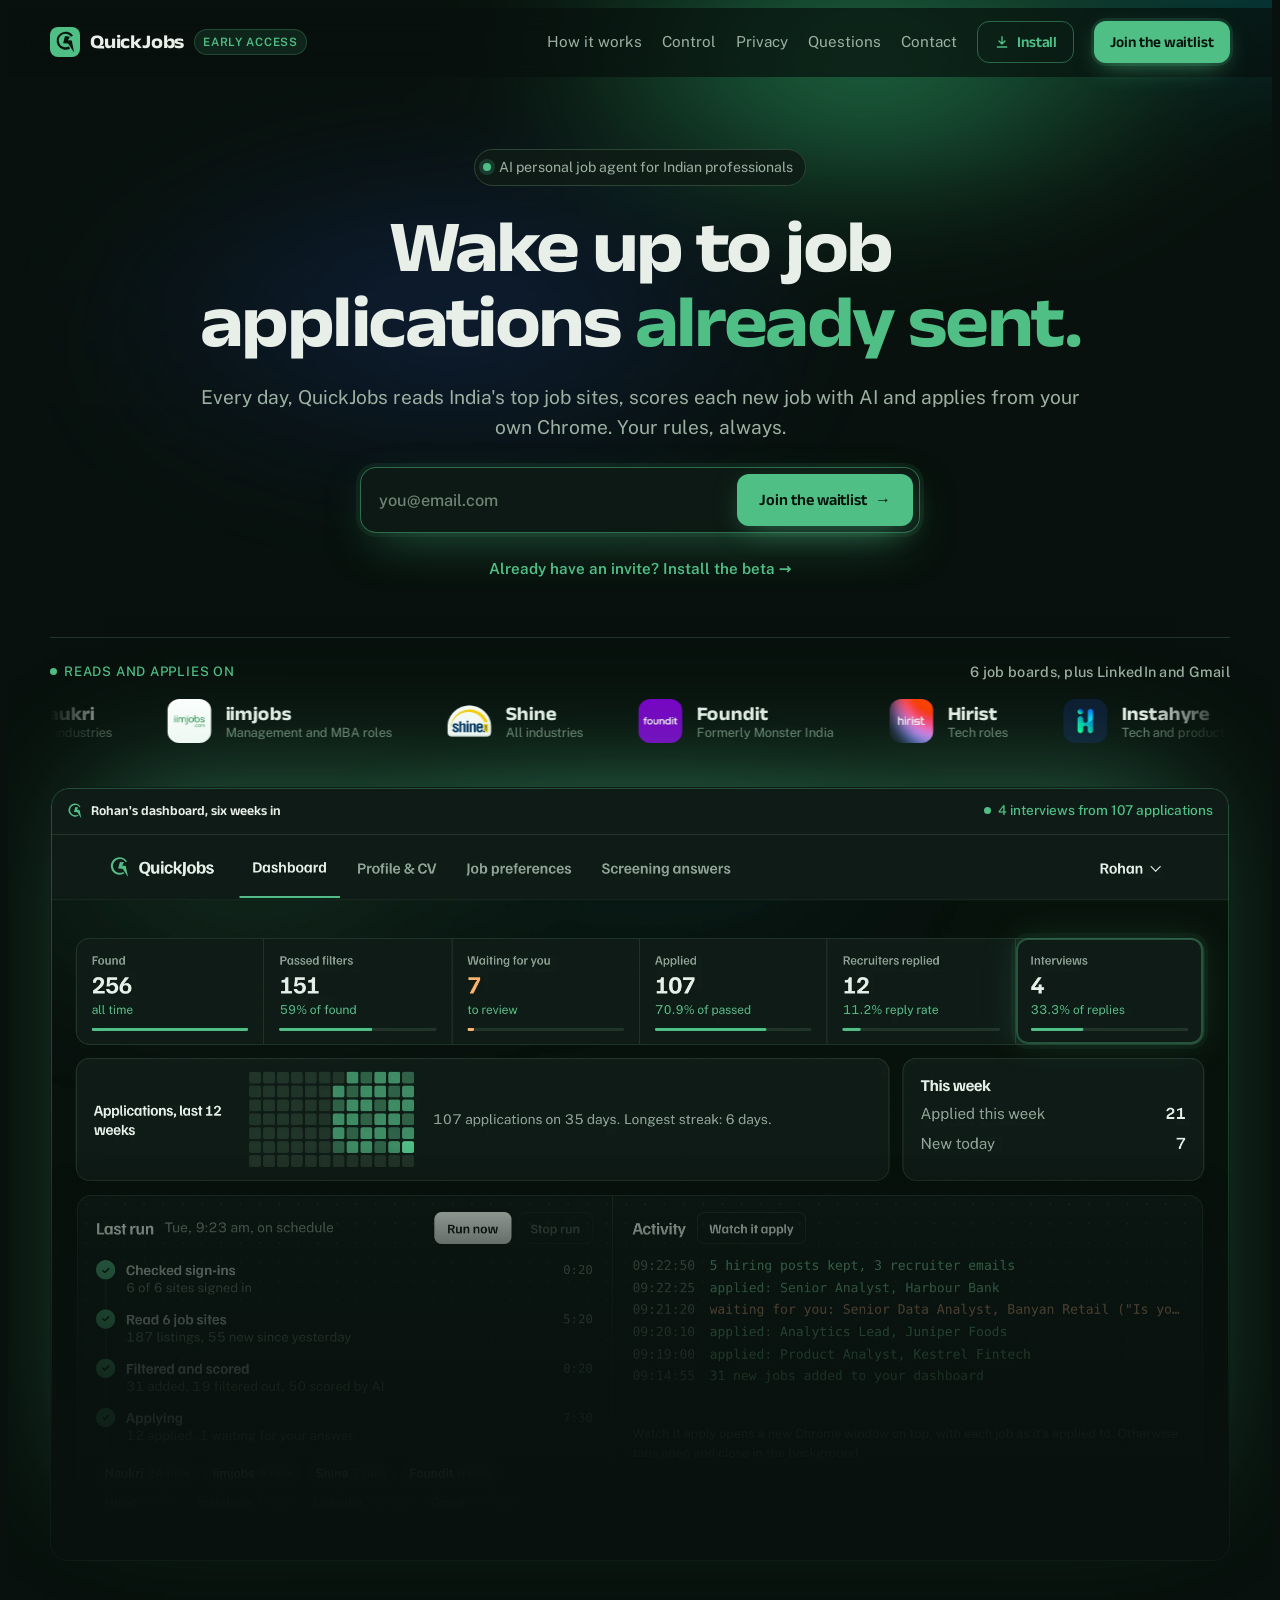
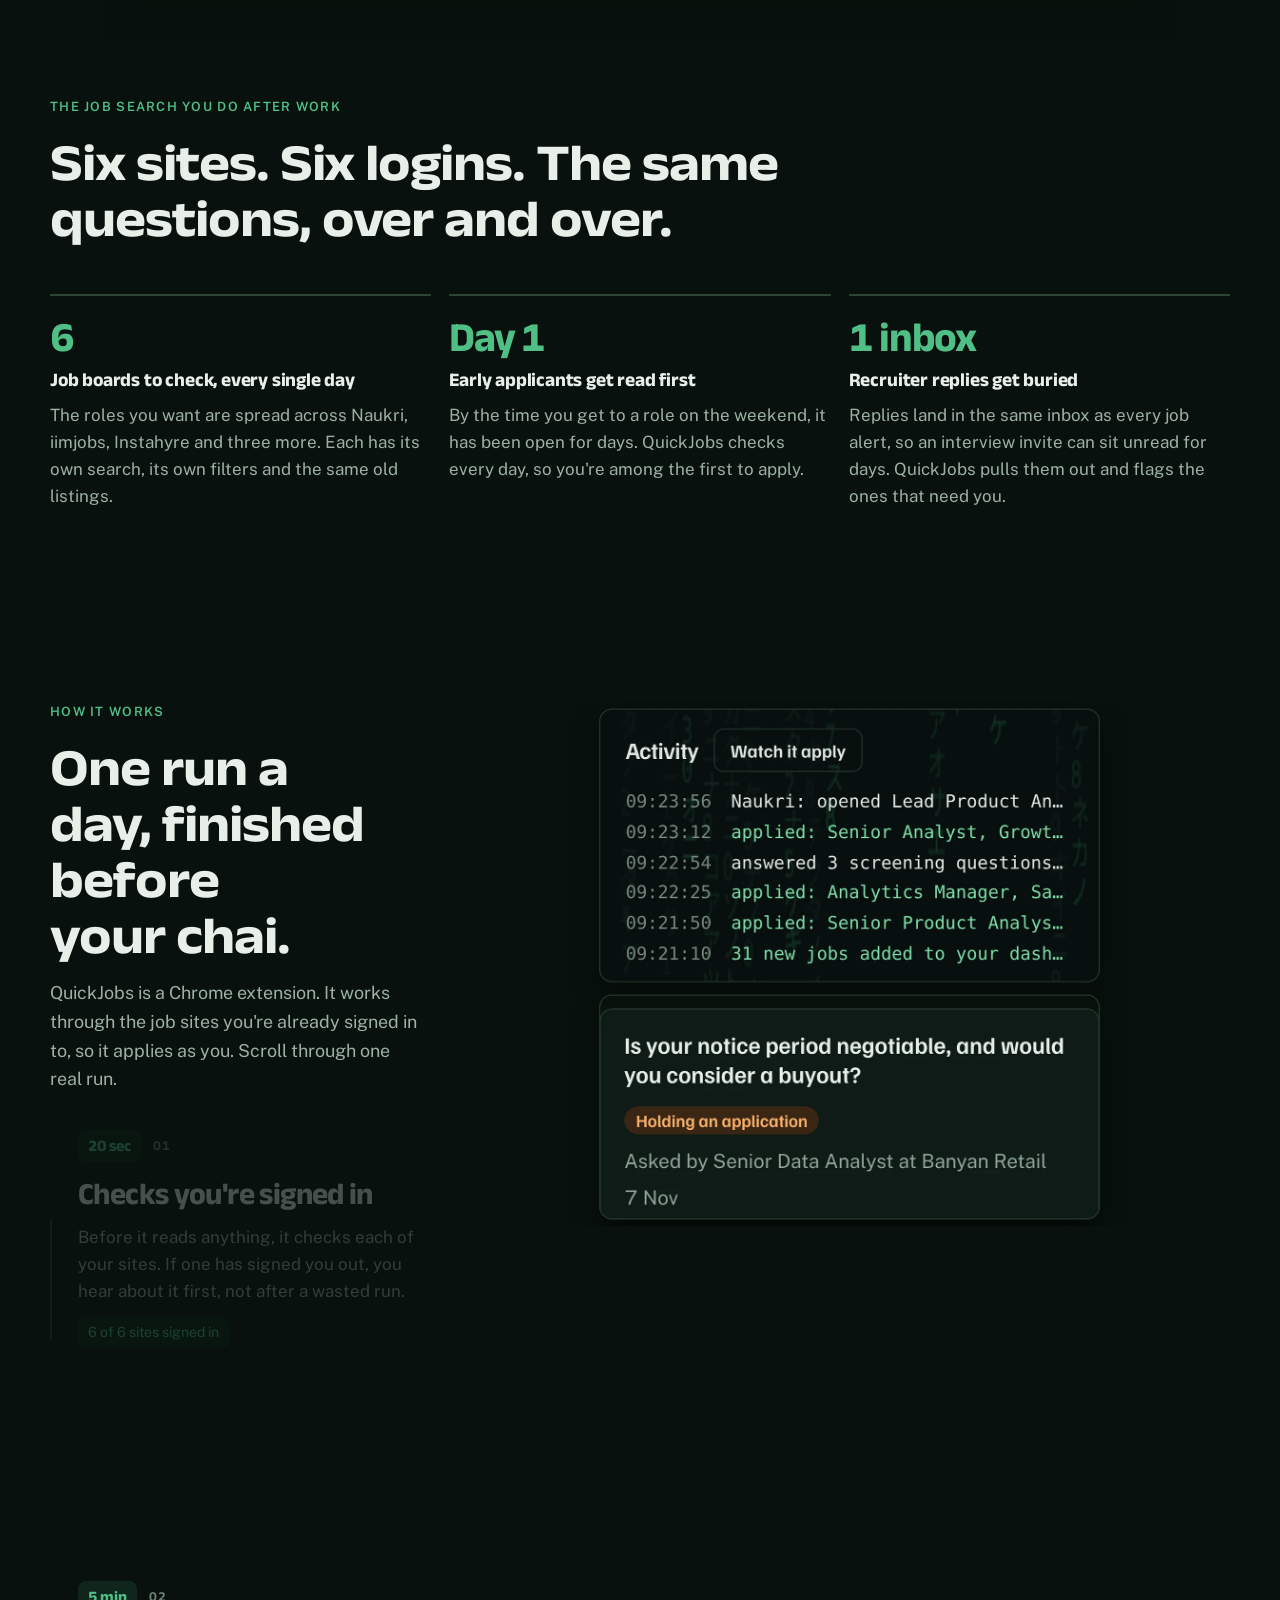
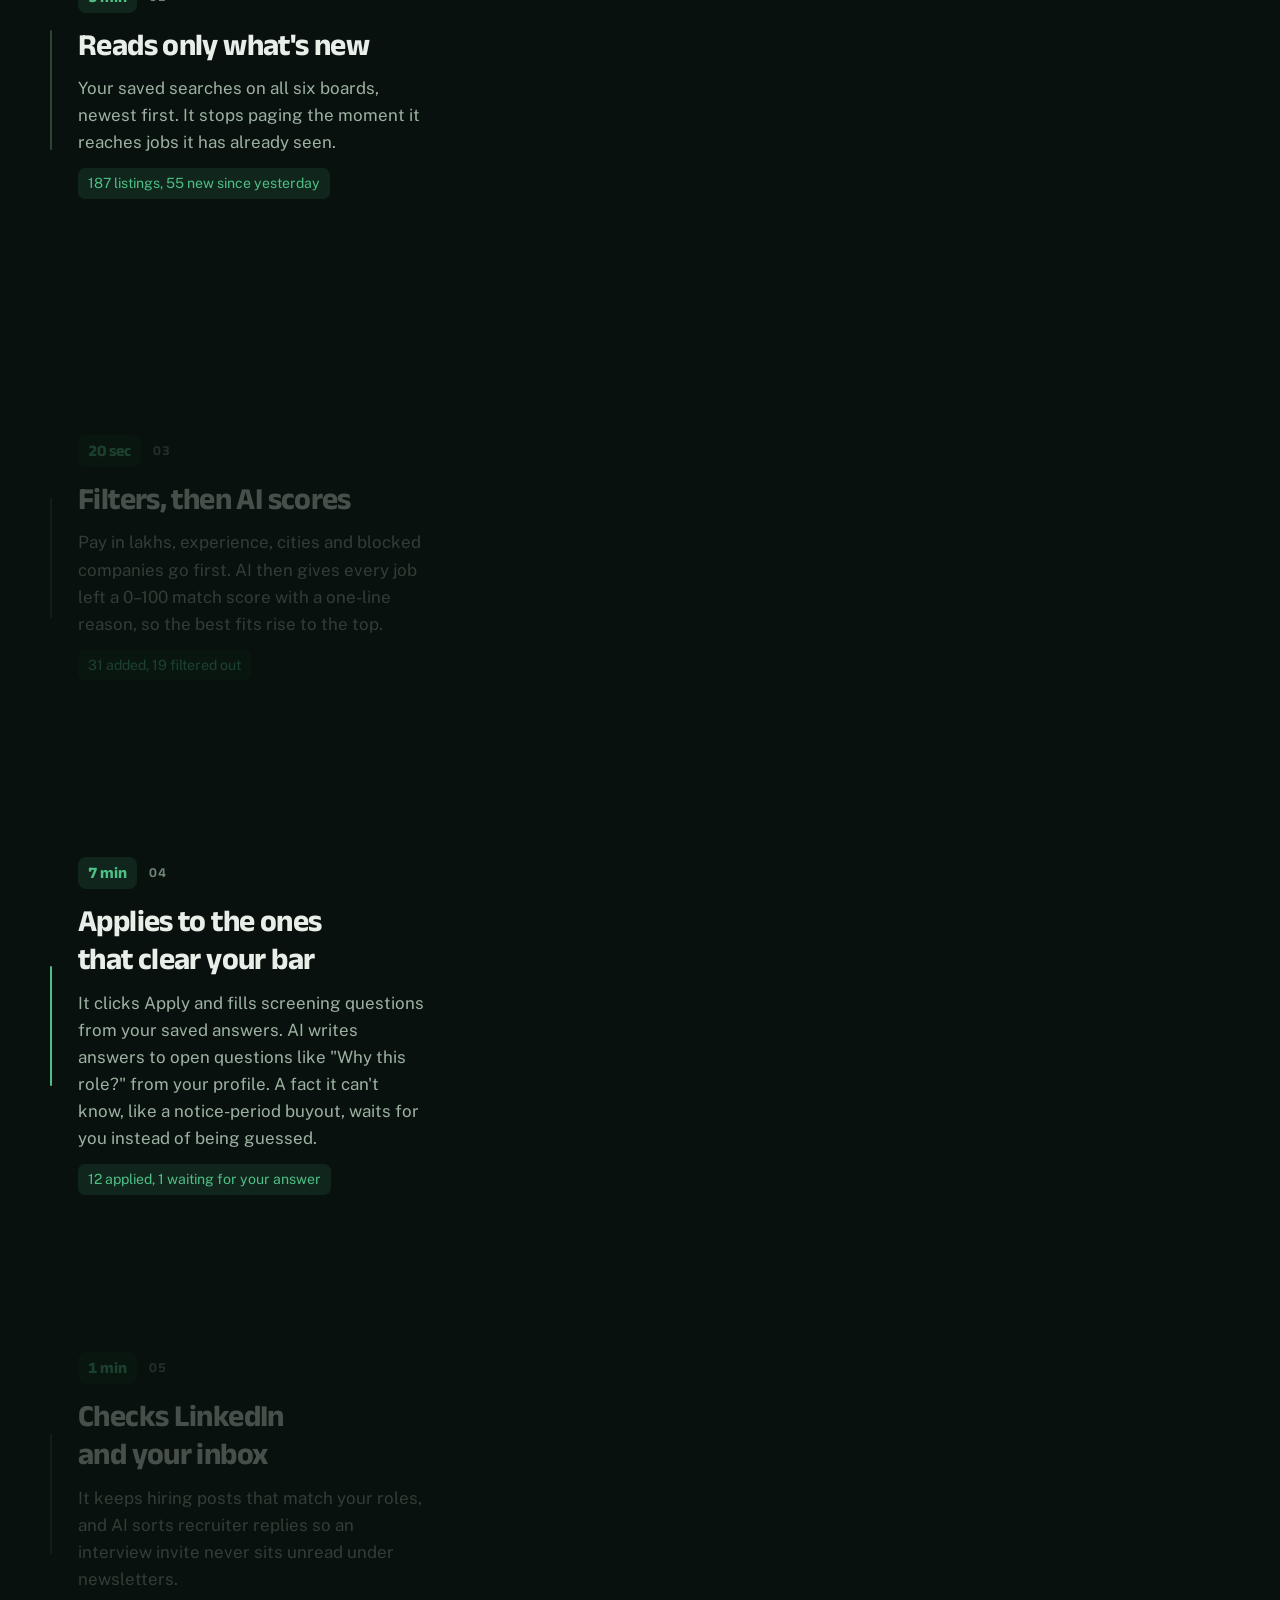
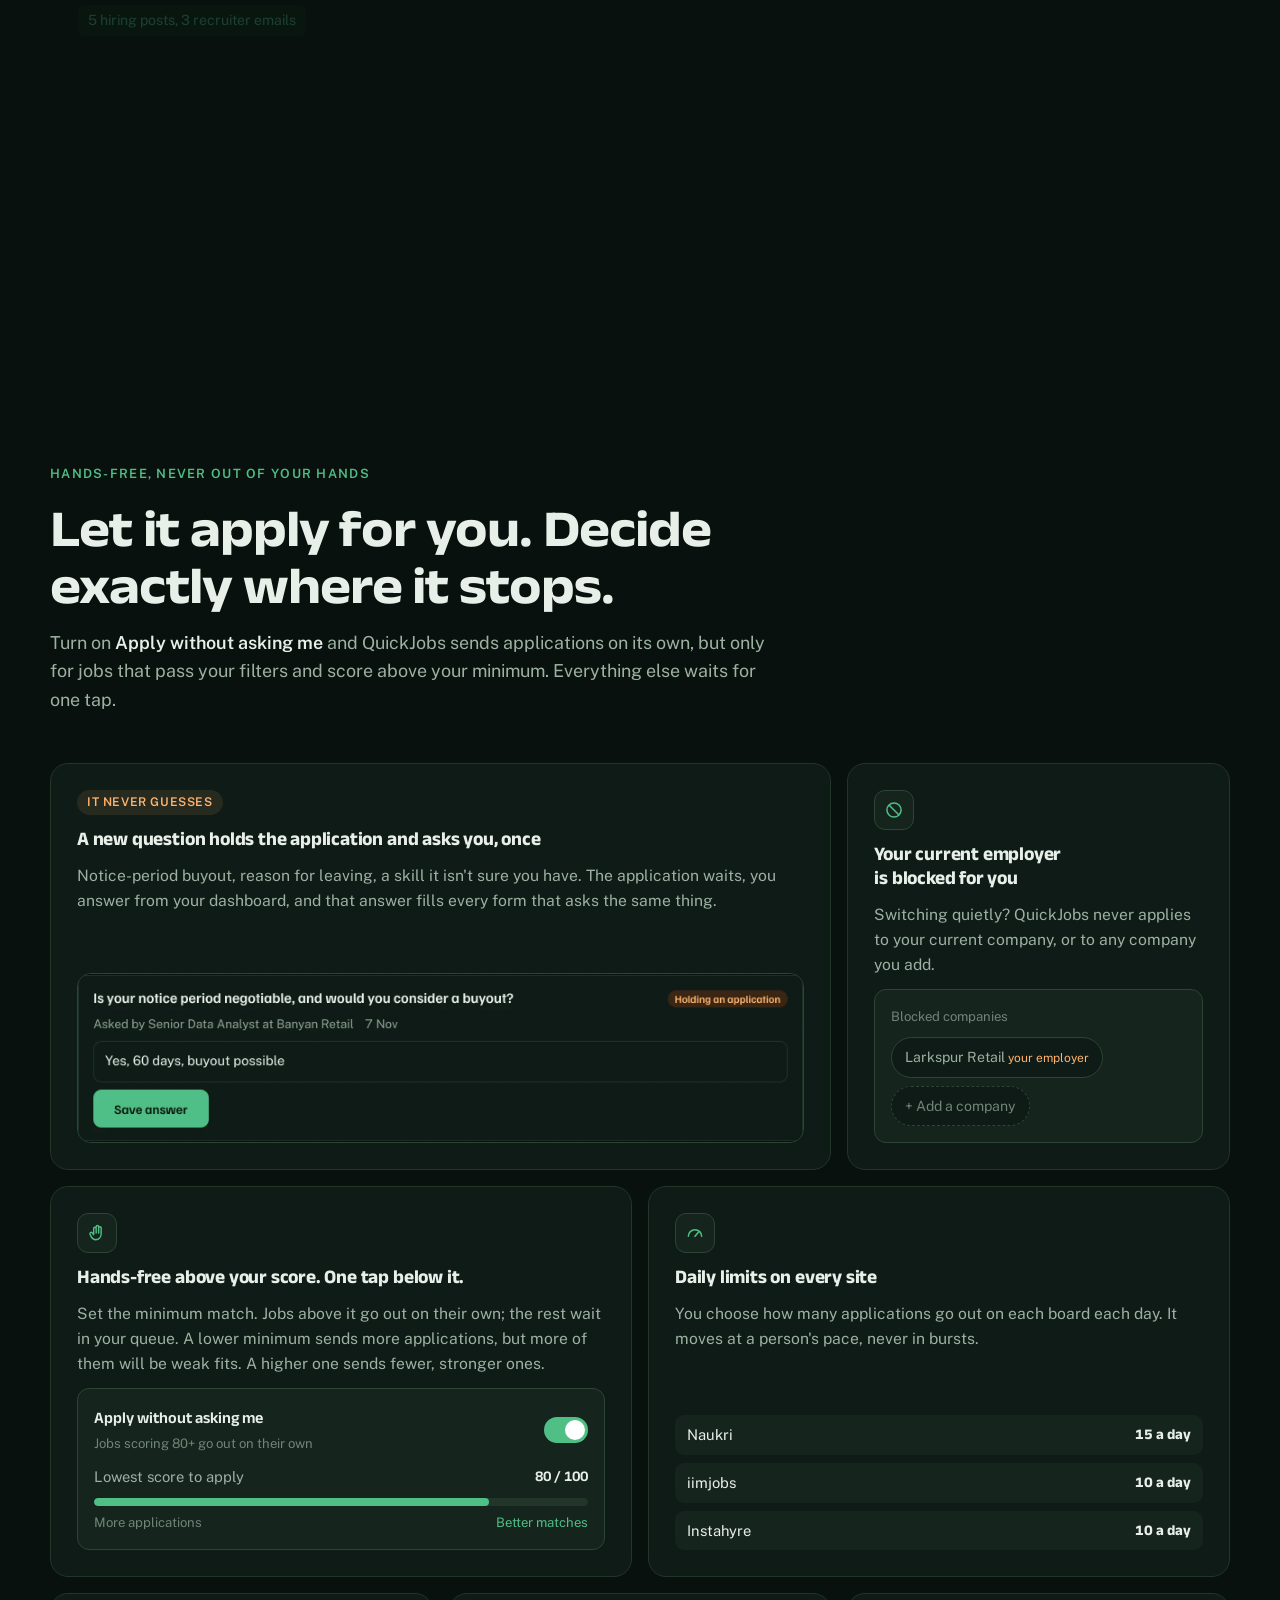
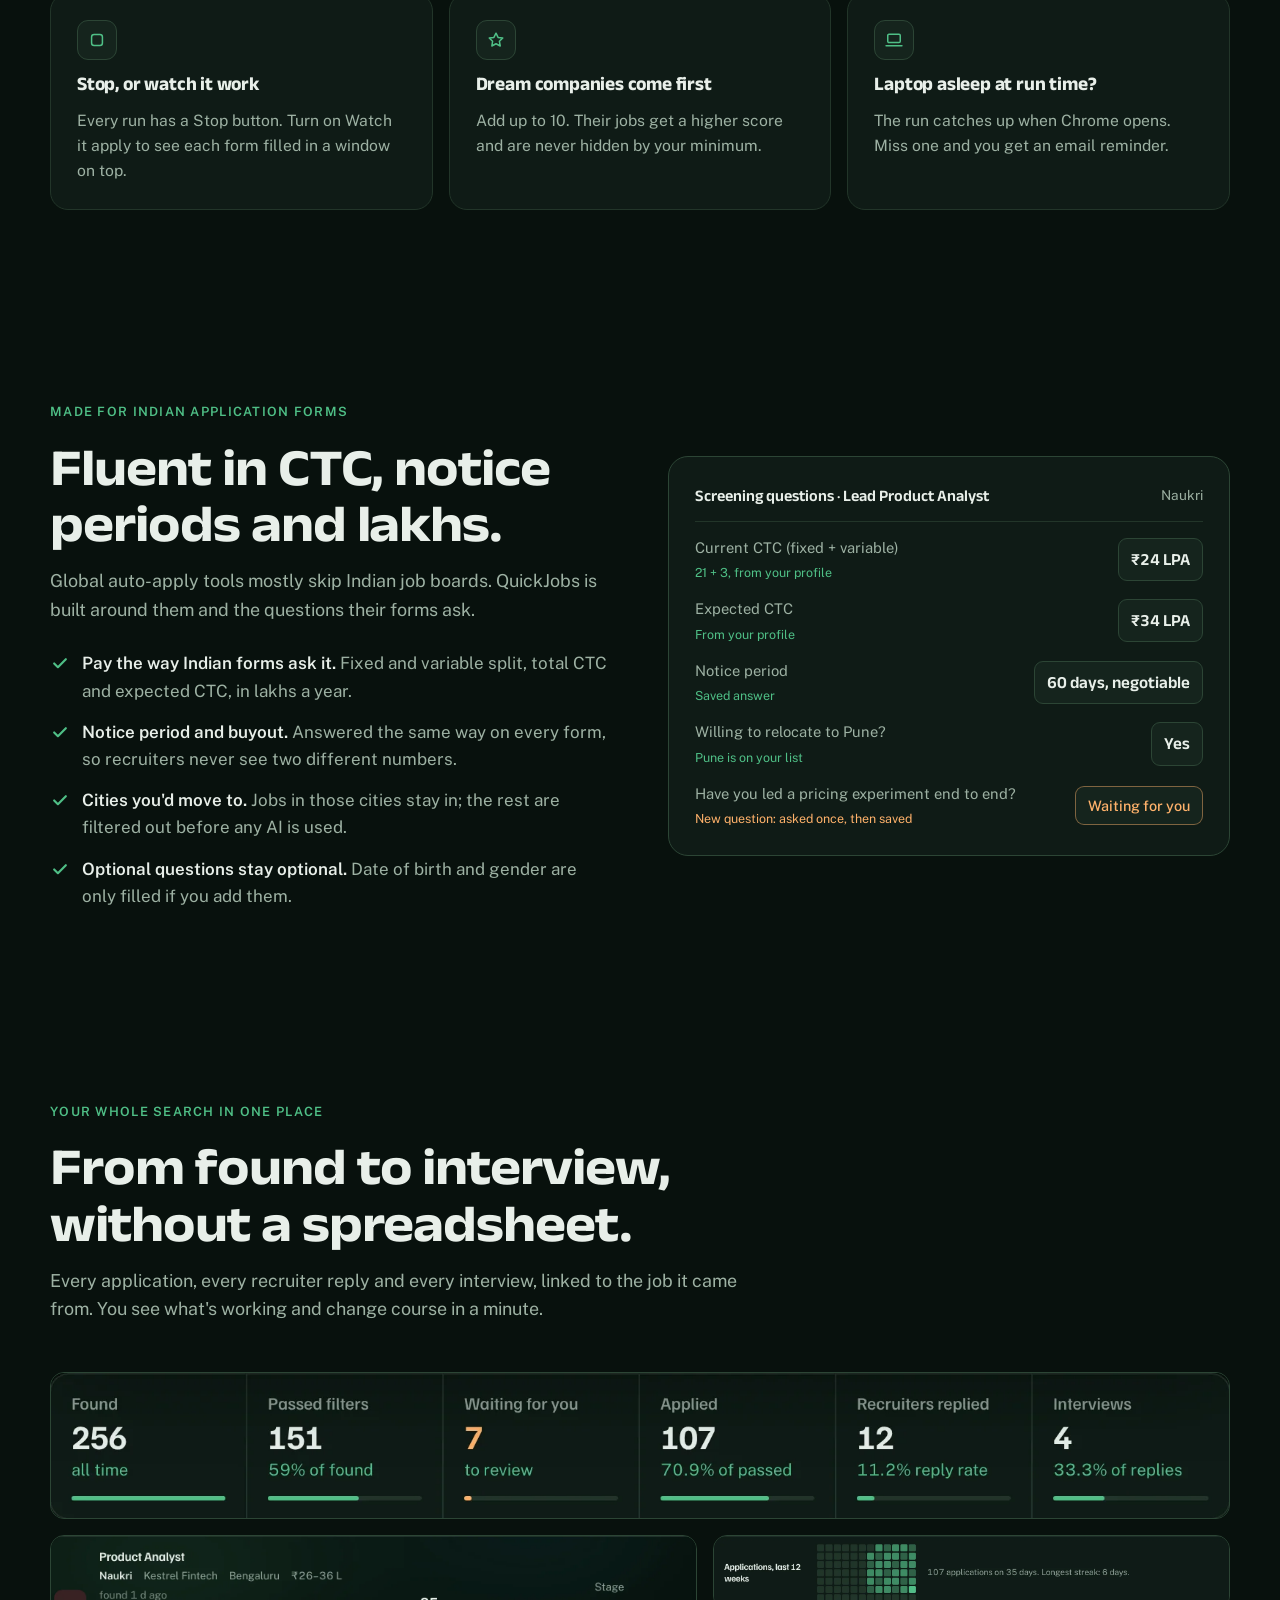
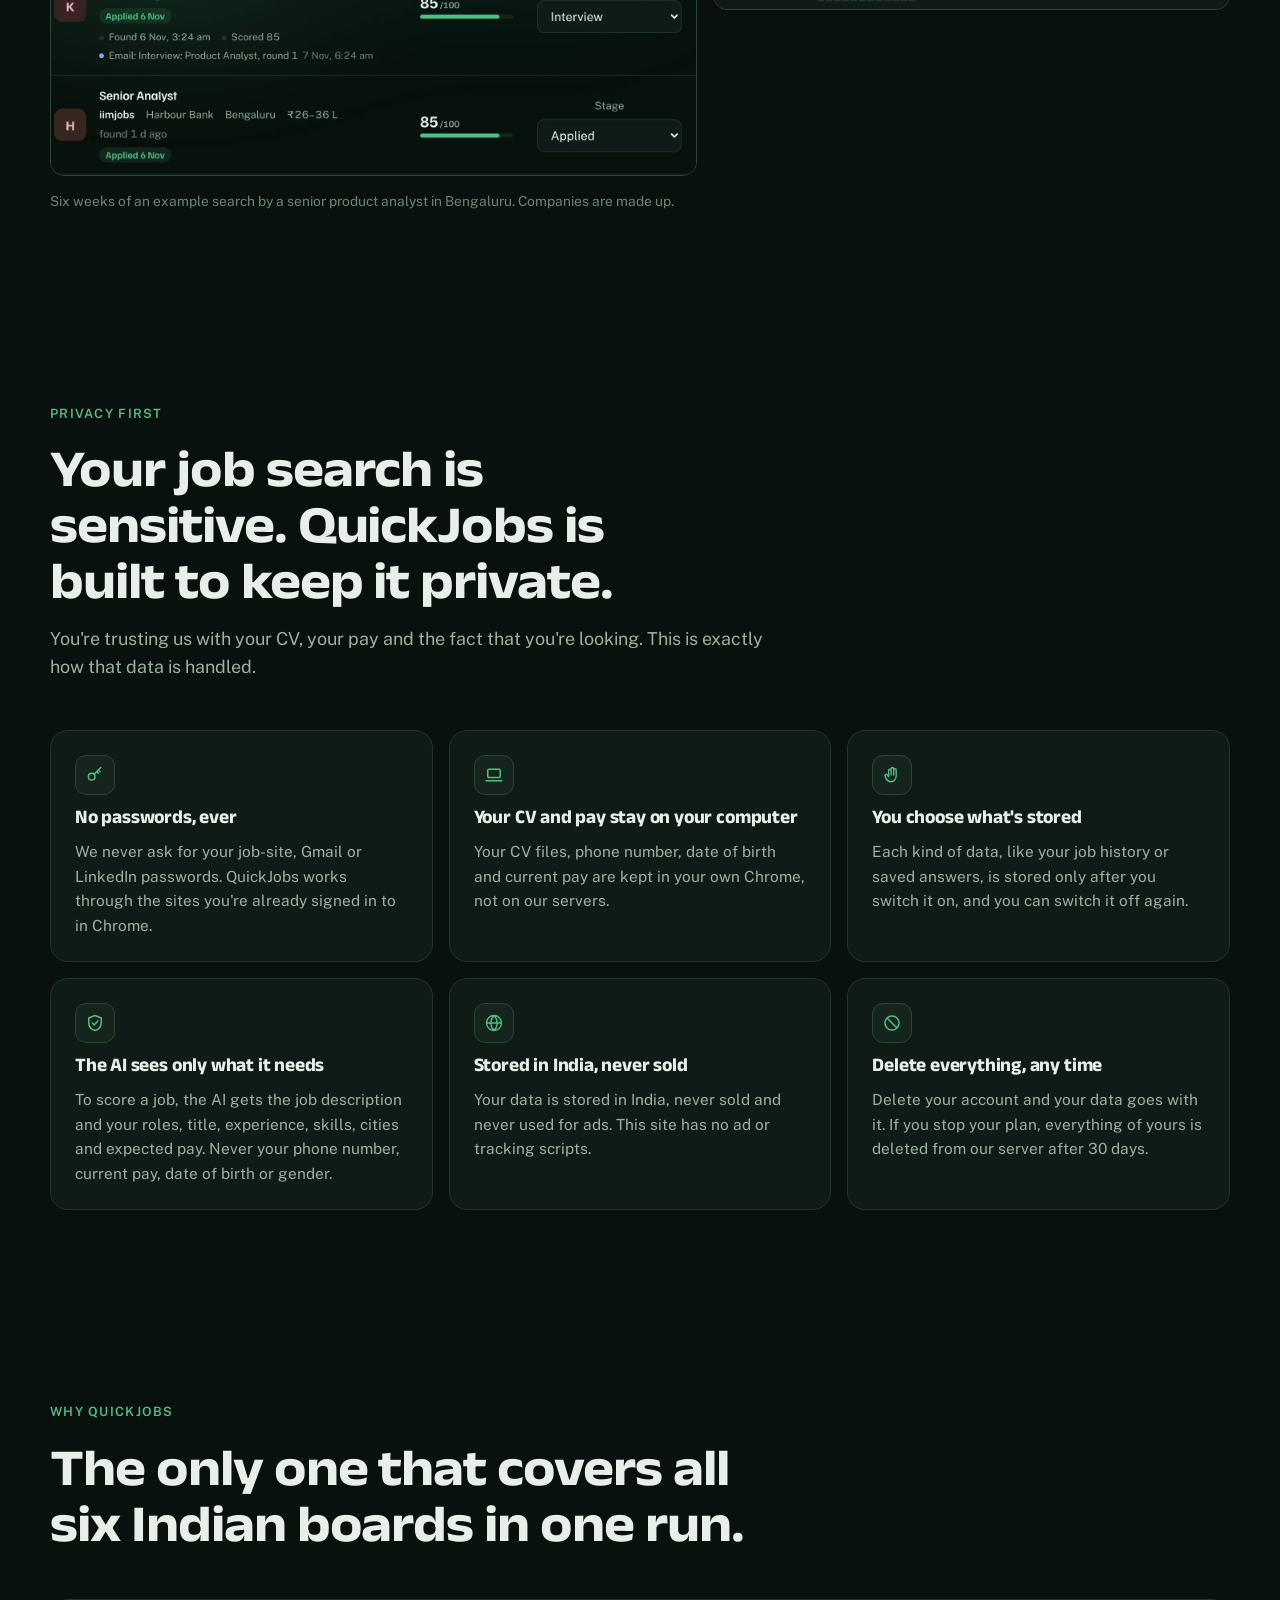
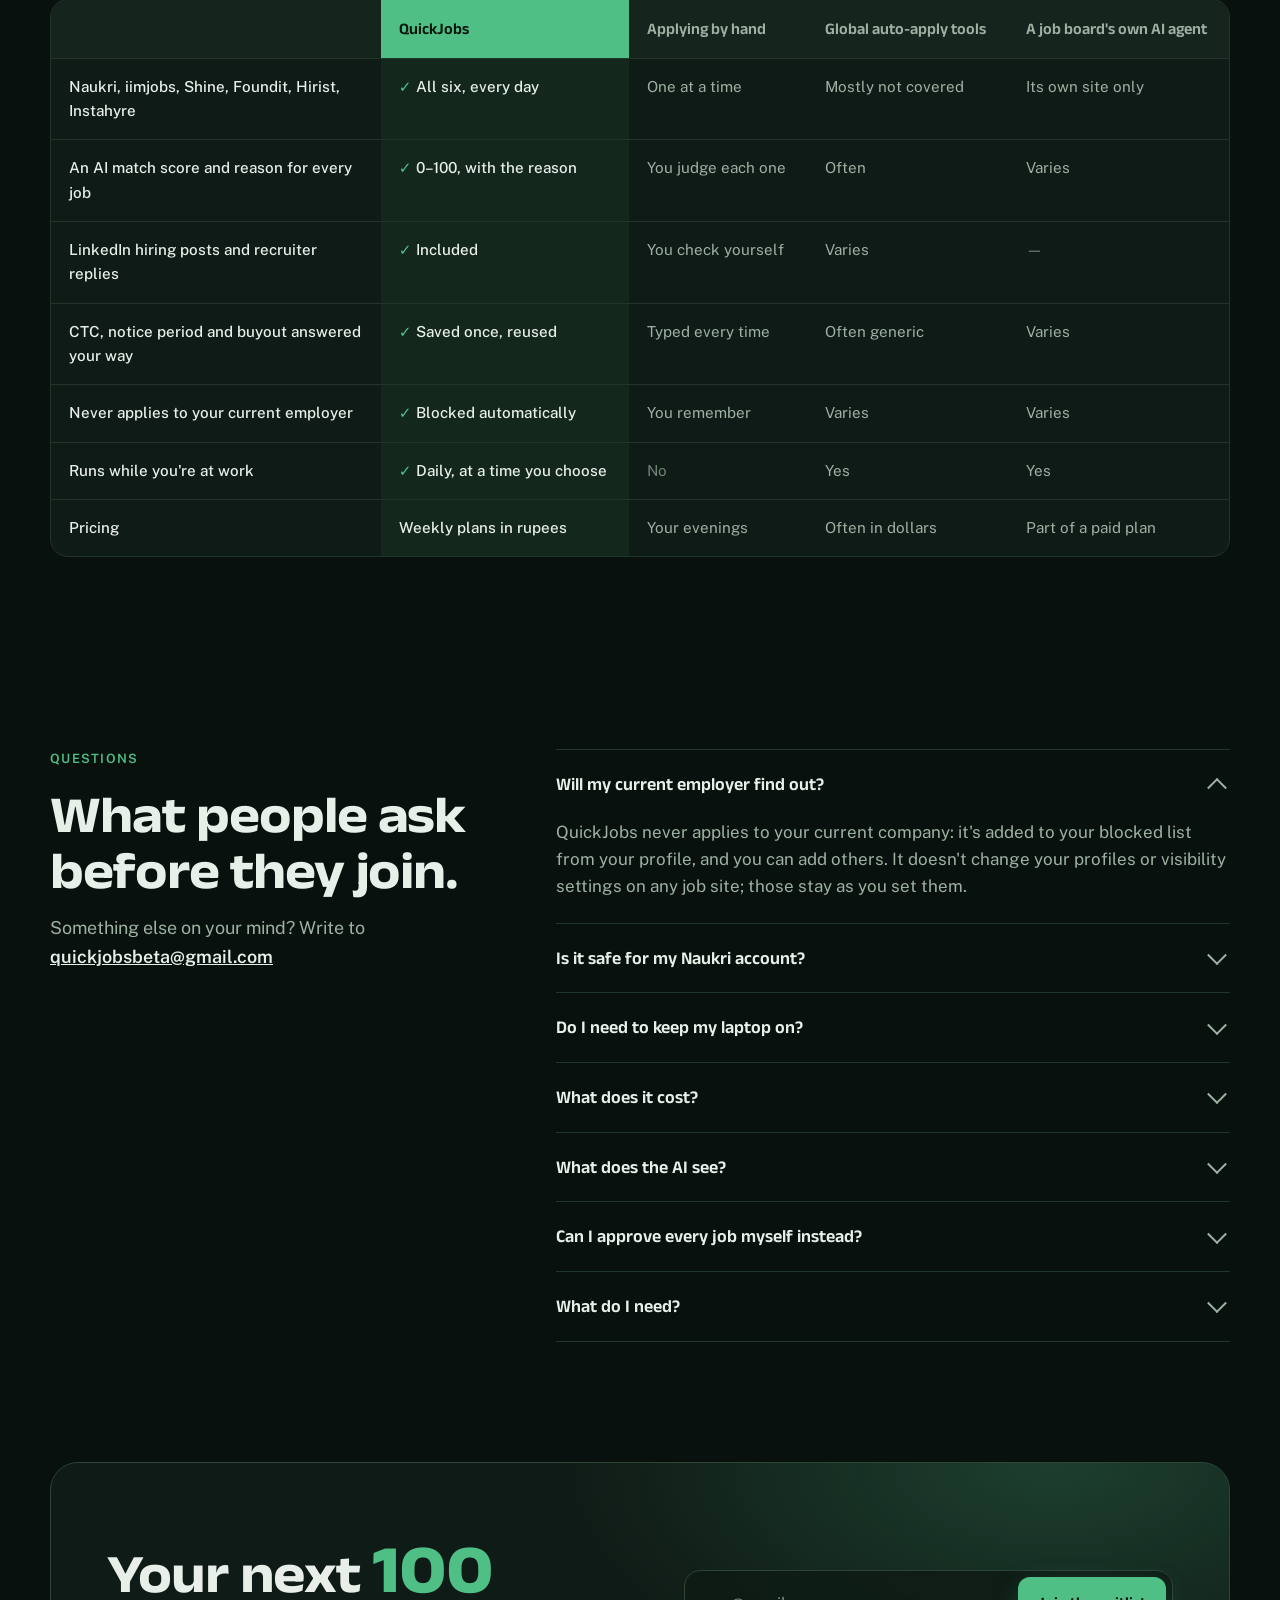
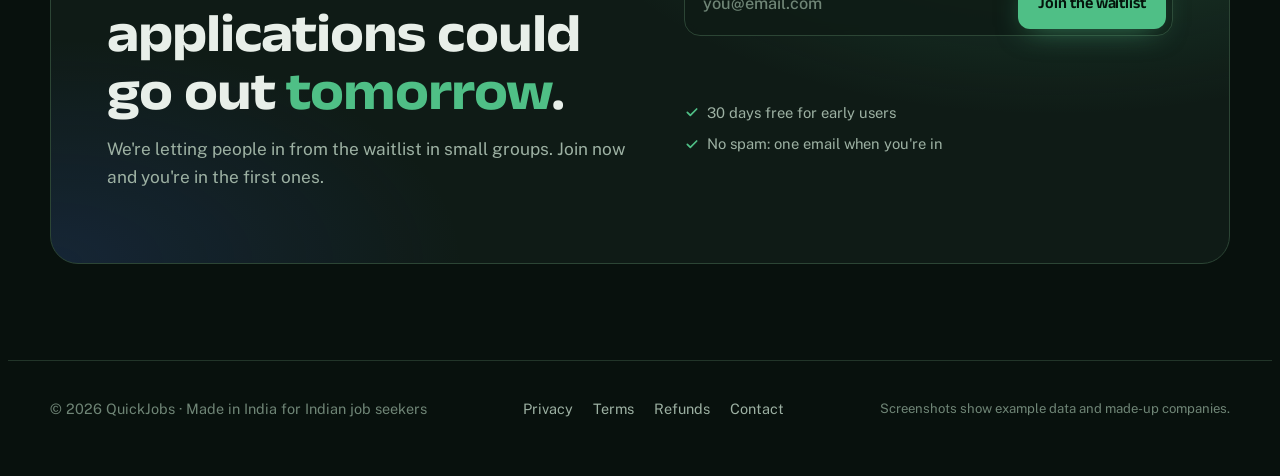
==== site/index.html @ d95e54b4 "Waitlist: email the beta code within seconds of joining, once - Migration 44: a trigger asks send-wa" ====
<!doctype html>
<html lang="en">
<head>
<meta charset="utf-8"><script>/* clean addresses: /contact, not /contact.html */(function(){var p=location.pathname,c=p.replace(/\/index\.html$/,'/').replace(/\.html$/,'');if(c!==p&&/^https?:$/.test(location.protocol))history.replaceState(null,'',c+location.search+location.hash)})();</script>
<link rel="icon" href="favicon.ico?v=1109" sizes="any"><link rel="icon" href="favicon.svg?v=1109" type="image/svg+xml"><link rel="icon" href="favicon-32.png?v=1109" sizes="32x32" type="image/png"><link rel="apple-touch-icon" href="apple-touch-icon.png?v=1109"><meta name="theme-color" content="#08110d">
<meta name="viewport" content="width=device-width,initial-scale=1,viewport-fit=cover">
<meta property="og:title" content="QuickJobs - Your AI Job Agent">
<meta property="og:description" content="Your unfair advantage in the job market as a chrome extension. Auto-apply to hundreds of quality applications overnight.">
<meta property="og:type" content="website"><meta property="og:site_name" content="QuickJobs"><meta property="og:url" content="https://quickjobs.pro/">
<meta property="og:image" content="https://quickjobs.pro/og.jpg?v=1"><meta property="og:image:secure_url" content="https://quickjobs.pro/og.jpg?v=1"><meta property="og:image:type" content="image/jpeg"><meta property="og:image:width" content="1200"><meta property="og:image:height" content="630"><meta property="og:image:alt" content="QuickJobs: wake up to job applications already sent. AI personal job agent for Indian professionals.">
<meta name="twitter:card" content="summary_large_image"><meta name="twitter:image" content="https://quickjobs.pro/og.jpg?v=1">
<title>QuickJobs</title>
<meta name="description" content="QuickJobs searches Naukri, iimjobs, Shine, Foundit, Hirist and Instahyre every day, scores every job with AI and applies to the best ones for you, from your own Chrome. Join the waitlist.">
<style>
/* fonts are served from this site: no requests to Google or any other third party */
@font-face{font-family:"Anek Latin";font-style:normal;font-weight:100 800;font-stretch:75% 125%;font-display:swap;src:url(fonts/anek-latin.woff2?v=1110) format("woff2")}
@font-face{font-family:"Public Sans";font-style:normal;font-weight:400;font-display:swap;src:url(fonts/public-sans-latin-ext-400-normal.woff2?v=1110) format("woff2");unicode-range:U+0100-02BA,U+02BD-02C5,U+02C7-02CC,U+02CE-02D7,U+02DD-02FF,U+0304,U+0308,U+0329,U+1D00-1DBF,U+1E00-1E9F,U+1EF2-1EFF,U+2020,U+20A0-20AB,U+20AD-20C0,U+2113,U+2C60-2C7F,U+A720-A7FF}
@font-face{font-family:"Public Sans";font-style:normal;font-weight:400;font-display:swap;src:url(fonts/public-sans-latin-400-normal.woff2?v=1110) format("woff2");unicode-range:U+0000-00FF,U+0131,U+0152-0153,U+02BB-02BC,U+02C6,U+02DA,U+02DC,U+0304,U+0308,U+0329,U+2000-206F,U+20AC,U+2122,U+2191,U+2193,U+2212,U+2215,U+FEFF,U+FFFD}
@font-face{font-family:"Public Sans";font-style:normal;font-weight:500;font-display:swap;src:url(fonts/public-sans-latin-ext-500-normal.woff2?v=1110) format("woff2");unicode-range:U+0100-02BA,U+02BD-02C5,U+02C7-02CC,U+02CE-02D7,U+02DD-02FF,U+0304,U+0308,U+0329,U+1D00-1DBF,U+1E00-1E9F,U+1EF2-1EFF,U+2020,U+20A0-20AB,U+20AD-20C0,U+2113,U+2C60-2C7F,U+A720-A7FF}
@font-face{font-family:"Public Sans";font-style:normal;font-weight:500;font-display:swap;src:url(fonts/public-sans-latin-500-normal.woff2?v=1110) format("woff2");unicode-range:U+0000-00FF,U+0131,U+0152-0153,U+02BB-02BC,U+02C6,U+02DA,U+02DC,U+0304,U+0308,U+0329,U+2000-206F,U+20AC,U+2122,U+2191,U+2193,U+2212,U+2215,U+FEFF,U+FFFD}
@font-face{font-family:"Public Sans";font-style:normal;font-weight:600;font-display:swap;src:url(fonts/public-sans-latin-ext-600-normal.woff2?v=1110) format("woff2");unicode-range:U+0100-02BA,U+02BD-02C5,U+02C7-02CC,U+02CE-02D7,U+02DD-02FF,U+0304,U+0308,U+0329,U+1D00-1DBF,U+1E00-1E9F,U+1EF2-1EFF,U+2020,U+20A0-20AB,U+20AD-20C0,U+2113,U+2C60-2C7F,U+A720-A7FF}
@font-face{font-family:"Public Sans";font-style:normal;font-weight:600;font-display:swap;src:url(fonts/public-sans-latin-600-normal.woff2?v=1110) format("woff2");unicode-range:U+0000-00FF,U+0131,U+0152-0153,U+02BB-02BC,U+02C6,U+02DA,U+02DC,U+0304,U+0308,U+0329,U+2000-206F,U+20AC,U+2122,U+2191,U+2193,U+2212,U+2215,U+FEFF,U+FFFD}
</style>
<script>
// Waitlist goes to the live Supabase project (migration 27). The publishable key only allows what
// row-level security and the two waitlist functions allow. Set "site" to the real address once the domain exists.
window.QJ_CFG = { url: "https://igaryftppmiybqhywkwb.supabase.co", key: "sb_publishable_nxs_TkYVSCBXH8H1lZXMHg_Xxqd8hSD", site: "" };
</script>
<style>
/* Layout: left-weighted hero with the product stacked on the right under the aurora; long dark "night forest" scroll,
   sections alternate text-led and screenshot-led; one bold element (the aurora), everything else quiet. */
:root{
  color-scheme:dark;
  --bg:#08110d; --surface:#0f1b16; --sunk:#15241d; --line:#223529; --line-2:#2c4535;
  --fg:#e8efe9; --muted:#9db1a3; --faint:#6f8576;
  --fern:#4fbf86; --fern-ink:#04140b; --fern-soft:rgba(79,191,134,.12); --hover:#5fd197;
  --amber:#ffb26b; --blue:#7aa7ff; --forest:#2e6b3f;
  --glass:rgba(15,27,22,.86); --board:#c9d6cc; --err:#ff9b8f; --shadow:var(--shadow); --aurora:.6;
  --display:"Anek Latin","Helvetica Neue",Arial,sans-serif;
  --body:"Public Sans",system-ui,-apple-system,"Segoe UI",Roboto,sans-serif;
  --r:14px; --r-sm:10px;
  --w:1180px;
}
/* product screenshots and the hero window stay in the product's own dark look */
.win,.pop{--surface:#0f1b16;--line:#223529;--line-2:#2c4535;--fg:#e8efe9;--muted:#9db1a3;--fern:#4fbf86;color:var(--fg)}
*{box-sizing:border-box}
[hidden]{display:none!important}
main{overflow-x:clip}
html{scroll-behavior:smooth}
@media (prefers-reduced-motion:reduce){html{scroll-behavior:auto}}
body{background:var(--bg);color:var(--fg);font-family:var(--body);font-size:17px;line-height:1.6;-webkit-font-smoothing:antialiased;overflow-x:hidden;isolation:isolate}
body::before{content:"";position:fixed;inset:0 0 auto;height:env(safe-area-inset-top,0px);z-index:60;background:var(--bg)}
.gut{padding-left:max(16px,env(safe-area-inset-left,0px));padding-right:max(16px,env(safe-area-inset-right,0px))}
.wrap{max-width:var(--w);margin:0 auto}
h1,h2{font-stretch:112%}
h1,h2,h3{font-family:var(--display);font-weight:700;letter-spacing:-.02em;line-height:1.08;margin:0;text-wrap:balance}
h2{font-size:clamp(2rem,4.2vw,3.25rem)}
h3{font-size:1.2rem;letter-spacing:-.01em;line-height:1.25}
p{margin:0}
a{color:var(--fern)}
img{max-width:100%;display:block;height:auto}
.tab{font-variant-numeric:tabular-nums}
:focus-visible{outline:2px solid var(--fern);outline-offset:3px;border-radius:6px}

/* aurora */
.aurora{position:absolute;inset:-20% -25% auto -25%;height:1100px;z-index:-1;pointer-events:none;filter:blur(60px) saturate(130%);opacity:var(--aurora);
  background:radial-gradient(28% 24% at 62% 26%,rgba(79,191,134,.9),transparent 70%),radial-gradient(24% 22% at 84% 14%,rgba(32,170,180,.7),transparent 70%),radial-gradient(30% 26% at 40% 52%,rgba(52,86,200,.5),transparent 70%);
  -webkit-mask-image:linear-gradient(to bottom,#000 0%,#000 35%,transparent 80%);mask-image:linear-gradient(to bottom,#000 0%,#000 35%,transparent 80%)}
@media (prefers-reduced-motion:no-preference){.aurora{animation:drift 24s ease-in-out infinite alternate}
  @keyframes drift{0%{transform:translate(0,0) rotate(0)}50%{transform:translate(3%,-2%) rotate(5deg)}100%{transform:translate(-3%,3%) rotate(-4deg)}}}

/* nav */
.nav{position:sticky;top:env(safe-area-inset-top,0px);z-index:50;background:color-mix(in srgb,var(--bg) 70%,transparent);backdrop-filter:blur(14px);-webkit-backdrop-filter:blur(14px);border-bottom:1px solid transparent;transition:border-color .2s}
.nav.scrolled{border-bottom-color:var(--line)}
.nav .wrap{display:flex;align-items:center;justify-content:space-between;gap:16px;height:68px}
.logo{display:flex;align-items:center;gap:10px;font-family:var(--display);font-weight:700;font-stretch:112%;font-size:1.2rem;color:var(--fg);text-decoration:none;letter-spacing:-.01em}
.logo svg{width:30px;height:30px;flex:none}
.badge{font-size:.72rem;font-weight:600;letter-spacing:.06em;text-transform:uppercase;color:var(--fern);background:var(--fern-soft);border:1px solid rgba(79,191,134,.25);padding:3px 8px;border-radius:999px;font-family:var(--body)}
.nav-r{display:flex;align-items:center;gap:20px}
.nav-r a.lnk{color:var(--muted);text-decoration:none;font-size:.95rem}
.nav-r a.lnk:hover{color:var(--fg)}
.badge,.nav-r a.lnk{white-space:nowrap}
@media (max-width:1120px){.nav-r a.lnk{display:none}}
@media (max-width:640px){.logo .badge{display:none}}

/* buttons and form */
.btn{appearance:none;border:0;cursor:pointer;font:600 1rem/1 var(--display);letter-spacing:-.005em;border-radius:12px;padding:0 20px;height:52px;display:inline-flex;align-items:center;justify-content:center;gap:8px;text-decoration:none;white-space:nowrap;transition:transform .15s,background .15s,box-shadow .15s}
.btn-p{background:var(--fern);color:var(--fern-ink);box-shadow:0 8px 30px -10px rgba(79,191,134,.65)}
.btn-p:hover{background:var(--hover);transform:translateY(-1px)}
.btn-p:active{transform:translateY(0)}
.btn-s{height:42px;font-size:.95rem;padding:0 16px}
.btn-o{background:transparent;color:var(--fern);border:1px solid rgba(79,191,134,.45)}
.btn-o:hover{border-color:var(--fern);background:var(--fern-soft)}
.nav-inst{gap:7px}
.nav-inst svg{width:16px;height:16px}
.nav-inst[aria-current]{background:var(--fern-soft);border-color:var(--fern)}
.btn-g{background:transparent;color:var(--fg);border:1px solid var(--line-2)}
.btn-g:hover{border-color:var(--fern)}
.btn[disabled]{opacity:.7;cursor:progress}
.join{display:flex;gap:10px;max-width:520px;padding:6px;background:var(--glass);border:1px solid var(--line-2);border-radius:16px;backdrop-filter:blur(6px)}
.join input{flex:1;min-width:0;background:transparent;border:0;color:var(--fg);font:500 1.02rem var(--body);padding:0 12px;height:52px}
.join input::placeholder{color:var(--faint)}
.join input:focus{outline:none}
.join:focus-within{border-color:var(--fern);box-shadow:0 0 0 4px rgba(79,191,134,.15)}
.err{color:var(--err);font-size:.92rem;margin-top:10px;min-height:1.4em}
.ticks{display:flex;flex-wrap:wrap;gap:8px 20px;margin-top:6px;color:var(--muted);font-size:.92rem}
.ticks span{display:inline-flex;align-items:center;gap:7px}
.ticks svg{width:16px;height:16px;color:var(--fern);flex:none}
@media (max-width:520px){.join{flex-direction:column;padding:8px}.join input{height:48px}.join .btn{width:100%}}

/* hero */
.hero{position:relative;padding-block:56px 40px}
.hero-grid{display:grid;grid-template-columns:minmax(0,1.05fr) minmax(0,1fr);gap:56px;align-items:end}
.hero-side{display:flex;flex-direction:column;gap:22px;min-width:0}
.hero-side .err:empty{display:none}
/* hero, layout A: one centred column (pill, headline, paragraph, form, install link), then the job boards, then the dashboard */
@media (min-width:641px){
  .hero{padding-block:72px 40px}
  .hero-grid{grid-template-columns:1fr;justify-items:center;text-align:center;gap:24px;max-width:1080px;margin-inline:auto}
  .hero-copy,.hero-side{align-items:center;gap:24px}
  .hero .pill{align-self:center}
  .hero h1{font-size:clamp(3rem,5.6vw,5rem);line-height:1}
  .hero .lede{max-width:46em;font-size:1.2rem}
  .hero .joinbox{width:min(100%,560px);text-align:left}
  .hero .join{max-width:none}
  .hero .err{text-align:center}
  .hero .inst-link{align-self:center;margin-top:0}
  .hero .boards{margin-top:56px}
  .hero .stage{margin-top:44px}
}

/* dashboard lifted off the page: a soft green halo from its top edge, a faint lit rim, depth below */
.hero .stage .win{position:relative;border-color:rgba(79,191,134,.32);
  box-shadow:0 -34px 110px -26px rgba(79,191,134,.5),0 0 0 1px rgba(79,191,134,.1),0 50px 90px -40px rgba(0,0,0,.85)}
.hero .stage .win::before{content:"";position:absolute;left:12%;right:12%;top:-1px;height:1px;z-index:2;pointer-events:none;
  background:linear-gradient(90deg,transparent,rgba(170,245,205,.95),transparent)}
.hero .stage::before{inset:-6% 8% auto;height:60%;background:radial-gradient(55% 60% at 50% 45%,rgba(79,191,134,.34),transparent 72%);filter:blur(34px)}

/* the dashboard fades out below the numbers and the 12-week grid: the run details stay a glimpse, not a wall */
@media (min-width:641px){
  .hero .stage .win::after{content:"";position:absolute;left:-2px;right:-2px;bottom:-2px;height:54%;z-index:3;pointer-events:none;
    background:linear-gradient(to bottom,rgba(8,17,13,0) 0%,rgba(8,17,13,.62) 26%,rgba(8,17,13,.88) 58%,#08110d 90%)}
}
/* the frame's outline fades out with the dashboard */
@media (min-width:641px){
  .hero .stage .win{border-color:transparent;box-shadow:0 -46px 120px -54px rgba(79,191,134,.55)}
  .win-edge{position:absolute;inset:0;border:1px solid rgba(79,191,134,.32);border-radius:inherit;pointer-events:none;z-index:4;
    -webkit-mask-image:linear-gradient(to bottom,#000 40%,transparent 88%);mask-image:linear-gradient(to bottom,#000 40%,transparent 88%)}
}
/* Join the waitlist: the one thing to do here. A soft halo on the form, an arrow, and a slow light sweep across the button */
.hero .joinbox .join{border-color:rgba(79,191,134,.5);box-shadow:0 0 0 4px rgba(79,191,134,.08),0 18px 50px -18px rgba(79,191,134,.55)}
.hero .joinbox .join:focus-within{border-color:var(--fern);box-shadow:0 0 0 4px rgba(79,191,134,.18),0 18px 50px -16px rgba(79,191,134,.65)}
.hero .join .btn{position:relative;overflow:hidden;padding:0 22px;gap:8px}
.hero .join .btn::before{content:"→";order:2;font-weight:700;transition:transform .2s ease}
.hero .join .btn:hover::before{transform:translateX(3px)}
.hero .join .btn::after{content:"";position:absolute;inset:0;background:linear-gradient(105deg,transparent 35%,rgba(255,255,255,.5) 50%,transparent 65%);transform:translateX(-130%);pointer-events:none}
@media (prefers-reduced-motion:no-preference){.hero .join .btn::after{animation:qj-sheen 6s ease-in-out 1.5s infinite}
  @keyframes qj-sheen{0%,72%{transform:translateX(-130%)}88%,100%{transform:translateX(130%)}}}
.nav-r .btn-p{box-shadow:0 0 0 3px rgba(79,191,134,.14),0 8px 26px -8px rgba(79,191,134,.7)}

.hero-copy{display:flex;flex-direction:column;gap:22px;min-width:0}
.pill{align-self:flex-start;display:inline-flex;align-items:center;gap:8px;font-size:.88rem;color:var(--muted);border:1px solid var(--line-2);background:var(--glass);padding:6px 12px 6px 8px;border-radius:999px}
.pill i{width:8px;height:8px;border-radius:50%;background:var(--fern);box-shadow:0 0 0 4px rgba(79,191,134,.2)}
.hero h1{font-size:clamp(2.6rem,6.2vw,4.6rem);letter-spacing:-.035em;line-height:1.02}
.hero h1 em{font-style:normal;color:var(--fern)}
.lede{font-size:1.15rem;color:var(--muted);max-width:34em}
.lede b{color:var(--fg);font-weight:600}
@media (max-width:960px){.hero-grid{grid-template-columns:1fr;gap:22px}}

.stage{position:relative;min-width:0;margin-top:40px;perspective:1600px}
.stage::before{content:"";position:absolute;inset:8% 6% -6%;background:radial-gradient(60% 60% at 50% 40%,rgba(79,191,134,.28),transparent 70%);filter:blur(40px);z-index:-1}
.win-img.dash-img{aspect-ratio:auto;position:relative}
.dash-img img{display:block;width:100%;height:auto}
.hl-ring{position:absolute;left:var(--rx,81.9%);top:var(--ry,14.3%);width:var(--rw,15.9%);height:var(--rh,14.5%);border:2px solid var(--fern);border-radius:12px;box-shadow:0 0 0 5px rgba(79,191,134,.16),0 0 36px rgba(79,191,134,.45);pointer-events:none}
@media (prefers-reduced-motion:no-preference){
  .win{animation:rise 1.1s cubic-bezier(.2,.75,.2,1) .15s both;transform-origin:50% 0}
  @keyframes rise{from{opacity:0;transform:translateY(40px) rotateX(14deg)}to{opacity:1;transform:none}}
  .hl-ring{animation:ring 2.4s ease-in-out 1.3s infinite both}
  @keyframes ring{0%,100%{opacity:.35}50%{opacity:1}}}
@media (max-width:640px){.hl-ring{--rx:64.6%;--ry:32.4%;--rw:29.2%;--rh:18.7%}.stage{margin-top:32px}}
.win{border:1px solid var(--line-2);border-radius:18px;background:var(--surface);overflow:hidden;box-shadow:0 40px 80px -30px var(--shadow),0 0 0 1px rgba(255,255,255,.02) inset}
.win-bar{display:flex;align-items:center;justify-content:space-between;gap:12px;padding:12px 16px;border-bottom:1px solid var(--line);font-size:.85rem;color:var(--muted)}
.win-bar b{color:var(--fg);font-family:var(--display);font-weight:600;display:flex;align-items:center;gap:8px}
.win-bar b svg{width:16px;height:16px;color:var(--fern)}
.live{display:inline-flex;align-items:center;gap:7px;color:var(--fern);font-weight:500}
.live i{width:7px;height:7px;border-radius:50%;background:var(--fern)}
@media (prefers-reduced-motion:no-preference){.live i{animation:pulse 1.6s ease-in-out infinite}@keyframes pulse{50%{opacity:.35}}}
.win-img{aspect-ratio:1608/1190;overflow:hidden}
.win-img img{width:100%}
.pop{position:absolute;left:-36px;bottom:0;width:min(40%,236px);border-radius:16px;overflow:hidden;border:1px solid var(--line-2);box-shadow:0 30px 60px -20px var(--shadow)}
.toast{position:absolute;right:-14px;top:34%;display:flex;align-items:center;gap:12px;background:var(--glass);border:1px solid rgba(79,191,134,.35);border-radius:14px;padding:12px 16px;box-shadow:0 20px 50px -18px var(--shadow);backdrop-filter:blur(8px);max-width:290px}
.toast .ck{width:30px;height:30px;border-radius:50%;background:var(--fern);color:var(--fern-ink);display:grid;place-items:center;flex:none}
.toast .ck svg{width:16px;height:16px}
.toast p{font-size:.86rem;line-height:1.35;color:var(--muted)}
.toast p b{display:block;color:var(--fg);font-weight:600;font-size:.92rem}
@media (prefers-reduced-motion:no-preference){.pop{animation:float 7s ease-in-out infinite}.toast{animation:float 7s ease-in-out -3.5s infinite}@keyframes float{50%{transform:translateY(-8px)}}}
@media (max-width:960px){.pop{left:-6px}.toast{right:-6px}}
@media (max-width:560px){.stage{padding-bottom:40px}.pop{width:42%}.toast{display:none}.win-bar .long{display:none}}

.boards{margin-top:44px;padding-top:22px;border-top:1px solid var(--line);display:flex;flex-direction:column;gap:16px}
@media (prefers-reduced-motion:no-preference){.boards{animation:boards-in .9s cubic-bezier(.2,.75,.2,1) .5s both}
  @keyframes boards-in{from{opacity:0;transform:translateY(14px)}to{opacity:1;transform:none}}}
.boards-h{display:flex;flex-wrap:wrap;align-items:center;justify-content:space-between;gap:8px 16px;font-size:.82rem;letter-spacing:.06em;text-transform:uppercase;font-weight:600;color:var(--faint)}
.boards-n{letter-spacing:.02em;text-transform:none;font-weight:500;color:var(--muted);font-size:.9rem}
.marq{overflow:hidden;-webkit-mask-image:linear-gradient(90deg,transparent,#000 7%,#000 93%,transparent);mask-image:linear-gradient(90deg,transparent,#000 7%,#000 93%,transparent)}
.marq-track{display:flex;width:max-content}
@media (prefers-reduced-motion:no-preference){.marq{touch-action:pan-y;cursor:grab;user-select:none;-webkit-user-select:none}.marq.drag{cursor:grabbing}.marq img{-webkit-user-drag:none;pointer-events:none}.marq-track{will-change:transform}}
.marq-grp{list-style:none;margin:0;padding:0 56px 0 0;display:flex;align-items:center;gap:56px}
.mq{display:flex;align-items:center;gap:14px;white-space:nowrap}
.mono{position:relative;width:44px;height:44px;border-radius:12px;display:grid;place-items:center;background:var(--fern-soft);font-family:var(--display);font-weight:700;font-stretch:112%;font-size:1.1rem;color:var(--fern);flex:none}
.mono img{position:absolute;inset:0;width:100%;height:100%;object-fit:contain;border-radius:12px;background:var(--bg)}
.mq-t{display:flex;flex-direction:column;line-height:1.2}
.mq-t b{font-family:var(--display);font-weight:700;font-stretch:108%;font-size:1.2rem;color:var(--fg);letter-spacing:-.01em}
.mq-t small{font-size:.8rem;color:var(--faint)}
.mq.plus .mono{color:var(--blue);background:rgba(122,167,255,.12);font-size:.95rem}
.mq.plus .mq-t small{color:var(--blue)}
@media (prefers-reduced-motion:reduce){.marq{-webkit-mask-image:none;mask-image:none}.marq-track{width:auto}.marq-grp{flex-wrap:wrap;padding:0}.marq-grp[aria-hidden]{display:none}}

/* sections */
section{padding-block:96px}
.sec-head{display:flex;flex-direction:column;gap:16px;max-width:760px;margin-bottom:48px}
.eyebrow{font-size:.8rem;letter-spacing:.1em;text-transform:uppercase;color:var(--fern);font-weight:600}
.sec-head p{color:var(--muted);font-size:1.12rem;max-width:40em}
@media (max-width:640px){section{padding-block:68px}.sec-head{margin-bottom:32px}}

/* pain */
.pain{display:grid;grid-template-columns:repeat(3,minmax(0,1fr));gap:18px}
.pain div{border-top:2px solid var(--line-2);padding-top:20px;display:flex;flex-direction:column;gap:10px}
.pain .n{font-family:var(--display);font-size:2.6rem;font-weight:700;color:var(--fern);line-height:1;letter-spacing:-.03em}
.pain p{color:var(--muted)}
@media (max-width:820px){.pain{grid-template-columns:1fr}}

/* run timeline */
.run{display:grid;grid-template-columns:minmax(0,.9fr) minmax(0,1.1fr);gap:56px;align-items:start}
.steps{list-style:none;margin:0;padding:0;display:flex;flex-direction:column}
.steps li{display:grid;grid-template-columns:78px 1fr;gap:18px;padding:18px 0;border-bottom:1px solid var(--line);position:relative}
.steps li:first-child{border-top:1px solid var(--line)}
.steps time{font-family:var(--display);font-weight:600;font-size:1.05rem;color:var(--faint);padding-top:1px;transition:color .3s}
.steps h3{font-size:1.12rem;transition:color .3s}
.steps p{color:var(--muted);font-size:.98rem;margin-top:4px}
.steps .out{display:inline-block;margin-top:8px;font-size:.85rem;color:var(--fern);background:var(--fern-soft);border-radius:6px;padding:2px 8px}
.steps li.on time{color:var(--fern)}
.steps li::before{content:"";position:absolute;left:-16px;top:18px;bottom:18px;width:2px;border-radius:2px;background:transparent;transition:background .3s}
.steps li.on::before{background:var(--fern)}
.run-shot{position:sticky;top:96px;display:flex;flex-direction:column;gap:16px;min-width:0}
.shot{border:1px solid var(--line-2);border-radius:var(--r);overflow:hidden;background:var(--surface);box-shadow:0 30px 70px -35px var(--shadow)}
.cap{font-size:.86rem;color:var(--faint)}
@media (max-width:960px){.run{grid-template-columns:1fr;gap:36px}.run-shot{position:static;order:-1}.steps li::before{display:none}}

/* how it works: one step and one screenshot at a time */
.story{display:grid;grid-template-columns:minmax(0,.66fr) minmax(0,1.34fr);gap:44px;align-items:start}
.story-steps{list-style:none;margin:0;padding:0 0 16vh;display:flex;flex-direction:column}
.st{min-height:52vh;display:flex;flex-direction:column;justify-content:center;gap:12px;padding-left:28px;position:relative;transition:opacity .45s ease}
.st::before{content:"";position:absolute;left:0;top:calc(50% - 60px);height:120px;width:2px;border-radius:2px;background:var(--line-2);transition:background .45s}
.st-meta{display:flex;align-items:center;gap:12px}
.st .dur{font-family:var(--display);font-weight:700;font-size:1rem;color:var(--fern);background:var(--fern-soft);border-radius:8px;padding:3px 10px}
.st-n{font-family:var(--display);font-weight:600;font-size:.85rem;color:var(--faint);letter-spacing:.06em}
.st h3{font-size:clamp(1.5rem,2.4vw,2rem);letter-spacing:-.02em}
.st p{color:var(--muted);font-size:1.06rem;max-width:30em}
.st .out{align-self:flex-start;font-size:.88rem;color:var(--fern);background:var(--fern-soft);border-radius:7px;padding:4px 10px}
.st-shot{display:none;margin:8px 0 0;flex-direction:column;gap:12px}
.story.js .st{opacity:.28}
.story.js .st.on{opacity:1}
.story.js .st.on::before{background:var(--fern)}
.story-stage{position:sticky;top:var(--stt,96px)}
.story-l .sec-head{margin-bottom:8px}
.st:first-child{min-height:0;padding-top:28px;padding-bottom:12vh}
.stage-in{display:flex;flex-direction:column;gap:0;border:0;border-radius:0;padding:0;
  background:radial-gradient(70% 60% at 70% 0%,rgba(79,191,134,.14),transparent 70%),radial-gradient(60% 60% at 0% 100%,rgba(52,86,200,.12),transparent 70%),var(--surface);
  background:none!important;box-shadow:none}
.stage-head,.stage-foot{display:flex;align-items:center;justify-content:space-between;gap:12px;font-size:.85rem;color:var(--faint)}
.stage-foot .count{color:var(--muted)}.stage-foot .count b{color:var(--fg);font-family:var(--display)}
.frames{position:relative;width:100%;aspect-ratio:16/11;max-height:calc(100vh - 120px)}
.fr{position:absolute;inset:0;display:flex;flex-direction:column;align-items:center;justify-content:center;gap:14px;opacity:0;
  transform:translateY(48px) scale(.97);transition:opacity .5s ease,transform .7s cubic-bezier(.2,.75,.2,1);pointer-events:none}
.fr.past{transform:translateY(-48px) scale(.97)}
.fr.on{opacity:1;transform:none}
.fr img{width:100%;height:100%;object-fit:contain}
.stage-bar{flex:1;height:3px;border-radius:3px;background:var(--line)}
.stage-bar i{display:block;height:100%;width:20%;border-radius:3px;background:var(--fern);transition:width .5s ease}
@media (prefers-reduced-motion:reduce){.fr,.fr.past{transform:none;transition:opacity .2s}.st{transition:none}}
@media (max-width:960px){
  .story{grid-template-columns:1fr;gap:0}
  .story-stage{display:none}
  .story-steps{padding:0;gap:44px}
  .st{min-height:0;padding-left:0}
  .st::before{display:none}
  .story.js .st{opacity:1}
  .st-shot{display:flex}
  .st-shot img{width:100%}
}

/* install guide */
.phase{display:flex;align-items:center;gap:12px;font-size:1.25rem;margin:40px 0 8px}
.phase span{width:30px;height:30px;border-radius:9px;background:var(--fern-soft);color:var(--fern);display:grid;place-items:center;font-size:.95rem}
.inst{list-style:none;margin:0;padding:0;display:flex;flex-direction:column}
.inst>li{display:grid;grid-template-columns:minmax(0,.85fr) minmax(0,1.15fr);gap:40px;align-items:center;padding:28px 0;border-bottom:1px solid var(--line)}
.inst-t{display:flex;flex-direction:column;gap:10px;min-width:0;position:relative;padding-left:52px}
.inst-t::before{content:attr(data-n);position:absolute;left:0;top:-2px;width:36px;height:36px;border-radius:50%;border:1px solid var(--line-2);display:grid;place-items:center;font-family:var(--display);font-weight:700;color:var(--fern);font-variant-numeric:tabular-nums}
.inst-t h4{margin:0;font-family:var(--display);font-size:1.2rem;font-weight:700;letter-spacing:-.01em}
.inst-t p{color:var(--muted);font-size:1rem}
.inst-t b{color:var(--fg);font-weight:600}
.tip{font-size:.92rem!important;color:var(--amber)!important}
.inst-v{min-width:0;display:flex;justify-content:center}
.inst-v .shot{width:100%;box-shadow:0 24px 50px -30px var(--shadow)}
.inst-v.narrow .shot{max-width:340px}
.inst-v.mid .shot{max-width:460px}
.inst-v.tall .shot{max-width:420px}
.inst-v.pair{gap:14px;align-items:flex-start}
.inst-v.pair .shot:first-child{flex:0 0 38%}
.copyline{display:flex;gap:8px;align-items:stretch;max-width:380px}
.copyline code{flex:1;min-width:0;font:600 .95rem ui-monospace,SFMono-Regular,Menlo,monospace;background:var(--sunk);border:1px solid var(--line-2);border-radius:10px;padding:10px 12px;user-select:all;color:var(--fg)}
.files{display:flex;align-items:center;gap:18px;flex-wrap:wrap;justify-content:center}
.file{display:flex;flex-direction:column;align-items:center;gap:6px;padding:18px 20px;border:1px solid var(--line-2);border-radius:14px;background:var(--surface);min-width:150px}
.file b{font-size:.92rem}.file small{color:var(--faint);font-size:.8rem}
.fi{width:46px;height:54px;border-radius:6px;display:grid;place-items:center;font:700 .7rem var(--body);letter-spacing:.06em}
.fi.zip{background:#e8efe9;color:#0f1b16}
.fi.dir{width:58px;height:44px;border-radius:5px 5px 7px 7px;background:#4fbf86;position:relative}
.fi.dir::before{content:"";position:absolute;left:0;top:-7px;width:24px;height:9px;border-radius:4px 4px 0 0;background:#4fbf86}
.arrow{font-size:1.6rem;color:var(--fern)}
.cmock{width:100%;max-width:420px;border-radius:14px;overflow:hidden;background:#ffffff;color:#1f1f1f;font:14px system-ui,-apple-system,"Segoe UI",Roboto,sans-serif;position:relative;box-shadow:0 24px 50px -30px var(--shadow)}
.cm-bar{display:flex;align-items:center;gap:10px;padding:10px 12px;background:#e8eaed}
.cm-url{flex:1;background:#fff;border-radius:999px;padding:7px 14px;color:#5f6368;font-size:13px}
.cm-ico{width:30px;height:30px;border-radius:50%;display:grid;place-items:center;color:#5f6368}
.cm-ico svg{width:18px;height:18px}
.cm-ava{width:26px;height:26px;border-radius:50%;background:#7aa7ff;color:#fff;display:grid;place-items:center;font-size:12px;font-weight:600}
.cm-menu{margin:8px 12px 14px auto;width:250px;border-radius:10px;box-shadow:0 4px 18px rgba(0,0,0,.18);padding:8px 0;background:#fff}
.cm-h{padding:6px 16px 8px;font-weight:600;font-size:13px;color:#1f1f1f}
.cm-row{display:flex;align-items:center;gap:10px;padding:8px 16px}
.cm-logo svg{width:22px;height:22px;display:block}
.cm-row span:nth-child(2){flex:1;font-size:13px}
.cm-pin{width:28px;height:28px;border-radius:50%;display:grid;place-items:center;color:#5f6368}
.cm-pin svg{width:16px;height:16px}
.cm-foot{border-top:1px solid #e8eaed;margin-top:6px;padding:10px 16px 4px;font-size:13px;color:#1f1f1f}
.cm-note{position:absolute;left:12px;bottom:8px;font-size:11px;color:#80868b}
.ring{outline:3px solid #f59e0b;outline-offset:2px}
.sites{list-style:none;margin:0;padding:0;display:grid;grid-template-columns:repeat(3,minmax(0,1fr));gap:10px;width:100%;max-width:440px}
.sites li{display:flex;align-items:center;justify-content:space-between;gap:8px;padding:12px 14px;border:1px solid var(--line-2);border-radius:12px;background:var(--surface);font-family:var(--display);font-weight:600}
.sites li::after{content:"Signed in";font:500 .72rem var(--body);color:var(--fern)}
.inst-more{display:grid;grid-template-columns:repeat(2,minmax(0,1fr));gap:16px;margin-top:36px}
.inst-more>div{border:1px solid var(--line);border-radius:16px;padding:22px;background:var(--surface);display:flex;flex-direction:column;gap:10px}
.inst-more h4{margin:0;font-family:var(--display);font-size:1.1rem}
.inst-more p,.inst-more li{color:var(--muted);font-size:.95rem}
.inst-more ul{margin:0;padding-left:1.1em;display:flex;flex-direction:column;gap:8px}
.inst-more b{color:var(--fg);font-weight:600}
.inst-link{display:inline-flex;align-items:center;gap:6px;font-size:.95rem;color:var(--fern);text-decoration:none;font-weight:600;margin-top:4px}
.inst-link:hover{text-decoration:underline}
@media (max-width:860px){
  .inst>li{grid-template-columns:1fr;gap:18px;padding:24px 0}
  .inst-v{justify-content:flex-start}
  .inst-more{grid-template-columns:1fr}
  .sites{grid-template-columns:repeat(2,minmax(0,1fr))}
}

/* control bento */
.bento{display:grid;grid-template-columns:repeat(6,minmax(0,1fr));gap:16px}
.card{background:var(--surface);border:1px solid var(--line);border-radius:18px;padding:26px;display:flex;flex-direction:column;gap:12px;min-width:0;overflow:hidden}
.card p{color:var(--muted);font-size:.98rem}
.card .shot{margin-top:auto;box-shadow:none}
.c-wide{grid-column:span 4}.c-mid{grid-column:span 2}.c-half{grid-column:span 3}.c-third{grid-column:span 2}
.ico{width:40px;height:40px;border-radius:11px;background:var(--sunk);border:1px solid var(--line-2);display:grid;place-items:center;color:var(--fern)}
.ico svg{width:20px;height:20px}
.tag{align-self:flex-start;font-size:.75rem;font-weight:600;letter-spacing:.05em;text-transform:uppercase;color:var(--amber);background:rgba(255,178,107,.1);border-radius:999px;padding:3px 10px}
.limits{display:flex;flex-direction:column;gap:8px;margin-top:auto}
.limits div{display:flex;justify-content:space-between;align-items:center;font-size:.92rem;padding:8px 12px;background:var(--sunk);border-radius:9px}
.limits b{font-family:var(--display);font-variant-numeric:tabular-nums}
@media (max-width:960px){.c-wide,.c-mid,.c-half,.c-third{grid-column:span 6}}
@media (min-width:640px) and (max-width:960px){.c-third{grid-column:span 3}.c-mid{grid-column:span 3}}

/* indian forms */
.forms{display:grid;grid-template-columns:minmax(0,1fr) minmax(0,1fr);gap:56px;align-items:center}
.formcard{background:var(--surface);border:1px solid var(--line-2);border-radius:20px;padding:26px;display:flex;flex-direction:column;gap:14px;box-shadow:0 40px 80px -40px var(--shadow)}
.formcard header{display:flex;justify-content:space-between;align-items:center;gap:12px;font-size:.85rem;color:var(--muted);padding-bottom:12px;border-bottom:1px solid var(--line)}
.formcard header b{color:var(--fg);font-family:var(--display);font-weight:600;font-size:1rem}
.q{display:grid;grid-template-columns:minmax(0,1fr) auto;gap:4px 16px;align-items:center}
.q label{font-size:.92rem;color:var(--muted)}
.q .a{grid-row:span 2;display:flex;align-items:center;gap:10px;justify-self:end}
.q .v{font-family:var(--display);font-weight:600;font-size:1.06rem;font-variant-numeric:tabular-nums;background:var(--sunk);border:1px solid var(--line-2);border-radius:9px;padding:7px 12px;white-space:nowrap}
.q small{font-size:.78rem;color:var(--fern)}
.q.wait .v{border-color:rgba(255,178,107,.45);color:var(--amber);font-family:var(--body);font-weight:500;font-size:.9rem}
.q.wait small{color:var(--amber)}
.forms ul{list-style:none;padding:0;margin:26px 0 0;display:flex;flex-direction:column;gap:14px}
.forms li{display:flex;gap:12px;color:var(--muted)}
.forms li svg{width:20px;height:20px;color:var(--fern);flex:none;margin-top:3px}
.forms li b{color:var(--fg);font-weight:600}
@media (max-width:960px){.forms{grid-template-columns:1fr;gap:40px}}
@media (max-width:480px){.q{grid-template-columns:1fr}.q .a{grid-row:auto;justify-self:start}}

/* pipeline */
.pipe{display:grid;grid-template-columns:minmax(0,1.25fr) minmax(0,1fr);gap:16px}
.pipe .full{grid-column:1/-1}
@media (max-width:960px){.pipe{grid-template-columns:1fr}}

/* trust */
.trust{display:grid;grid-template-columns:repeat(3,minmax(0,1fr));gap:16px}
.trust div{padding:24px;border:1px solid var(--line);border-radius:18px;display:flex;flex-direction:column;gap:10px;background:var(--surface)}
.trust p{color:var(--muted);font-size:.96rem}
@media (max-width:1000px){.trust{grid-template-columns:repeat(2,minmax(0,1fr))}}
@media (max-width:560px){.trust{grid-template-columns:1fr}}

/* compare */
.tbl{overflow-x:auto;border:1px solid var(--line);border-radius:18px;background:var(--surface)}
table{border-collapse:collapse;width:100%;min-width:760px;font-size:.95rem}
th,td{padding:16px 18px;text-align:left;border-bottom:1px solid var(--line);vertical-align:top}
tr:last-child td{border-bottom:0}
thead th{font-family:var(--display);font-weight:600;font-size:1rem;color:var(--muted);background:var(--sunk)}
thead th.us{color:var(--fern-ink);background:var(--fern)}
td.us{background:rgba(79,191,134,.07);color:var(--fg);font-weight:500}
td{color:var(--muted)}
td:first-child{color:var(--fg);font-weight:500;width:28%}
.y{color:var(--fern)}.m{color:var(--faint)}

/* faq */
.faq{display:grid;grid-template-columns:minmax(0,.8fr) minmax(0,1.2fr);gap:56px}
details{border-bottom:1px solid var(--line)}
details:first-of-type{border-top:1px solid var(--line)}
summary{cursor:pointer;list-style:none;padding:20px 40px 20px 0;font-family:var(--display);font-weight:600;font-size:1.12rem;position:relative}
summary::-webkit-details-marker{display:none}
summary::after{content:"";position:absolute;right:6px;top:50%;width:12px;height:12px;border-right:2px solid var(--muted);border-bottom:2px solid var(--muted);transform:translateY(-70%) rotate(45deg);transition:transform .2s}
details[open] summary::after{transform:translateY(-30%) rotate(-135deg)}
details p{color:var(--muted);padding:0 0 22px;max-width:40em}
@media (max-width:960px){.faq{grid-template-columns:1fr;gap:28px}}

/* final */
.final{position:relative;overflow:hidden;border:1px solid var(--line-2);border-radius:28px;padding:72px 56px;background:radial-gradient(60% 90% at 85% 0%,rgba(79,191,134,.22),transparent 70%),radial-gradient(50% 80% at 0% 100%,rgba(52,86,200,.18),transparent 70%),var(--surface);display:grid;grid-template-columns:minmax(0,1.1fr) minmax(0,1fr);gap:40px;align-items:center}
.final h2{font-size:clamp(2rem,4.4vw,3.4rem)}
.final .clock{font-family:var(--display);font-weight:700;color:var(--fern)}
.final .num{font-family:var(--display);font-weight:760;color:var(--fern);font-size:1.25em;line-height:1}
.final-r{display:flex;flex-direction:column;gap:14px;min-width:0}
@media (max-width:900px){.final{grid-template-columns:1fr;padding:44px 22px}}

/* after sign-up */
.done{max-width:540px;display:flex;flex-direction:column;gap:16px;padding:22px;background:var(--glass);border:1px solid rgba(79,191,134,.35);border-radius:18px;backdrop-filter:blur(6px)}
.done h3{display:flex;align-items:center;gap:10px;font-size:1.3rem}
.done h3 .ck{width:28px;height:28px;border-radius:50%;background:var(--fern);color:var(--fern-ink);display:grid;place-items:center;flex:none}
.done h3 .ck svg{width:15px;height:15px}
.done p{color:var(--muted);font-size:.96rem}
.done .pos{font-family:var(--display);font-weight:700;color:var(--fg)}
.qs{display:flex;flex-direction:column;gap:14px}
.qs fieldset{border:0;margin:0;padding:0;display:flex;flex-direction:column;gap:8px}
.qs legend{font-size:.9rem;font-weight:600;color:var(--fg);margin-bottom:8px;padding:0}
.chips{display:flex;flex-wrap:wrap;gap:8px}
.chips label{position:relative}
.chips input{position:absolute;opacity:0;inset:0;cursor:pointer;margin:0}
.chips span{display:inline-block;padding:8px 13px;border-radius:999px;border:1px solid var(--line-2);font-size:.88rem;color:var(--muted);cursor:pointer;transition:all .15s;user-select:none}
.chips input:checked+span{background:var(--fern-soft);border-color:var(--fern);color:var(--fg)}
.chips input:focus-visible+span{outline:2px solid var(--fern);outline-offset:2px}
.share{display:flex;gap:8px;align-items:stretch}
.share code{flex:1;min-width:0;font:600 .95rem var(--display);letter-spacing:.06em;background:var(--sunk);border:1px dashed var(--line-2);border-radius:10px;padding:10px 12px;color:var(--fg);overflow:hidden;text-overflow:ellipsis;white-space:nowrap;user-select:all}
.copy{display:inline-block;user-select:all;color:var(--fg);font-weight:600}

footer{border-top:1px solid var(--line);padding-block:36px 48px;color:var(--faint);font-size:.9rem}
footer .wrap{display:flex;flex-wrap:wrap;justify-content:space-between;gap:16px;align-items:center}
footer nav{display:flex;gap:20px;flex-wrap:wrap}
footer a{color:var(--muted);text-decoration:none}
footer a:hover{color:var(--fg)}
.note{font-size:.82rem;color:var(--faint)}
.ctl{margin-top:auto;display:flex;flex-direction:column;gap:10px;background:var(--sunk);border:1px solid var(--line-2);border-radius:12px;padding:16px}
.ctl .row{display:flex;justify-content:space-between;align-items:center;gap:14px;font-size:.92rem;color:var(--muted)}
.ctl .row b{color:var(--fg);font-family:var(--display);font-weight:600}
.ctl .row span b{display:block;font-size:1rem}
.ctl small{color:var(--faint);font-size:.82rem}
.sw{width:44px;height:26px;border-radius:999px;background:var(--fern);position:relative;flex:none}
.sw::after{content:"";position:absolute;right:3px;top:3px;width:20px;height:20px;border-radius:50%;background:#fff}
.meter{height:8px;border-radius:99px;background:var(--line);overflow:hidden}.meter i{display:block;height:100%;background:var(--fern);border-radius:99px}
.ctl .scale{margin-top:-4px}
.ctl .scale small:last-child{color:var(--fern)}
.chipx{display:inline-flex;align-items:center;gap:8px;padding:8px 12px;border-radius:999px;background:var(--surface);border:1px solid var(--line-2);font-size:.9rem;color:var(--fg)}
.chipx em{font-style:normal;font-size:.75rem;color:var(--amber)}
.chipx.add{color:var(--faint);border-style:dashed}
/* phones */
.mbar{position:fixed;left:0;right:0;bottom:0;z-index:55;display:flex;align-items:center;justify-content:space-between;gap:12px;
  padding:12px max(16px,env(safe-area-inset-right,0px)) calc(12px + env(safe-area-inset-bottom,0px)) max(16px,env(safe-area-inset-left,0px));
  background:color-mix(in srgb,var(--bg) 90%,transparent);backdrop-filter:blur(12px);-webkit-backdrop-filter:blur(12px);border-top:1px solid var(--line);
  transform:translateY(110%);transition:transform .25s ease;font-size:.88rem;color:var(--muted)}
.mbar.show{transform:none}
.mbar span{min-width:0;font-size:.8rem;line-height:1.35}
.mbar b{color:var(--fg);font-weight:600;display:block;font-size:.92rem}
@media (min-width:641px){.mbar{display:none}}
@media (prefers-reduced-motion:reduce){.mbar{transition:none}}
@media (max-width:640px){
  body{font-size:16px}
  .join input{flex:none;height:48px;font-size:16px}
  .nav-r .btn{display:none}
  .hero{padding-block:28px 16px}
  .hero-copy,.hero-side{gap:18px}
  .lede{font-size:1.05rem}
  .boards{margin-top:36px}
  .mono{width:36px;height:36px}
  .marq-grp{gap:40px;padding-right:40px}
  .mq-t b{font-size:1.05rem}
  section{padding-block:56px}
  .sec-head{gap:12px;margin-bottom:28px}
  .sec-head p{font-size:1.02rem}
  .hide-m{display:none!important}
  .pain .n{font-size:2.2rem}
  .steps li{grid-template-columns:52px 1fr;gap:12px;padding:16px 0}
  .card{padding:20px;border-radius:16px}
  .trust div{padding:20px}
  .final{border-radius:20px}
  footer{padding-bottom:calc(96px + env(safe-area-inset-bottom,0px))}
  footer nav a{display:inline-block;padding:10px 2px}
  .tbl{border:0;background:none;overflow:visible;border-radius:0}
  table,tbody,tr,td{display:block}
  table{min-width:0}
  thead{display:none}
  tbody{display:flex;flex-direction:column;gap:12px}
  tr{border:1px solid var(--line);border-radius:14px;background:var(--surface);padding:6px 0 10px}
  td,tr:last-child td{border:0;padding:7px 16px;display:flex;justify-content:space-between;align-items:baseline;gap:16px;text-align:right;font-size:.9rem}
  td:first-child{display:block;width:auto;text-align:left;font-family:var(--display);font-weight:600;font-size:1.02rem;padding:10px 16px 6px}
  td[data-label]::before{content:attr(data-label);color:var(--faint);text-align:left;flex:none}
  td.us{background:var(--fern-soft);margin:2px 10px;padding:9px 12px;border-radius:9px}
  td.us::before{color:var(--fern);font-weight:600}
  td .y{display:none}
}
/* ===== phones, second pass: shorter page, aligned rows, bigger tap targets ===== */
.show-m,.m-note,.cmp-m,.st-nav{display:none}
@media (max-width:640px){
  .show-m{display:inline}
  .logo{min-height:44px}
  .nav .wrap{height:60px}
  /* hero */
  .pill{font-size:.8rem;padding:5px 11px 5px 8px}
  .hero h1{font-size:clamp(2.3rem,10.6vw,2.9rem)}
  .hero .inst-link{min-height:44px;margin-top:-6px}
  .m-note{display:flex;gap:10px;align-items:flex-start;font-size:.86rem;line-height:1.45;color:var(--muted);margin-top:-4px}
  .m-note svg{width:18px;height:18px;color:var(--fern);flex:none;margin-top:2px}
  .win-bar{padding:10px 14px;font-size:.82rem}
  .win-bar .long{display:none}
  .win-bar b,.win-bar .live{white-space:nowrap}
  /* the eight places it works: one still grid, nothing to wait for */
  .boards{margin-top:28px;gap:14px}
  .boards-h{flex-direction:column;align-items:flex-start;gap:4px}
  .marq{overflow:visible;-webkit-mask-image:none;mask-image:none;touch-action:auto;cursor:auto}
  .marq-track{display:block;width:auto;transform:none!important}
  .marq-grp[aria-hidden]{display:none}
  .marq-grp{display:grid;grid-template-columns:repeat(4,minmax(0,1fr));gap:16px 6px;padding:0}
  .mq{flex-direction:column;gap:7px;white-space:normal;text-align:center;min-width:0}
  .mono{width:46px;height:46px}
  .mq-t b{font-size:.8rem;font-weight:600;font-stretch:100%;letter-spacing:0}
  .mq-t small{display:none}
  /* rhythm */
  section{padding-block:48px}
  h2{font-size:clamp(1.7rem,7.6vw,2.05rem);line-height:1.1}
  .sec-head{margin-bottom:24px}
  .pain{gap:0}
  .pain div{padding:18px 0;gap:6px;border-top-width:1px}
  .pain div:last-child{padding-bottom:0}
  .pain .n{font-size:1.9rem}
  .pain h3{font-size:1.1rem}
  .pain p{font-size:.96rem}
  /* how it works: five cards to swipe, one screen tall */
  .story{grid-template-columns:minmax(0,1fr)}
  .story-l{min-width:0}
  .story-steps{flex-direction:row;gap:12px;overflow-x:auto;scroll-snap-type:x mandatory;-webkit-overflow-scrolling:touch;scrollbar-width:none;
    margin-inline:-16px;padding:2px 16px 4px;scroll-padding-inline:16px;overscroll-behavior-x:contain}
  .story-steps::-webkit-scrollbar{display:none}
  .st,.st:first-child{flex:0 0 86%;min-width:0;scroll-snap-align:start;justify-content:flex-start;gap:10px;padding:18px;background:var(--surface);border:1px solid var(--line);border-radius:16px}
  .st h3{font-size:1.25rem}
  .st p{font-size:.96rem}
  .st .out{font-size:.84rem}
  .st-shot{margin-top:auto;padding-top:8px}
  .st-shot .shot{flex:none;box-shadow:none;border-radius:12px;max-height:300px}
  .st-shot .shot+.shot{display:none}
  .st-shot img{width:100%;height:auto}
  .st-nav{display:flex;align-items:center;justify-content:space-between;gap:12px;margin-top:6px}
  .st-dots{display:flex;gap:0;margin-left:-8px}
  .st-dots button{appearance:none;border:0;background:none;padding:0;width:32px;height:44px;display:grid;place-items:center;cursor:pointer}
  .st-dots i{display:block;width:8px;height:8px;border-radius:99px;background:var(--line-2);transition:width .2s,background .2s}
  .st-dots [aria-current] i{width:22px;background:var(--fern)}
  .st-count{font-size:.86rem;color:var(--faint);font-variant-numeric:tabular-nums}
  .st-count b{color:var(--fg);font-family:var(--display)}
  /* control */
  .bento{gap:12px}
  .card h3{font-size:1.12rem}
  .card p{font-size:.95rem}
  .card.c-third{display:grid;grid-template-columns:40px minmax(0,1fr);gap:4px 14px;padding:16px;align-items:start}
  .card.c-third .ico{grid-row:span 2}
  .card.c-third h3{font-size:1.04rem;align-self:center}
  .card.c-third p{grid-column:2;font-size:.92rem}
  .ctl{padding:14px}
  /* forms */
  .forms{gap:28px}
  .forms ul{margin-top:20px;gap:12px}
  .forms li{font-size:.96rem}
  .formcard{padding:18px;gap:0;border-radius:16px}
  .formcard header{align-items:flex-start;margin-bottom:4px}
  .q{grid-template-columns:minmax(0,1fr) auto;gap:2px 12px;padding:12px 0;border-bottom:1px solid var(--line)}
  .q:last-child{border-bottom:0;padding-bottom:0}
  .q label{font-size:.88rem}
  .q .a{grid-row:span 2;justify-self:end}
  .q .v{font-size:.95rem;padding:6px 10px;white-space:normal;text-align:right}
  .q.wait{grid-template-columns:1fr}.q.wait .a{grid-row:auto;justify-self:start;margin-top:4px}
  /* privacy: one list, icon on the left */
  .trust{gap:0;border:1px solid var(--line);border-radius:16px;background:var(--surface);overflow:hidden}
  .trust div{display:grid;grid-template-columns:40px minmax(0,1fr);gap:4px 14px;padding:16px;border:0;border-bottom:1px solid var(--line);border-radius:0;background:none;align-items:start}
  .trust div:last-child{border-bottom:0}
  .trust .ico{grid-row:span 2}
  .trust h3{font-size:1.04rem;align-self:center}
  .trust p{grid-column:2;font-size:.92rem}
  /* compare: QuickJobs beside one alternative at a time */
  .cmp-on .tbl{display:none}
  .cmp-m{display:block;border:1px solid var(--line);border-radius:16px;background:var(--surface);overflow:hidden}
  .cmp-pick{padding:14px 14px 12px;border-bottom:1px solid var(--line)}
  .cmp-pick small{display:block;font-size:.78rem;letter-spacing:.06em;text-transform:uppercase;font-weight:600;color:var(--faint);margin-bottom:8px}
  .cmp-seg{display:grid;grid-template-columns:repeat(3,minmax(0,1fr));gap:4px;background:var(--sunk);border:1px solid var(--line-2);border-radius:12px;padding:4px}
  .cmp-seg button{appearance:none;border:0;background:none;color:var(--muted);font:600 .84rem/1.15 var(--body);min-height:44px;padding:4px 6px;border-radius:9px;cursor:pointer}
  .cmp-seg button[aria-pressed="true"]{background:var(--surface);color:var(--fg);box-shadow:0 0 0 1px var(--line-2)}
  .cmp-cols,.cmp-pair{display:grid;grid-template-columns:minmax(0,1fr) minmax(0,1fr);gap:8px}
  .cmp-cols{padding:10px 14px;font:600 .8rem var(--display);position:sticky;top:60px;background:var(--surface);border-bottom:1px solid var(--line);z-index:1}
  .cmp-cols span:first-child{color:var(--fern)}
  .cmp-cols span:last-child{color:var(--muted)}
  .cmp-m ul{list-style:none;margin:0;padding:0}
  .cmp-m li{padding:12px 14px;border-bottom:1px solid var(--line)}
  .cmp-m li:last-child{border-bottom:0}
  .cmp-f{display:block;font-family:var(--display);font-weight:600;font-size:.98rem;line-height:1.3;margin-bottom:8px}
  .cmp-pair span{font-size:.88rem;line-height:1.35;padding:8px 10px;border-radius:9px;min-width:0}
  .cmp-pair .u{background:var(--fern-soft);color:var(--fg);font-weight:500;display:grid;grid-template-columns:auto minmax(0,1fr);gap:6px}
  .cmp-pair .u::before{content:"✓";color:var(--fern);font-weight:700}
  .cmp-pair .u.plain{display:block}
  .cmp-pair .u.plain::before{content:none}
  .cmp-pair .t{background:var(--sunk);color:var(--muted)}
  /* questions, last call */
  .faq{gap:20px}
  summary{font-size:1.04rem;padding:18px 40px 18px 0}
  details p{font-size:.96rem}
  .copy{text-decoration:underline;text-underline-offset:3px;text-decoration-color:var(--line-2)}
  .final{padding:32px 18px;gap:24px}
  .final h2{font-size:clamp(1.8rem,8.4vw,2.3rem)}
  .ticks{flex-direction:column;gap:8px}
  .joinbox .err:empty{display:none}
}
@media (max-width:359px){.marq-grp{gap:14px 2px}.mq-t b{font-size:.74rem}.cmp-seg button{font-size:.78rem}}
@media (prefers-reduced-motion:reduce){.story-steps{scroll-behavior:auto}.st-dots i{transition:none}}

.sr{position:absolute;width:1px;height:1px;overflow:hidden;clip:rect(0 0 0 0);white-space:nowrap}

/* mobile menu: a labelled Menu button opens a drop-down sheet below the bar (≤1120 px, where the links are hidden) */
.menu-b{display:none;align-items:center;gap:10px;height:44px;padding:0 14px;border-radius:12px;border:1px solid var(--line-2);background:transparent;color:var(--fg);font:inherit;font-weight:600;font-size:.95rem;cursor:pointer}
.menu-b:hover{border-color:var(--fern)}
.menu-b:focus-visible{outline:2px solid var(--fern);outline-offset:2px}
.mb-i{position:relative;width:18px;height:12px;flex:none}
.mb-i i{position:absolute;left:0;right:0;height:2px;border-radius:2px;background:currentColor;transition:transform .22s ease,opacity .22s ease}
.mb-i i:nth-child(1){top:0}.mb-i i:nth-child(2){top:5px}.mb-i i:nth-child(3){top:10px}
.menu-b[aria-expanded="true"] .mb-i i:nth-child(1){transform:translateY(5px) rotate(45deg)}
.menu-b[aria-expanded="true"] .mb-i i:nth-child(2){opacity:0}
.menu-b[aria-expanded="true"] .mb-i i:nth-child(3){transform:translateY(-5px) rotate(-45deg)}
@media (max-width:1120px){.menu-b{display:inline-flex}}
.mnav{position:fixed;left:0;right:0;top:var(--mt,64px);bottom:0;z-index:90;background:rgba(3,8,6,.62);opacity:0;transition:opacity .22s ease}
.mnav.open{opacity:1}
.mnav-p{background:var(--bg);border-bottom:1px solid var(--line-2);box-shadow:0 30px 60px -30px rgba(0,0,0,.8);padding:6px max(20px,env(safe-area-inset-left)) 24px;transform:translateY(-10px);transition:transform .22s ease;max-height:calc(100% - 24px);overflow:auto}
.mnav.open .mnav-p{transform:none}
.mnav ul{list-style:none;margin:0 auto;padding:0;max-width:var(--w)}
.mnav li a{display:flex;align-items:center;justify-content:space-between;min-height:56px;font-family:var(--display);font-weight:650;font-size:1.3rem;color:var(--fg);text-decoration:none;border-bottom:1px solid var(--line)}
.mnav li a::after{content:"→";color:var(--faint);font-family:var(--body);font-weight:400}
.mnav li a[aria-current]{color:var(--fern)}
.mnav-cta{display:grid;grid-template-columns:1fr 1fr;gap:12px;margin:20px auto 0;max-width:var(--w)}
.mnav-cta .btn{height:50px;justify-content:center}
html.menu-open{overflow:hidden}
@media (prefers-reduced-motion:reduce){.mnav,.mnav-p,.mb-i i{transition:none}}

</style>
</head>
<body>


<svg width="0" height="0" style="position:absolute" aria-hidden="true">
  <defs>
    <symbol id="i-bolt" viewBox="2 10 108 108"><path d="M93.3 34.7 A44 44 0 1 0 79.3 95.3 L75.1 88.5 A35 35 0 1 1 87.1 38.6 Z" fill="currentColor"/><path d="M58 37 L78 40 L69 56 L87 58 L99 114 L72 72 L49 71 Z" fill="currentColor"/></symbol>
    <symbol id="i-check" viewBox="0 0 24 24"><path d="m5 12.5 4.5 4.5L19 7.5" fill="none" stroke="currentColor" stroke-width="2.6" stroke-linecap="round" stroke-linejoin="round"/></symbol>
    <symbol id="i-shield" viewBox="0 0 24 24"><path d="M12 3 4.5 6v5.5c0 4.6 3.2 8.3 7.5 9.5 4.3-1.2 7.5-4.9 7.5-9.5V6L12 3Z" fill="none" stroke="currentColor" stroke-width="1.8" stroke-linejoin="round"/><path d="m8.8 12 2.3 2.3 4.2-4.6" fill="none" stroke="currentColor" stroke-width="1.8" stroke-linecap="round" stroke-linejoin="round"/></symbol>
    <symbol id="i-ban" viewBox="0 0 24 24"><circle cx="12" cy="12" r="8.5" fill="none" stroke="currentColor" stroke-width="1.8"/><path d="m6 6 12 12" stroke="currentColor" stroke-width="1.8"/></symbol>
    <symbol id="i-stop" viewBox="0 0 24 24"><rect x="5.5" y="5.5" width="13" height="13" rx="3" fill="none" stroke="currentColor" stroke-width="1.8"/></symbol>
    <symbol id="i-star" viewBox="0 0 24 24"><path d="m12 3.8 2.5 5.1 5.6.8-4 3.9 1 5.6-5.1-2.7-5 2.7.9-5.6-4-3.9 5.6-.8L12 3.8Z" fill="none" stroke="currentColor" stroke-width="1.8" stroke-linejoin="round"/></symbol>
    <symbol id="i-gauge" viewBox="0 0 24 24"><path d="M4 16a8 8 0 1 1 16 0" fill="none" stroke="currentColor" stroke-width="1.8" stroke-linecap="round"/><path d="m12 16 4-5" stroke="currentColor" stroke-width="1.8" stroke-linecap="round"/></symbol>
    <symbol id="i-key" viewBox="0 0 24 24"><circle cx="8" cy="14" r="4" fill="none" stroke="currentColor" stroke-width="1.8"/><path d="m11 11 8-8m-3 3 2 2m-4 0 2 2" fill="none" stroke="currentColor" stroke-width="1.8" stroke-linecap="round"/></symbol>
    <symbol id="i-laptop" viewBox="0 0 24 24"><rect x="4.5" y="5" width="15" height="10" rx="1.5" fill="none" stroke="currentColor" stroke-width="1.8"/><path d="M2.5 19h19" stroke="currentColor" stroke-width="1.8" stroke-linecap="round"/></symbol>
    <symbol id="i-in" viewBox="0 0 24 24"><path d="M12 3c2.5 2.6 3.8 5.6 3.8 9S14.5 18.4 12 21m0-18C9.5 5.6 8.2 8.6 8.2 12s1.3 6.4 3.8 9m-8.5-9h17M12 3a9 9 0 1 0 0 18 9 9 0 0 0 0-18Z" fill="none" stroke="currentColor" stroke-width="1.6"/></symbol>
    <symbol id="i-hand" viewBox="0 0 24 24"><path d="M8 13V6.5a1.5 1.5 0 0 1 3 0V12m0-6.5V4.5a1.5 1.5 0 0 1 3 0V12m0-6a1.5 1.5 0 0 1 3 0v7c0 4-2.7 7-6.5 7-2.6 0-4.4-1.4-5.6-3.6L3.6 13.2a1.5 1.5 0 0 1 2.6-1.4L8 14" fill="none" stroke="currentColor" stroke-width="1.7" stroke-linecap="round" stroke-linejoin="round"/></symbol>
  </defs>
</svg>

<header class="nav gut" id="nav">
  <div class="wrap">
    <a class="logo" href="#top" aria-label="QuickJobs home">
      <svg viewBox="0 0 30 30" aria-hidden="true"><rect width="30" height="30" rx="8" fill="#4fbf86"/><g transform="translate(3.47 1.61) scale(.206)" fill="#04140b"><path d="M95 33 A44 44 0 1 0 81 97 L74 87 A33 33 0 1 1 86 40 Z"/><path d="M56 36 L80 39 L70 56 L89 58 L100 116 L71 72 L47 71 Z"/></g></svg>
      QuickJobs <span class="badge">Early access</span>
    </a>
    <div class="nav-r">
      <a class="lnk" href="#how">How it works</a>
      <a class="lnk" href="#control">Control</a>
      <a class="lnk" href="#privacy">Privacy</a>
      <a class="lnk" href="#faq">Questions</a>
      <a class="lnk" href="contact">Contact</a>
      <a class="btn btn-o btn-s nav-inst" href="install"><svg viewBox="0 0 24 24" aria-hidden="true"><path d="M12 4v11m0 0-4.5-4.5M12 15l4.5-4.5M5 19.5h14" fill="none" stroke="currentColor" stroke-width="2" stroke-linecap="round" stroke-linejoin="round"/></svg>Install</a>
      <a class="btn btn-p btn-s" href="#top" data-focus-join>Join the waitlist</a>
      <button class="menu-b" type="button" aria-expanded="false" aria-controls="mnav"><span class="mb-i" aria-hidden="true"><i></i><i></i><i></i></span><span class="mb-t">Menu</span></button>
    </div>
  </div>
</header>
<div class="mnav" id="mnav" hidden><div class="mnav-p"><nav aria-label="Main"><ul><li><a href="#how">How it works</a></li><li><a href="#control">Control</a></li><li><a href="#privacy">Privacy</a></li><li><a href="#faq">Questions</a></li><li><a href="contact">Contact</a></li></ul><div class="mnav-cta"><a class="btn btn-o" href="install">Install</a><a class="btn btn-p" href="#top" data-focus-join>Join the waitlist</a></div></nav></div></div>
<script>
(() => {
  // mobile menu (disclosure pattern): Menu/Close button, Escape or a tap outside closes, focus goes back to the button
  const b = document.querySelector('.menu-b'), m = document.getElementById('mnav'), bar = document.getElementById('nav'), root = document.documentElement;
  if (!b || !m) return;
  const isOpen = () => b.getAttribute('aria-expanded') === 'true';
  const set = (open, focusBack) => {
    b.setAttribute('aria-expanded', String(open)); b.querySelector('.mb-t').textContent = open ? 'Close' : 'Menu';
    root.classList.toggle('menu-open', open);
    if (open) { m.style.setProperty('--mt', Math.round(bar.getBoundingClientRect().bottom) + 'px'); m.hidden = false; requestAnimationFrame(() => m.classList.add('open')); }
    else { m.classList.remove('open'); setTimeout(() => { if (!isOpen()) m.hidden = true; }, 230); if (focusBack) b.focus(); }
  };
  b.addEventListener('click', () => set(!isOpen()));
  m.addEventListener('click', (e) => { if (e.target === m) set(false, true); else if (e.target.closest('a')) set(false); });
  addEventListener('keydown', (e) => { if (e.key === 'Escape' && isOpen()) { e.preventDefault(); set(false, true); } });
  m.addEventListener('focusout', (e) => { if (e.relatedTarget && !m.contains(e.relatedTarget) && e.relatedTarget !== b) set(false); });
  matchMedia('(min-width: 1121px)').addEventListener('change', (e) => { if (e.matches && isOpen()) set(false); });
})();
</script>


<div class="mbar" id="mbar" aria-hidden="true"><span><b>Early access is open</b>30 days free for early users</span><a class="btn btn-p btn-s" href="#top" data-focus-join tabindex="-1">Join the waitlist</a></div>

<main id="top">
  <div class="hero gut">
    <div class="aurora" aria-hidden="true"></div>
    <div class="wrap">
      <div class="hero-grid">
        <div class="hero-copy">
          <span class="pill"><i></i>AI personal job agent for Indian professionals</span>
          <h1>Wake up to job applications <em>already sent.</em></h1>
        </div>
        <div class="hero-side">
          <p class="lede">Every day, QuickJobs reads India's top job sites, scores each new job with AI and applies from your own Chrome. Your rules, always.</p>
          <div class="joinbox" data-join="hero">
            <form class="join" novalidate>
              <label class="sr" for="email-hero">Work or personal email</label>
              <input id="email-hero" type="email" name="email" autocomplete="email" inputmode="email" enterkeyhint="go" autocapitalize="off" autocorrect="off" spellcheck="false" placeholder="you@email.com" required>
              <button class="btn btn-p" type="submit">Join the waitlist</button>
            </form>
            <p class="err" role="alert" aria-live="polite"></p>
          </div>
          <p class="m-note"><svg aria-hidden="true"><use href="#i-laptop"/></svg><span>QuickJobs runs in Chrome on a computer. Join from your phone now and your invite arrives by email.</span></p>
          <a class="inst-link" href="install">Already have an invite? Install the beta →</a>
        </div>
      </div>

      <div class="boards" aria-label="Where QuickJobs works">
        <div class="boards-h"><span class="live"><i></i>Reads and applies on</span><span class="boards-n">6 job boards, plus LinkedIn and Gmail</span></div>
        <div class="marq">
          <div class="marq-track">
            <ul class="marq-grp"><li class="mq"><span class="mono">N<img src="shots/logos/naukri.webp?v=1110" alt="" onerror="this.remove()"></span><span class="mq-t"><b>Naukri</b><small>All industries</small></span></li><li class="mq"><span class="mono">i<img src="shots/logos/iimjobs.webp?v=1110" alt="" onerror="this.remove()"></span><span class="mq-t"><b>iimjobs</b><small>Management and MBA roles</small></span></li><li class="mq"><span class="mono">S<img src="shots/logos/shine.webp?v=1110" alt="" onerror="this.remove()"></span><span class="mq-t"><b>Shine</b><small>All industries</small></span></li><li class="mq"><span class="mono">F<img src="shots/logos/foundit.webp?v=1110" alt="" onerror="this.remove()"></span><span class="mq-t"><b>Foundit</b><small>Formerly Monster India</small></span></li><li class="mq"><span class="mono">H<img src="shots/logos/hirist.webp?v=1110" alt="" onerror="this.remove()"></span><span class="mq-t"><b>Hirist</b><small>Tech roles</small></span></li><li class="mq"><span class="mono">I<img src="shots/logos/instahyre.webp?v=1110" alt="" onerror="this.remove()"></span><span class="mq-t"><b>Instahyre</b><small>Tech and product roles</small></span></li><li class="mq plus"><span class="mono">in<img src="shots/logos/linkedin.webp?v=1110" alt="" onerror="this.remove()"></span><span class="mq-t"><b>LinkedIn</b><small>Hiring posts</small></span></li><li class="mq plus"><span class="mono">@<img src="shots/logos/gmail.webp?v=1110" alt="" onerror="this.remove()"></span><span class="mq-t"><b>Gmail</b><small>Recruiter replies</small></span></li></ul>
            <ul class="marq-grp" aria-hidden="true"><li class="mq"><span class="mono">N<img src="shots/logos/naukri.webp?v=1110" alt="" onerror="this.remove()"></span><span class="mq-t"><b>Naukri</b><small>All industries</small></span></li><li class="mq"><span class="mono">i<img src="shots/logos/iimjobs.webp?v=1110" alt="" onerror="this.remove()"></span><span class="mq-t"><b>iimjobs</b><small>Management and MBA roles</small></span></li><li class="mq"><span class="mono">S<img src="shots/logos/shine.webp?v=1110" alt="" onerror="this.remove()"></span><span class="mq-t"><b>Shine</b><small>All industries</small></span></li><li class="mq"><span class="mono">F<img src="shots/logos/foundit.webp?v=1110" alt="" onerror="this.remove()"></span><span class="mq-t"><b>Foundit</b><small>Formerly Monster India</small></span></li><li class="mq"><span class="mono">H<img src="shots/logos/hirist.webp?v=1110" alt="" onerror="this.remove()"></span><span class="mq-t"><b>Hirist</b><small>Tech roles</small></span></li><li class="mq"><span class="mono">I<img src="shots/logos/instahyre.webp?v=1110" alt="" onerror="this.remove()"></span><span class="mq-t"><b>Instahyre</b><small>Tech and product roles</small></span></li><li class="mq plus"><span class="mono">in<img src="shots/logos/linkedin.webp?v=1110" alt="" onerror="this.remove()"></span><span class="mq-t"><b>LinkedIn</b><small>Hiring posts</small></span></li><li class="mq plus"><span class="mono">@<img src="shots/logos/gmail.webp?v=1110" alt="" onerror="this.remove()"></span><span class="mq-t"><b>Gmail</b><small>Recruiter replies</small></span></li></ul>
          </div>
        </div>
      </div>

      <div class="stage">
        <div class="win">
          <i class="win-edge" aria-hidden="true"></i>
          <div class="win-bar">
            <b><svg><use href="#i-bolt"/></svg><span>Rohan's dashboard<span class="long">, six weeks in</span></span></b>
            <span class="live"><i></i><span>4 interviews<span class="long"> from 107 applications</span></span></span>
          </div>
          <div class="win-img dash-img">
            <picture><source media="(max-width:640px)" srcset="shots/hero-dash-m.webp?v=1110" width="780" height="1210"><img src="shots/hero-dash.webp?v=1110" width="2200" height="1354" alt="The QuickJobs dashboard after six weeks: totals of 256 jobs found, 107 applied, 12 recruiter replies and 4 interviews, a 12-week grid of application days, and below them today's run, finished on schedule with 12 applications sent, with an activity log of each application." fetchpriority="high"></picture>
            <span class="hl-ring" aria-hidden="true"></span>
          </div>
        </div>
      </div>

    </div>
  </div>

  <section class="gut" aria-labelledby="pain-h">
    <div class="wrap">
      <div class="sec-head">
        <span class="eyebrow">The job search you do after work</span>
        <h2 id="pain-h">Six sites. Six logins. The same questions, over and over.</h2>
      </div>
      <div class="pain">
        <div><span class="n tab">6</span><h3>Job boards to check, every single day</h3><p>The roles you want are spread across Naukri, iimjobs, Instahyre and three more. Each has its own search, its own filters and the same old listings.</p></div>
        <div><span class="n tab">Day 1</span><h3>Early applicants get read first</h3><p>By the time you get to a role on the weekend, it has been open for days. QuickJobs checks every day, so you're among the first to apply.</p></div>
        <div><span class="n tab">1 inbox</span><h3>Recruiter replies get buried</h3><p>Replies land in the same inbox as every job alert, so an interview invite can sit unread for days. QuickJobs pulls them out and flags the ones that need you.</p></div>
      </div>
    </div>
  </section>

  <section class="gut" id="how" aria-labelledby="how-h">
    <div class="wrap">
      <div class="story" id="story">
        <div class="story-l">
        <div class="sec-head">
          <span class="eyebrow">How it works</span>
          <h2 id="how-h">One run a day, finished before your chai.</h2>
          <p>QuickJobs is a Chrome extension. It works through the job sites you're already signed in to, so it applies as you. <span class="hide-m">Scroll</span><span class="show-m">Swipe</span> through one real run.</p>
        </div>
        <ol class="story-steps">
          <li class="st on" data-i="0">
            <div class="st-meta"><span class="dur tab">20 sec</span><span class="st-n tab">01</span></div>
            <h3>Checks you're signed in</h3>
            <p>Before it reads anything, it checks each of your sites. If one has signed you out, you hear about it first, not after a wasted run.</p>
            <span class="out">6 of 6 sites signed in</span>
            <figure class="st-shot"><div class="shot"><img src="shots/s1-signin.webp?v=1110" width="1026" height="1000" alt="The run console: sign-ins checked on all six sites, then reading, scoring and applying, with a chip for each site." loading="lazy"></div></figure>
          </li>
          <li class="st" data-i="1">
            <div class="st-meta"><span class="dur tab">5 min</span><span class="st-n tab">02</span></div>
            <h3>Reads only what's new</h3>
            <p>Your saved searches on all six boards, newest first. It stops paging the moment it reaches jobs it has already seen.</p>
            <span class="out">187 listings, 55 new since yesterday</span>
            <figure class="st-shot"><div class="shot"><img src="shots/s2-read.webp?v=1110" width="1080" height="1932" alt="The QuickJobs popup: new jobs found on each job site today, plus LinkedIn posts and recruiter emails." loading="lazy"></div></figure>
          </li>
          <li class="st" data-i="2">
            <div class="st-meta"><span class="dur tab">20 sec</span><span class="st-n tab">03</span></div>
            <h3>Filters, then AI scores</h3>
            <p>Pay in lakhs, experience, cities and blocked companies go first. AI then gives every job left a 0–100 match score with a one-line reason, so the best fits rise to the top.</p>
            <span class="out">31 added, 19 filtered out</span>
            <figure class="st-shot"><div class="shot"><picture><source media="(max-width:960px)" srcset="shots/s3-score-m.webp?v=1110" width="1420" height="1040"><img src="shots/s3-score.webp?v=1110" width="1956" height="1520" alt="The review queue: each job with its salary in lakhs, a match score out of 100 and the reason for it." loading="lazy"></picture></div></figure>
          </li>
          <li class="st" data-i="3">
            <div class="st-meta"><span class="dur tab">7 min</span><span class="st-n tab">04</span></div>
            <h3>Applies to the ones that clear your bar</h3>
            <p>It clicks Apply and fills screening questions from your saved answers. AI writes answers to open questions like "Why this role?" from your profile. A fact it can't know, like a notice-period buyout, waits for you instead of being guessed.</p>
            <span class="out">12 applied, 1 waiting for your answer</span>
            <figure class="st-shot"><div class="shot"><img src="shots/s4-apply.webp?v=1110" width="1026" height="560" alt="The activity log while applying: applications sent one by one." loading="lazy"></div><div class="shot"><img src="shots/s4-ask.webp?v=1110" width="1026" height="460" alt="A new screening question holding one application until you answer it." loading="lazy"></div></figure>
          </li>
          <li class="st" data-i="4">
            <div class="st-meta"><span class="dur tab">1 min</span><span class="st-n tab">05</span></div>
            <h3>Checks LinkedIn and your inbox</h3>
            <p>It keeps hiring posts that match your roles, and AI sorts recruiter replies so an interview invite never sits unread under newsletters.</p>
            <span class="out">5 hiring posts, 3 recruiter emails</span>
            <figure class="st-shot"><div class="shot"><img src="shots/s5-mail.webp?v=1110" width="1026" height="955" alt="A recruiter's interview invite, marked Needs you and linked to the application." loading="lazy"></div><div class="shot"><img src="shots/s5-post.webp?v=1110" width="1026" height="860" alt="A LinkedIn hiring post with the poster's email, ready to email." loading="lazy"></div></figure>
          </li>
        </ol>
        <div class="st-nav" id="st-nav" hidden><div class="st-dots" role="group" aria-label="Steps of a run"></div><span class="st-count"><b id="st-now">1</b> of 5 · swipe</span></div>
        </div>
        <div class="story-stage" aria-hidden="true">
          <div class="stage-in">
            <div class="frames">
            <div class="fr on" data-i="0"><img src="shots/f1-signin.webp?v=1110" width="1600" height="1100" alt=""></div>
            <div class="fr" data-i="1"><img src="shots/f2-read.webp?v=1110" width="1600" height="1100" alt="" loading="lazy"></div>
            <div class="fr" data-i="2"><img src="shots/f3-score.webp?v=1110" width="1600" height="1100" alt="" loading="lazy"></div>
            <div class="fr" data-i="3"><img src="shots/f4-apply.webp?v=1110" width="1600" height="1100" alt="" loading="lazy"></div>
            <div class="fr" data-i="4"><img src="shots/f5-inbox.webp?v=1110" width="1600" height="1100" alt="" loading="lazy"></div>
            </div>
          </div>
        </div>
      </div>
    </div>
  </section>

  <section class="gut" id="control" aria-labelledby="control-h">
    <div class="wrap">
      <div class="sec-head">
        <span class="eyebrow">Hands-free, never out of your hands</span>
        <h2 id="control-h">Let it apply for you. Decide exactly where it stops.</h2>
        <p>Turn on <b style="color:var(--fg)">Apply without asking me</b> and QuickJobs sends applications on its own, but only for jobs that pass your filters and score above your minimum. Everything else waits for one tap.</p>
      </div>
      <div class="bento">
        <div class="card c-wide">
          <span class="tag">It never guesses</span>
          <h3>A new question holds the application and asks you, once</h3>
          <p>Notice-period buyout, reason for leaving, a skill it isn't sure you have. The application waits, you answer from your dashboard, and that answer fills every form that asks the same thing.</p>
          <div class="shot"><picture><source media="(max-width:640px)" srcset="shots/answer-m.webp?v=1110" width="1026" height="780"><img src="shots/answer.webp?v=1110" width="1608" height="372" alt="A screening question waiting in the dashboard: 'Is your notice period negotiable, and would you consider a buyout?', marked Holding an application, with the answer 'Yes, 60 days, buyout possible' typed in." loading="lazy"></picture></div>
        </div>
        <div class="card c-mid">
          <span class="ico"><svg><use href="#i-ban"/></svg></span>
          <h3>Your current employer is blocked for you</h3>
          <p>Switching quietly? QuickJobs never applies to your current company, or to any company you add.</p>
          <div class="ctl" aria-label="Example blocked companies"><small>Blocked companies</small><div class="chips"><span class="chipx">Larkspur Retail <em>your employer</em></span><span class="chipx add">+ Add a company</span></div></div>
        </div>
        <div class="card c-half">
          <span class="ico"><svg><use href="#i-hand"/></svg></span>
          <h3>Hands-free above your score. One tap below it.</h3>
          <p>Set the minimum match. Jobs above it go out on their own; the rest wait in your queue. A lower minimum sends more applications, but more of them will be weak fits. A higher one sends fewer, stronger ones.</p>
          <div class="ctl" aria-label="Example: apply without asking, for jobs scoring 80 or more"><div class="row"><span><b>Apply without asking me</b><small>Jobs scoring 80+ go out on their own</small></span><span class="sw" aria-hidden="true"></span></div><div class="row"><span>Lowest score to apply</span><b class="tab">80 / 100</b></div><div class="meter"><i style="width:80%"></i></div><div class="row scale"><small>More applications</small><small>Better matches</small></div></div>
        </div>
        <div class="card c-half">
          <span class="ico"><svg><use href="#i-gauge"/></svg></span>
          <h3>Daily limits on every site</h3>
          <p>You choose how many applications go out on each board each day. It moves at a person's pace, never in bursts.</p>
          <div class="limits tab" aria-label="Example daily limits">
            <div><span>Naukri</span><b>15 a day</b></div>
            <div><span>iimjobs</span><b>10 a day</b></div>
            <div><span>Instahyre</span><b>10 a day</b></div>
          </div>
        </div>
        <div class="card c-third">
          <span class="ico"><svg><use href="#i-stop"/></svg></span>
          <h3>Stop, or watch it work</h3>
          <p>Every run has a Stop button. Turn on Watch it apply to see each form filled in a window on top.</p>
        </div>
        <div class="card c-third">
          <span class="ico"><svg><use href="#i-star"/></svg></span>
          <h3>Dream companies come first</h3>
          <p>Add up to 10. Their jobs get a higher score and are never hidden by your minimum.</p>
        </div>
        <div class="card c-third">
          <span class="ico"><svg><use href="#i-laptop"/></svg></span>
          <h3>Laptop asleep at run time?</h3>
          <p>The run catches up when Chrome opens. Miss one and you get an email reminder.</p>
        </div>
      </div>
    </div>
  </section>

  <section class="gut" aria-labelledby="forms-h">
    <div class="wrap forms">
      <div>
        <div class="sec-head" style="margin-bottom:0">
          <span class="eyebrow">Made for Indian application forms</span>
          <h2 id="forms-h">Fluent in CTC, notice periods and lakhs.</h2>
          <p>Global auto-apply tools mostly skip Indian job boards. QuickJobs is built around them and the questions their forms ask.</p>
        </div>
        <ul>
          <li><svg><use href="#i-check"/></svg><span><b>Pay the way Indian forms ask it.</b> Fixed and variable split, total CTC and expected CTC, in lakhs a year.</span></li>
          <li><svg><use href="#i-check"/></svg><span><b>Notice period and buyout.</b> Answered the same way on every form, so recruiters never see two different numbers.</span></li>
          <li><svg><use href="#i-check"/></svg><span><b>Cities you'd move to.</b> Jobs in those cities stay in; the rest are filtered out before any AI is used.</span></li>
          <li><svg><use href="#i-check"/></svg><span><b>Optional questions stay optional.</b> Date of birth and gender are only filled if you add them.</span></li>
        </ul>
      </div>
      <div class="formcard" aria-label="Example of a screening form filled from your answers">
        <header><b>Screening questions · Lead Product Analyst</b><span>Naukri</span></header>
        <div class="q"><label>Current CTC (fixed + variable)</label><span class="a"><span class="v">₹24 LPA</span></span><small>21 + 3, from your profile</small></div>
        <div class="q"><label>Expected CTC</label><span class="a"><span class="v">₹34 LPA</span></span><small>From your profile</small></div>
        <div class="q"><label>Notice period</label><span class="a"><span class="v">60 days, negotiable</span></span><small>Saved answer</small></div>
        <div class="q"><label>Willing to relocate to Pune?</label><span class="a"><span class="v">Yes</span></span><small>Pune is on your list</small></div>
        <div class="q wait"><label>Have you led a pricing experiment end to end?</label><span class="a"><span class="v">Waiting for you</span></span><small>New question: asked once, then saved</small></div>
      </div>
    </div>
  </section>

  <section class="gut" aria-labelledby="pipe-h">
    <div class="wrap">
      <div class="sec-head">
        <span class="eyebrow">Your whole search in one place</span>
        <h2 id="pipe-h">From found to interview, without a spreadsheet.</h2>
        <p>Every application, every recruiter reply and every interview, linked to the job it came from. You see what's working and change course in a minute.</p>
      </div>
      <div class="pipe">
        <div class="shot full"><picture><source media="(max-width:640px)" srcset="shots/pipeline-m.webp?v=1110" width="1026" height="639"><img src="shots/pipeline.webp?v=1110" width="1608" height="198" alt="Pipeline totals: 256 found, 151 passed filters, 7 waiting for you, 107 applied, 12 recruiters replied, 4 interviews." loading="lazy"></picture></div>
        <div class="shot hide-m"><img src="shots/applied.webp?v=1110" width="1608" height="595" alt="Applied jobs with stages; one marked Interview with the recruiter's interview email linked under it." loading="lazy"></div>
        <div class="shot" style="align-self:start"><picture><source media="(max-width:640px)" srcset="shots/heat-m.webp?v=1110" width="1026" height="408"><img src="shots/heat.webp?v=1110" width="1608" height="228" alt="A 12-week grid of application days: 107 applications on 35 days." loading="lazy"></picture></div>
      </div>
      <p class="cap" style="margin-top:14px">Six weeks of an example search by a senior product analyst in Bengaluru. Companies are made up.</p>
    </div>
  </section>

  <section class="gut" id="privacy" aria-labelledby="trust-h">
    <div class="wrap">
      <div class="sec-head">
        <span class="eyebrow">Privacy first</span>
        <h2 id="trust-h">Your job search is sensitive. QuickJobs is built to keep it private.</h2>
        <p>You're trusting us with your CV, your pay and the fact that you're looking. This is exactly how that data is handled.</p>
      </div>
      <div class="trust">
        <div><span class="ico"><svg><use href="#i-key"/></svg></span><h3>No passwords, ever</h3><p>We never ask for your job-site, Gmail or LinkedIn passwords. QuickJobs works through the sites you're already signed in to in Chrome.</p></div>
        <div><span class="ico"><svg><use href="#i-laptop"/></svg></span><h3>Your CV and pay stay on your computer</h3><p>Your CV files, phone number, date of birth and current pay are kept in your own Chrome, not on our servers.</p></div>
        <div><span class="ico"><svg><use href="#i-hand"/></svg></span><h3>You choose what's stored</h3><p>Each kind of data, like your job history or saved answers, is stored only after you switch it on, and you can switch it off again.</p></div>
        <div><span class="ico"><svg><use href="#i-shield"/></svg></span><h3>The AI sees only what it needs</h3><p>To score a job, the AI gets the job description and your roles, title, experience, skills, cities and expected pay. Never your phone number, current pay, date of birth or gender.</p></div>
        <div><span class="ico"><svg><use href="#i-in"/></svg></span><h3>Stored in India, never sold</h3><p>Your data is stored in India, never sold and never used for ads. This site has no ad or tracking scripts.</p></div>
        <div><span class="ico"><svg><use href="#i-ban"/></svg></span><h3>Delete everything, any time</h3><p>Delete your account and your data goes with it. If you stop your plan, everything of yours is deleted from our server after 30 days.</p></div>
      </div>
    </div>
  </section>

  <section class="gut" aria-labelledby="cmp-h">
    <div class="wrap">
      <div class="sec-head">
        <span class="eyebrow">Why QuickJobs</span>
        <h2 id="cmp-h">The only one that covers all six Indian boards in one run.</h2>
      </div>
      <div class="cmp-m" id="cmp-m" hidden></div>
      <div class="tbl">
        <table id="cmp-t">
          <thead><tr><th scope="col"><span class="sr">What you need</span></th><th scope="col" class="us">QuickJobs</th><th scope="col">Applying by hand</th><th scope="col">Global auto-apply tools</th><th scope="col">A job board's own AI agent</th></tr></thead>
          <tbody>
            <tr><td>Naukri, iimjobs, Shine, Foundit, Hirist, Instahyre</td><td data-label="QuickJobs" class="us"><span class="y">✓</span> All six, every day</td><td data-label="By hand">One at a time</td><td data-label="Global tools">Mostly not covered</td><td data-label="A board's own agent">Its own site only</td></tr>
            <tr><td>An AI match score and reason for every job</td><td data-label="QuickJobs" class="us"><span class="y">✓</span> 0–100, with the reason</td><td data-label="By hand">You judge each one</td><td data-label="Global tools">Often</td><td data-label="A board's own agent">Varies</td></tr>
            <tr><td>LinkedIn hiring posts and recruiter replies</td><td data-label="QuickJobs" class="us"><span class="y">✓</span> Included</td><td data-label="By hand">You check yourself</td><td data-label="Global tools">Varies</td><td data-label="A board's own agent"><span class="m">—</span></td></tr>
            <tr><td>CTC, notice period and buyout answered your way</td><td data-label="QuickJobs" class="us"><span class="y">✓</span> Saved once, reused</td><td data-label="By hand">Typed every time</td><td data-label="Global tools">Often generic</td><td data-label="A board's own agent">Varies</td></tr>
            <tr><td>Never applies to your current employer</td><td data-label="QuickJobs" class="us"><span class="y">✓</span> Blocked automatically</td><td data-label="By hand">You remember</td><td data-label="Global tools">Varies</td><td data-label="A board's own agent">Varies</td></tr>
            <tr><td>Runs while you're at work</td><td data-label="QuickJobs" class="us"><span class="y">✓</span> Daily, at a time you choose</td><td data-label="By hand"><span class="m">No</span></td><td data-label="Global tools">Yes</td><td data-label="A board's own agent">Yes</td></tr>
            <tr><td>Pricing</td><td data-label="QuickJobs" class="us">Weekly plans in rupees</td><td data-label="By hand">Your evenings</td><td data-label="Global tools">Often in dollars</td><td data-label="A board's own agent">Part of a paid plan</td></tr>
          </tbody>
        </table>
      </div>
    </div>
  </section>

  <section class="gut" id="faq" aria-labelledby="faq-h">
    <div class="wrap faq">
      <div class="sec-head" style="margin-bottom:0">
        <span class="eyebrow">Questions</span>
        <h2 id="faq-h">What people ask before they join.</h2>
        <p>Something else on your mind? Write to <a class="copy" href="mailto:quickjobsbeta@gmail.com">quickjobsbeta@gmail.com</a></p>
      </div>
      <div>
        <details name="faq" open><summary>Will my current employer find out?</summary><p>QuickJobs never applies to your current company: it's added to your blocked list from your profile, and you can add others. It doesn't change your profiles or visibility settings on any job site; those stay as you set them.</p></details>
        <details name="faq"><summary>Is it safe for my Naukri account?</summary><p>It applies as you, from your own Chrome, at a person's pace and within daily limits you set. It stops at any "verify you're human" check instead of trying to get past it. Job sites set their own rules about automated tools, so we keep limits conservative and you can lower them any time.</p></details>
        <details name="faq"><summary>Do I need to keep my laptop on?</summary><p>Chrome needs to be running at the run time you choose. If your laptop was asleep, the run catches up when Chrome opens, and you get an email if a run is missed.</p></details>
        <details name="faq"><summary>What does it cost?</summary><p>Weekly plans, priced in rupees, with a cheaper monthly option. Prices are announced before launch. Early users from the waitlist get their first 30 days free.</p></details>
        <details name="faq"><summary>What does the AI see?</summary><p>To score a job, QuickJobs sends the job description and your target roles, title, experience, skills, cities and expected pay to its AI provider. Your phone number, current pay, date of birth and gender are never sent. Reading your CV to fill in setup is optional.</p></details>
        <details name="faq"><summary>Can I approve every job myself instead?</summary><p>Yes. That's the default. Apply without asking me is a switch you turn on when you're ready, and you can turn it off any day.</p></details>
        <details name="faq"><summary>What do I need?</summary><p>Chrome on a Windows, Mac or Linux computer, and accounts on the job sites you want searched. Phones aren't supported yet.</p></details>
      </div>
    </div>
  </section>

  <section class="gut" style="padding-top:24px">
    <div class="wrap">
      <div class="final">
        <div>
          <h2>Your next <span class="num">100</span> applications could go out <span class="clock">tomorrow</span>.</h2>
          <p style="color:var(--muted);margin-top:16px;font-size:1.08rem">We're letting people in from the waitlist in small groups. Join now and you're in the first ones.</p>
        </div>
        <div class="final-r joinbox" data-join="footer">
          <form class="join" novalidate>
            <label class="sr" for="email-foot">Email</label>
            <input id="email-foot" type="email" name="email" autocomplete="email" inputmode="email" enterkeyhint="go" autocapitalize="off" autocorrect="off" spellcheck="false" placeholder="you@email.com" required>
            <button class="btn btn-p" type="submit">Join the waitlist</button>
          </form>
          <p class="err" role="alert" aria-live="polite"></p>
          <div class="ticks"><span><svg><use href="#i-check"/></svg>30 days free for early users</span><span><svg><use href="#i-check"/></svg>No spam: one email when you're in</span></div>
        </div>
      </div>
    </div>
  </section>
</main>

<footer class="gut">
  <div class="wrap">
    <span>© 2026 QuickJobs · Made in India for Indian job seekers</span>
    <nav id="legal" hidden><a href="privacy">Privacy</a><a href="terms">Terms</a><a href="refunds">Refunds</a><a href="contact">Contact</a></nav>
    <span class="note">Screenshots show example data and made-up companies.</span>
  </div>
</footer>

<template id="done-tpl">
  <div class="done" tabindex="-1">
    <h3><span class="ck"><svg><use href="#i-check"/></svg></span><span data-title>You're on the list.</span></h3>
    <p data-sub>We'll email <b data-email></b> when your invite is ready.</p>
    <form class="qs" data-qs>
      <p style="color:var(--fg);font-weight:600">Two quick questions, so we invite the right people first:</p>
      <fieldset><legend>Years of experience</legend>
        <div class="chips">
          <label><input type="radio" name="exp" value="0-2"><span>0–2</span></label>
          <label><input type="radio" name="exp" value="2-5"><span>2–5</span></label>
          <label><input type="radio" name="exp" value="5-10"><span>5–10</span></label>
          <label><input type="radio" name="exp" value="10+"><span>10+</span></label>
        </div>
      </fieldset>
      <fieldset><legend>Where do you look for jobs now?</legend>
        <div class="chips">
          <label><input type="checkbox" name="sites" value="naukri"><span>Naukri</span></label>
          <label><input type="checkbox" name="sites" value="linkedin"><span>LinkedIn</span></label>
          <label><input type="checkbox" name="sites" value="iimjobs"><span>iimjobs</span></label>
          <label><input type="checkbox" name="sites" value="instahyre"><span>Instahyre</span></label>
          <label><input type="checkbox" name="sites" value="foundit"><span>Foundit</span></label>
          <label><input type="checkbox" name="sites" value="hirist"><span>Hirist</span></label>
          <label><input type="checkbox" name="sites" value="shine"><span>Shine</span></label>
          <label><input type="checkbox" name="sites" value="other"><span>Somewhere else</span></label>
        </div>
      </fieldset>
      <div><button class="btn btn-g btn-s" type="submit">Send answers</button></div>
    </form>
  </div>
</template>

<script>
(() => {
  const CFG = window.QJ_CFG || {};
  const PROD = !!(CFG.url && CFG.key);
  const $ = (s, r = document) => r.querySelector(s);
  const $$ = (s, r = document) => [...r.querySelectorAll(s)];
  const store = { get(k) { try { return JSON.parse(localStorage.getItem(k)); } catch { return null; } }, set(k, v) { try { localStorage.setItem(k, JSON.stringify(v)); } catch {} } };
  if (PROD) $('#legal').hidden = false;

  // copy chrome://extensions (web pages can't link to chrome:// addresses)
  $$('[data-copy-text]').forEach((b) => b.addEventListener('click', async () => {
    const t = b.dataset.copyText;
    try { await navigator.clipboard.writeText(t); b.textContent = 'Copied'; }
    catch { const r = document.createRange(); r.selectNodeContents($('#ext-url')); const s = getSelection(); s.removeAllRanges(); s.addRange(r); b.textContent = 'Selected'; }
    setTimeout(() => (b.textContent = 'Copy'), 1800);
  }));

  // nav border on scroll
  const nav = $('#nav');
  const onScroll = () => nav.classList.toggle('scrolled', scrollY > 8);
  addEventListener('scroll', onScroll, { passive: true }); onScroll();
  // "Join the waitlist" links: go to the hero form and put the cursor in it.
  // On a phone the keyboard covers the bottom half of the screen, so the form is brought up to just
  // under the top bar (the field and the button both stay above the keyboard), and kept there while
  // the keyboard opens. Focus happens inside the tap itself, or iPhones won't open the keyboard.
  const phone = () => matchMedia('(max-width:640px)').matches;
  const navH = () => (nav ? nav.getBoundingClientRect().bottom : 0) + 12;
  const raise = (box, smooth) => {
    const vv = window.visualViewport, r = box.getBoundingClientRect();
    const visTop = vv ? vv.offsetTop : 0, visH = vv ? vv.height : innerHeight;
    let dy = 0;
    if (r.top < navH()) dy = r.top - navH();                                     // under the top bar
    else if (r.bottom > visTop + visH - 12) dy = Math.min(r.bottom - (visTop + visH - 12), r.top - navH());   // under the keyboard
    if (Math.abs(dy) > 2) scrollBy({ top: dy, behavior: smooth ? 'smooth' : 'instant' });
  };
  const keepUp = (input) => {
    const box = input.closest('.joinbox'); if (!box || !phone()) return;
    const vv = window.visualViewport;
    const fit = () => { if (document.activeElement === input) raise(box, false); };
    if (vv) { vv.addEventListener('resize', fit); input.addEventListener('blur', () => vv.removeEventListener('resize', fit), { once: true }); }
    setTimeout(fit, 350); setTimeout(fit, 700);                                    // keyboards that don't resize the viewport
  };
  $$('.join input').forEach((i) => i.addEventListener('focus', () => keepUp(i)));
  $$('[data-focus-join]').forEach((a) => a.addEventListener('click', (e) => {
    e.preventDefault();
    const i = $('#email-hero'); if (!i) return;
    const calmMotion = matchMedia('(prefers-reduced-motion: reduce)').matches;
    document.documentElement.classList.remove('menu-open');                      // the menu (closing itself) locks scrolling
    if (phone()) {
      const box = i.closest('.joinbox');
      scrollTo({ top: Math.max(0, scrollY + box.getBoundingClientRect().top - navH()), behavior: 'instant' });
      i.focus({ preventScroll: true });
    } else {
      scrollTo({ top: 0, behavior: calmMotion ? 'auto' : 'smooth' });
      setTimeout(() => i.focus({ preventScroll: true }), 400);
    }
  }));

  // phones: a join bar at the bottom once the hero form is off screen, hidden near the other form or after joining
  const mbar = $('#mbar');
  if (mbar && 'IntersectionObserver' in window) {
    const seen = new Set();
    const sync = () => { const on = !store.get('qj-joined') && seen.size === 0 && scrollY > 300; mbar.classList.toggle('show', on); mbar.setAttribute('aria-hidden', on ? 'false' : 'true'); $('a', mbar).tabIndex = on ? 0 : -1; };
    const io = new IntersectionObserver((es) => { es.forEach((e) => e.isIntersecting ? seen.add(e.target) : seen.delete(e.target)); sync(); });
    $$('.joinbox').forEach((b) => io.observe(b));
    addEventListener('scroll', sync, { passive: true });
    window.__qjSyncBar = sync;
  }

  // FAQ: opening one question closes the others (for browsers without <details name>)
  $$('details[name="faq"]').forEach((d, _, all) => d.addEventListener('toggle', () => { if (d.open) all.forEach((o) => { if (o !== d) o.open = false; }); }));

  // how it works: the step crossing the middle of the screen is the one in focus, with its screenshot beside it
  const story = $('#story');
  if (story && 'IntersectionObserver' in window) {
    const sts = $$('.st', story), frs = $$('.fr', story), cur = $('#st-cur'), bar = $('#st-bar');
    let active = 0;
    const set = (i) => {
      if (i === active) return; active = i;
      sts.forEach((el, k) => el.classList.toggle('on', k === i));
      frs.forEach((el, k) => { el.classList.toggle('on', k === i); el.classList.toggle('past', k < i); });
      if (cur) cur.textContent = String(i + 1).padStart(2, '0');
      if (bar) bar.style.width = ((i + 1) / sts.length * 100) + '%';
    };
    story.classList.add('js');
    // keep the screenshot centred on screen once it sticks, so the step in focus lines up with it
    const stg = $('.story-stage', story), place = () => { if (stg) story.style.setProperty('--stt', Math.max(84, (innerHeight - stg.offsetHeight) / 2) + 'px'); };
    place(); addEventListener('resize', place); addEventListener('load', place);
    const io2 = new IntersectionObserver((es) => es.forEach((e) => { if (e.isIntersecting) set(+e.target.dataset.i); }), { rootMargin: '-48% 0px -48% 0px' });
    sts.forEach((el) => io2.observe(el));
    // desktop: when a scroll inside the steps has really finished, glide to the next step in the direction of travel.
    // It never blocks or swallows input (trackpads and fast wheels scroll freely), it waits until the gesture's
    // momentum has stopped, it only follows the person's own scrolling (not links or jumps), and past the last step
    // going down, or above the first going up, it does nothing.
    const calm = matchMedia('(prefers-reduced-motion: reduce)'), wide = matchMedia('(min-width: 961px)');
    let restY = scrollY, touched = false, lastInput = 0, auto = false, tick = 0;
    const centres = () => sts.map((el) => { const r = el.getBoundingClientRect(); return r.top + scrollY + r.height / 2 - innerHeight / 2; });
    const input = () => { touched = true; lastInput = performance.now(); auto = false; };
    const settle = () => {
      clearTimeout(tick);
      const quietFor = performance.now() - lastInput;
      if (touched && quietFor < 240) { tick = setTimeout(settle, 260 - quietFor); return; }   // the gesture (or its momentum) is still going
      const y = scrollY, from = restY, mine = touched, dir = Math.sign(y - from);
      restY = y; touched = false;
      if (auto) { auto = false; return; }                                                   // our own glide just ended
      if (!mine || !wide.matches || Math.abs(y - from) < 4 || document.documentElement.classList.contains('menu-open')) return;
      const cs = centres(), first = cs[0], last = cs[cs.length - 1];
      if ((dir < 0 && y <= first + 2) || (dir > 0 && y >= last - 2)) return;              // leaving the section: hands off
      if (y < first - innerHeight * 0.5 || y > last + innerHeight * 0.5) return;           // nowhere near the steps
      const to = dir > 0 ? cs.find((c) => c > y + 2) : [...cs].reverse().find((c) => c < y - 2);
      if (to == null) return;
      auto = true; scrollTo({ top: Math.round(to), behavior: calm.matches ? 'auto' : 'smooth' });
    };
    ['wheel', 'touchmove', 'keydown', 'pointerdown'].forEach((t) => addEventListener(t, input, { passive: true }));
    addEventListener('scroll', () => { clearTimeout(tick); tick = setTimeout(settle, 160); }, { passive: true });
    frs.forEach((el, k) => { if (k > 0) el.querySelectorAll('img').forEach((im) => { im.loading = 'eager'; }); });
  }

  // referral code that brought this visitor: ?ref=CODE on the real site, #r-CODE in the preview
  const fromUrl = (new URLSearchParams(location.search).get('ref') || (location.hash.match(/^#r-([A-Za-z0-9]{4,12})$/) || [])[1] || '').toUpperCase();
  if (fromUrl) store.set('qj-ref', fromUrl);
  const refBy = store.get('qj-ref') || null;
  const source = (new URLSearchParams(location.search).get('utm_source') || (PROD ? 'site' : 'preview')).slice(0, 60);
  const EMAIL = /^[^@\s]+@[^@\s]+\.[^@\s]{2,}$/;
  const code6 = () => Array.from(crypto.getRandomValues(new Uint8Array(6)), (b) => 'ABCDEFGHJKLMNPQRSTUVWXYZ23456789'[b % 32]).join('');
  const withTimeout = (p, ms) => Promise.race([p, new Promise((_, rej) => setTimeout(() => rej(new Error('timeout')), ms))]);

  // ---------- saving: Supabase on the real site, the page's own database in the preview ----------
  async function rpc(fn, args) {
    const res = await withTimeout(fetch(`${CFG.url}/rest/v1/rpc/${fn}`, { method: 'POST', headers: { apikey: CFG.key, 'Content-Type': 'application/json' }, body: JSON.stringify(args) }), 12000);
    const body = await res.json().catch(() => null);
    if (!res.ok) { const e = new Error(body?.message || 'failed'); e.status = res.status; throw e; }
    return body;
  }
  let dbRef = null;
  async function previewDoc() {
    if (dbRef) return dbRef;
    if (!window.claude?.use) throw Object.assign(new Error('nodb'), { nodb: true });
    const [db, user] = await withTimeout(Promise.all([window.claude.use('db'), window.claude.use('user')]), 10000);
    const uid = user ? await user.id() : null;
    if (!db || !uid) throw Object.assign(new Error('nodb'), { nodb: true });
    dbRef = db.doc('waitlist/' + uid); return dbRef;
  }
  async function join(email) {
    if (PROD) return rpc('join_waitlist', { p_email: email, p_ref: refBy, p_source: source });
    const doc = await previewDoc();
    const snap = await doc.get();
    const old = snap.exists ? snap.data() : null;
    const ref_code = old?.ref_code || code6();
    await doc.set({ ...(old || {}), email, ref_code, referred_by: old?.referred_by ?? refBy, source, joined_at: old?.joined_at || new Date().toISOString() });
    return { ref_code, position: null, already: !!old };
  }
  async function details(code, exp, sites) {
    if (PROD) return rpc('waitlist_details', { p_ref_code: code, p_experience: exp, p_sites: sites });
    const doc = await previewDoc(); await doc.update({ experience: exp, sites, details_at: new Date().toISOString() });
  }

  // ---------- the two forms ----------
  function showDone(box, email, r) {
    const n = $('#done-tpl').content.firstElementChild.cloneNode(true);
    $('[data-email]', n).textContent = email;
    if (r.code_coming) {
      // The server emails the beta code on its own as soon as the sign-up is saved (once; nothing here can send it again).
      const b = document.createElement('b'); b.textContent = email;
      $('[data-title]', n).textContent = r.already ? "You're in." : "You're in. Check your inbox.";
      $('[data-sub]', n).replaceChildren(r.already ? 'We sent your beta code to ' : 'Your beta code is on its way to ', b,
        r.already ? '. Search your inbox for “QuickJobs beta code”.' : '. It usually arrives within a minute. Not there? Check Promotions or Spam.');
    } else if (r.already) $('[data-title]', n).textContent = "You're already on the list.";
    const code = r.ref_code;
    const qs = $('[data-qs]', n);
    if (!code || r.already) qs.remove();
    else qs.addEventListener('submit', async (e) => {
      e.preventDefault();
      const exp = qs.querySelector('input[name=exp]:checked')?.value ?? null;
      const sites = $$('input[name=sites]:checked', qs).map((i) => i.value);
      const b = $('button', qs); b.disabled = true; b.textContent = 'Saving…';
      try { await details(code, exp, sites); qs.innerHTML = '<p style="color:var(--fern)">Thanks. That helps us invite the right people first.</p>'; }
      catch { b.disabled = false; b.textContent = 'Try again'; }
    });
    box.replaceChildren(n); n.focus({ preventScroll: true });
  }

  $$('.joinbox').forEach((box) => {
    const form = $('form', box), input = $('input', form), btn = $('button', form), err = $('.err', box);
    form.addEventListener('submit', async (e) => {
      e.preventDefault();
      const email = input.value.trim().toLowerCase();
      if (!EMAIL.test(email) || email.length > 254) { err.textContent = 'Enter your email address, like name@gmail.com.'; input.focus(); return; }
      err.textContent = ''; btn.disabled = true; const label = btn.textContent; btn.textContent = 'Joining…';
      try {
        const r = await join(email);
        store.set('qj-joined', { email, ref_code: r.ref_code ?? null, code_coming: !!r.code_coming }); window.__qjSyncBar?.();
        $$('.joinbox').forEach((b) => showDone(b, email, b === box ? r : { already: true, ref_code: r.ref_code, code_coming: !!r.code_coming }));
      } catch (ex) {
        btn.disabled = false; btn.textContent = label;
        err.innerHTML = ex.nodb
          ? 'Sign-ups open on our own site soon. Until then, email <span class="copy">quickjobsbeta@gmail.com</span> and we\'ll add you.'
          : ex.status === 400 ? 'That email doesn\'t look right. Check it and try again.'
          : 'We couldn\'t save that just now. Try again in a minute.';
      }
    });
  });

  // someone who joined before sees their status, not the form
  const prev = store.get('qj-joined');
  if (prev?.email) $$('.joinbox').forEach((b) => showDone(b, prev.email, { already: true, ref_code: prev.ref_code, code_coming: !!prev.code_coming }));
})();
</script>

<script>
/* Logo strip: drifts on its own; swipe or drag it and it follows your finger, then eases back into the drift. */
(() => {
  const m = document.querySelector('.marq'); if (!m || matchMedia('(prefers-reduced-motion: reduce)').matches || matchMedia('(max-width: 640px)').matches) return;
  const t = m.querySelector('.marq-track'), SECONDS_PER_LOOP = 50;
  let half = 0, x = 0, v = 0, drag = false, hover = false, lx = 0, lt = 0, prev = performance.now();
  const measure = () => { half = t.scrollWidth / 2; }; measure(); addEventListener('resize', measure); addEventListener('load', measure);
  const speed = () => half / SECONDS_PER_LOOP;
  v = -speed();
  const tick = now => {
    const dt = Math.min(0.05, (now - prev) / 1000); prev = now;
    if (!drag) { const target = hover ? 0 : -speed(); v += (target - v) * (1 - Math.pow(0.08, dt)); x += v * dt; }
    if (half) { x %= half; if (x > 0) x -= half; }
    t.style.transform = `translate3d(${x}px,0,0)`;
    requestAnimationFrame(tick);
  };
  requestAnimationFrame(tick);
  m.addEventListener('pointerdown', e => { drag = true; v = 0; lx = e.clientX; lt = e.timeStamp; m.classList.add('drag'); m.setPointerCapture(e.pointerId); });
  m.addEventListener('pointermove', e => {
    if (!drag) return;
    const dx = e.clientX - lx, dt = Math.max(0.008, (e.timeStamp - lt) / 1000);
    x += dx; v = 0.6 * v + 0.4 * Math.max(-4000, Math.min(4000, dx / dt)); lx = e.clientX; lt = e.timeStamp;
  });
  const up = () => { drag = false; m.classList.remove('drag'); };
  m.addEventListener('pointerup', up); m.addEventListener('pointercancel', up);
  m.addEventListener('pointerenter', e => { if (e.pointerType === 'mouse') hover = true; });
  m.addEventListener('pointerleave', e => { if (e.pointerType === 'mouse') hover = false; });
})();
</script>
<script>
/* Phones: the comparison shows QuickJobs beside one alternative at a time (built from the table, so the words live in one place),
   and How it works becomes five cards to swipe, with dots. */
(() => {
  const t = document.getElementById('cmp-t'), box = document.getElementById('cmp-m');
  if (t && box) {
    const heads = [...t.querySelectorAll('thead th')].slice(2).map((h) => h.textContent.trim());
    const short = [...t.querySelectorAll('tbody tr:first-child td')].slice(2).map((d) => d.dataset.label);
    const rows = [...t.querySelectorAll('tbody tr')].map((r) => [...r.cells].map((c) => c.textContent.replace('✓', '').trim()));
    const plain = [...t.querySelectorAll('tbody tr')].map((r) => !r.cells[1].querySelector('.y'));
    const esc = (s) => s.replace(/[&<>"]/g, (c) => ({ '&': '&amp;', '<': '&lt;', '>': '&gt;', '"': '&quot;' }[c]));
    let pick = 0;
    box.innerHTML = `<div class="cmp-pick"><small>Compare QuickJobs with</small><div class="cmp-seg" role="group" aria-label="Compare QuickJobs with">`
      + ['By hand', 'Global tools', 'Job board AI'].slice(0, short.length).map((s, i) => `<button type="button" data-i="${i}" aria-pressed="${i === 0}">${s}</button>`).join('') + `</div></div>
      <div class="cmp-cols" aria-hidden="true"><span>QuickJobs</span><span id="cmp-who"></span></div><ul id="cmp-rows"></ul>`;
    const paint = () => {
      box.querySelector('#cmp-who').textContent = heads[pick];
      box.querySelector('#cmp-rows').innerHTML = rows.map((r, k) => `<li><span class="cmp-f">${esc(r[0])}</span><div class="cmp-pair">`
        + `<span class="u${plain[k] ? ' plain' : ''}"><span class="sr">QuickJobs: </span>${esc(r[1])}</span><span class="t"><span class="sr">${esc(heads[pick])}: </span>${esc(r[2 + pick])}</span></div></li>`).join('');
      box.querySelectorAll('.cmp-seg button').forEach((b) => b.setAttribute('aria-pressed', String(+b.dataset.i === pick)));
    };
    box.addEventListener('click', (e) => { const b = e.target.closest('.cmp-seg button'); if (b) { pick = +b.dataset.i; paint(); } });
    paint(); box.hidden = false; box.parentElement.classList.add('cmp-on');
  }
  const list = document.querySelector('.story-steps'), nav = document.getElementById('st-nav');
  if (list && nav) {
    const cards = [...list.children], dots = nav.querySelector('.st-dots'), now = document.getElementById('st-now');
    dots.innerHTML = cards.map((_, i) => `<button type="button" aria-label="Step ${i + 1}"${i ? '' : ' aria-current="true"'}><i></i></button>`).join('');
    const at = () => {
      const end = list.scrollWidth - list.clientWidth;
      if (end > 8 && list.scrollLeft >= end - 8) return cards.length - 1; // scrolled to the end: last card
      const x = list.scrollLeft + 20; let k = 0; cards.forEach((c, i) => { if (c.offsetLeft - list.offsetLeft <= x) k = i; }); return k;
    };
    let cur = 0;
    const sync = () => { const k = at(); if (k === cur) return; cur = k; now.textContent = k + 1; [...dots.children].forEach((d, i) => i === k ? d.setAttribute('aria-current', 'true') : d.removeAttribute('aria-current')); };
    list.addEventListener('scroll', () => requestAnimationFrame(sync), { passive: true });
    dots.addEventListener('click', (e) => { const b = e.target.closest('button'); if (!b) return; const c = cards[[...dots.children].indexOf(b)];
      list.scrollTo({ left: c.offsetLeft - list.offsetLeft - 16, behavior: matchMedia('(prefers-reduced-motion: reduce)').matches ? 'auto' : 'smooth' }); });
    nav.hidden = false;
  }
})();
</script>
</body>
</html>
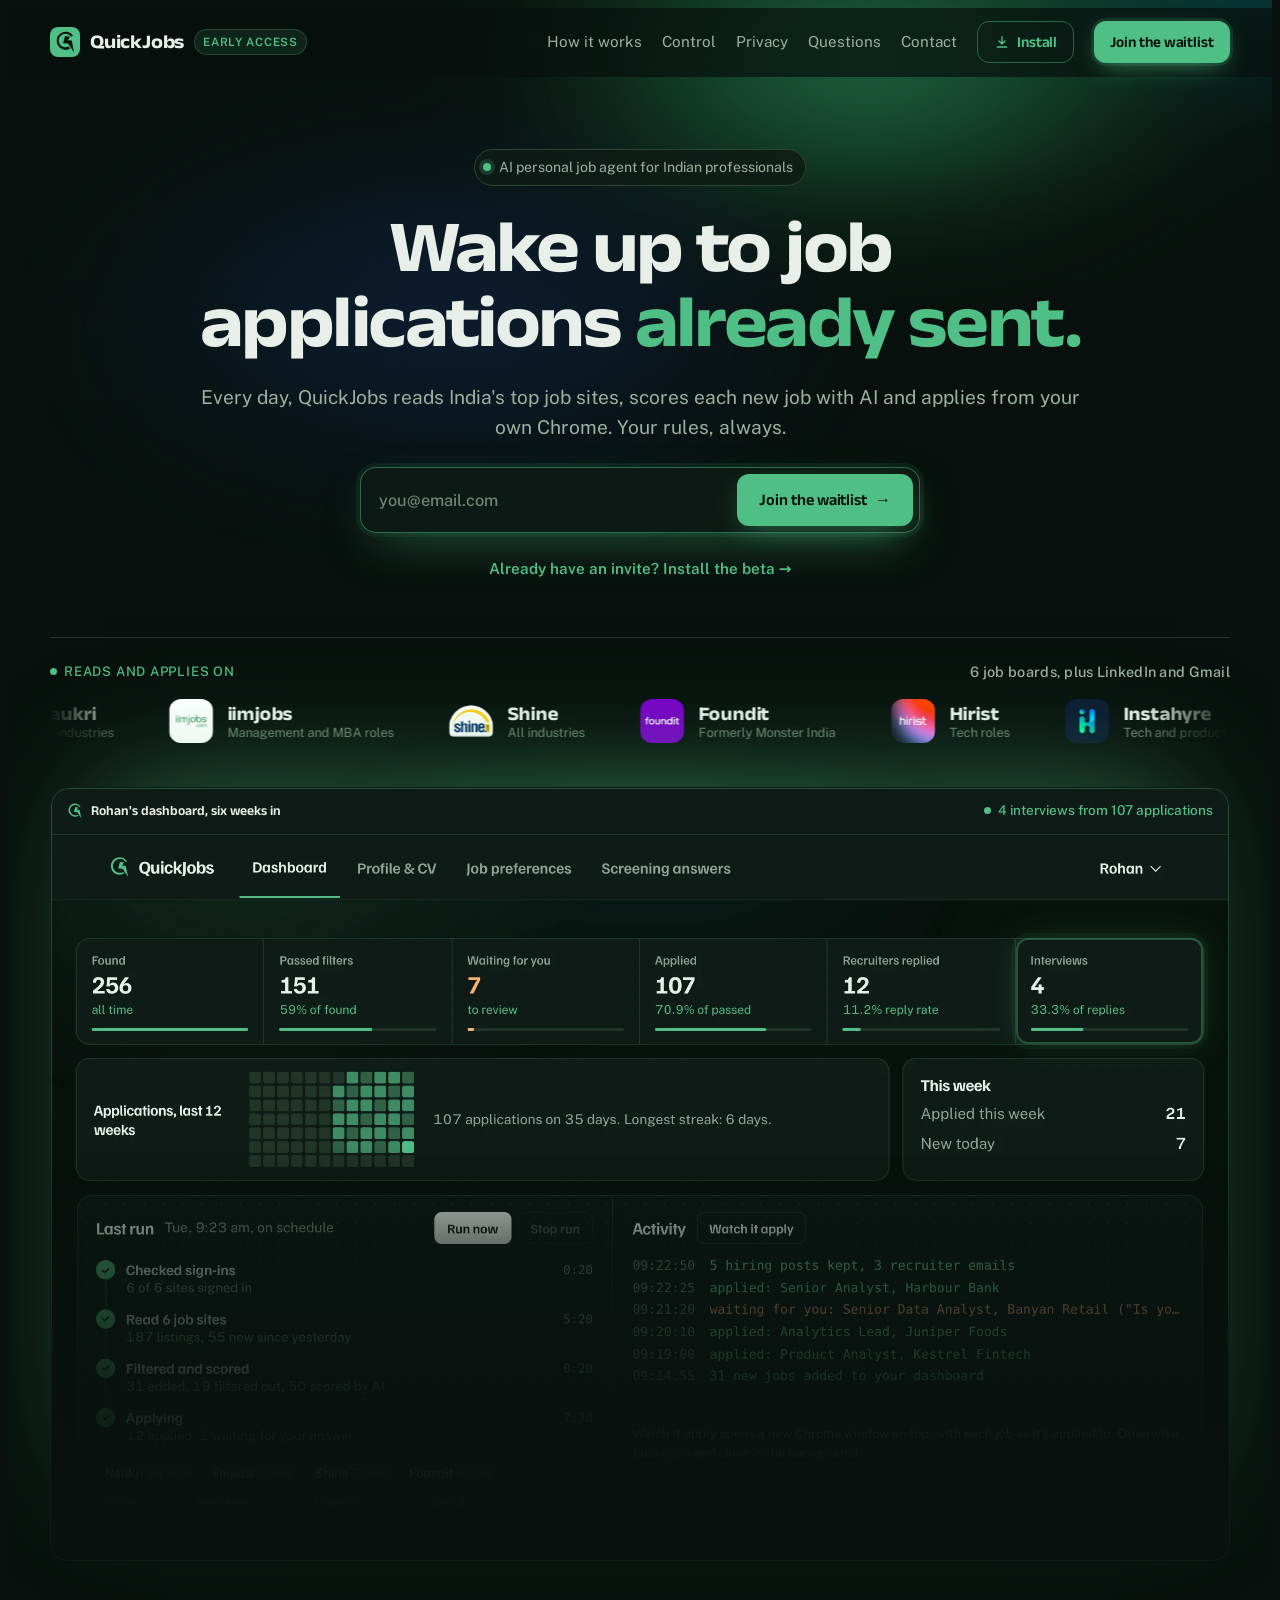
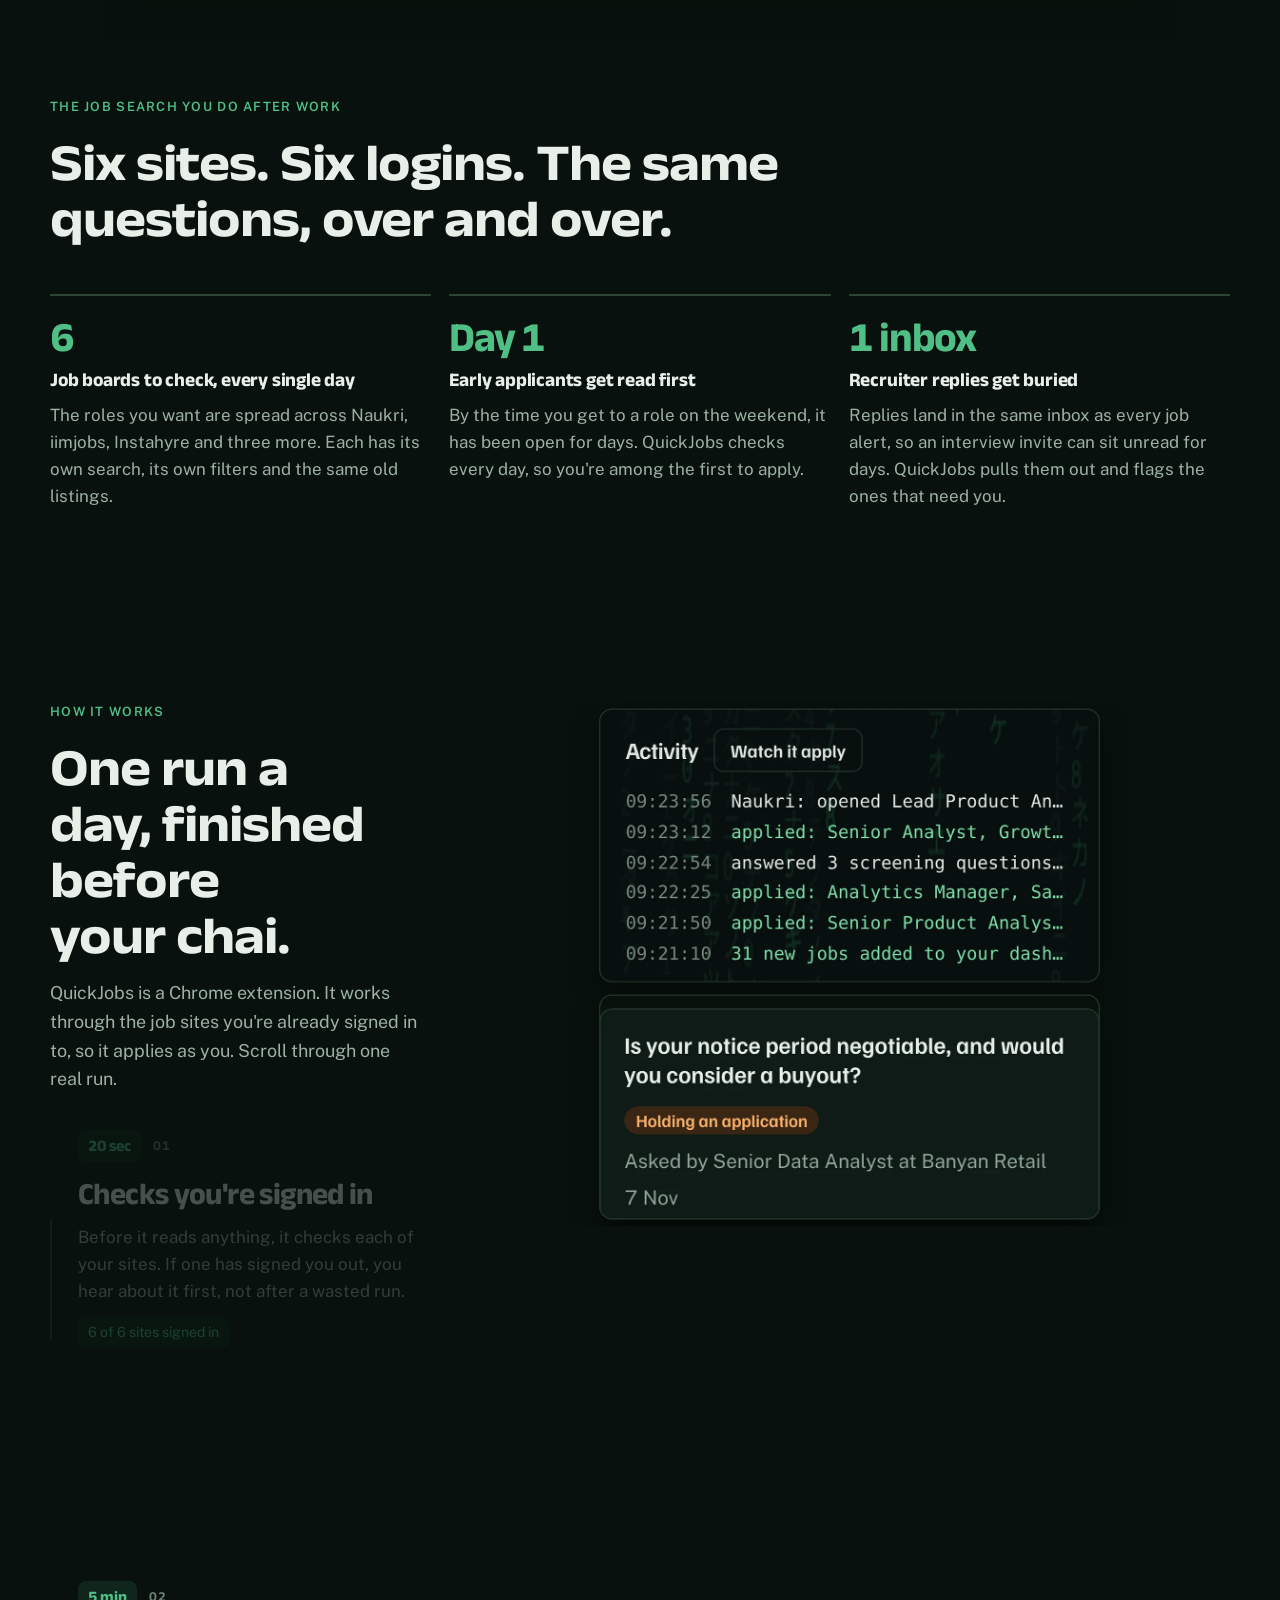
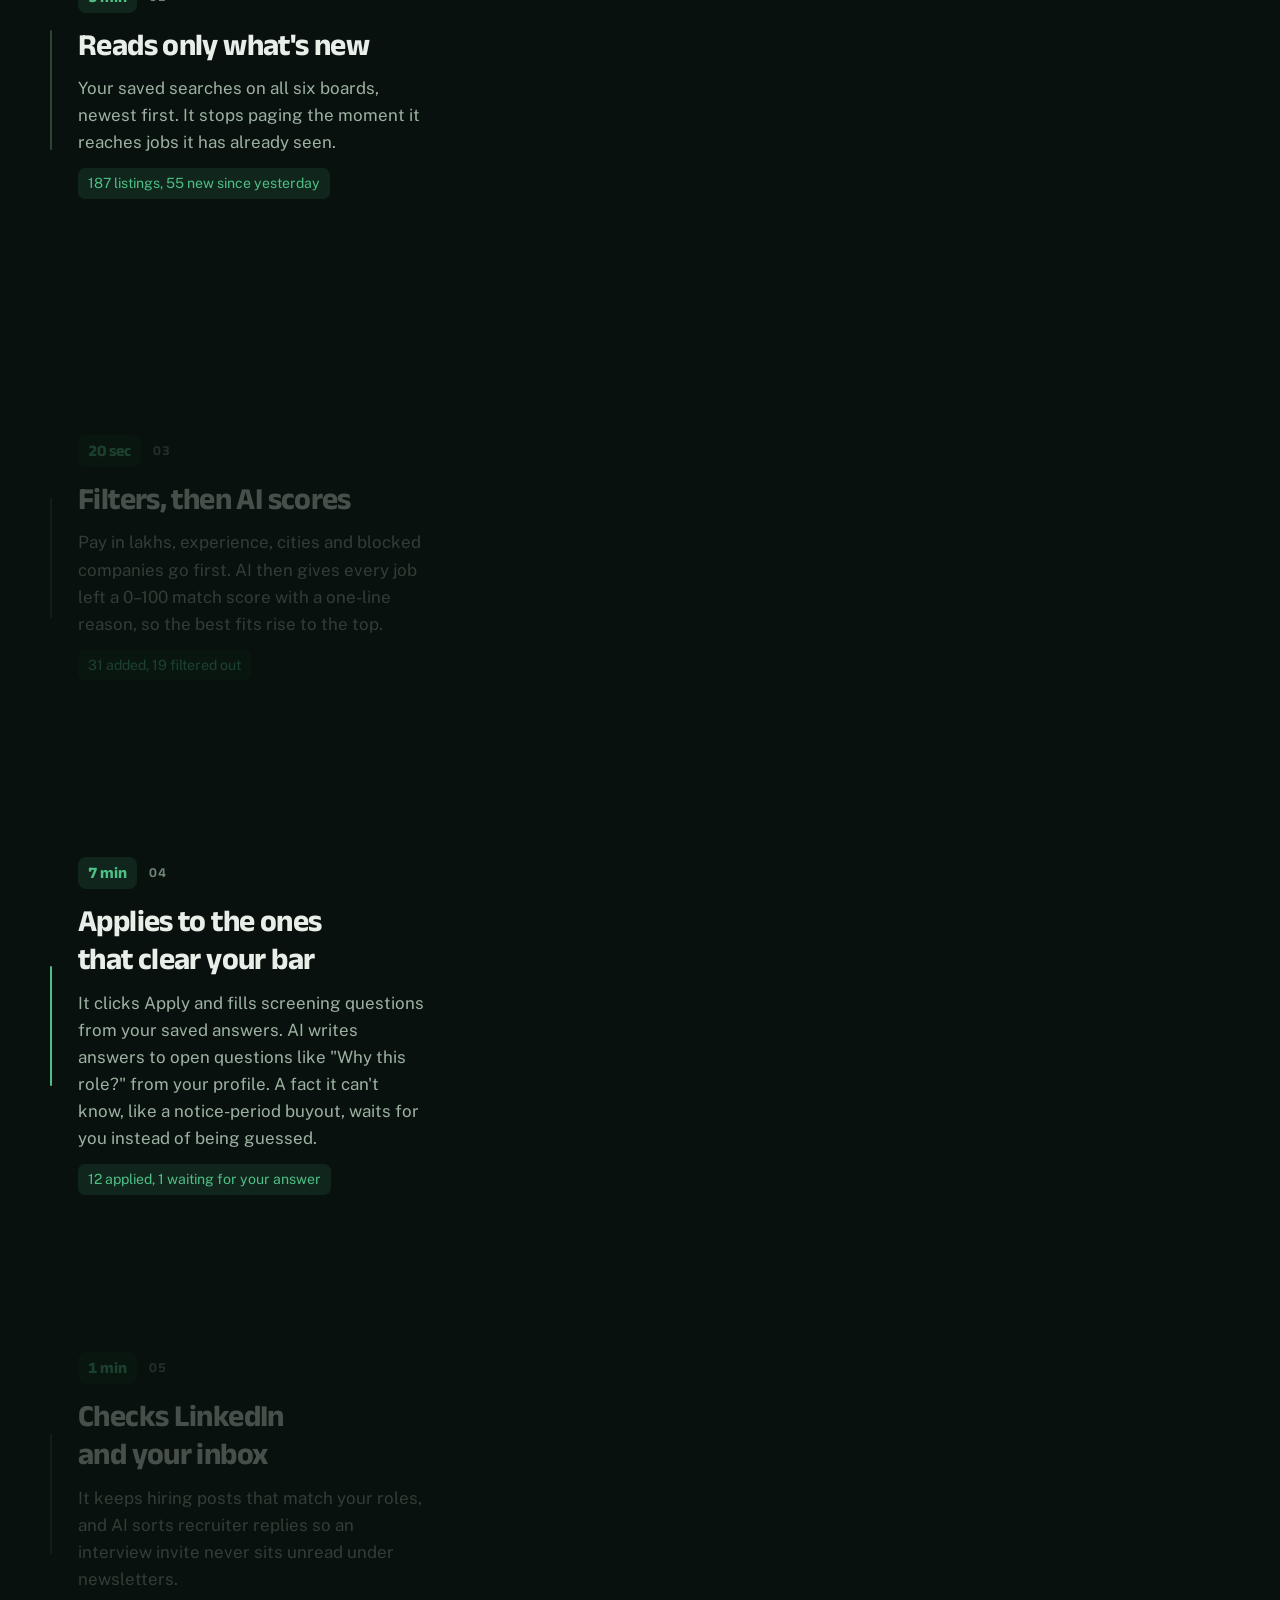
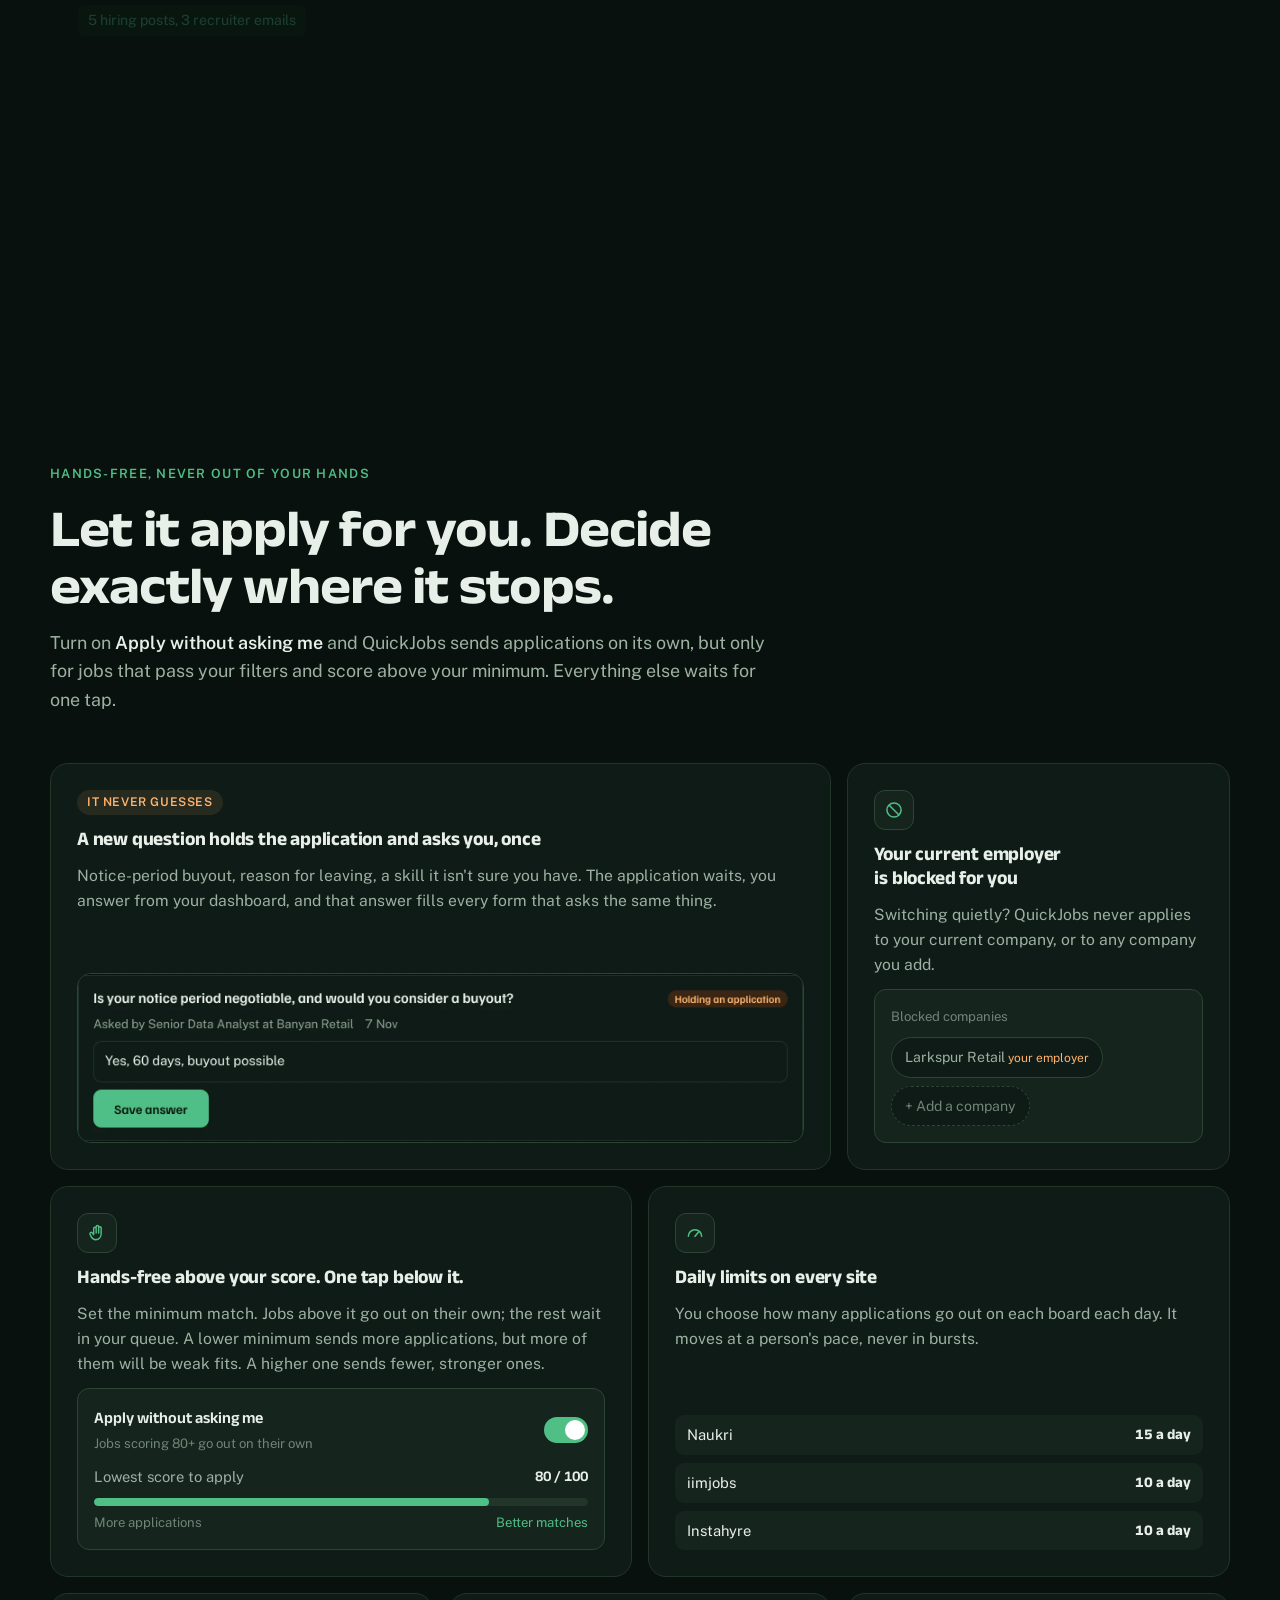
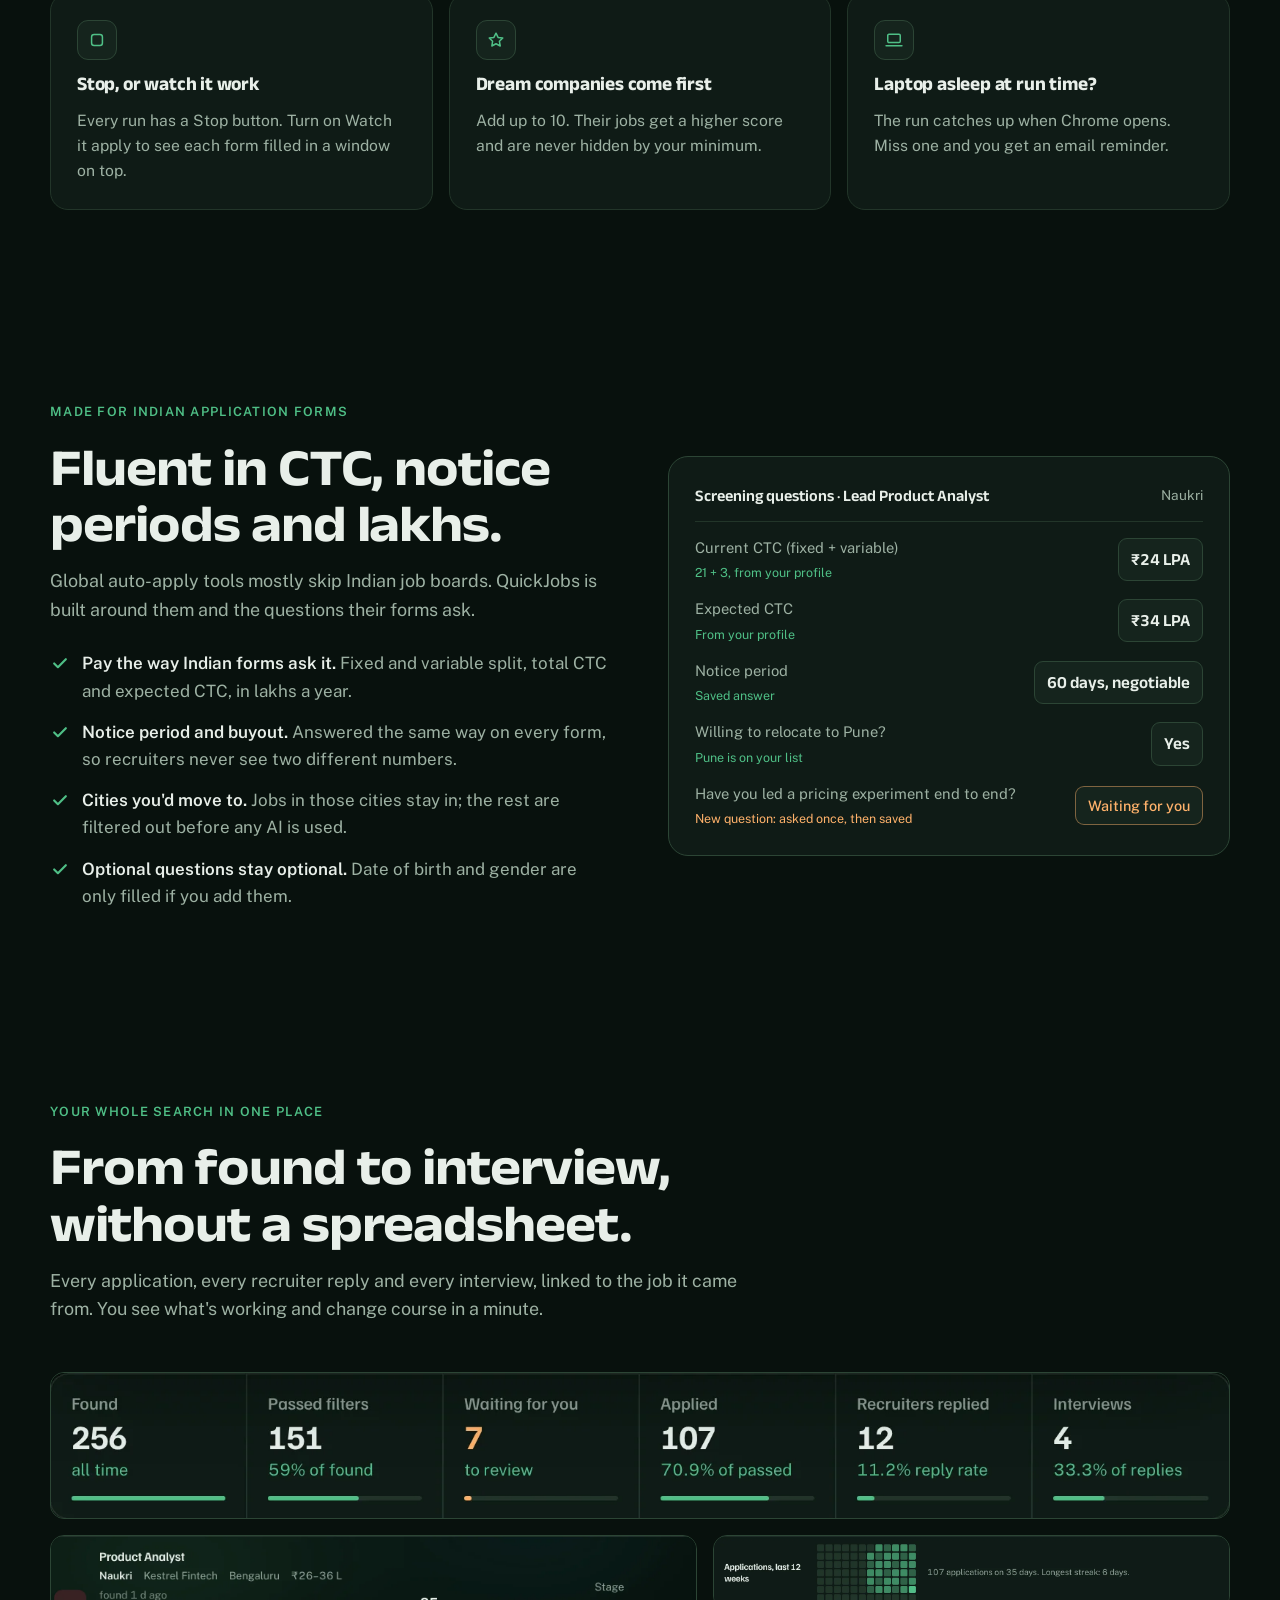
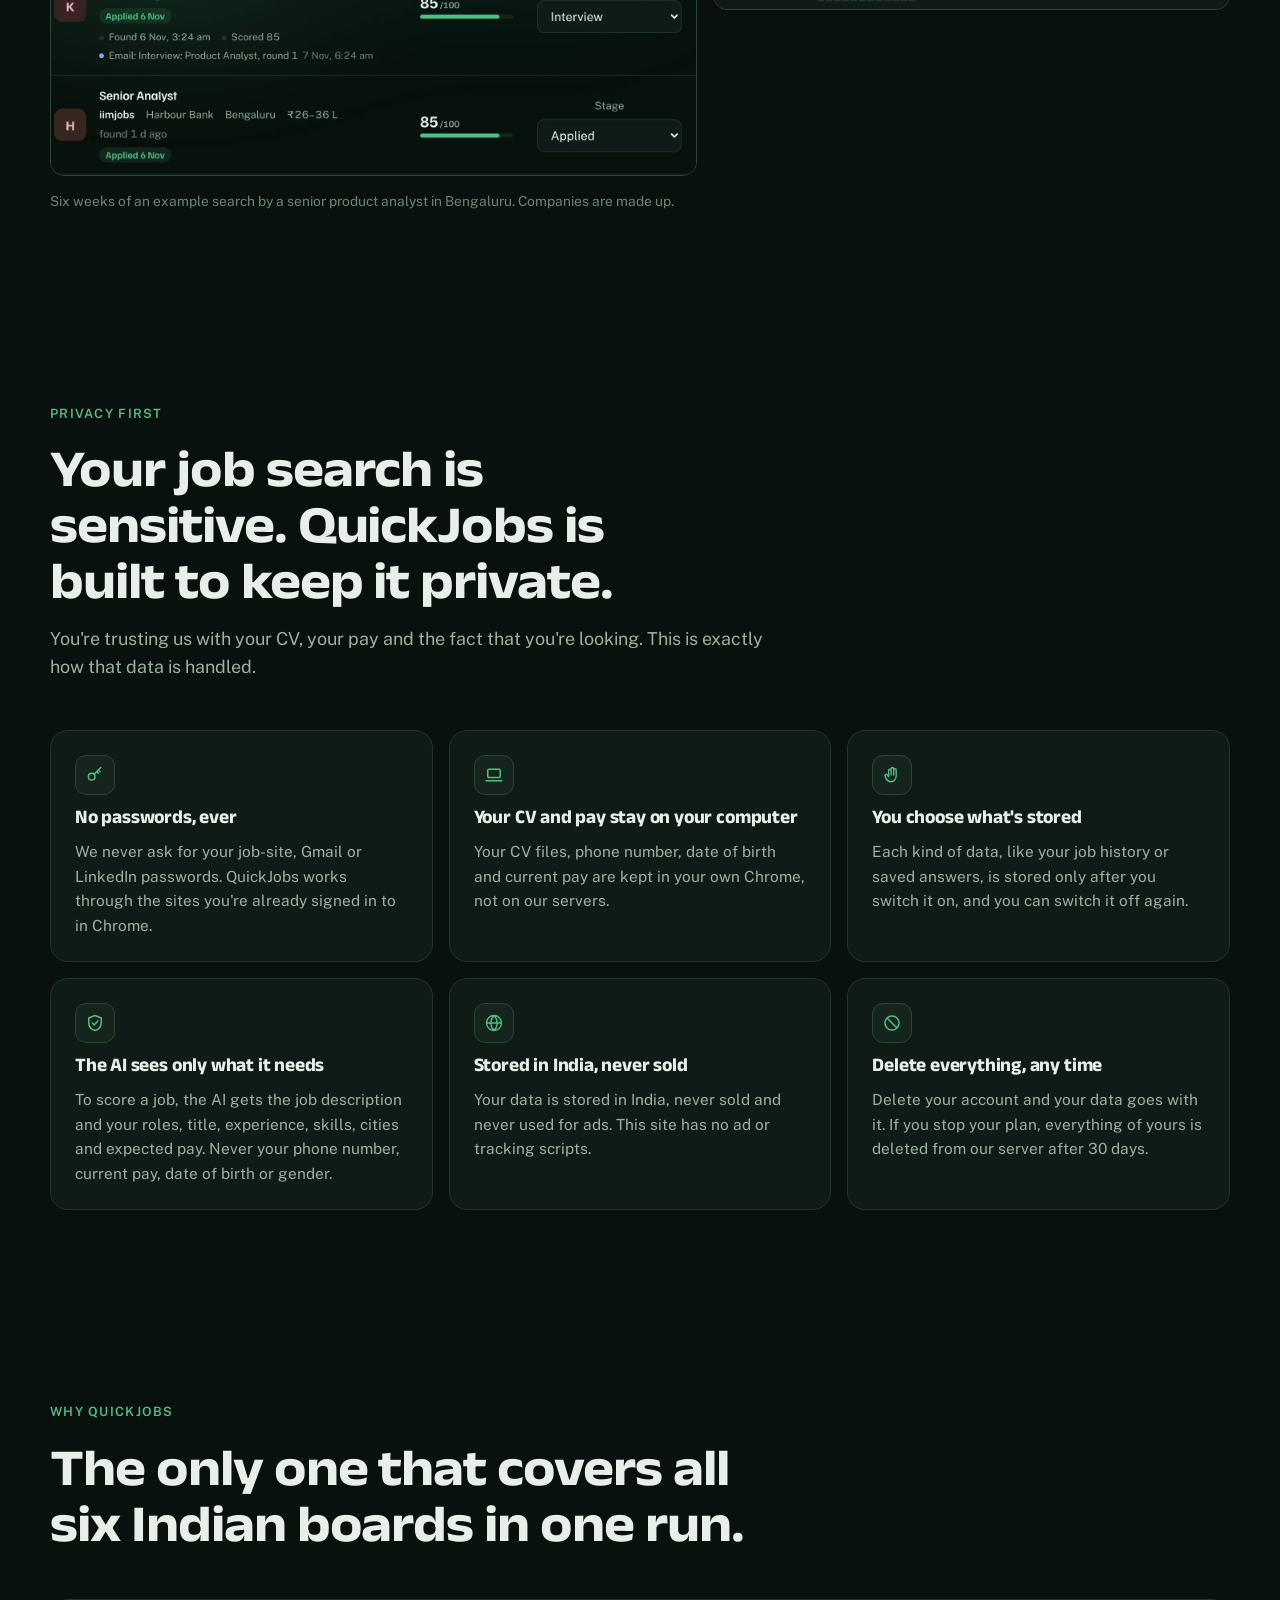
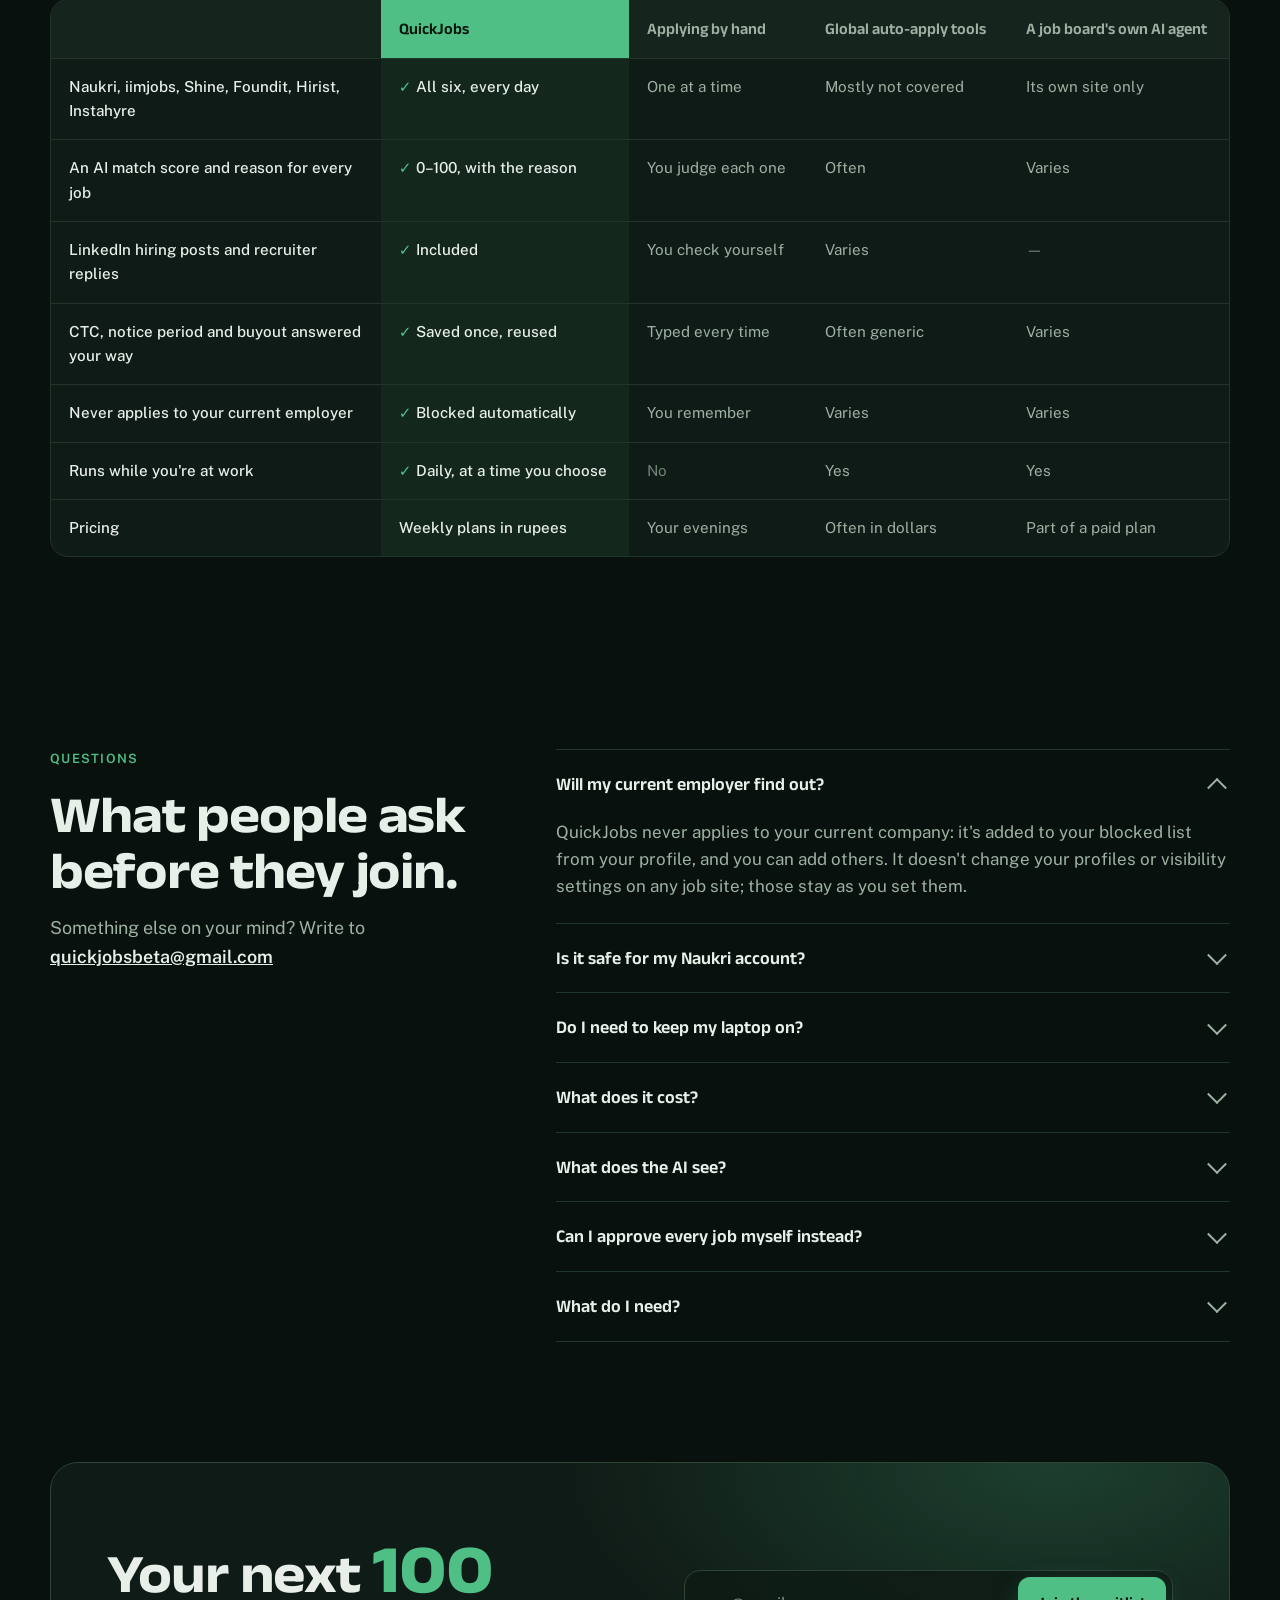
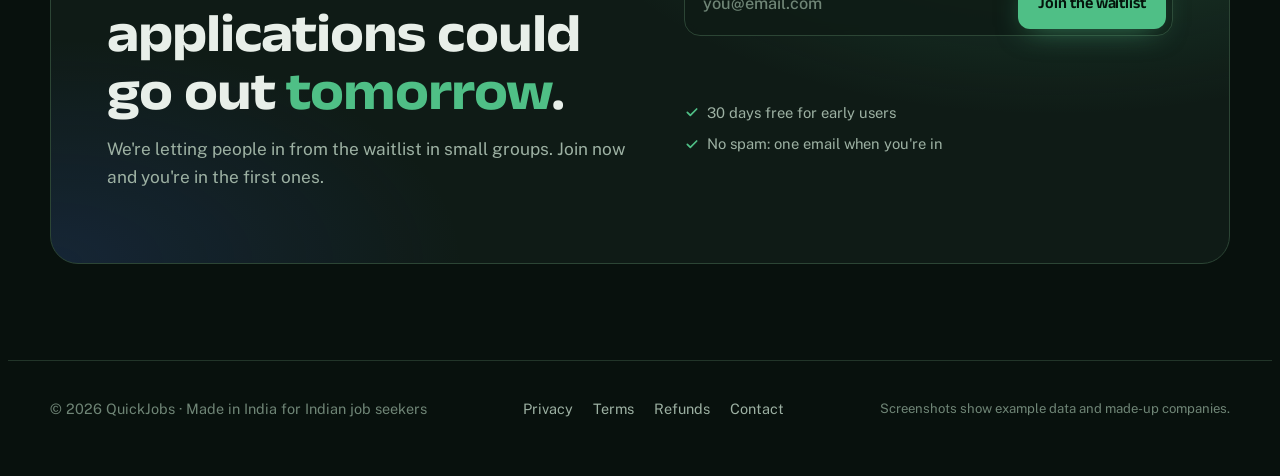
==== commit 5f5017f8: "Homepage SEO: keyword description, meta keywords, structured data" ====
--- a/site/index.html
+++ b/site/index.html
@@ -2,15 +2,18 @@
 <html lang="en">
 <head>
 <meta charset="utf-8"><script>/* clean addresses: /contact, not /contact.html */(function(){var p=location.pathname,c=p.replace(/\/index\.html$/,'/').replace(/\.html$/,'');if(c!==p&&/^https?:$/.test(location.protocol))history.replaceState(null,'',c+location.search+location.hash)})();</script>
+<!-- Google Tag Manager --><script>(function(w,d,s,l,i){w[l]=w[l]||[];w[l].push({'gtm.start':new Date().getTime(),event:'gtm.js'});var f=d.getElementsByTagName(s)[0],j=d.createElement(s),dl=l!='dataLayer'?'&l='+l:'';j.async=true;j.src='https://www.googletagmanager.com/gtm.js?id='+i+dl;f.parentNode.insertBefore(j,f);})(window,document,'script','dataLayer','GTM-MXN8JF9W');</script><!-- End Google Tag Manager -->
 <link rel="icon" href="favicon.ico?v=1109" sizes="any"><link rel="icon" href="favicon.svg?v=1109" type="image/svg+xml"><link rel="icon" href="favicon-32.png?v=1109" sizes="32x32" type="image/png"><link rel="apple-touch-icon" href="apple-touch-icon.png?v=1109"><meta name="theme-color" content="#08110d">
 <meta name="viewport" content="width=device-width,initial-scale=1,viewport-fit=cover">
-<meta property="og:title" content="QuickJobs - Your AI Job Agent">
-<meta property="og:description" content="Your unfair advantage in the job market as a chrome extension. Auto-apply to hundreds of quality applications overnight.">
+<meta property="og:title" content="QuickJobs: auto apply to jobs on Naukri and 5 more sites">
+<meta property="og:description" content="Auto apply to jobs on Naukri, iimjobs, Shine, Foundit, Hirist and Instahyre. QuickJobs, the AI job agent for India, scores every job and applies to the best ones from your own Chrome.">
 <meta property="og:type" content="website"><meta property="og:site_name" content="QuickJobs"><meta property="og:url" content="https://quickjobs.pro/">
 <meta property="og:image" content="https://quickjobs.pro/og.jpg?v=1"><meta property="og:image:secure_url" content="https://quickjobs.pro/og.jpg?v=1"><meta property="og:image:type" content="image/jpeg"><meta property="og:image:width" content="1200"><meta property="og:image:height" content="630"><meta property="og:image:alt" content="QuickJobs: wake up to job applications already sent. AI personal job agent for Indian professionals.">
 <meta name="twitter:card" content="summary_large_image"><meta name="twitter:image" content="https://quickjobs.pro/og.jpg?v=1">
-<title>QuickJobs</title>
-<meta name="description" content="QuickJobs searches Naukri, iimjobs, Shine, Foundit, Hirist and Instahyre every day, scores every job with AI and applies to the best ones for you, from your own Chrome. Join the waitlist.">
+<title>QuickJobs - AI assisted Job applying tool</title>
+<meta name="description" content="Affordable AI auto apply to jobs on Naukri, iimjobs, Foundit, Shine, Hirist and Instahyre. QuickJobs scores every job and applies to the best ones from your own Chrome.">
+<meta name="keywords" content="AI auto apply, affordable AI auto apply, cheap auto apply tool India, low cost job apply tool, auto apply jobs, Naukri auto apply, iimjobs auto apply, auto apply Naukri jobs, AI job apply tool India, Foundit, Shine, Hirist, Instahyre, AI job agent, Chrome extension auto apply jobs"><link rel="canonical" href="https://quickjobs.pro/">
+<script type="application/ld+json">{"@context":"https://schema.org","@graph":[{"@type":"Organization","@id":"https://quickjobs.pro/#org","name":"QuickJobs","url":"https://quickjobs.pro/","logo":"https://quickjobs.pro/apple-touch-icon.png","sameAs":["https://chromewebstore.google.com/detail/quickjobs-beta/fehahcmdnhepmaalgbagnlhdefikamae"]},{"@type":"WebSite","@id":"https://quickjobs.pro/#site","name":"QuickJobs","url":"https://quickjobs.pro/","publisher":{"@id":"https://quickjobs.pro/#org"},"inLanguage":"en-IN"},{"@type":"SoftwareApplication","name":"QuickJobs","alternateName":"QuickJobs AI auto apply","url":"https://quickjobs.pro/","applicationCategory":"BusinessApplication","applicationSubCategory":"AI job application tool","operatingSystem":"Chrome on Windows, macOS, Linux","description":"Affordable AI auto apply tool for Indian job seekers. Searches Naukri, iimjobs, Foundit, Shine, Hirist and Instahyre, scores every job against your profile, answers screening questions and applies from your own Chrome.","featureList":["Auto apply on Naukri","Auto apply on iimjobs","Auto apply on Foundit, Shine, Hirist and Instahyre","AI job match scoring","Answers screening questions on CTC, notice period and experience","Approve each job or let it apply automatically"],"areaServed":"IN","publisher":{"@id":"https://quickjobs.pro/#org"},"downloadUrl":"https://chromewebstore.google.com/detail/quickjobs-beta/fehahcmdnhepmaalgbagnlhdefikamae","image":"https://quickjobs.pro/og.jpg"},{"@type":"FAQPage","mainEntity":[{"@type":"Question","name":"Will my current employer find out?","acceptedAnswer":{"@type":"Answer","text":"QuickJobs never applies to your current company: it's added to your blocked list from your profile, and you can add others. It doesn't change your profiles or visibility settings on any job site; those stay as you set them."}},{"@type":"Question","name":"Is it safe for my Naukri account?","acceptedAnswer":{"@type":"Answer","text":"It applies as you, from your own Chrome, at a person's pace and within daily limits you set. It stops at any \"verify you're human\" check instead of trying to get past it. Job sites set their own rules about automated tools, so we keep limits conservative and you can lower them any time."}},{"@type":"Question","name":"Do I need to keep my laptop on?","acceptedAnswer":{"@type":"Answer","text":"Chrome needs to be running at the run time you choose. If your laptop was asleep, the run catches up when Chrome opens, and you get an email if a run is missed."}},{"@type":"Question","name":"What does it cost?","acceptedAnswer":{"@type":"Answer","text":"Weekly plans, priced in rupees, with a cheaper monthly option. Prices are announced before launch. Early users from the waitlist get their first 30 days free."}},{"@type":"Question","name":"What does the AI see?","acceptedAnswer":{"@type":"Answer","text":"To score a job, QuickJobs sends the job description and your target roles, title, experience, skills, cities and expected pay to its AI provider. Your phone number, current pay, date of birth and gender are never sent. Reading your CV to fill in setup is optional."}},{"@type":"Question","name":"Can I approve every job myself instead?","acceptedAnswer":{"@type":"Answer","text":"Yes. That's the default. Apply without asking me is a switch you turn on when you're ready, and you can turn it off any day."}},{"@type":"Question","name":"What do I need?","acceptedAnswer":{"@type":"Answer","text":"Chrome on a Windows, Mac or Linux computer, and accounts on the job sites you want searched. Phones aren't supported yet."}}]}]}</script>
 <style>
 /* fonts are served from this site: no requests to Google or any other third party */
 @font-face{font-family:"Anek Latin";font-style:normal;font-weight:100 800;font-stretch:75% 125%;font-display:swap;src:url(fonts/anek-latin.woff2?v=1110) format("woff2")}
@@ -662,6 +665,7 @@
 </style>
 </head>
 <body>
+<!-- Google Tag Manager (noscript) --><noscript><iframe src="https://www.googletagmanager.com/ns.html?id=GTM-MXN8JF9W" height="0" width="0" style="display:none;visibility:hidden"></iframe></noscript><!-- End Google Tag Manager (noscript) -->
 
 
 <svg width="0" height="0" style="position:absolute" aria-hidden="true">
@@ -1229,13 +1233,7 @@
   function showDone(box, email, r) {
     const n = $('#done-tpl').content.firstElementChild.cloneNode(true);
     $('[data-email]', n).textContent = email;
-    if (r.code_coming) {
-      // The server emails the beta code on its own as soon as the sign-up is saved (once; nothing here can send it again).
-      const b = document.createElement('b'); b.textContent = email;
-      $('[data-title]', n).textContent = r.already ? "You're in." : "You're in. Check your inbox.";
-      $('[data-sub]', n).replaceChildren(r.already ? 'We sent your beta code to ' : 'Your beta code is on its way to ', b,
-        r.already ? '. Search your inbox for “QuickJobs beta code”.' : '. It usually arrives within a minute. Not there? Check Promotions or Spam.');
-    } else if (r.already) $('[data-title]', n).textContent = "You're already on the list.";
+    if (r.already) $('[data-title]', n).textContent = "You're already on the list.";
     const code = r.ref_code;
     const qs = $('[data-qs]', n);
     if (!code || r.already) qs.remove();
@@ -1259,8 +1257,8 @@
       err.textContent = ''; btn.disabled = true; const label = btn.textContent; btn.textContent = 'Joining…';
       try {
         const r = await join(email);
-        store.set('qj-joined', { email, ref_code: r.ref_code ?? null, code_coming: !!r.code_coming }); window.__qjSyncBar?.();
-        $$('.joinbox').forEach((b) => showDone(b, email, b === box ? r : { already: true, ref_code: r.ref_code, code_coming: !!r.code_coming }));
+        store.set('qj-joined', { email, ref_code: r.ref_code ?? null }); window.__qjSyncBar?.();
+        $$('.joinbox').forEach((b) => showDone(b, email, b === box ? r : { already: true, ref_code: r.ref_code }));
       } catch (ex) {
         btn.disabled = false; btn.textContent = label;
         err.innerHTML = ex.nodb
@@ -1273,7 +1271,7 @@
 
   // someone who joined before sees their status, not the form
   const prev = store.get('qj-joined');
-  if (prev?.email) $$('.joinbox').forEach((b) => showDone(b, prev.email, { already: true, ref_code: prev.ref_code, code_coming: !!prev.code_coming }));
+  if (prev?.email) $$('.joinbox').forEach((b) => showDone(b, prev.email, { already: true, ref_code: prev.ref_code }));
 })();
 </script>
 
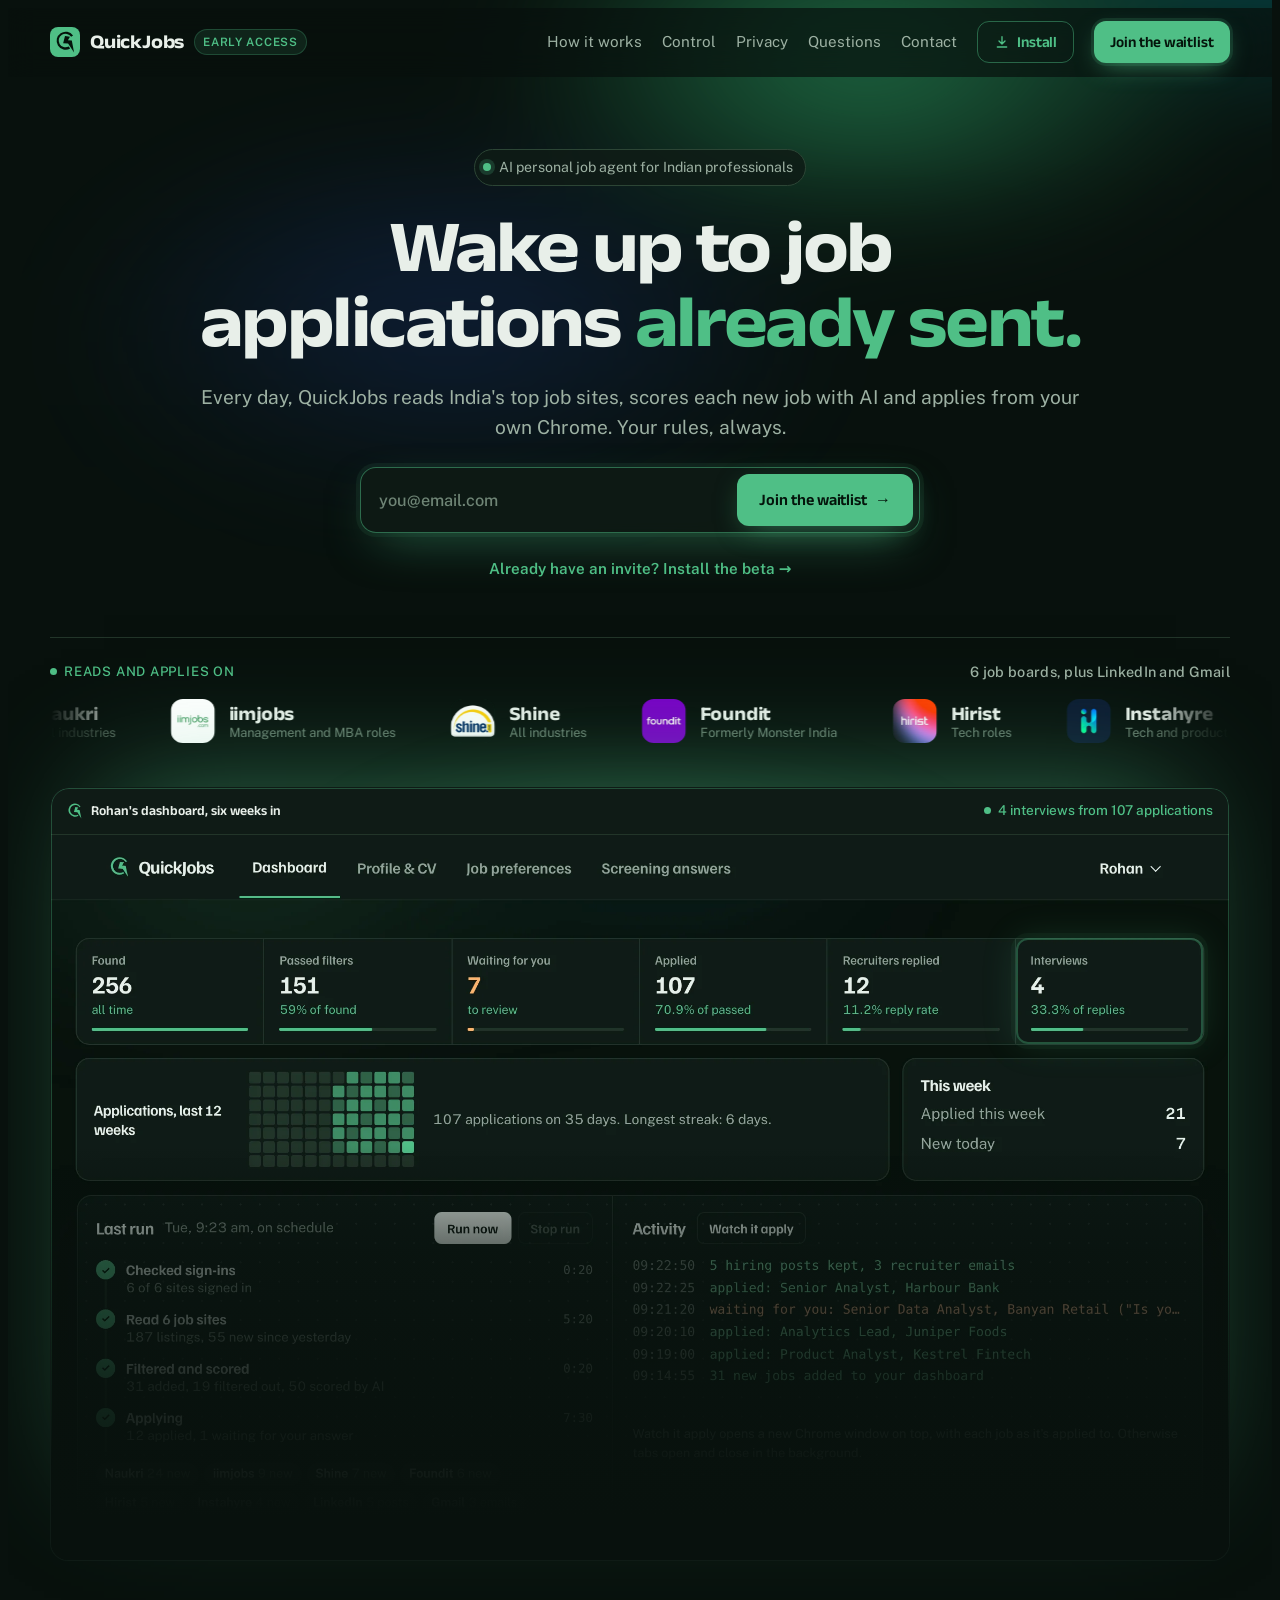
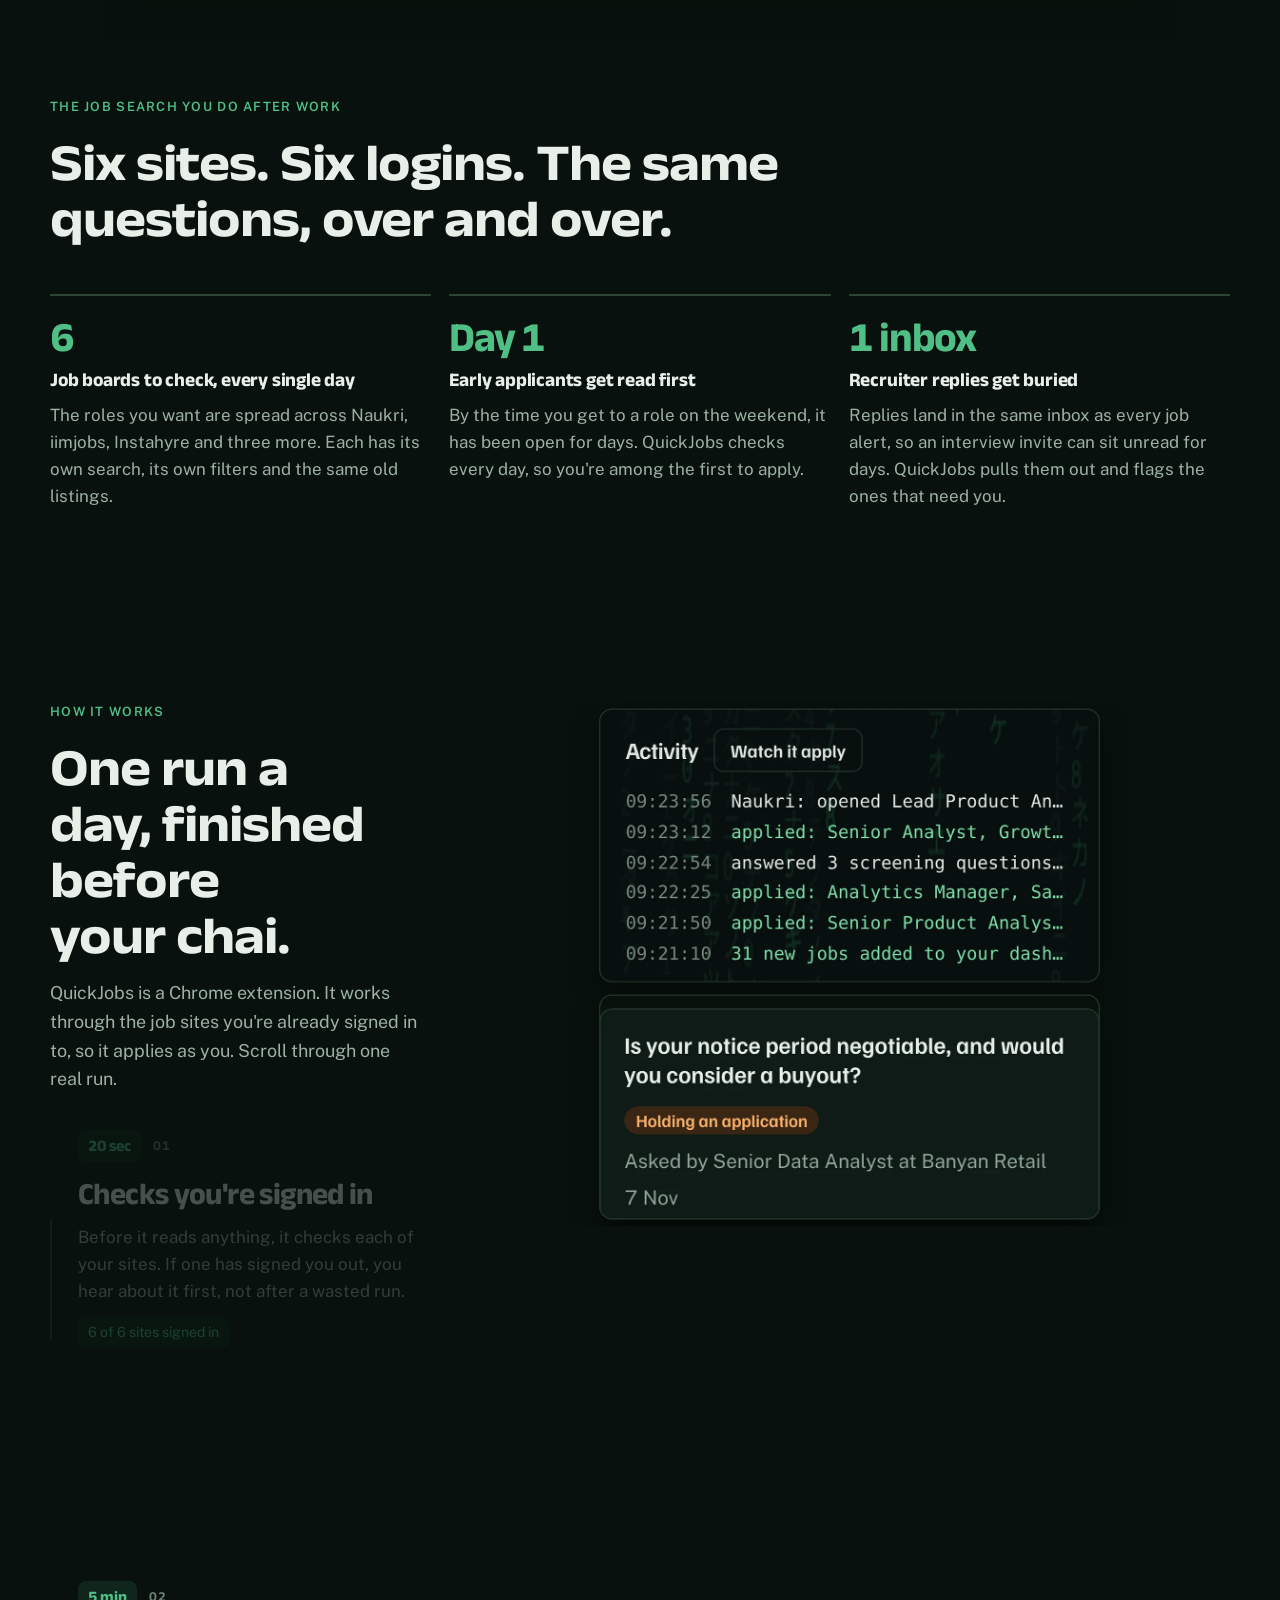
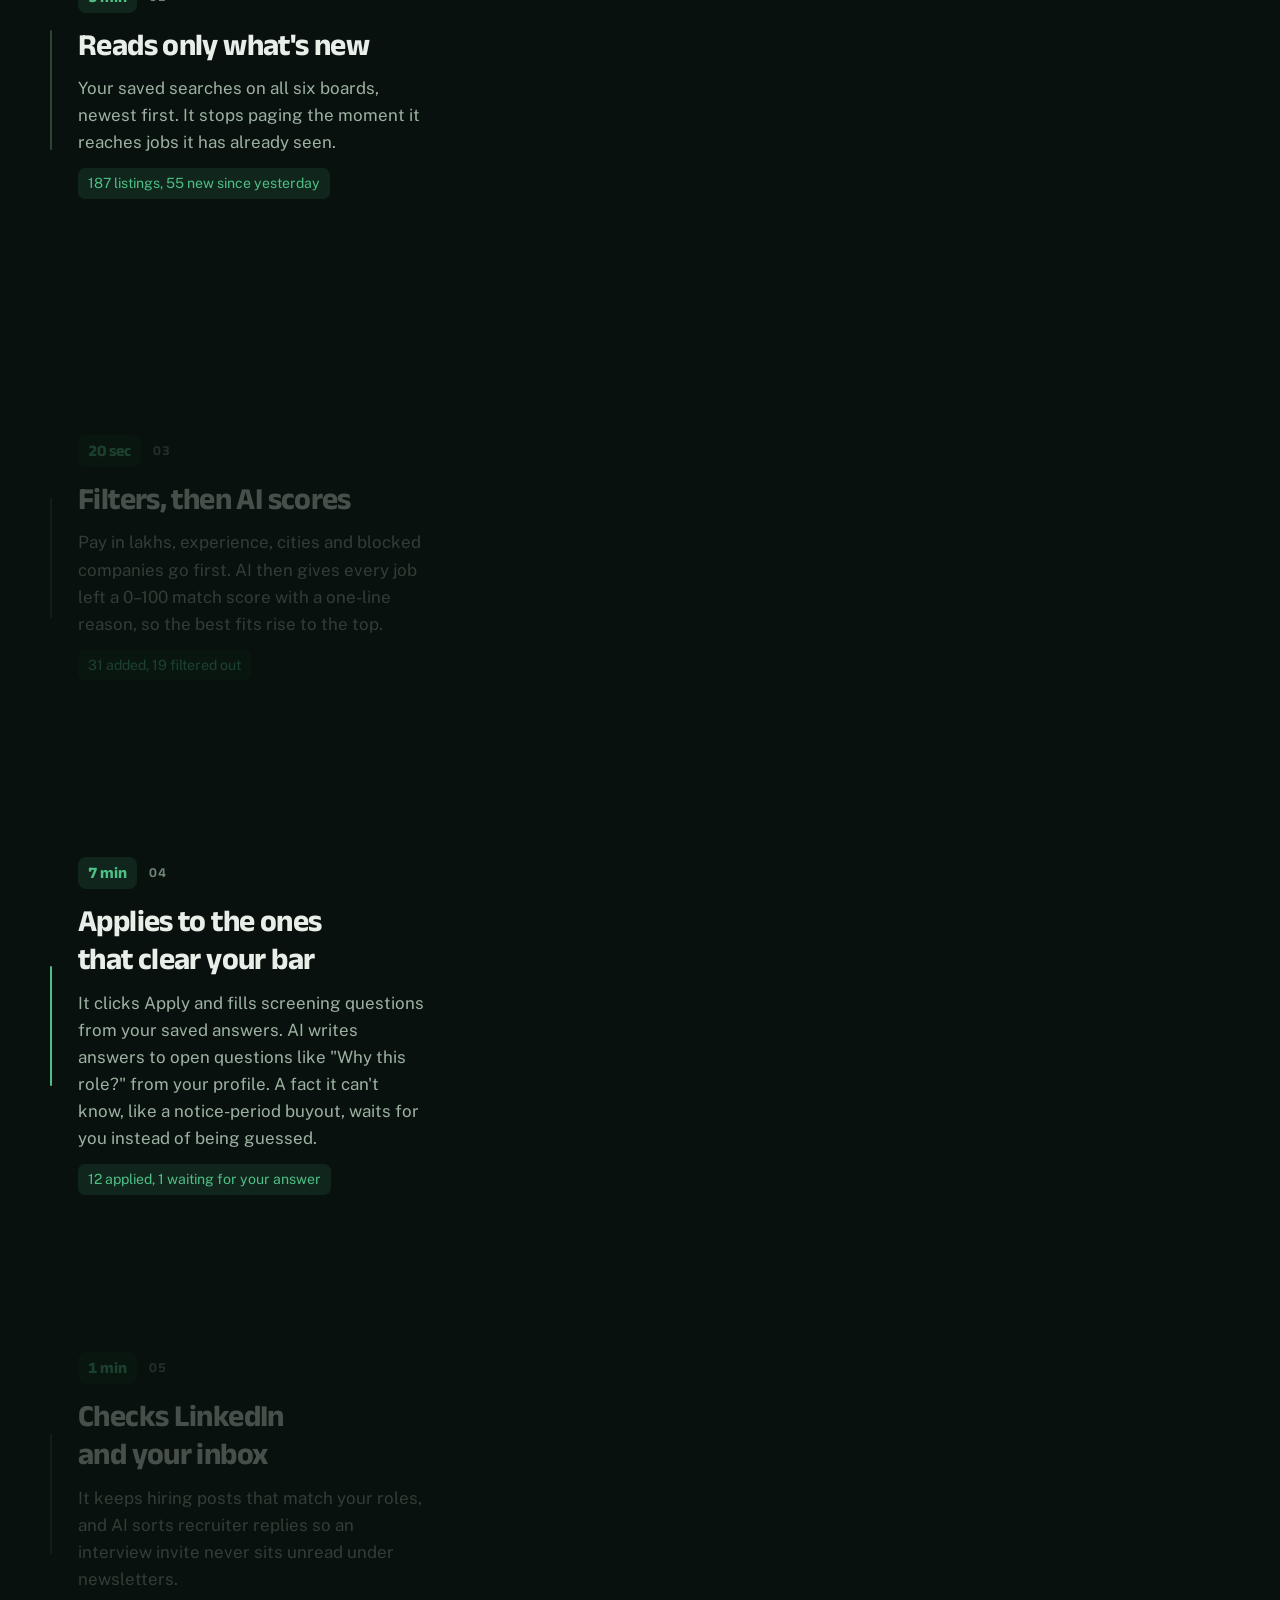
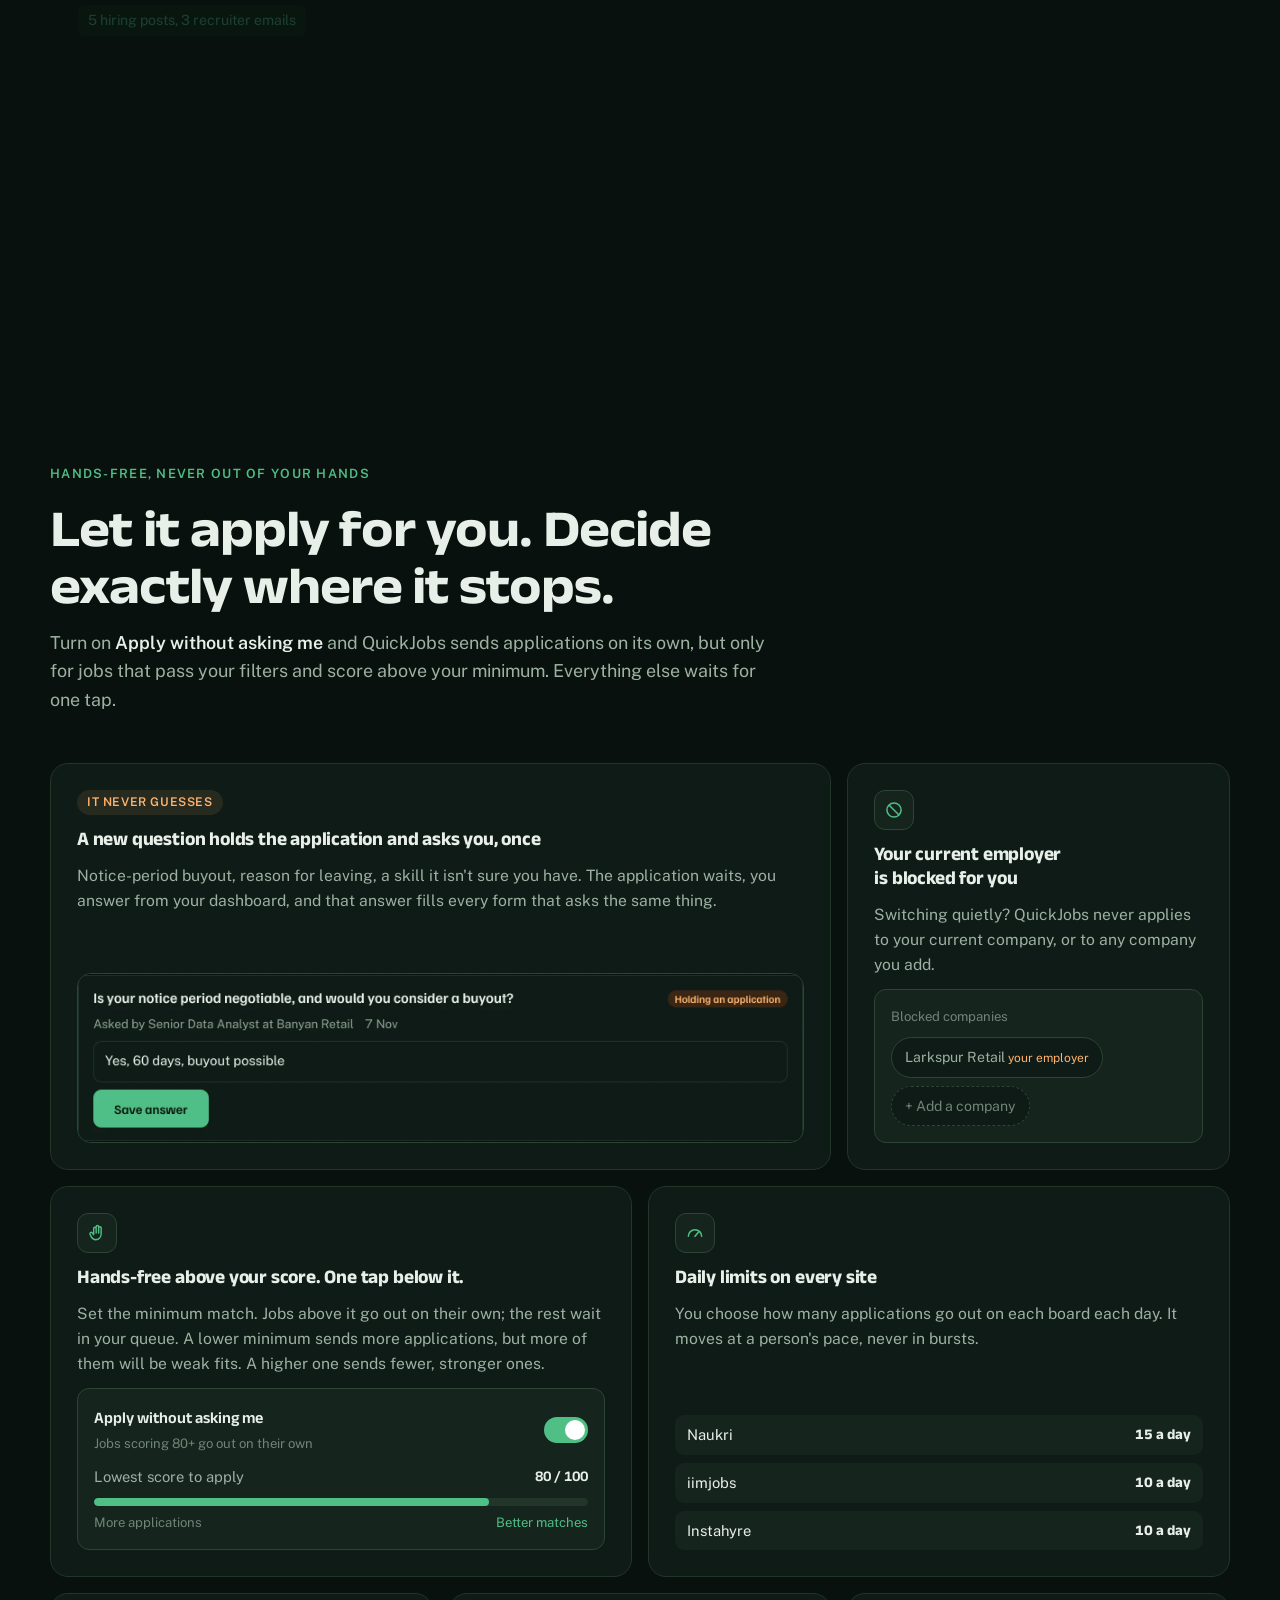
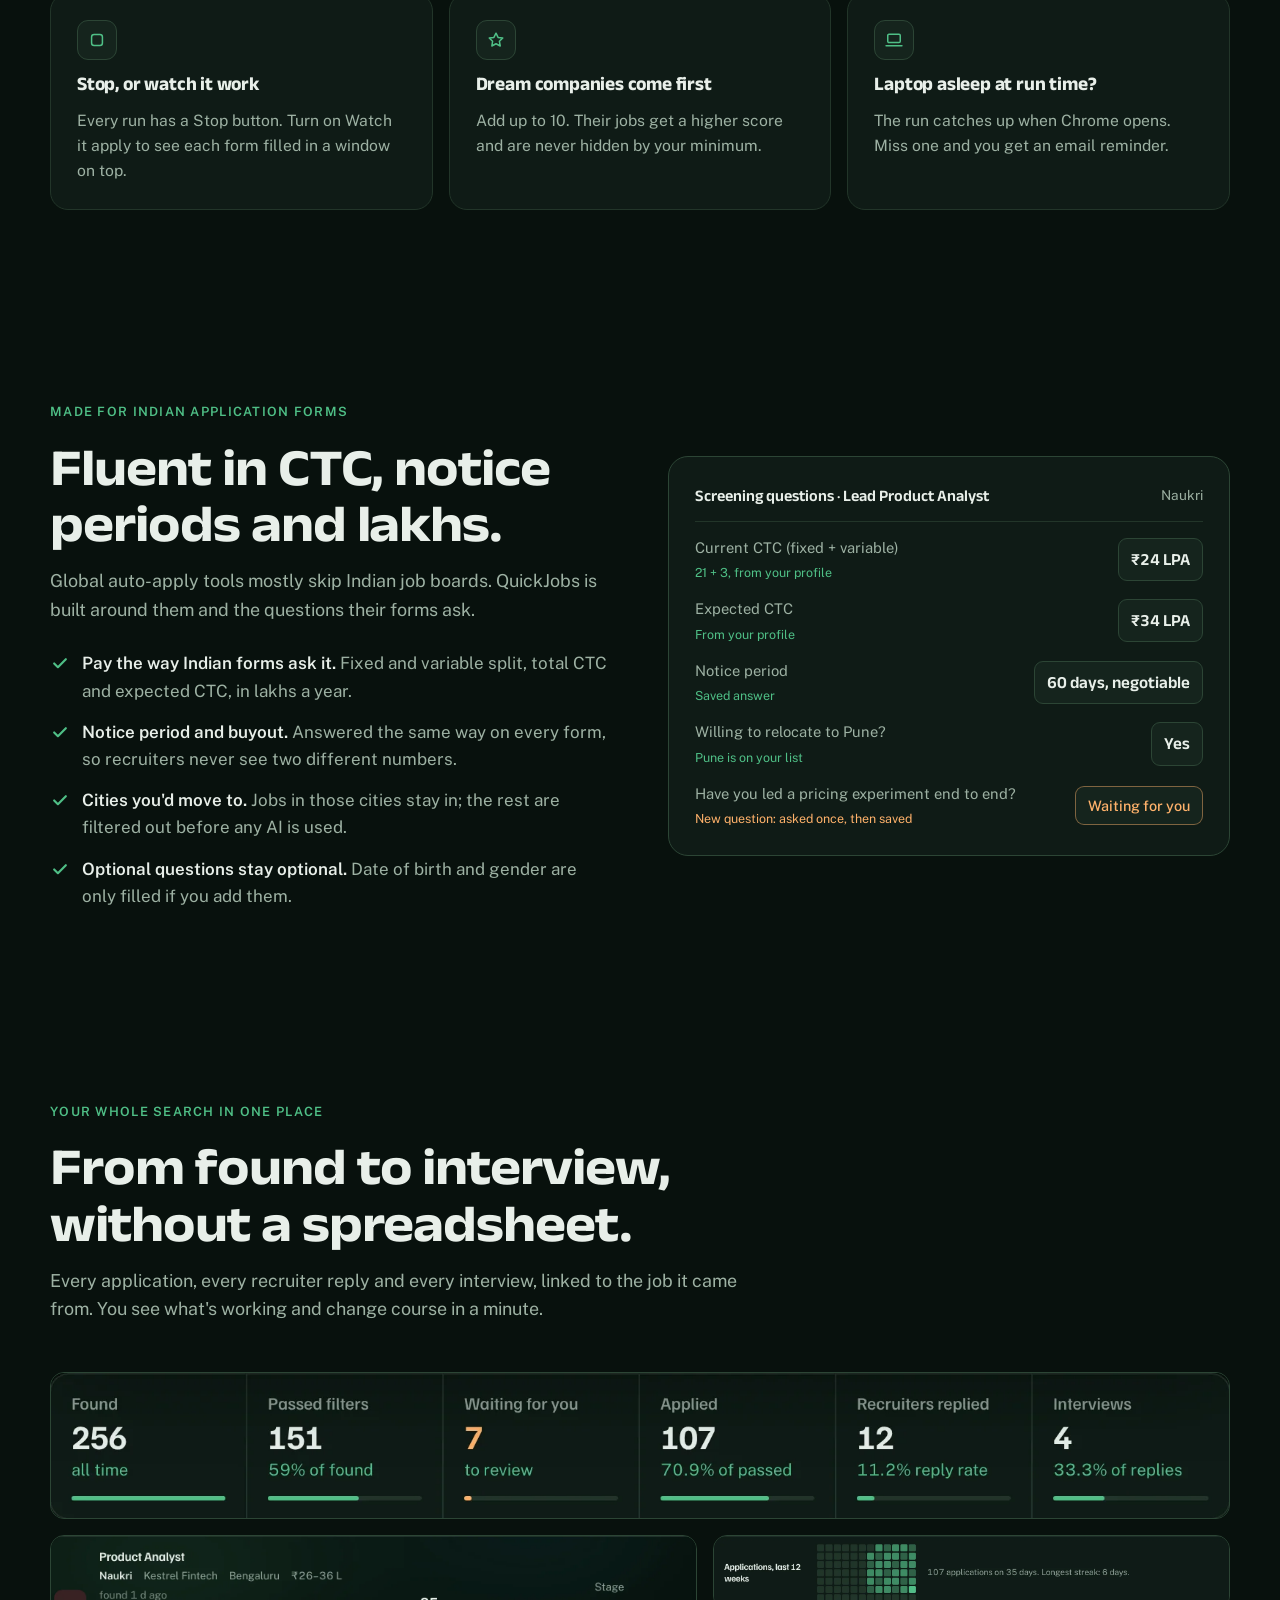
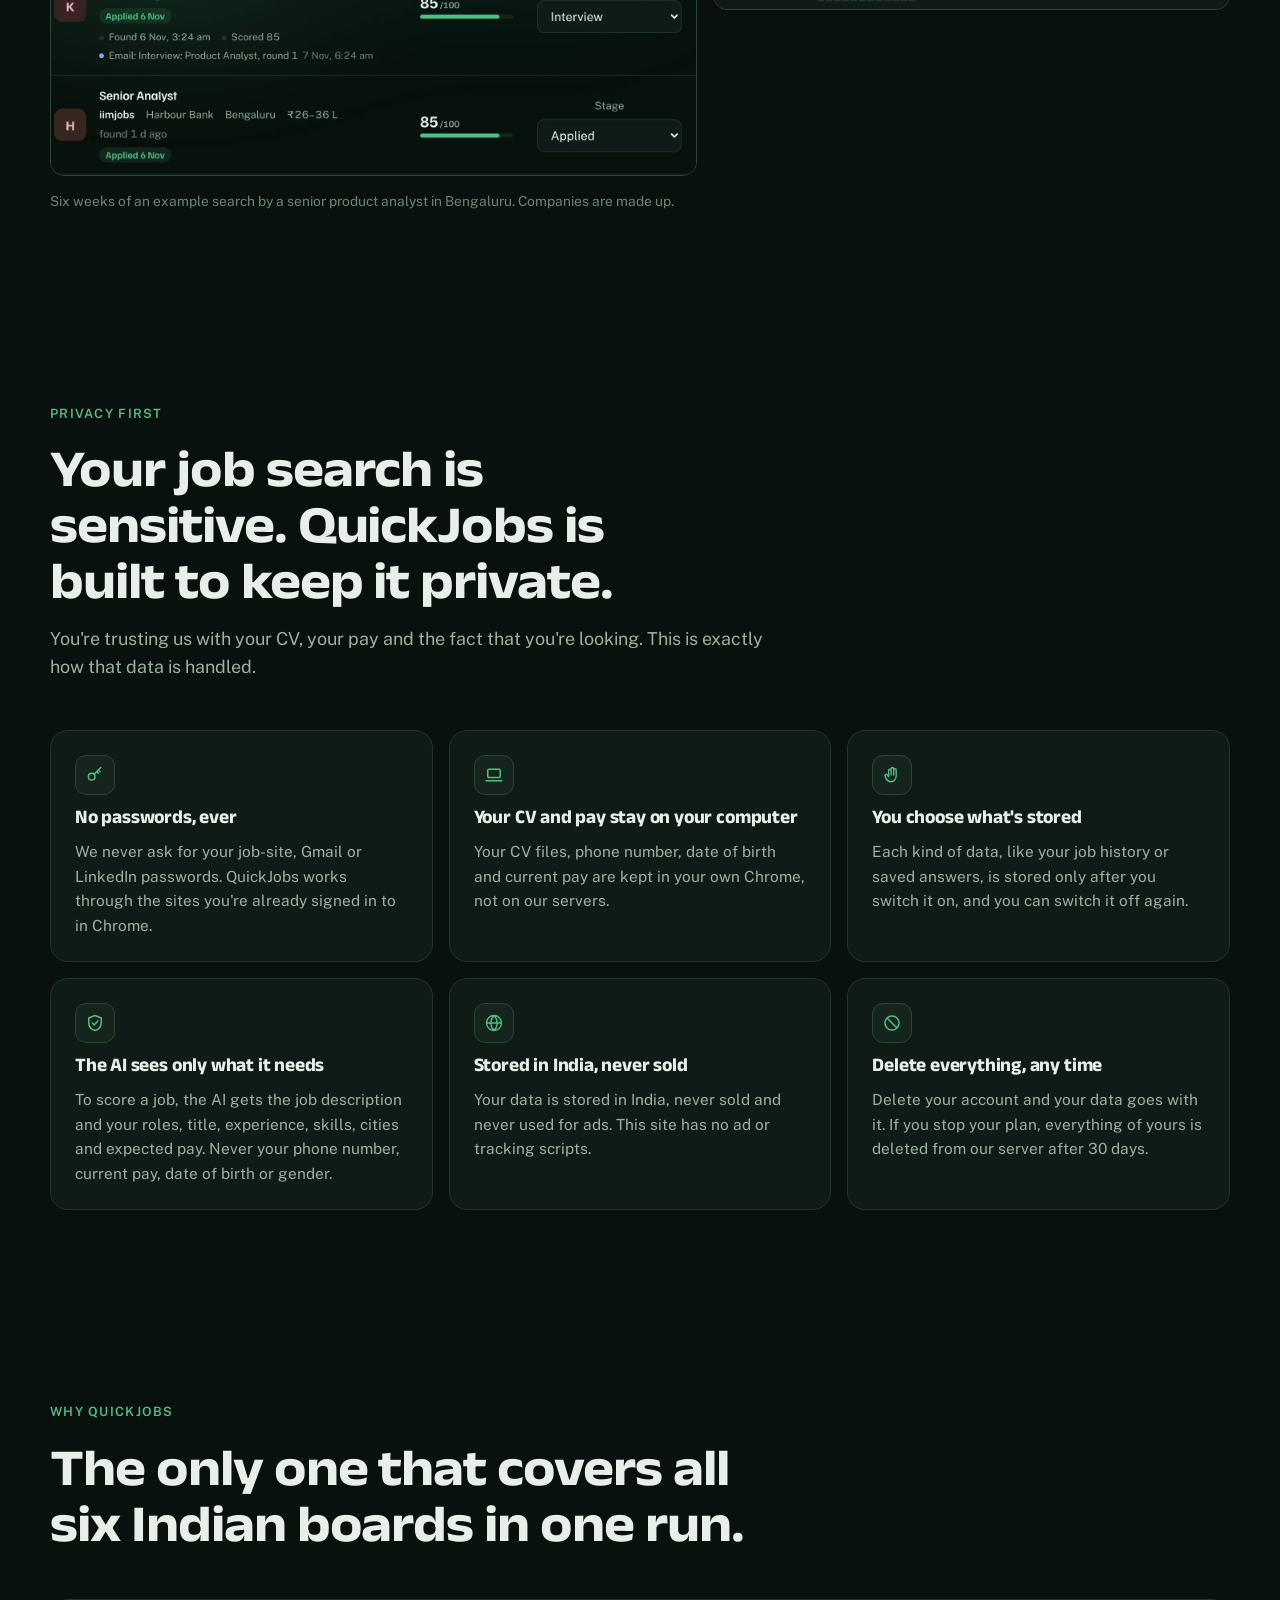
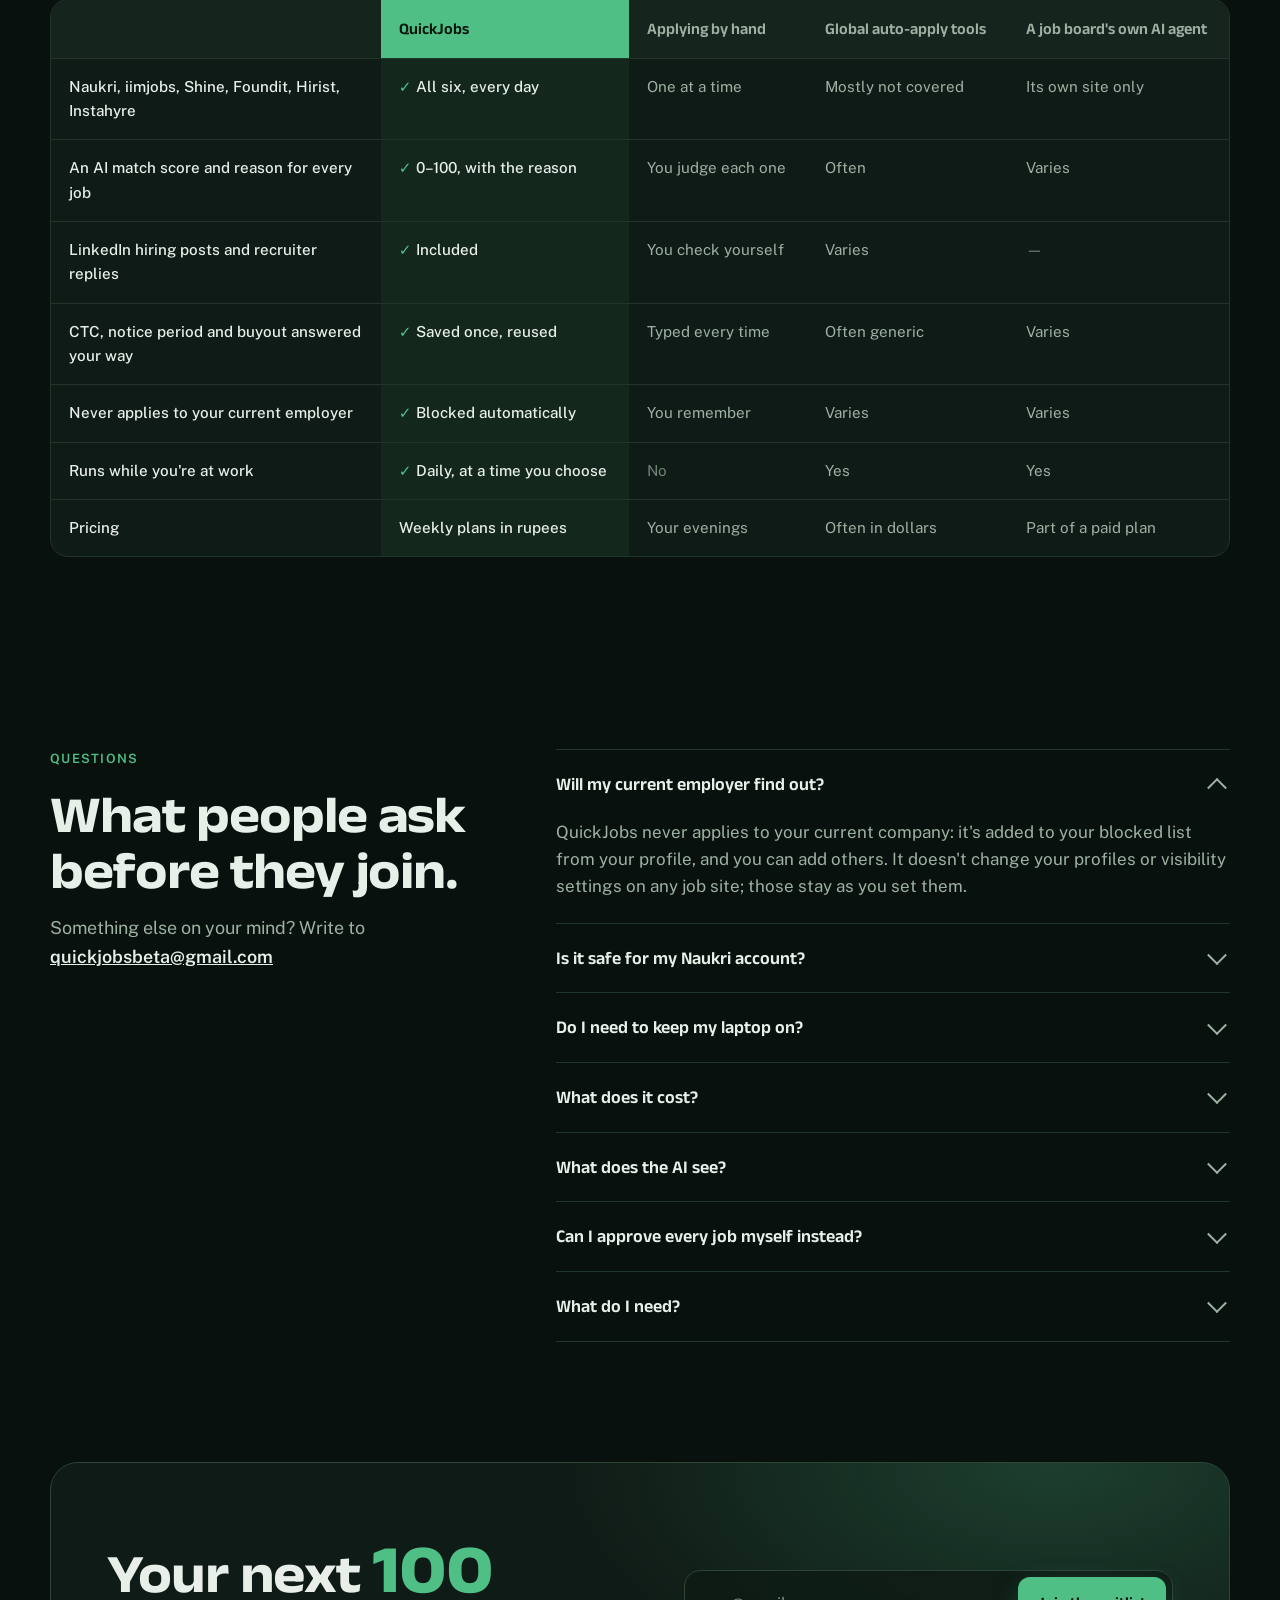
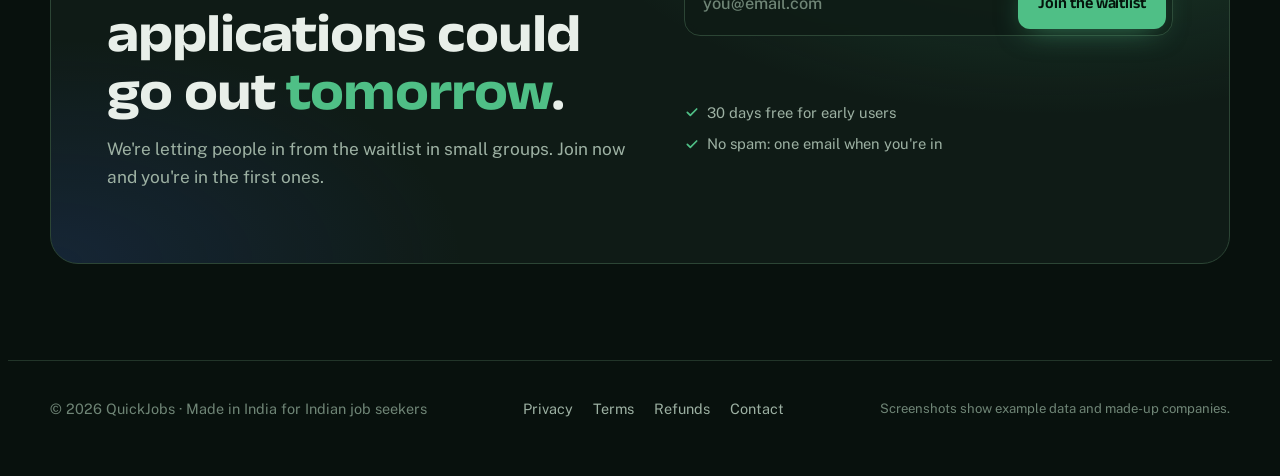
==== commit 939d384a: "Home SEO: description under 160 chars, logo alt text" ====
--- a/site/index.html
+++ b/site/index.html
@@ -11,7 +11,7 @@
 <meta property="og:image" content="https://quickjobs.pro/og.jpg?v=1"><meta property="og:image:secure_url" content="https://quickjobs.pro/og.jpg?v=1"><meta property="og:image:type" content="image/jpeg"><meta property="og:image:width" content="1200"><meta property="og:image:height" content="630"><meta property="og:image:alt" content="QuickJobs: wake up to job applications already sent. AI personal job agent for Indian professionals.">
 <meta name="twitter:card" content="summary_large_image"><meta name="twitter:image" content="https://quickjobs.pro/og.jpg?v=1">
 <title>QuickJobs - AI assisted Job applying tool</title>
-<meta name="description" content="Affordable AI auto apply to jobs on Naukri, iimjobs, Foundit, Shine, Hirist and Instahyre. QuickJobs scores every job and applies to the best ones from your own Chrome.">
+<meta name="description" content="Affordable AI auto apply to jobs on Naukri, iimjobs, Foundit, Shine, Hirist and Instahyre. QuickJobs scores every job and applies to the best ones for you.">
 <meta name="keywords" content="AI auto apply, affordable AI auto apply, cheap auto apply tool India, low cost job apply tool, auto apply jobs, Naukri auto apply, iimjobs auto apply, auto apply Naukri jobs, AI job apply tool India, Foundit, Shine, Hirist, Instahyre, AI job agent, Chrome extension auto apply jobs"><link rel="canonical" href="https://quickjobs.pro/">
 <script type="application/ld+json">{"@context":"https://schema.org","@graph":[{"@type":"Organization","@id":"https://quickjobs.pro/#org","name":"QuickJobs","url":"https://quickjobs.pro/","logo":"https://quickjobs.pro/apple-touch-icon.png","sameAs":["https://chromewebstore.google.com/detail/quickjobs-beta/fehahcmdnhepmaalgbagnlhdefikamae"]},{"@type":"WebSite","@id":"https://quickjobs.pro/#site","name":"QuickJobs","url":"https://quickjobs.pro/","publisher":{"@id":"https://quickjobs.pro/#org"},"inLanguage":"en-IN"},{"@type":"SoftwareApplication","name":"QuickJobs","alternateName":"QuickJobs AI auto apply","url":"https://quickjobs.pro/","applicationCategory":"BusinessApplication","applicationSubCategory":"AI job application tool","operatingSystem":"Chrome on Windows, macOS, Linux","description":"Affordable AI auto apply tool for Indian job seekers. Searches Naukri, iimjobs, Foundit, Shine, Hirist and Instahyre, scores every job against your profile, answers screening questions and applies from your own Chrome.","featureList":["Auto apply on Naukri","Auto apply on iimjobs","Auto apply on Foundit, Shine, Hirist and Instahyre","AI job match scoring","Answers screening questions on CTC, notice period and experience","Approve each job or let it apply automatically"],"areaServed":"IN","publisher":{"@id":"https://quickjobs.pro/#org"},"downloadUrl":"https://chromewebstore.google.com/detail/quickjobs-beta/fehahcmdnhepmaalgbagnlhdefikamae","image":"https://quickjobs.pro/og.jpg"},{"@type":"FAQPage","mainEntity":[{"@type":"Question","name":"Will my current employer find out?","acceptedAnswer":{"@type":"Answer","text":"QuickJobs never applies to your current company: it's added to your blocked list from your profile, and you can add others. It doesn't change your profiles or visibility settings on any job site; those stay as you set them."}},{"@type":"Question","name":"Is it safe for my Naukri account?","acceptedAnswer":{"@type":"Answer","text":"It applies as you, from your own Chrome, at a person's pace and within daily limits you set. It stops at any \"verify you're human\" check instead of trying to get past it. Job sites set their own rules about automated tools, so we keep limits conservative and you can lower them any time."}},{"@type":"Question","name":"Do I need to keep my laptop on?","acceptedAnswer":{"@type":"Answer","text":"Chrome needs to be running at the run time you choose. If your laptop was asleep, the run catches up when Chrome opens, and you get an email if a run is missed."}},{"@type":"Question","name":"What does it cost?","acceptedAnswer":{"@type":"Answer","text":"Weekly plans, priced in rupees, with a cheaper monthly option. Prices are announced before launch. Early users from the waitlist get their first 30 days free."}},{"@type":"Question","name":"What does the AI see?","acceptedAnswer":{"@type":"Answer","text":"To score a job, QuickJobs sends the job description and your target roles, title, experience, skills, cities and expected pay to its AI provider. Your phone number, current pay, date of birth and gender are never sent. Reading your CV to fill in setup is optional."}},{"@type":"Question","name":"Can I approve every job myself instead?","acceptedAnswer":{"@type":"Answer","text":"Yes. That's the default. Apply without asking me is a switch you turn on when you're ready, and you can turn it off any day."}},{"@type":"Question","name":"What do I need?","acceptedAnswer":{"@type":"Answer","text":"Chrome on a Windows, Mac or Linux computer, and accounts on the job sites you want searched. Phones aren't supported yet."}}]}]}</script>
 <style>
@@ -754,7 +754,7 @@
         <div class="boards-h"><span class="live"><i></i>Reads and applies on</span><span class="boards-n">6 job boards, plus LinkedIn and Gmail</span></div>
         <div class="marq">
           <div class="marq-track">
-            <ul class="marq-grp"><li class="mq"><span class="mono">N<img src="shots/logos/naukri.webp?v=1110" alt="" onerror="this.remove()"></span><span class="mq-t"><b>Naukri</b><small>All industries</small></span></li><li class="mq"><span class="mono">i<img src="shots/logos/iimjobs.webp?v=1110" alt="" onerror="this.remove()"></span><span class="mq-t"><b>iimjobs</b><small>Management and MBA roles</small></span></li><li class="mq"><span class="mono">S<img src="shots/logos/shine.webp?v=1110" alt="" onerror="this.remove()"></span><span class="mq-t"><b>Shine</b><small>All industries</small></span></li><li class="mq"><span class="mono">F<img src="shots/logos/foundit.webp?v=1110" alt="" onerror="this.remove()"></span><span class="mq-t"><b>Foundit</b><small>Formerly Monster India</small></span></li><li class="mq"><span class="mono">H<img src="shots/logos/hirist.webp?v=1110" alt="" onerror="this.remove()"></span><span class="mq-t"><b>Hirist</b><small>Tech roles</small></span></li><li class="mq"><span class="mono">I<img src="shots/logos/instahyre.webp?v=1110" alt="" onerror="this.remove()"></span><span class="mq-t"><b>Instahyre</b><small>Tech and product roles</small></span></li><li class="mq plus"><span class="mono">in<img src="shots/logos/linkedin.webp?v=1110" alt="" onerror="this.remove()"></span><span class="mq-t"><b>LinkedIn</b><small>Hiring posts</small></span></li><li class="mq plus"><span class="mono">@<img src="shots/logos/gmail.webp?v=1110" alt="" onerror="this.remove()"></span><span class="mq-t"><b>Gmail</b><small>Recruiter replies</small></span></li></ul>
+            <ul class="marq-grp"><li class="mq"><span class="mono">N<img src="shots/logos/naukri.webp?v=1110" alt="Naukri logo" onerror="this.remove()"></span><span class="mq-t"><b>Naukri</b><small>All industries</small></span></li><li class="mq"><span class="mono">i<img src="shots/logos/iimjobs.webp?v=1110" alt="iimjobs logo" onerror="this.remove()"></span><span class="mq-t"><b>iimjobs</b><small>Management and MBA roles</small></span></li><li class="mq"><span class="mono">S<img src="shots/logos/shine.webp?v=1110" alt="Shine logo" onerror="this.remove()"></span><span class="mq-t"><b>Shine</b><small>All industries</small></span></li><li class="mq"><span class="mono">F<img src="shots/logos/foundit.webp?v=1110" alt="Foundit logo" onerror="this.remove()"></span><span class="mq-t"><b>Foundit</b><small>Formerly Monster India</small></span></li><li class="mq"><span class="mono">H<img src="shots/logos/hirist.webp?v=1110" alt="Hirist logo" onerror="this.remove()"></span><span class="mq-t"><b>Hirist</b><small>Tech roles</small></span></li><li class="mq"><span class="mono">I<img src="shots/logos/instahyre.webp?v=1110" alt="Instahyre logo" onerror="this.remove()"></span><span class="mq-t"><b>Instahyre</b><small>Tech and product roles</small></span></li><li class="mq plus"><span class="mono">in<img src="shots/logos/linkedin.webp?v=1110" alt="LinkedIn logo" onerror="this.remove()"></span><span class="mq-t"><b>LinkedIn</b><small>Hiring posts</small></span></li><li class="mq plus"><span class="mono">@<img src="shots/logos/gmail.webp?v=1110" alt="Gmail logo" onerror="this.remove()"></span><span class="mq-t"><b>Gmail</b><small>Recruiter replies</small></span></li></ul>
             <ul class="marq-grp" aria-hidden="true"><li class="mq"><span class="mono">N<img src="shots/logos/naukri.webp?v=1110" alt="" onerror="this.remove()"></span><span class="mq-t"><b>Naukri</b><small>All industries</small></span></li><li class="mq"><span class="mono">i<img src="shots/logos/iimjobs.webp?v=1110" alt="" onerror="this.remove()"></span><span class="mq-t"><b>iimjobs</b><small>Management and MBA roles</small></span></li><li class="mq"><span class="mono">S<img src="shots/logos/shine.webp?v=1110" alt="" onerror="this.remove()"></span><span class="mq-t"><b>Shine</b><small>All industries</small></span></li><li class="mq"><span class="mono">F<img src="shots/logos/foundit.webp?v=1110" alt="" onerror="this.remove()"></span><span class="mq-t"><b>Foundit</b><small>Formerly Monster India</small></span></li><li class="mq"><span class="mono">H<img src="shots/logos/hirist.webp?v=1110" alt="" onerror="this.remove()"></span><span class="mq-t"><b>Hirist</b><small>Tech roles</small></span></li><li class="mq"><span class="mono">I<img src="shots/logos/instahyre.webp?v=1110" alt="" onerror="this.remove()"></span><span class="mq-t"><b>Instahyre</b><small>Tech and product roles</small></span></li><li class="mq plus"><span class="mono">in<img src="shots/logos/linkedin.webp?v=1110" alt="" onerror="this.remove()"></span><span class="mq-t"><b>LinkedIn</b><small>Hiring posts</small></span></li><li class="mq plus"><span class="mono">@<img src="shots/logos/gmail.webp?v=1110" alt="" onerror="this.remove()"></span><span class="mq-t"><b>Gmail</b><small>Recruiter replies</small></span></li></ul>
           </div>
         </div>
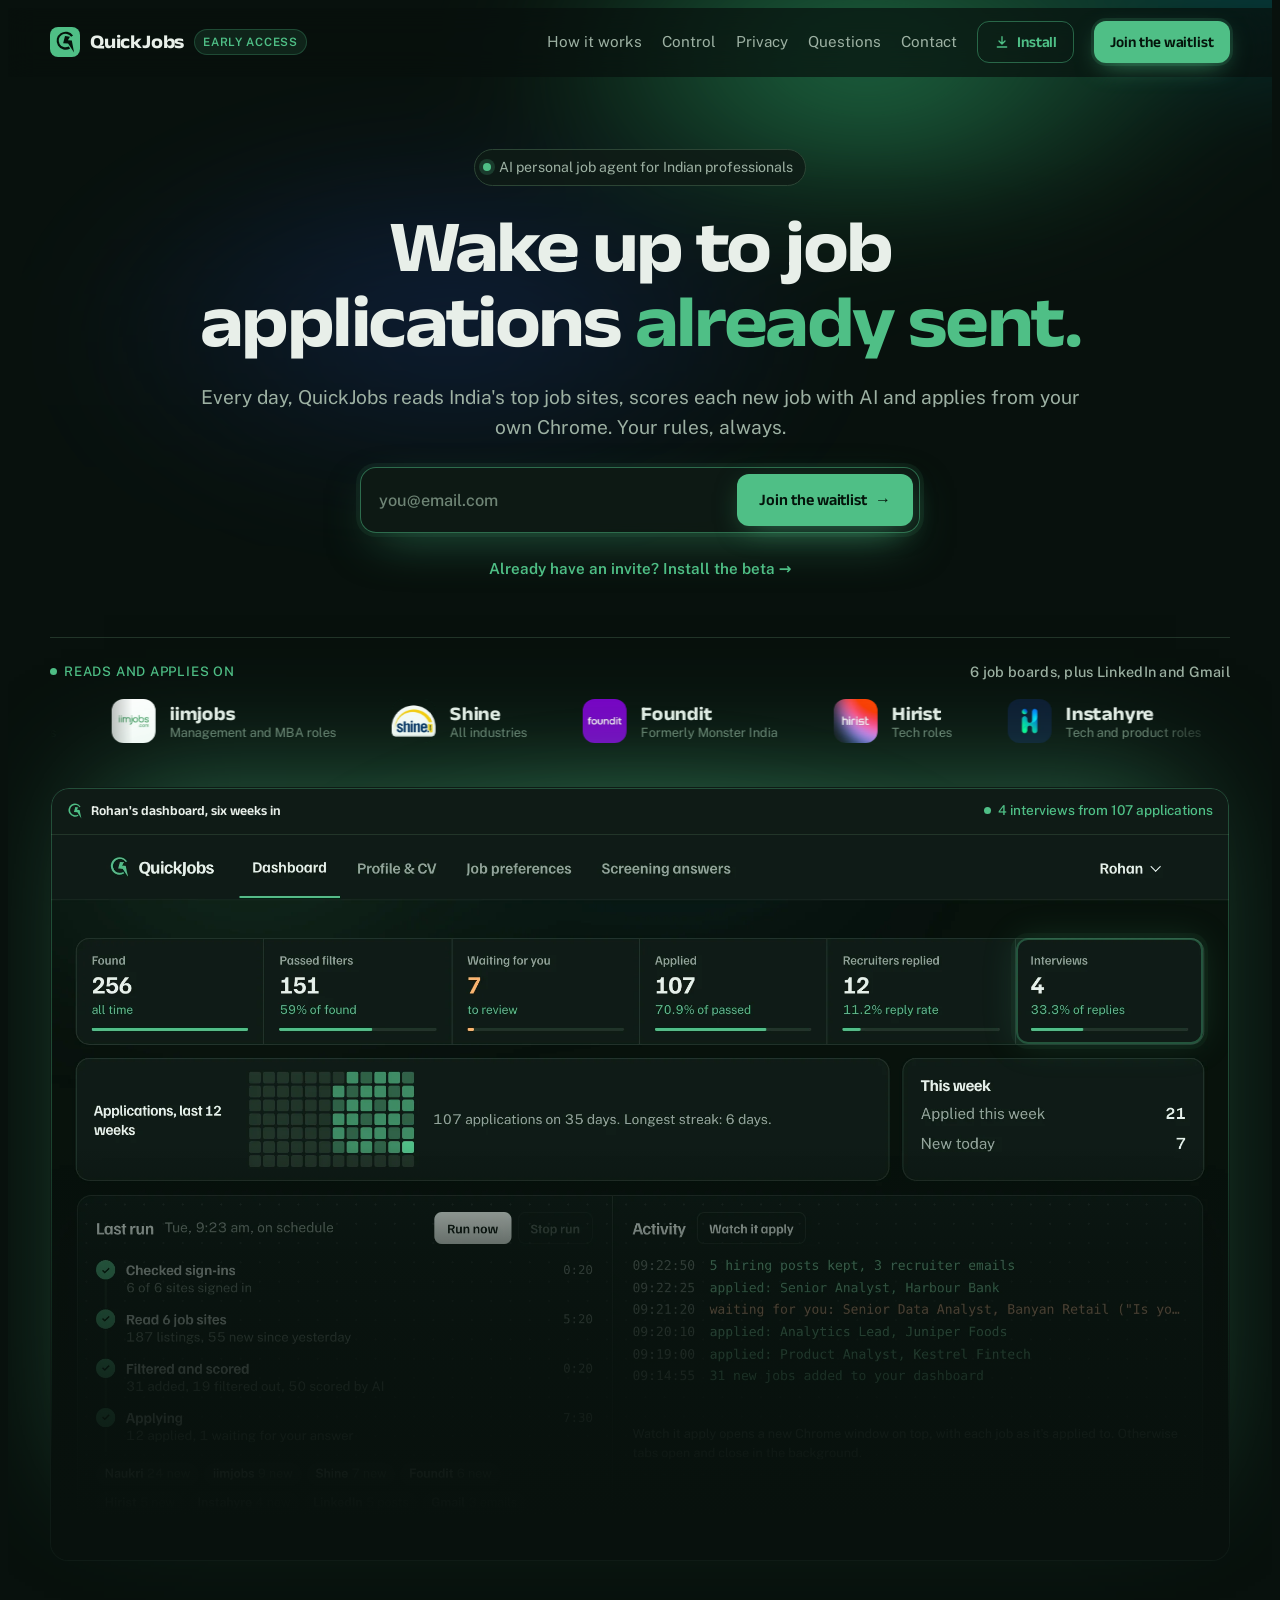
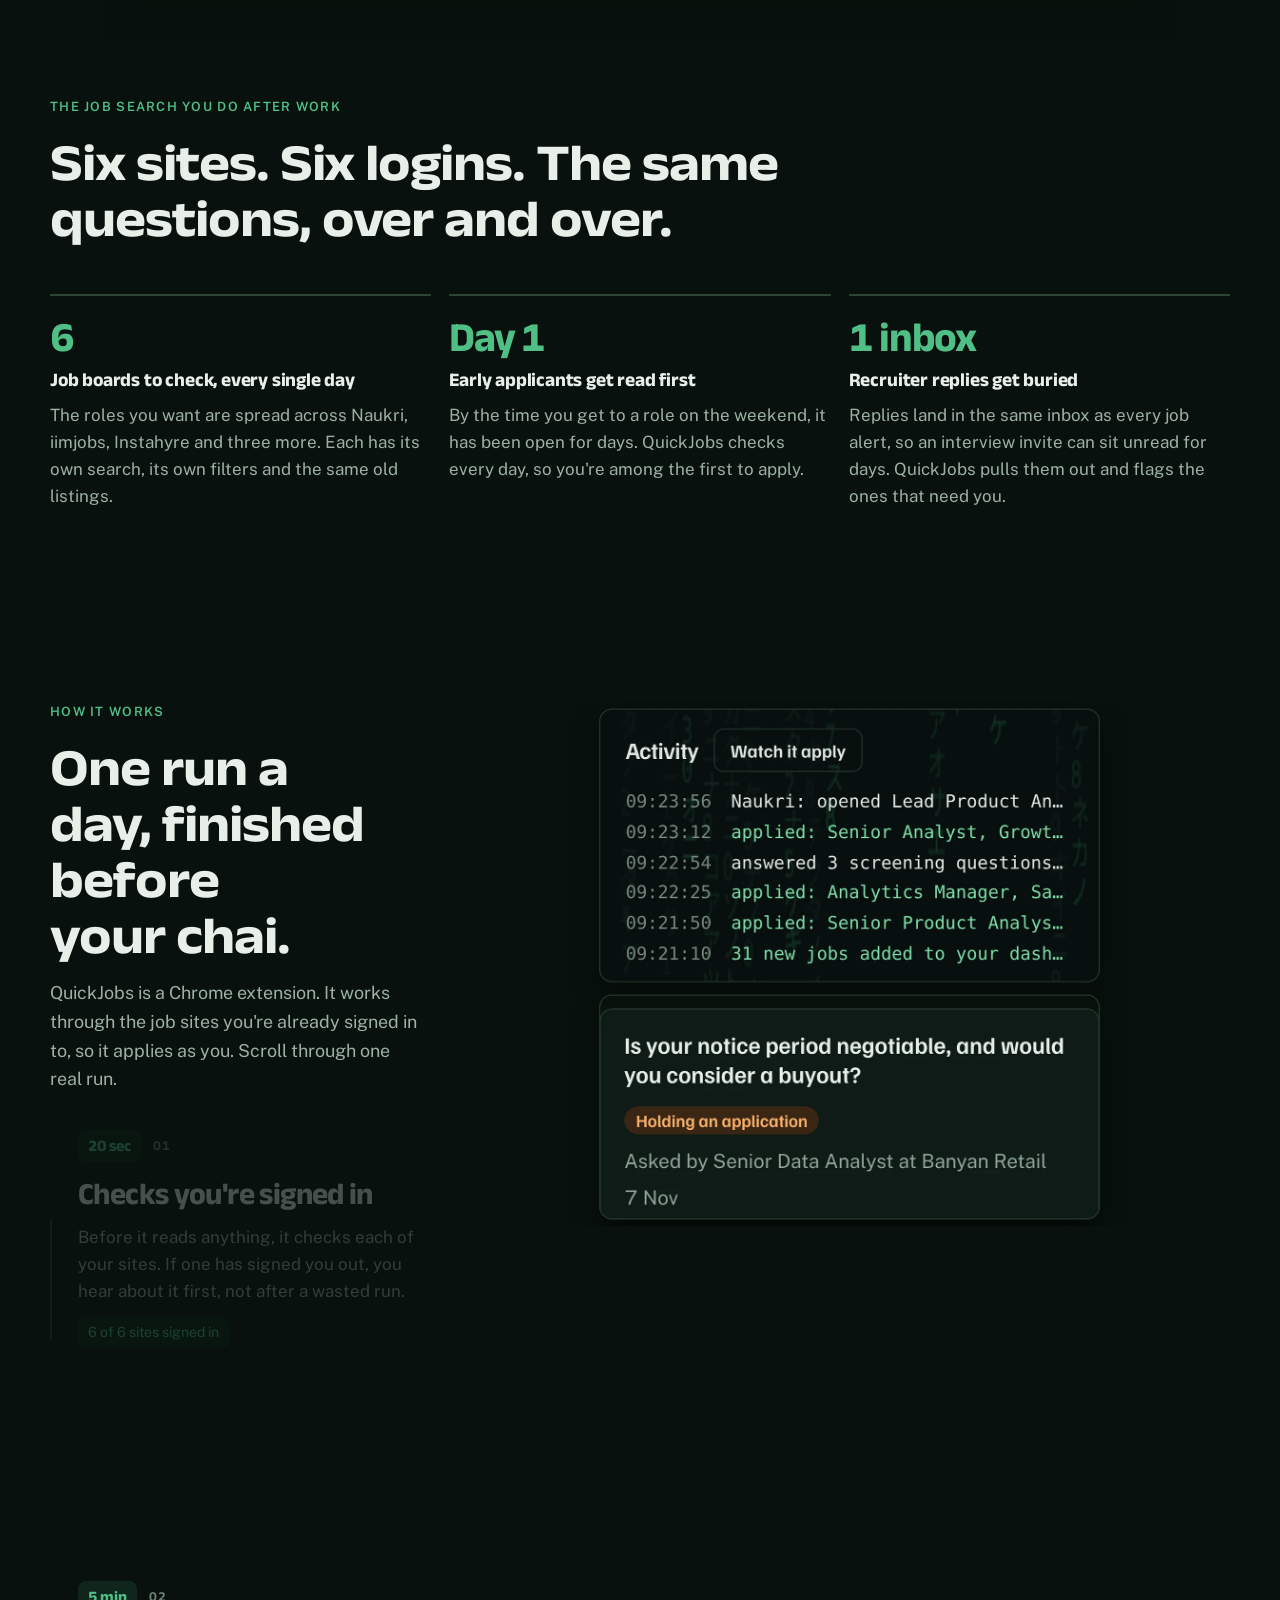
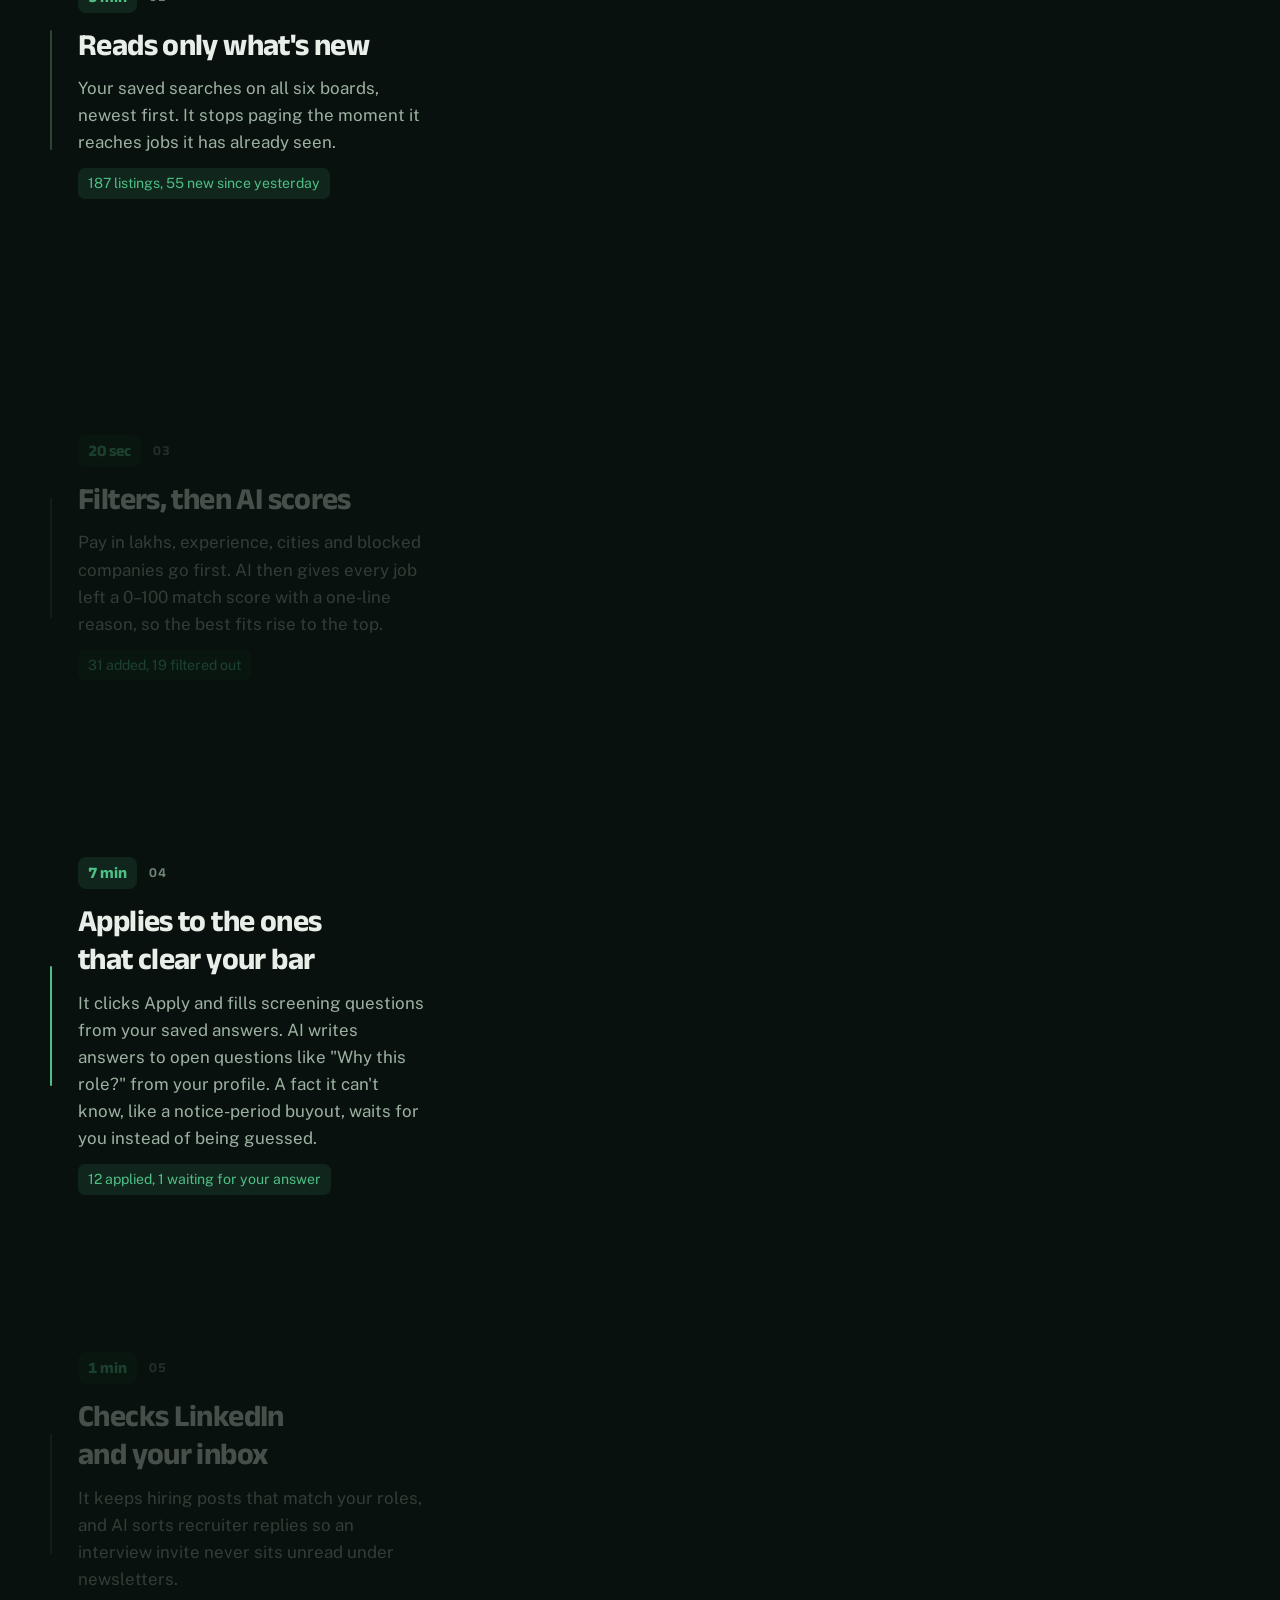
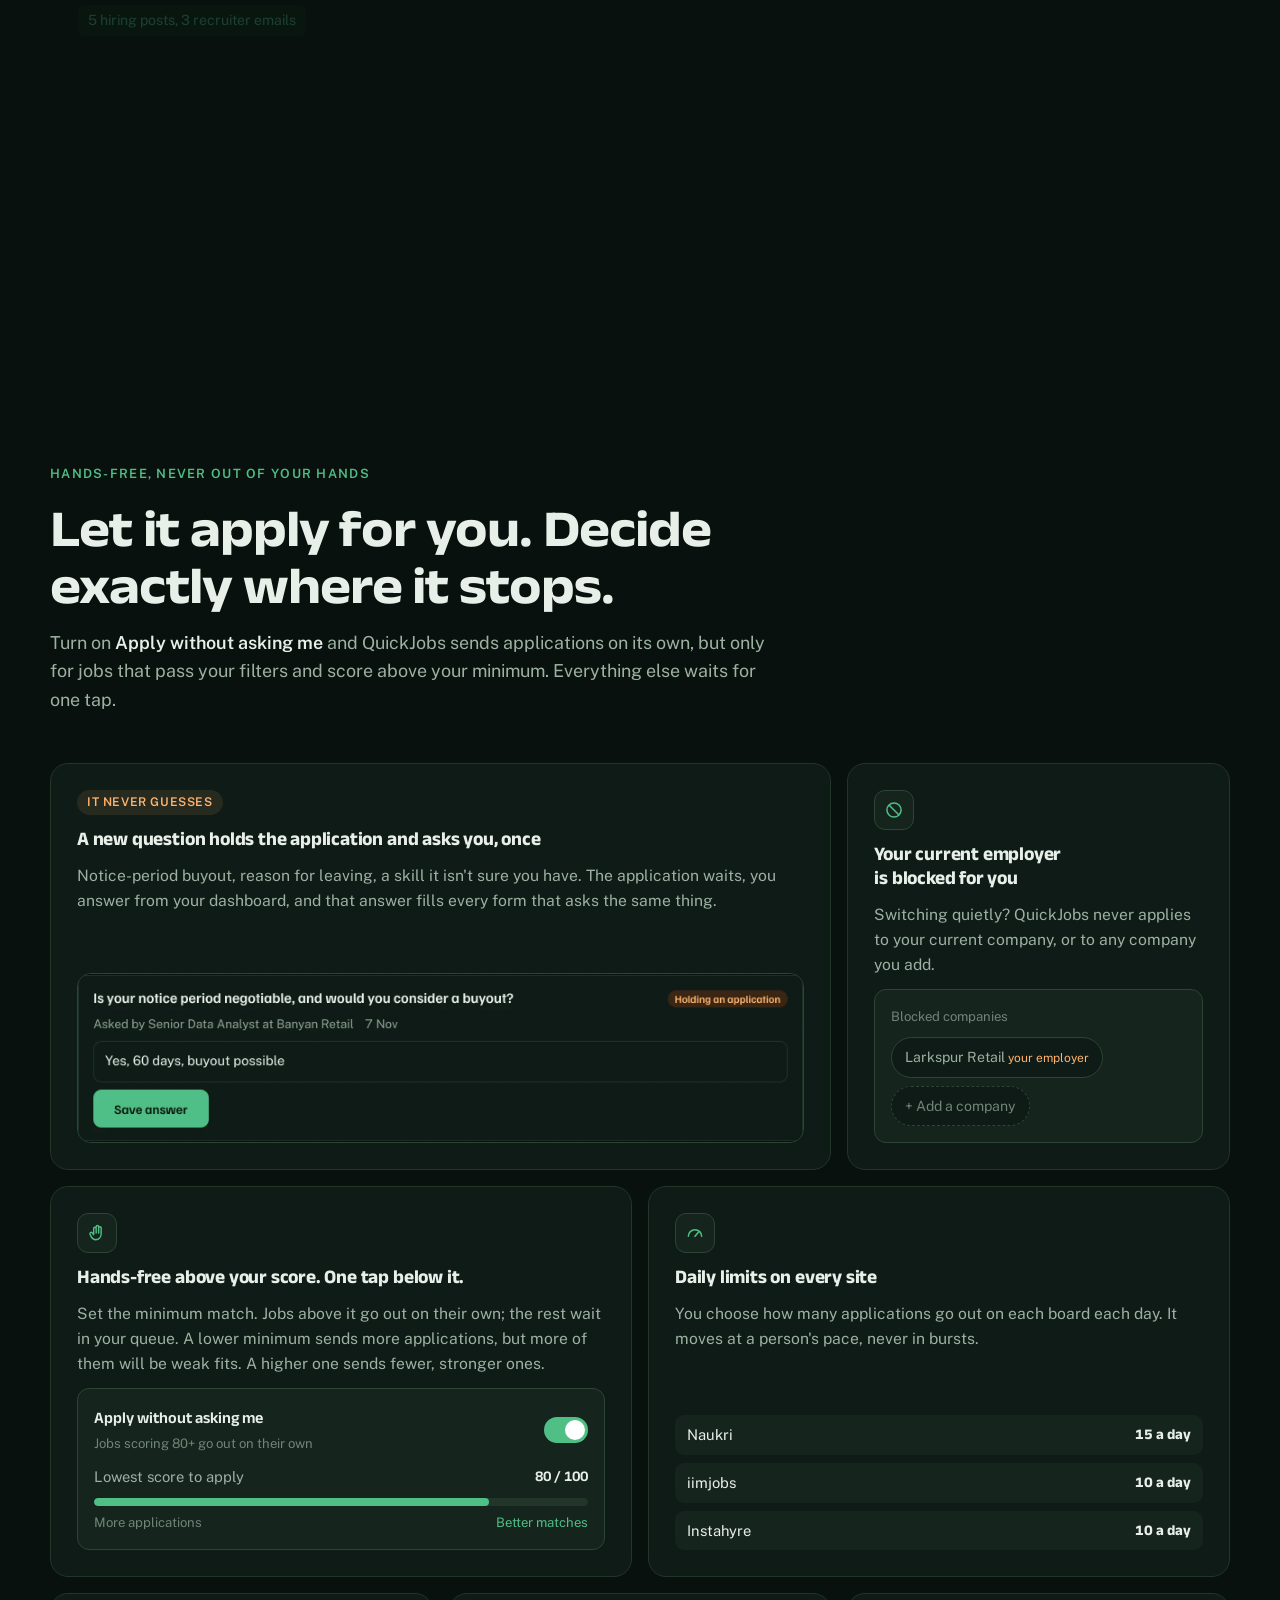
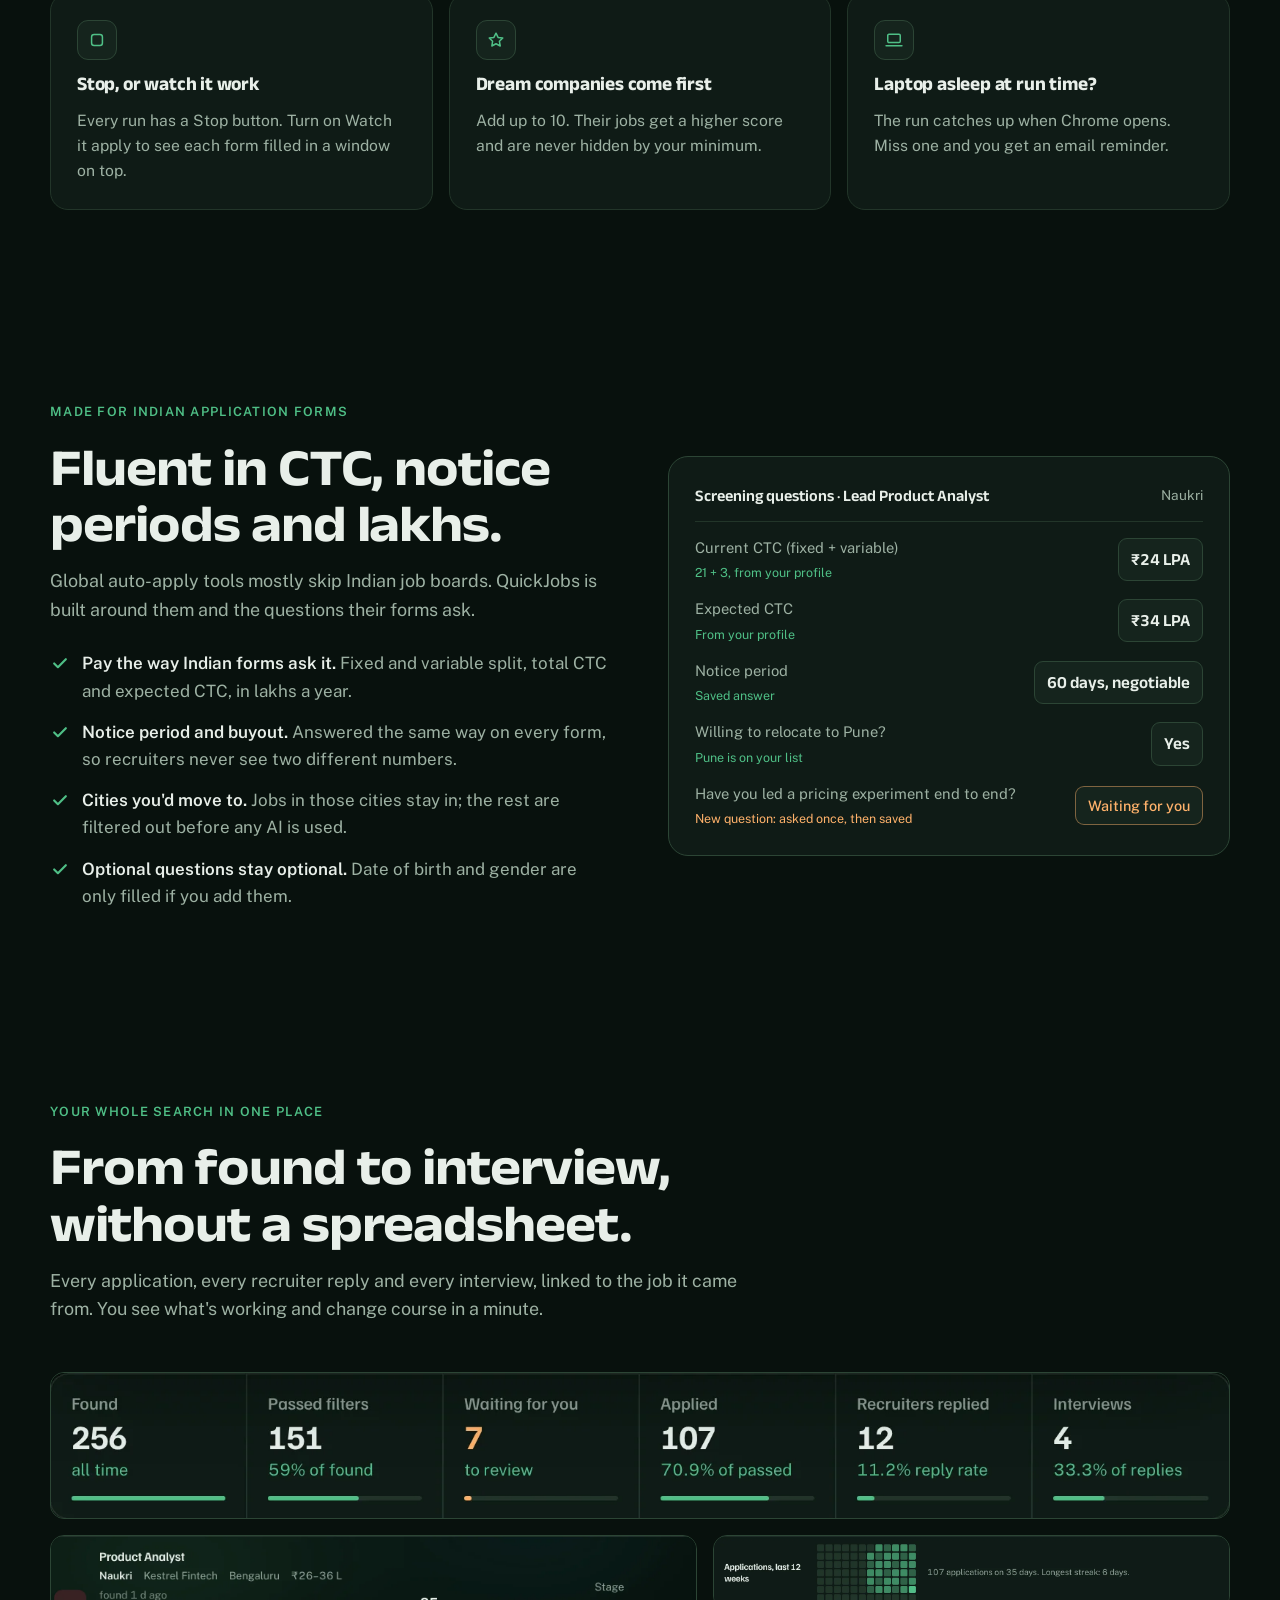
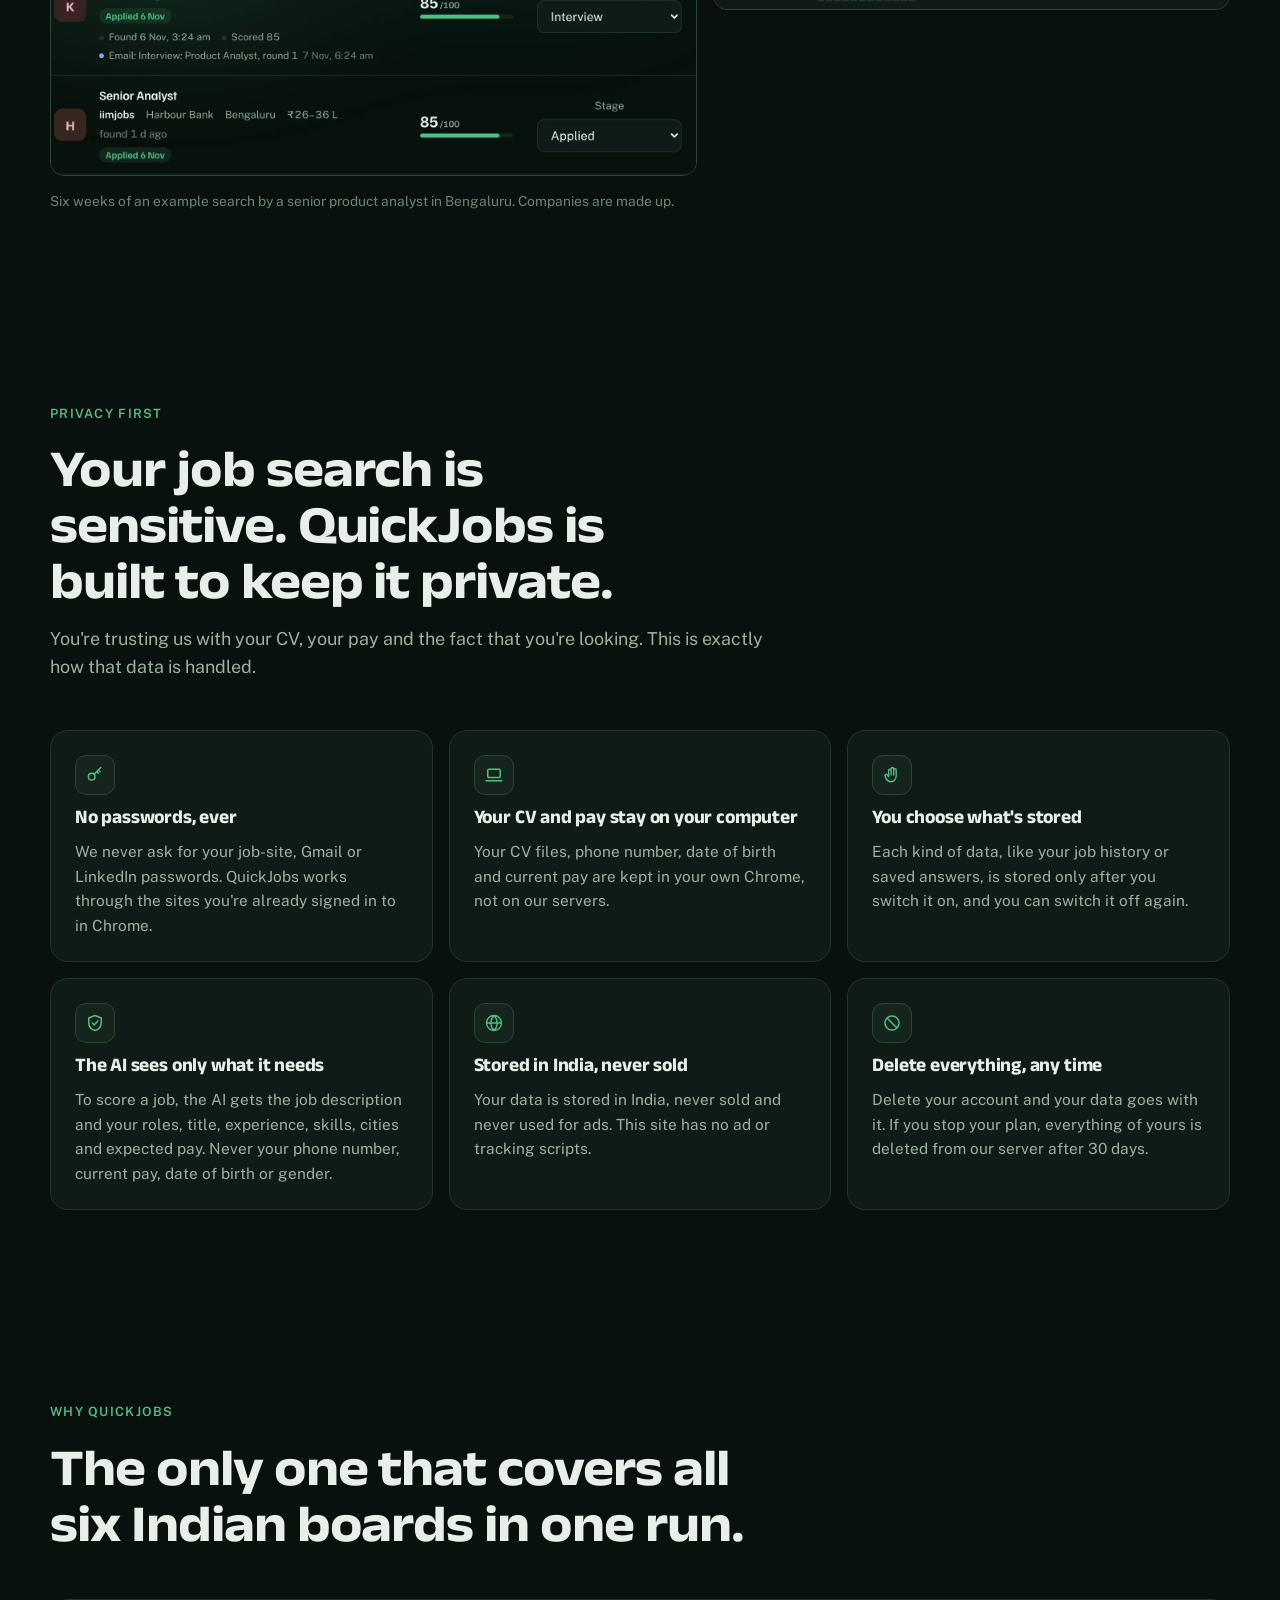
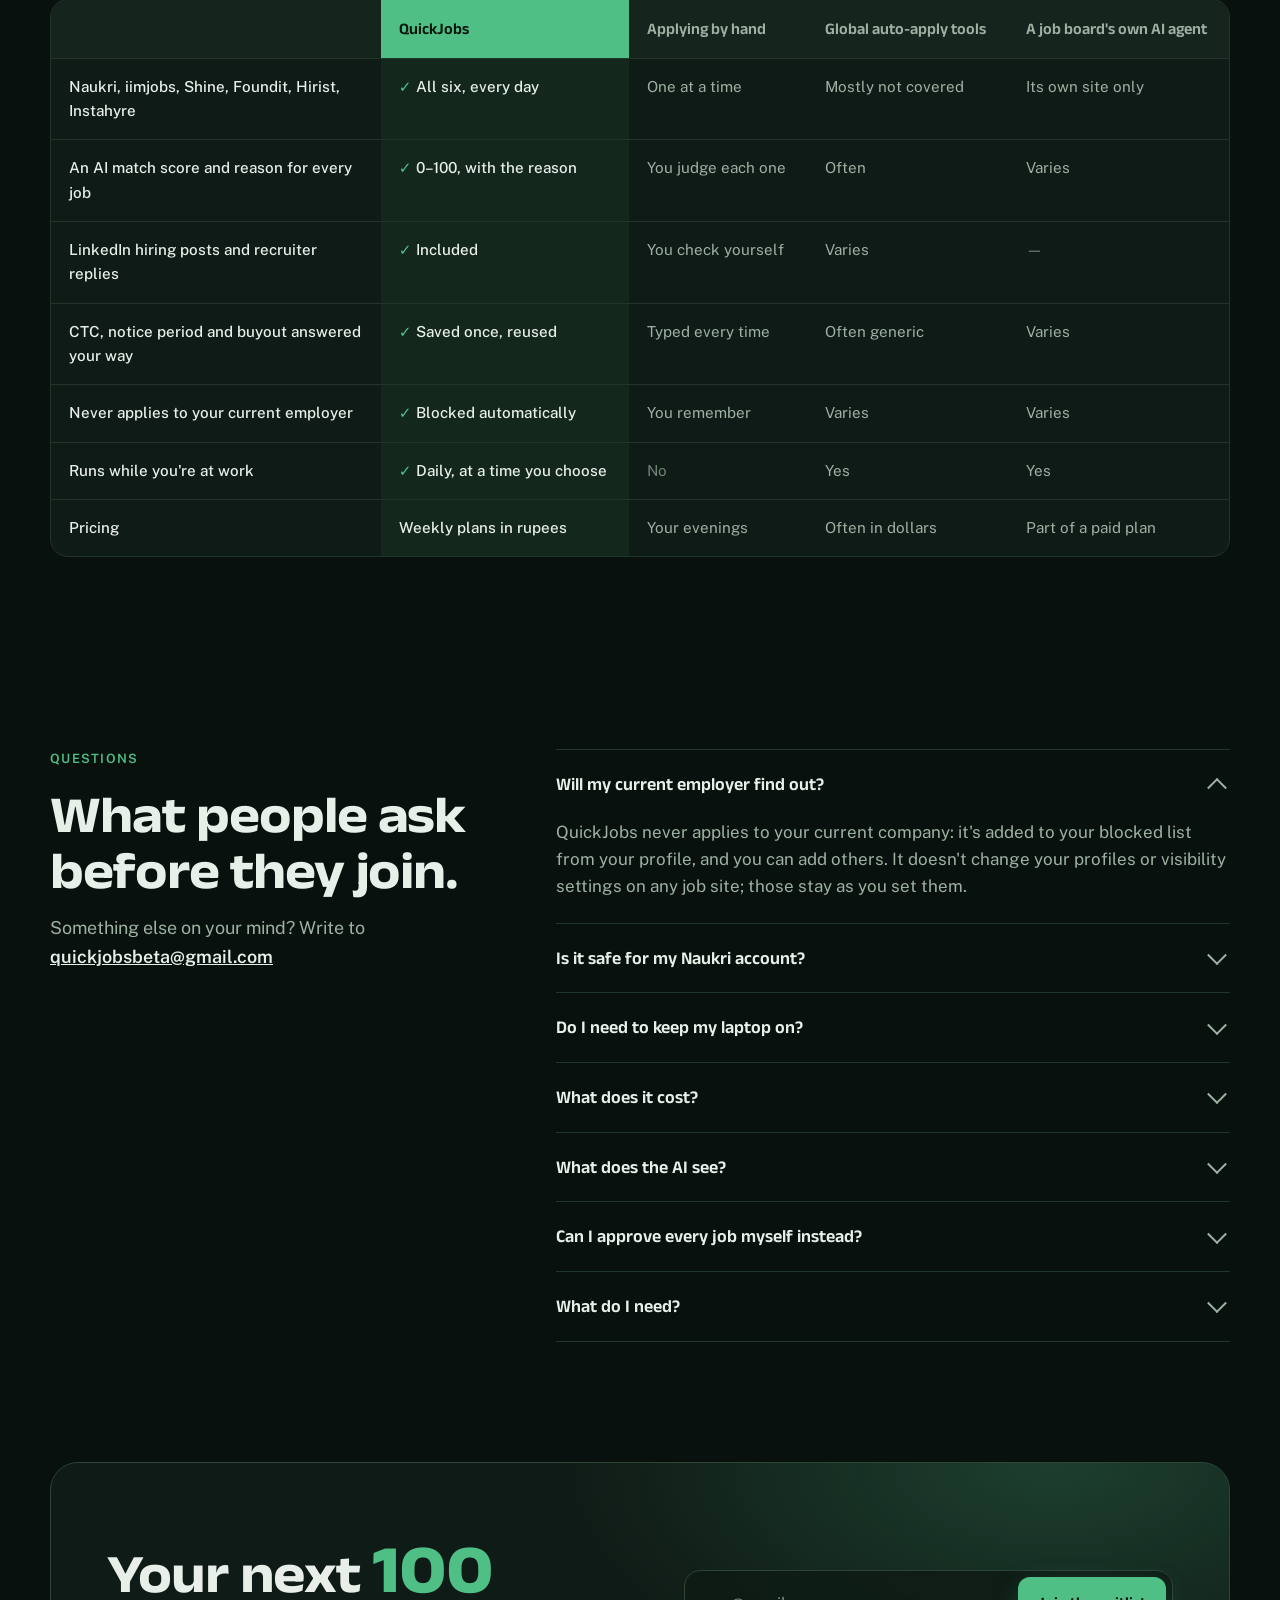
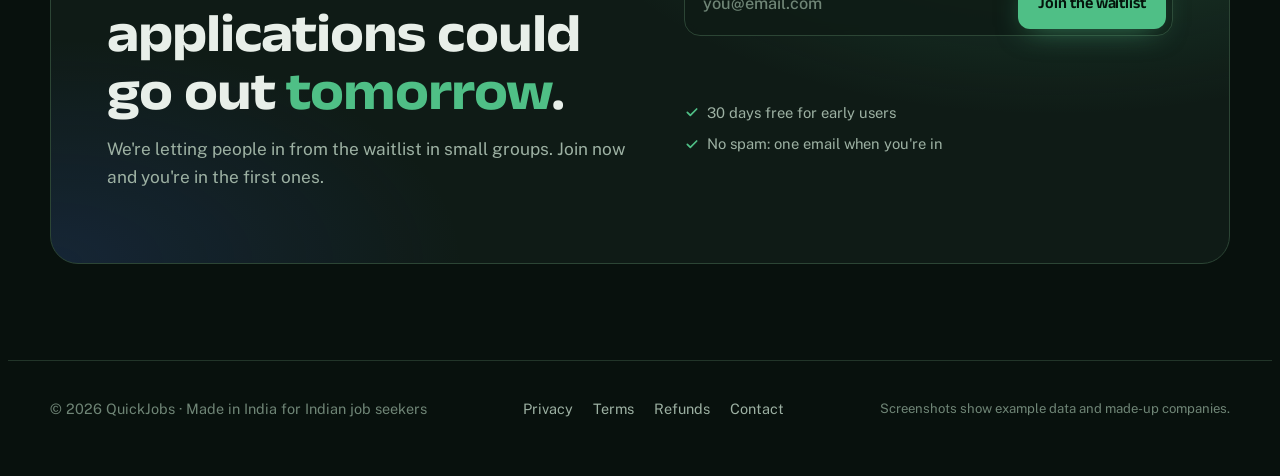
==== commit 78ebc8ed: "Merge remote-tracking branch 'origin/main' into waitlist-to-install" ====
--- a/site/index.html
+++ b/site/index.html
@@ -1233,7 +1233,13 @@
   function showDone(box, email, r) {
     const n = $('#done-tpl').content.firstElementChild.cloneNode(true);
     $('[data-email]', n).textContent = email;
-    if (r.already) $('[data-title]', n).textContent = "You're already on the list.";
+    if (r.code_coming) {
+      // The server emails the beta code on its own as soon as the sign-up is saved (once; nothing here can send it again).
+      const b = document.createElement('b'); b.textContent = email;
+      $('[data-title]', n).textContent = r.already ? "You're in." : "You're in. Check your inbox.";
+      $('[data-sub]', n).replaceChildren(r.already ? 'We sent your beta code to ' : 'Your beta code is on its way to ', b,
+        r.already ? '. Search your inbox for “QuickJobs beta code”.' : '. It usually arrives within a minute. Not there? Check Promotions or Spam.');
+    } else if (r.already) $('[data-title]', n).textContent = "You're already on the list.";
     const code = r.ref_code;
     const qs = $('[data-qs]', n);
     if (!code || r.already) qs.remove();
@@ -1257,8 +1263,8 @@
       err.textContent = ''; btn.disabled = true; const label = btn.textContent; btn.textContent = 'Joining…';
       try {
         const r = await join(email);
-        store.set('qj-joined', { email, ref_code: r.ref_code ?? null }); window.__qjSyncBar?.();
-        $$('.joinbox').forEach((b) => showDone(b, email, b === box ? r : { already: true, ref_code: r.ref_code }));
+        store.set('qj-joined', { email, ref_code: r.ref_code ?? null, code_coming: !!r.code_coming }); window.__qjSyncBar?.();
+        $$('.joinbox').forEach((b) => showDone(b, email, b === box ? r : { already: true, ref_code: r.ref_code, code_coming: !!r.code_coming }));
       } catch (ex) {
         btn.disabled = false; btn.textContent = label;
         err.innerHTML = ex.nodb
@@ -1271,7 +1277,7 @@
 
   // someone who joined before sees their status, not the form
   const prev = store.get('qj-joined');
-  if (prev?.email) $$('.joinbox').forEach((b) => showDone(b, prev.email, { already: true, ref_code: prev.ref_code }));
+  if (prev?.email) $$('.joinbox').forEach((b) => showDone(b, prev.email, { already: true, ref_code: prev.ref_code, code_coming: !!prev.code_coming }));
 })();
 </script>
 
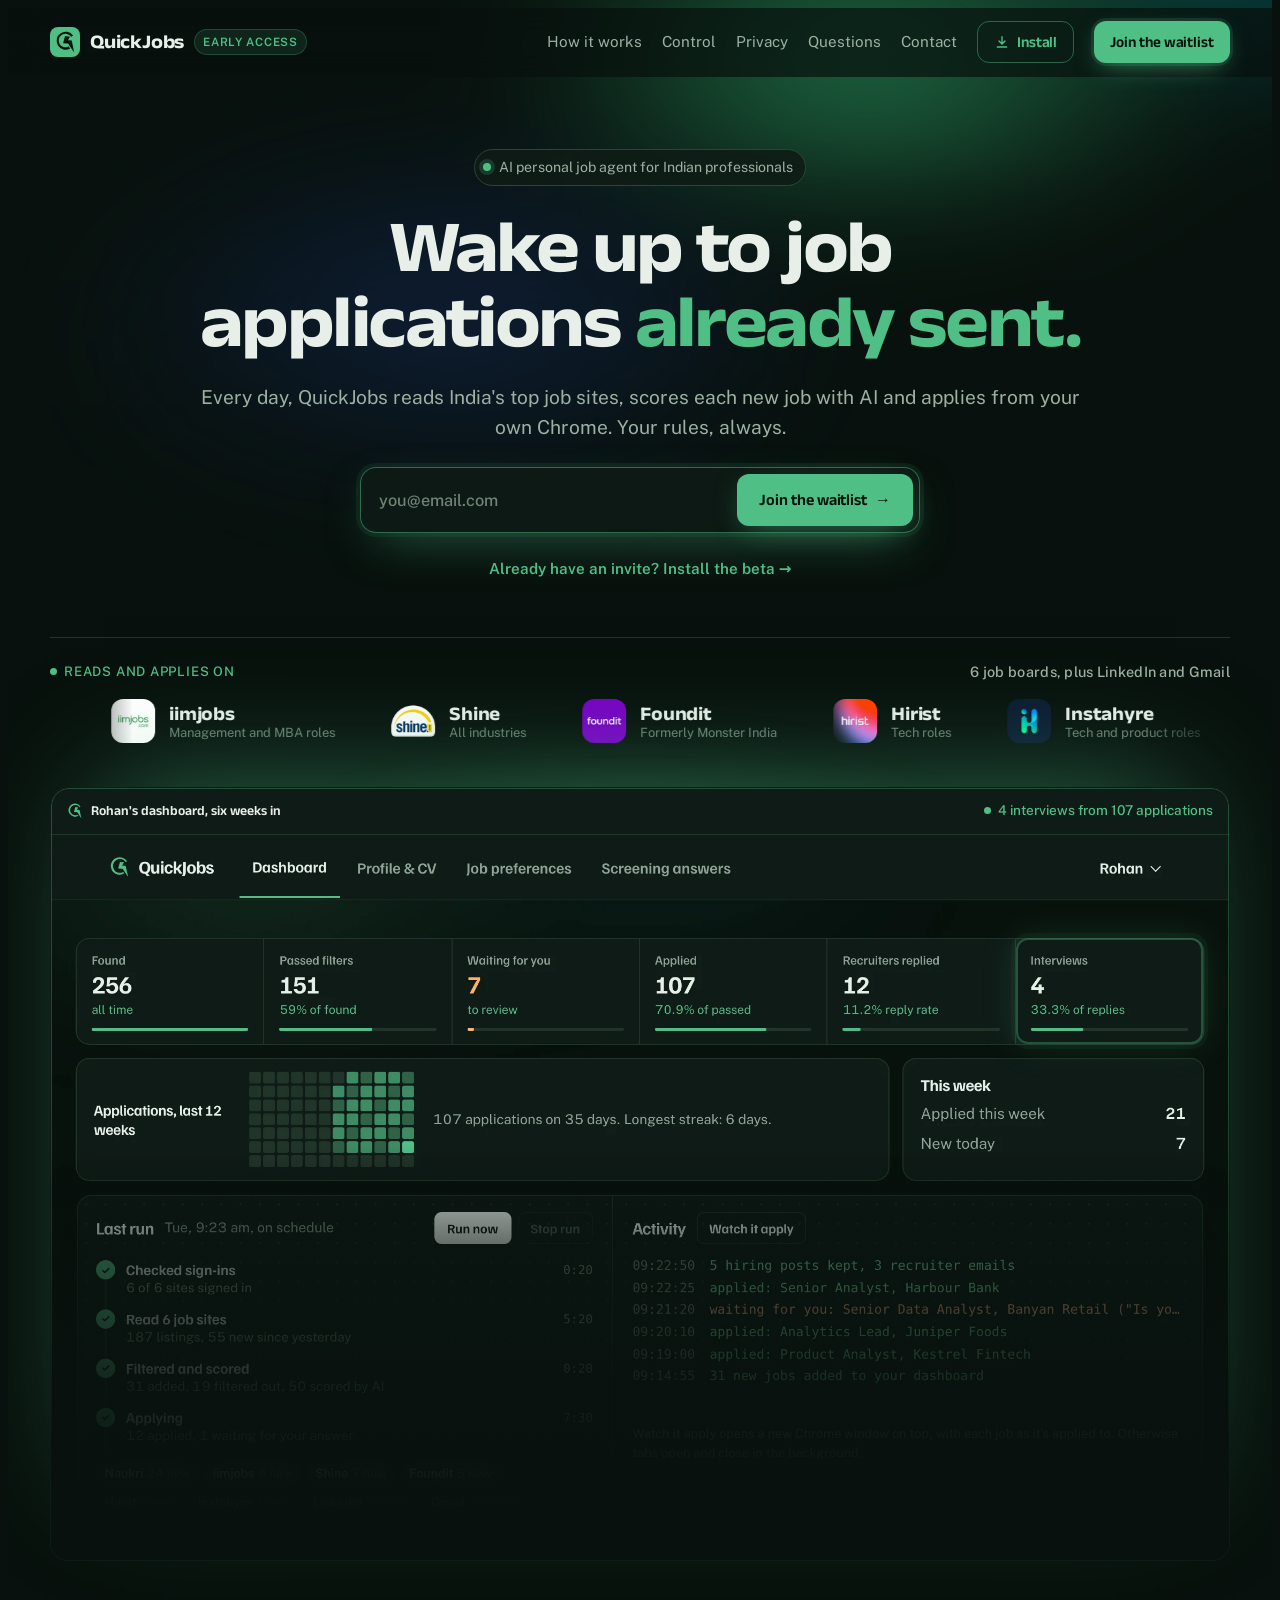
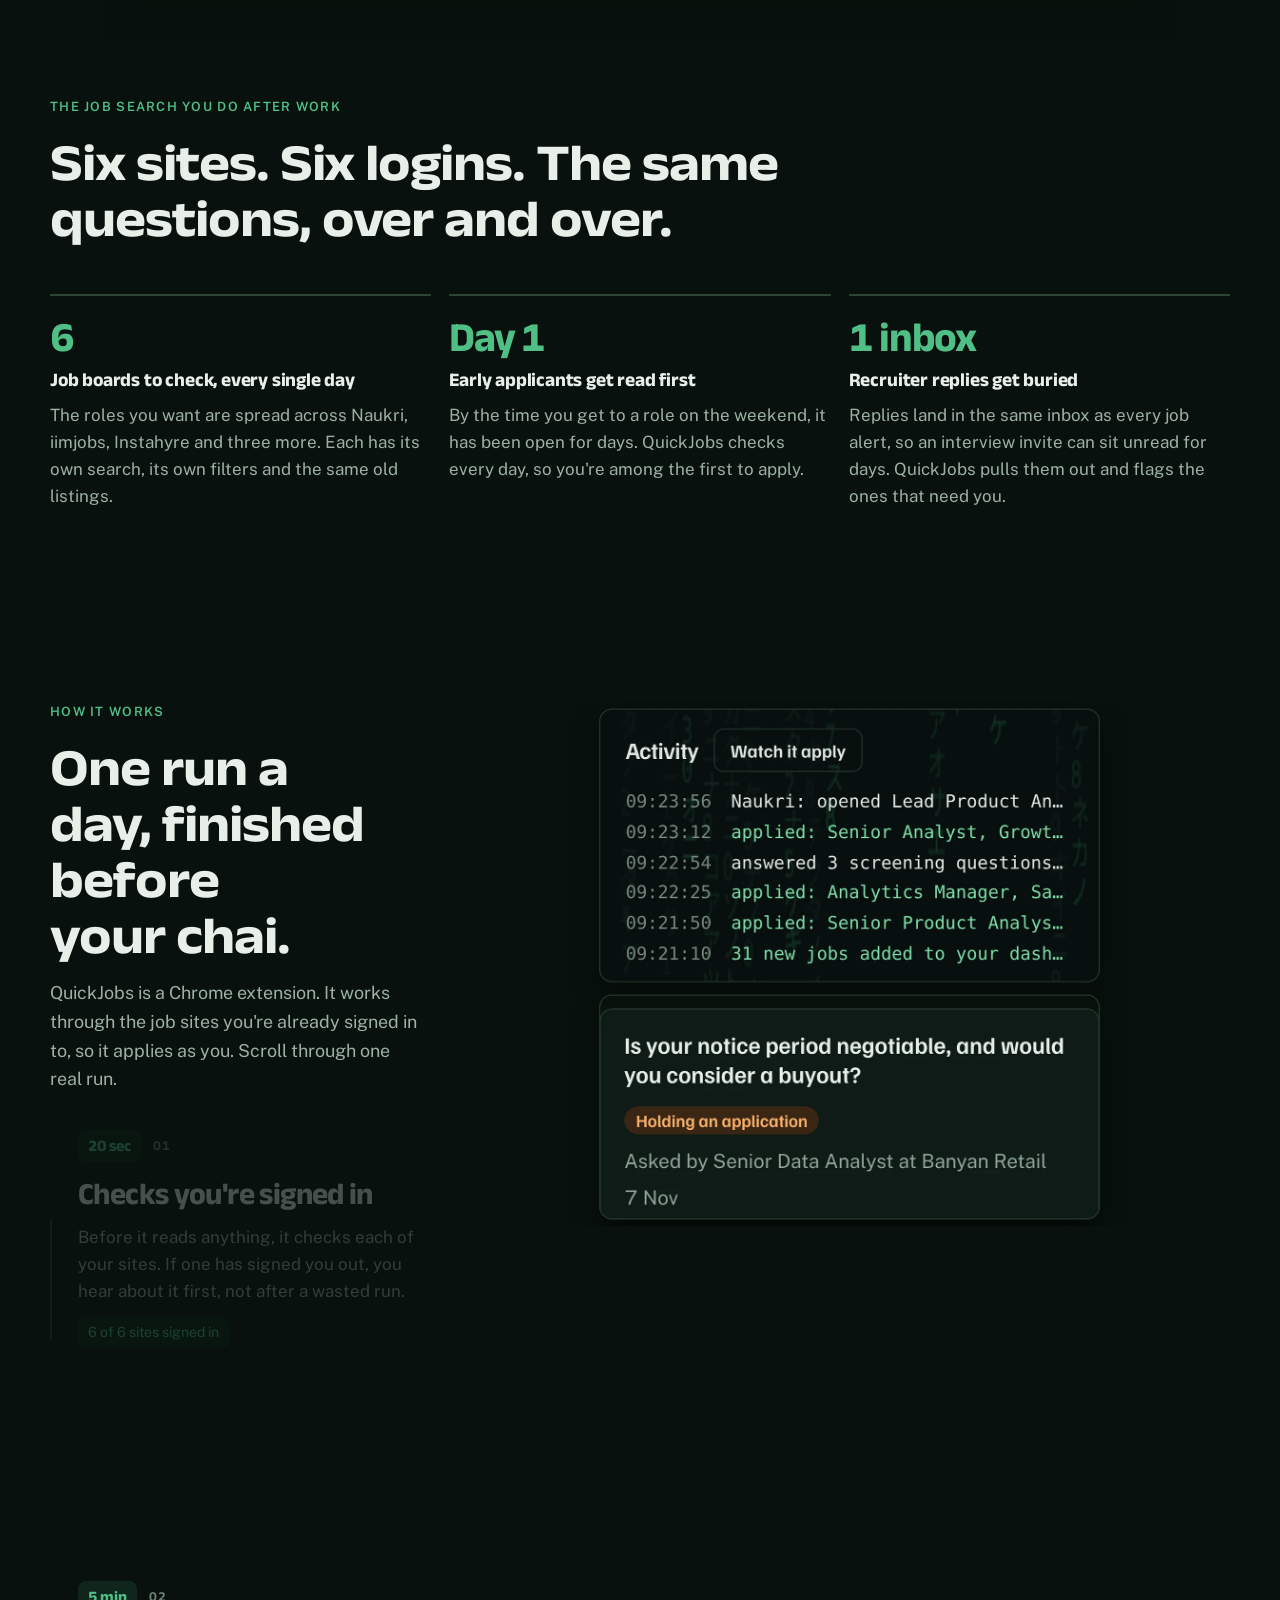
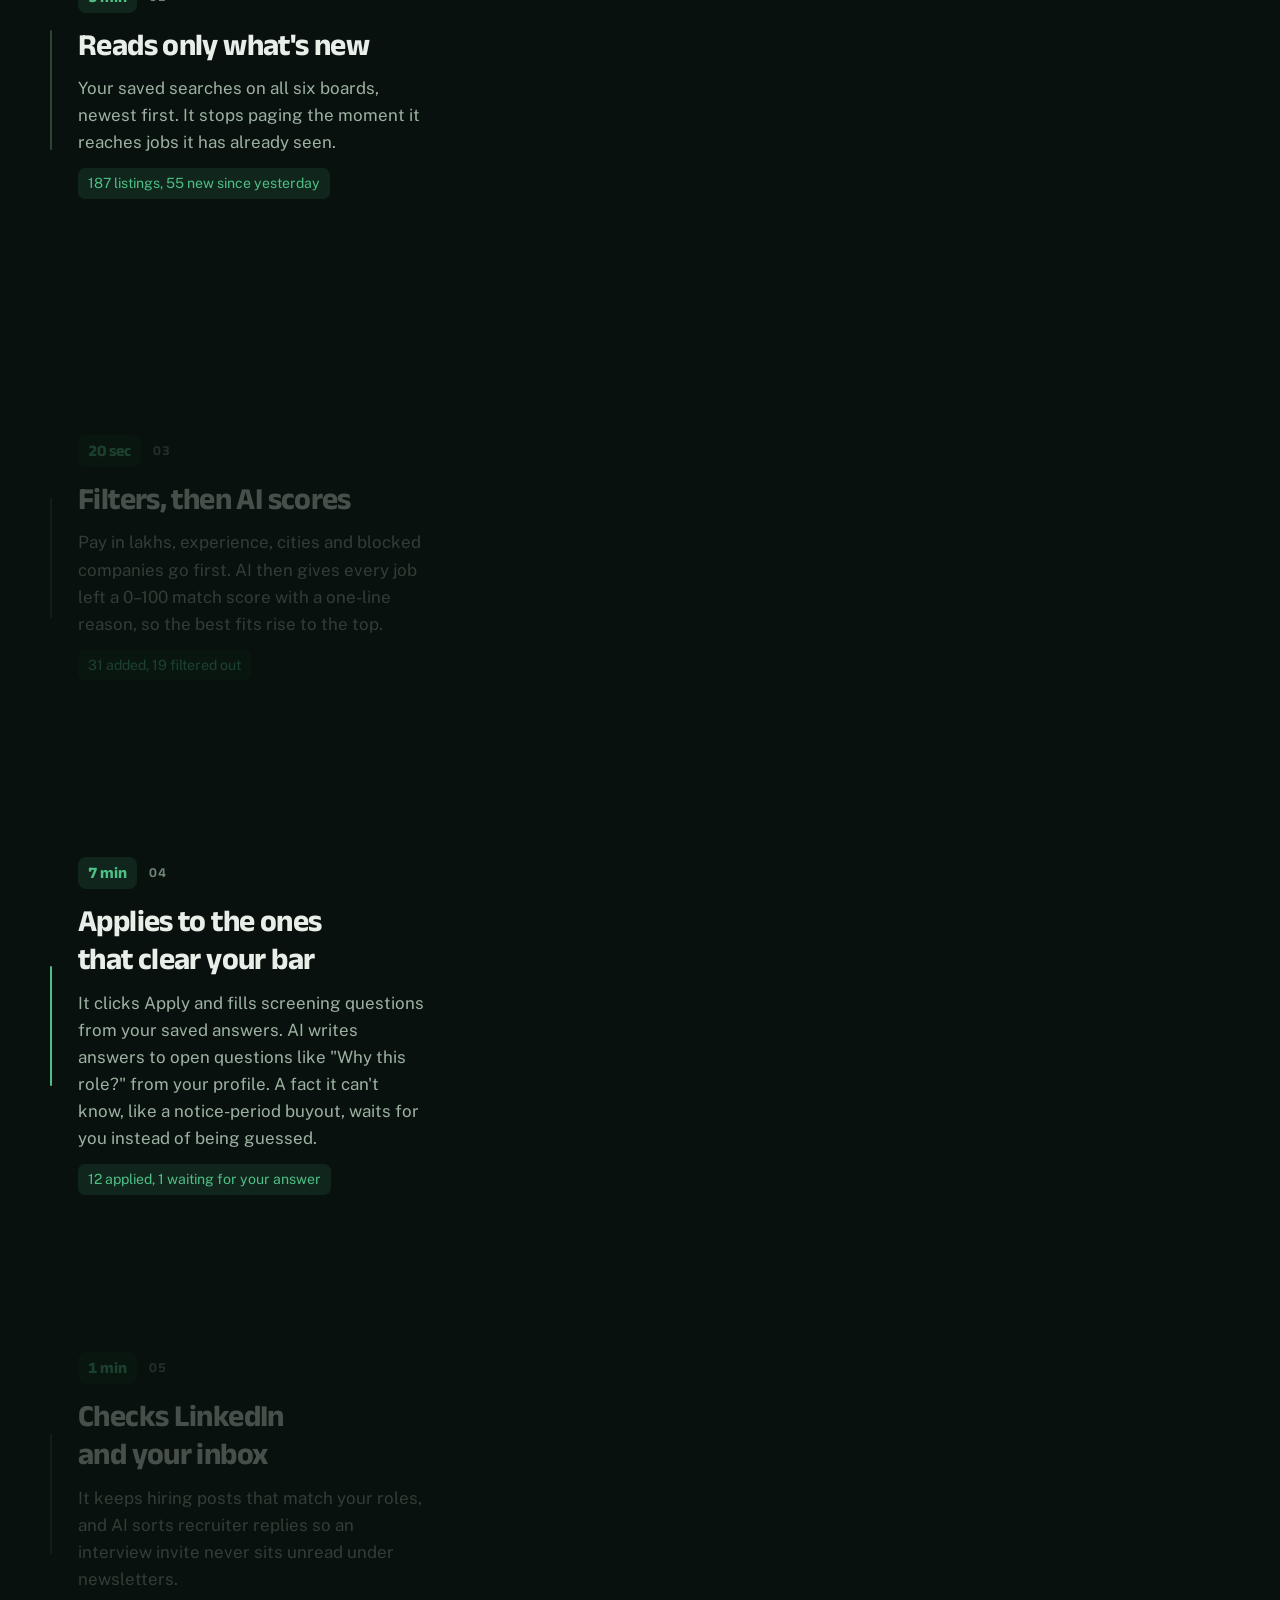
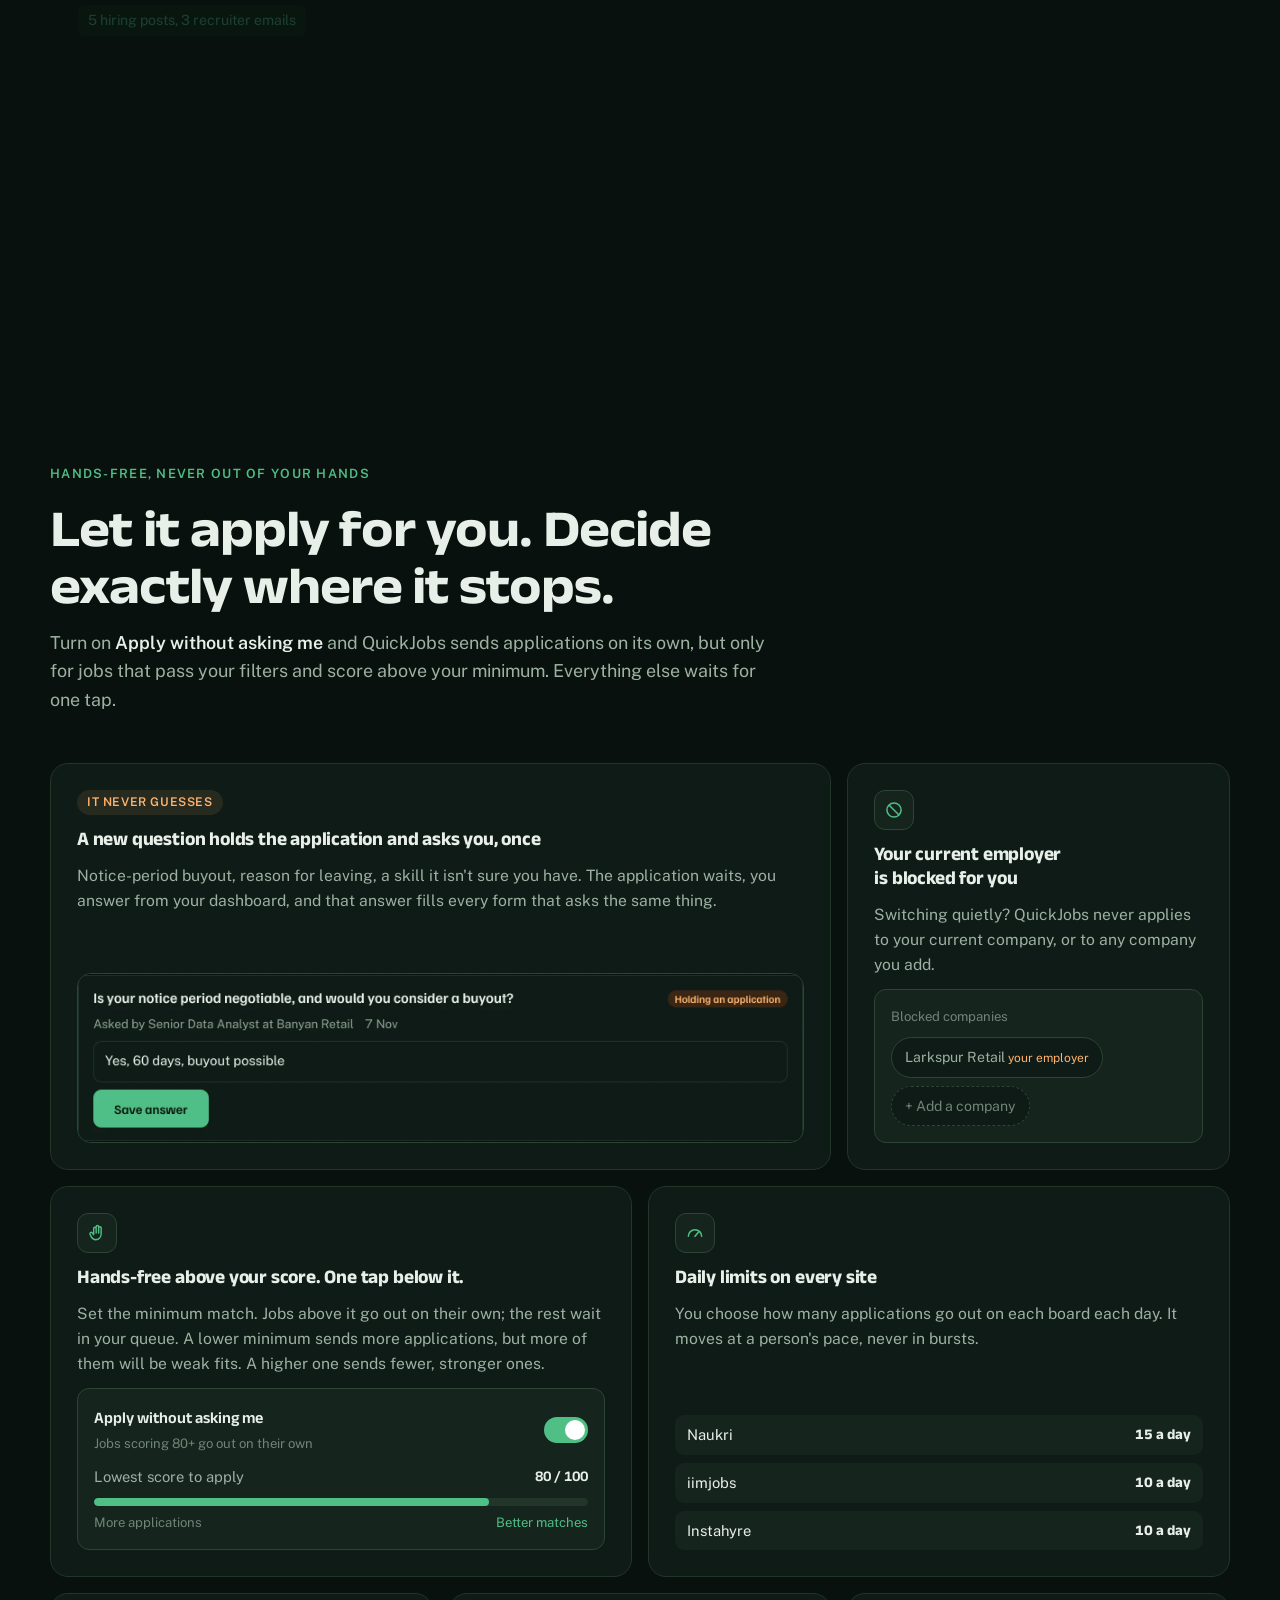
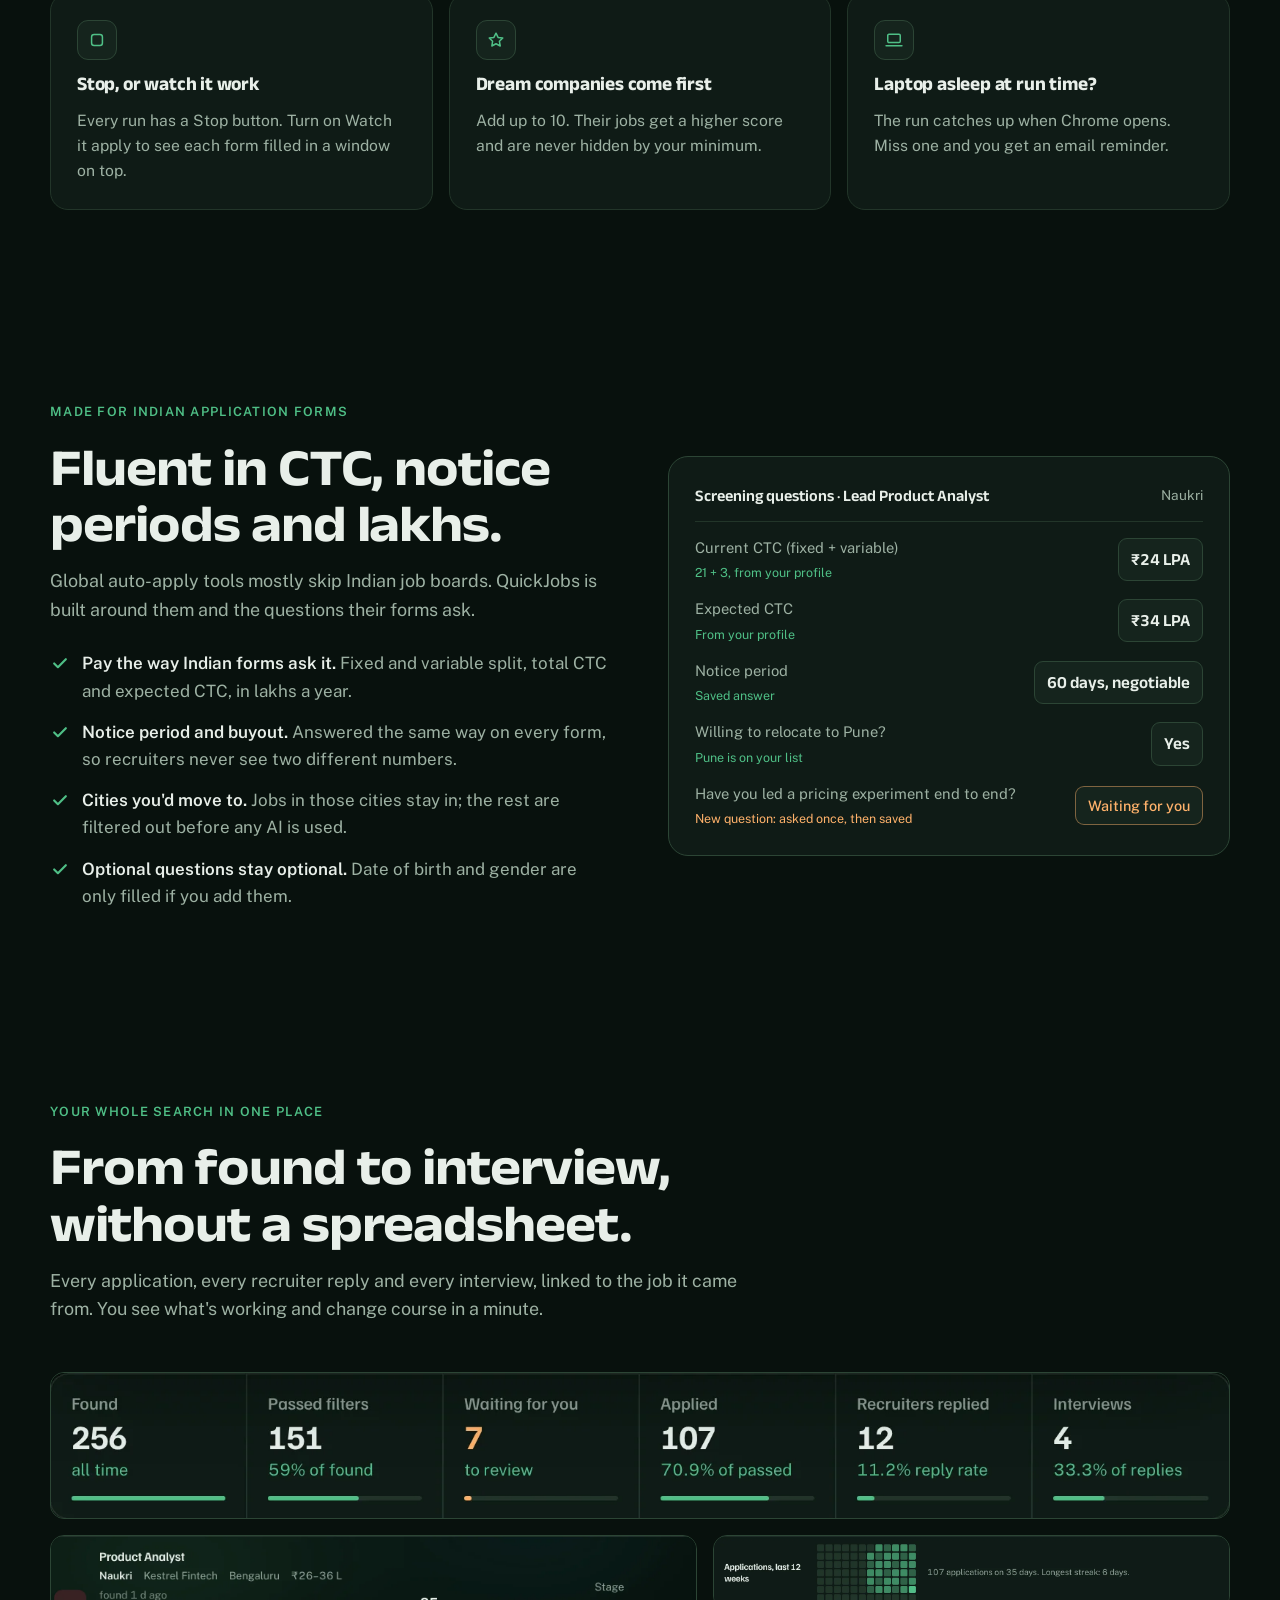
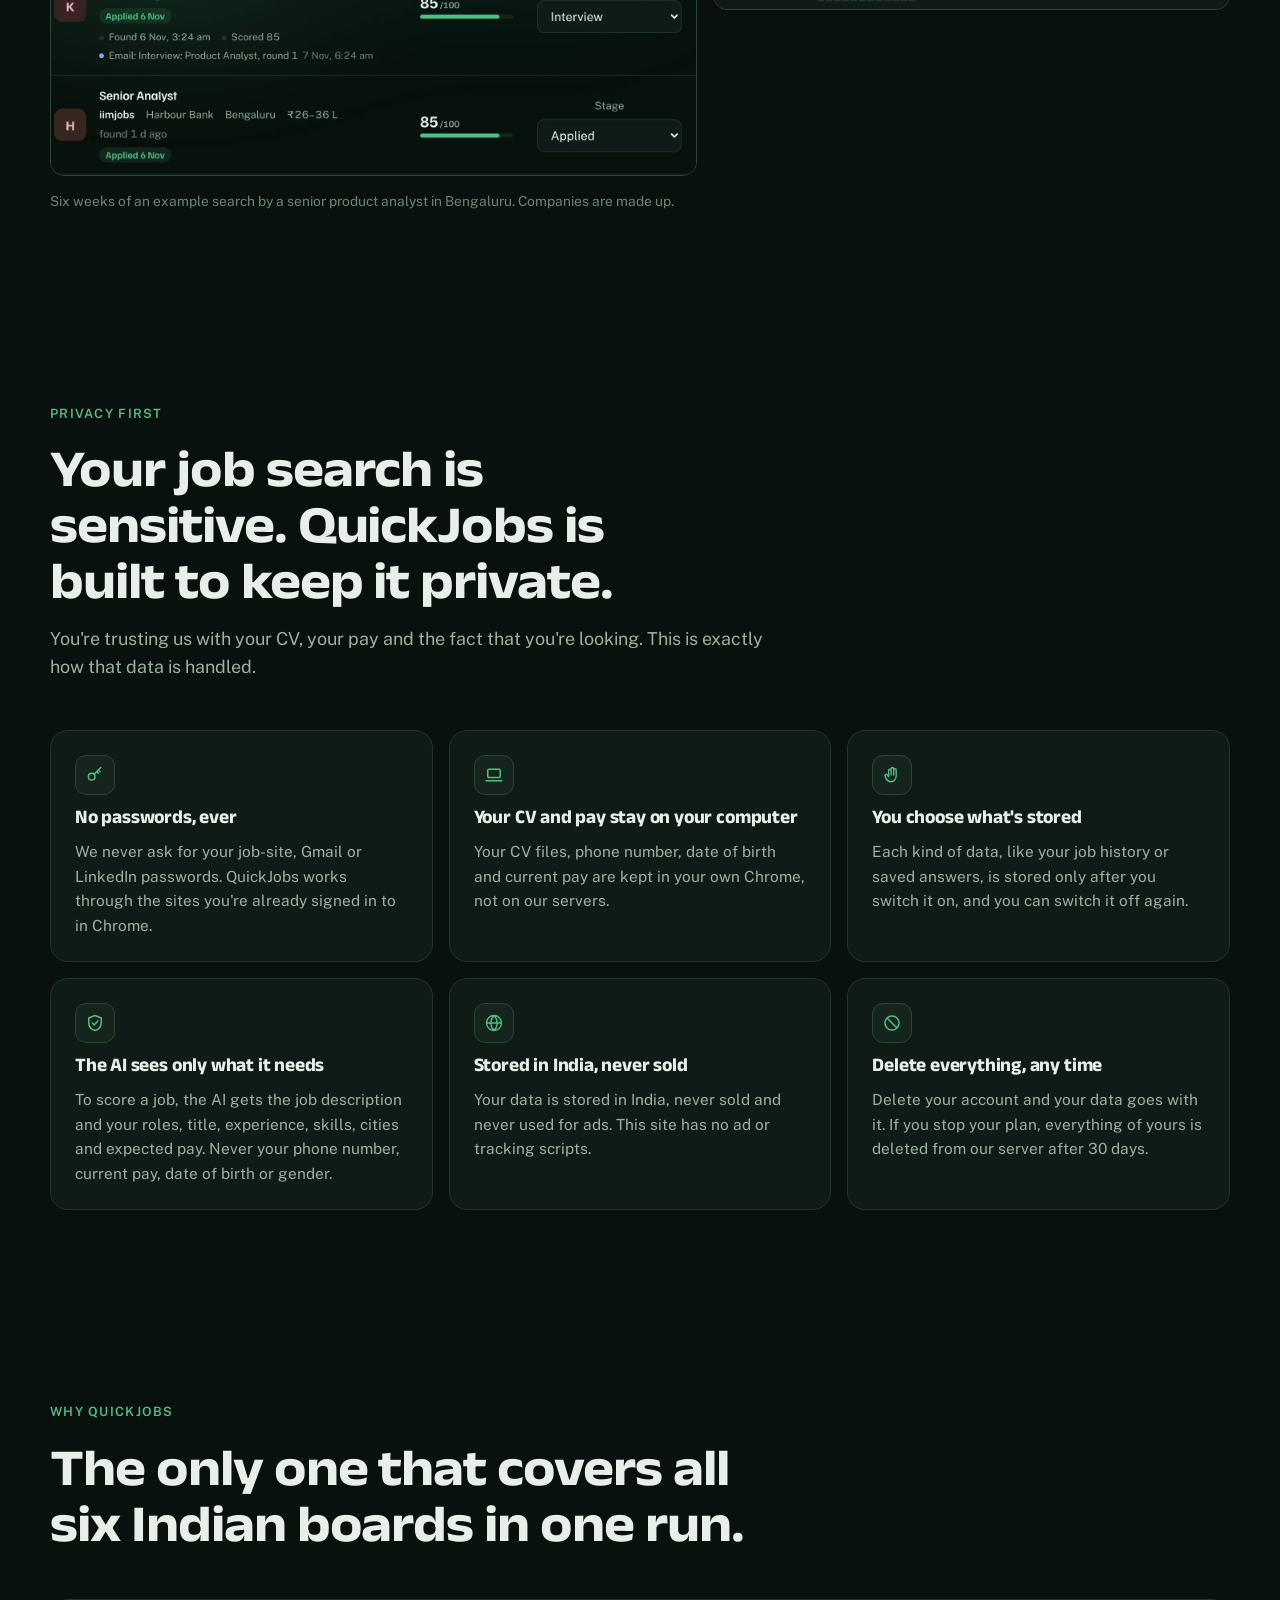
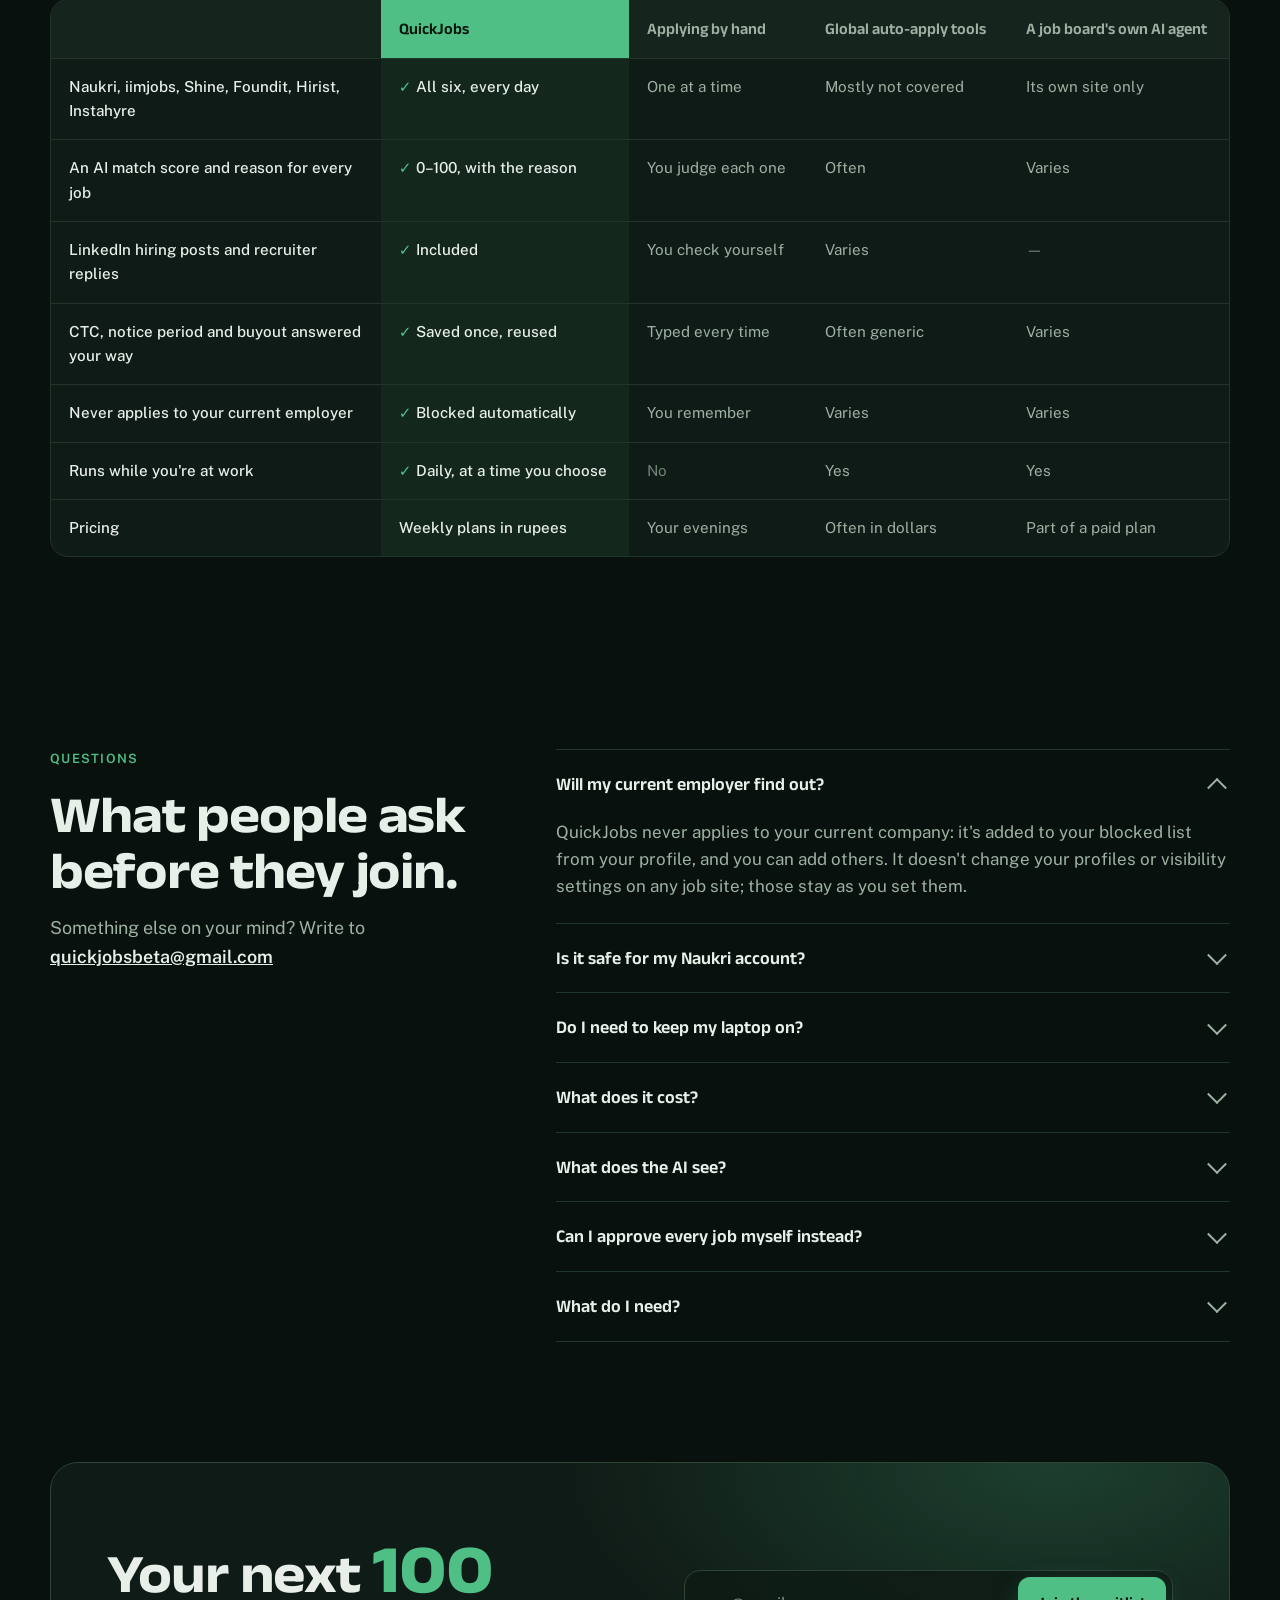
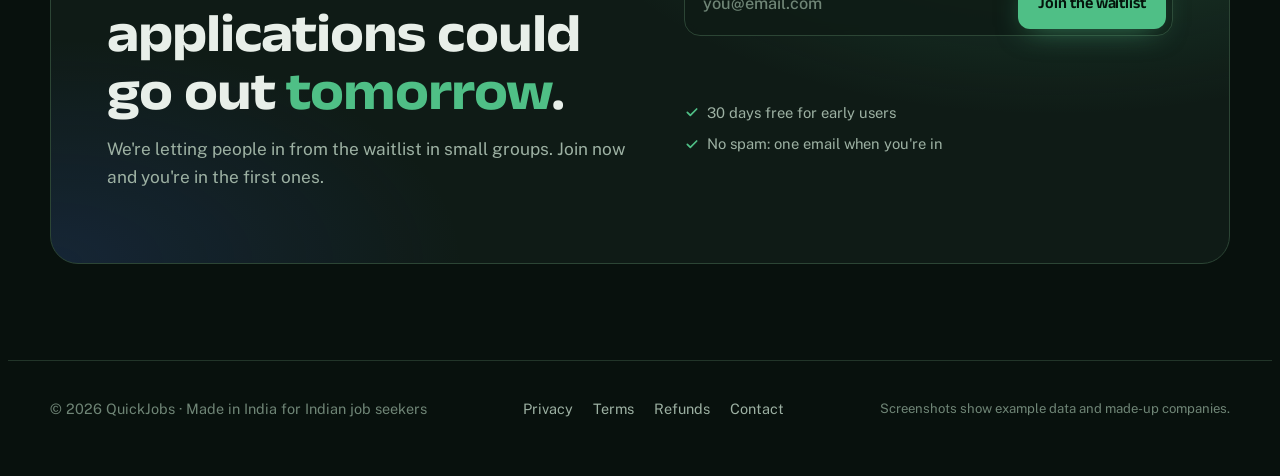
==== commit aee9bf05: "After joining the waitlist: Add to Chrome is the next step, with the install guide alongside - Home " ====
--- a/site/index.html
+++ b/site/index.html
@@ -439,9 +439,28 @@
 .done h3 .ck svg{width:15px;height:15px}
 .done p{color:var(--muted);font-size:.96rem}
 .done .pos{font-family:var(--display);font-weight:700;color:var(--fg)}
-.qs{display:flex;flex-direction:column;gap:14px}
-.qs fieldset{border:0;margin:0;padding:0;display:flex;flex-direction:column;gap:8px}
-.qs legend{font-size:.9rem;font-weight:600;color:var(--fg);margin-bottom:8px;padding:0}
+/* After joining: one next step, Add to Chrome. A soft halo, a light sweep and a nudging arrow draw the eye to it. */
+.next{display:flex;flex-direction:column;gap:14px;padding-top:16px;border-top:1px solid var(--line)}
+.next-k{font-size:.78rem;font-weight:600;letter-spacing:.08em;text-transform:uppercase;color:var(--fern)}
+.next-k i{font-style:normal;color:var(--faint);margin:0 4px}
+.add-btn{position:relative;overflow:hidden;display:flex;align-items:center;gap:14px;width:100%;min-height:68px;padding:12px 22px;border-radius:14px;text-decoration:none;text-align:left;
+  box-shadow:0 0 0 4px rgba(79,191,134,.16),0 16px 40px -12px rgba(79,191,134,.75)}
+.add-btn:hover{box-shadow:0 0 0 6px rgba(79,191,134,.2),0 18px 46px -12px rgba(79,191,134,.85)}
+.add-logo{width:30px;height:30px;flex:none}
+.add-t{display:flex;flex-direction:column;gap:2px;flex:1;min-width:0;white-space:normal}
+@media (max-width:420px){.add-btn{gap:12px;padding:12px 16px}.add-t b{font-size:1.12rem}}
+.add-t b{font-family:var(--display);font-size:1.25rem;font-weight:700;letter-spacing:-.01em;line-height:1.15}
+.add-t small{font-size:.86rem;font-weight:500;opacity:.78}
+.add-go{width:24px;height:24px;flex:none}
+.add-btn::after{content:"";position:absolute;inset:0;background:linear-gradient(105deg,transparent 35%,rgba(255,255,255,.38) 50%,transparent 65%);transform:translateX(-130%);pointer-events:none}
+@media (prefers-reduced-motion:no-preference){.add-btn::after{animation:qj-sheen 4.5s ease-in-out .8s infinite}.add-go{animation:add-nudge 1.8s ease-in-out infinite}
+  .add-btn:hover .add-go{animation:none;transform:translateX(4px)}
+  @keyframes add-nudge{0%,60%,100%{transform:translateX(0)}30%{transform:translateX(5px)}}}
+.next-steps{margin:0;padding:0;list-style:none;counter-reset:ns;display:flex;flex-direction:column;gap:8px}
+.next-steps li{counter-increment:ns;display:flex;align-items:baseline;gap:10px;color:var(--muted);font-size:.95rem}
+.next-steps li::before{content:counter(ns);flex:none;width:22px;height:22px;border-radius:50%;border:1px solid var(--line-2);display:inline-grid;place-items:center;font:700 .75rem var(--display);color:var(--fg);transform:translateY(-1px)}
+.next-steps b{color:var(--fg);font-weight:600;overflow-wrap:anywhere}
+.next-note{font-size:.88rem!important;color:var(--faint)!important}
 .chips{display:flex;flex-wrap:wrap;gap:8px}
 .chips label{position:relative}
 .chips input{position:absolute;opacity:0;inset:0;cursor:pointer;margin:0}
@@ -1045,30 +1064,16 @@
   <div class="done" tabindex="-1">
     <h3><span class="ck"><svg><use href="#i-check"/></svg></span><span data-title>You're on the list.</span></h3>
     <p data-sub>We'll email <b data-email></b> when your invite is ready.</p>
-    <form class="qs" data-qs>
-      <p style="color:var(--fg);font-weight:600">Two quick questions, so we invite the right people first:</p>
-      <fieldset><legend>Years of experience</legend>
-        <div class="chips">
-          <label><input type="radio" name="exp" value="0-2"><span>0–2</span></label>
-          <label><input type="radio" name="exp" value="2-5"><span>2–5</span></label>
-          <label><input type="radio" name="exp" value="5-10"><span>5–10</span></label>
-          <label><input type="radio" name="exp" value="10+"><span>10+</span></label>
-        </div>
-      </fieldset>
-      <fieldset><legend>Where do you look for jobs now?</legend>
-        <div class="chips">
-          <label><input type="checkbox" name="sites" value="naukri"><span>Naukri</span></label>
-          <label><input type="checkbox" name="sites" value="linkedin"><span>LinkedIn</span></label>
-          <label><input type="checkbox" name="sites" value="iimjobs"><span>iimjobs</span></label>
-          <label><input type="checkbox" name="sites" value="instahyre"><span>Instahyre</span></label>
-          <label><input type="checkbox" name="sites" value="foundit"><span>Foundit</span></label>
-          <label><input type="checkbox" name="sites" value="hirist"><span>Hirist</span></label>
-          <label><input type="checkbox" name="sites" value="shine"><span>Shine</span></label>
-          <label><input type="checkbox" name="sites" value="other"><span>Somewhere else</span></label>
-        </div>
-      </fieldset>
-      <div><button class="btn btn-g btn-s" type="submit">Send answers</button></div>
-    </form>
+    <div class="next">
+      <span class="next-k">Next step <i>·</i> about 3 minutes</span>
+      <a class="btn btn-p add-btn" data-add href="https://chromewebstore.google.com/detail/quickjobs-beta/fehahcmdnhepmaalgbagnlhdefikamae" target="_blank" rel="noopener"><svg class="add-logo" viewBox="2 10 108 108" aria-hidden="true"><path d="M95 33 A44 44 0 1 0 81 97 L74 87 A33 33 0 1 1 86 40 Z" fill="currentColor"/><path d="M56 36 L80 39 L70 56 L89 58 L100 116 L71 72 L47 71 Z" fill="currentColor"/></svg><span class="add-t"><b data-add-label>Add to Chrome</b><small data-add-sub>Free during the beta</small></span><svg class="add-go" viewBox="0 0 24 24" aria-hidden="true"><path d="M5 12h13m0 0-5-5m5 5-5 5" fill="none" stroke="currentColor" stroke-width="2.2" stroke-linecap="round" stroke-linejoin="round"/></svg><span class="sr" data-add-sr> (opens the Chrome Web Store in a new tab, and the install guide here)</span></a>
+      <ol class="next-steps">
+        <li><span><b>Add to Chrome</b> on the store page that opens</span></li>
+        <li><span>Sign in with <b data-email-2></b></span></li>
+        <li><span>Enter the <b>beta code</b> from your email</span></li>
+      </ol>
+      <p class="next-note" data-add-note>The store opens in a new tab. This tab turns into a step-by-step guide, so you can follow along.</p>
+    </div>
   </div>
 </template>
 
@@ -1224,32 +1229,31 @@
     await doc.set({ ...(old || {}), email, ref_code, referred_by: old?.referred_by ?? refBy, source, joined_at: old?.joined_at || new Date().toISOString() });
     return { ref_code, position: null, already: !!old };
   }
-  async function details(code, exp, sites) {
-    if (PROD) return rpc('waitlist_details', { p_ref_code: code, p_experience: exp, p_sites: sites });
-    const doc = await previewDoc(); await doc.update({ experience: exp, sites, details_at: new Date().toISOString() });
-  }
 
   // ---------- the two forms ----------
+  // Phones can't add a Chrome extension: there the button goes to the install guide, which helps send it to a computer.
+  const onPhone = /Android|iPhone|iPad|iPod|Mobile/i.test(navigator.userAgent) || (matchMedia('(pointer: coarse)').matches && Math.min(screen.width, screen.height) < 820);
   function showDone(box, email, r) {
     const n = $('#done-tpl').content.firstElementChild.cloneNode(true);
     $('[data-email]', n).textContent = email;
+    $('[data-email-2]', n).textContent = email;
     if (r.code_coming) {
       // The server emails the beta code on its own as soon as the sign-up is saved (once; nothing here can send it again).
       const b = document.createElement('b'); b.textContent = email;
-      $('[data-title]', n).textContent = r.already ? "You're in." : "You're in. Check your inbox.";
-      $('[data-sub]', n).replaceChildren(r.already ? 'We sent your beta code to ' : 'Your beta code is on its way to ', b,
-        r.already ? '. Search your inbox for “QuickJobs beta code”.' : '. It usually arrives within a minute. Not there? Check Promotions or Spam.');
+      $('[data-title]', n).textContent = r.already ? "You're in." : "You're in. Your beta code is on its way.";
+      $('[data-sub]', n).replaceChildren(r.already ? 'We sent your beta code to ' : 'Check ', b,
+        r.already ? '. Search your inbox for \u201cQuickJobs beta code\u201d.' : ' in a minute (or Promotions, or Spam). While it comes, add QuickJobs to Chrome.');
     } else if (r.already) $('[data-title]', n).textContent = "You're already on the list.";
-    const code = r.ref_code;
-    const qs = $('[data-qs]', n);
-    if (!code || r.already) qs.remove();
-    else qs.addEventListener('submit', async (e) => {
-      e.preventDefault();
-      const exp = qs.querySelector('input[name=exp]:checked')?.value ?? null;
-      const sites = $$('input[name=sites]:checked', qs).map((i) => i.value);
-      const b = $('button', qs); b.disabled = true; b.textContent = 'Saving…';
-      try { await details(code, exp, sites); qs.innerHTML = '<p style="color:var(--fern)">Thanks. That helps us invite the right people first.</p>'; }
-      catch { b.disabled = false; b.textContent = 'Try again'; }
+    const add = $('[data-add]', n);
+    if (onPhone) {
+      add.href = 'install?from=join'; add.removeAttribute('target');
+      $('[data-add-label]', n).textContent = 'Get it on your laptop';
+      $('[data-add-sub]', n).textContent = 'Chrome extensions install on a computer';
+      $('[data-add-sr]', n).remove();
+      $('[data-add-note]', n).textContent = 'Next, we\u2019ll help you send the install link to your laptop or desktop.';
+    } else add.addEventListener('click', () => {
+      // The store opens in a new tab (the link's own target); this tab becomes the step-by-step guide to follow alongside it.
+      setTimeout(() => location.assign('install?from=join'), 80);
     });
     box.replaceChildren(n); n.focus({ preventScroll: true });
   }
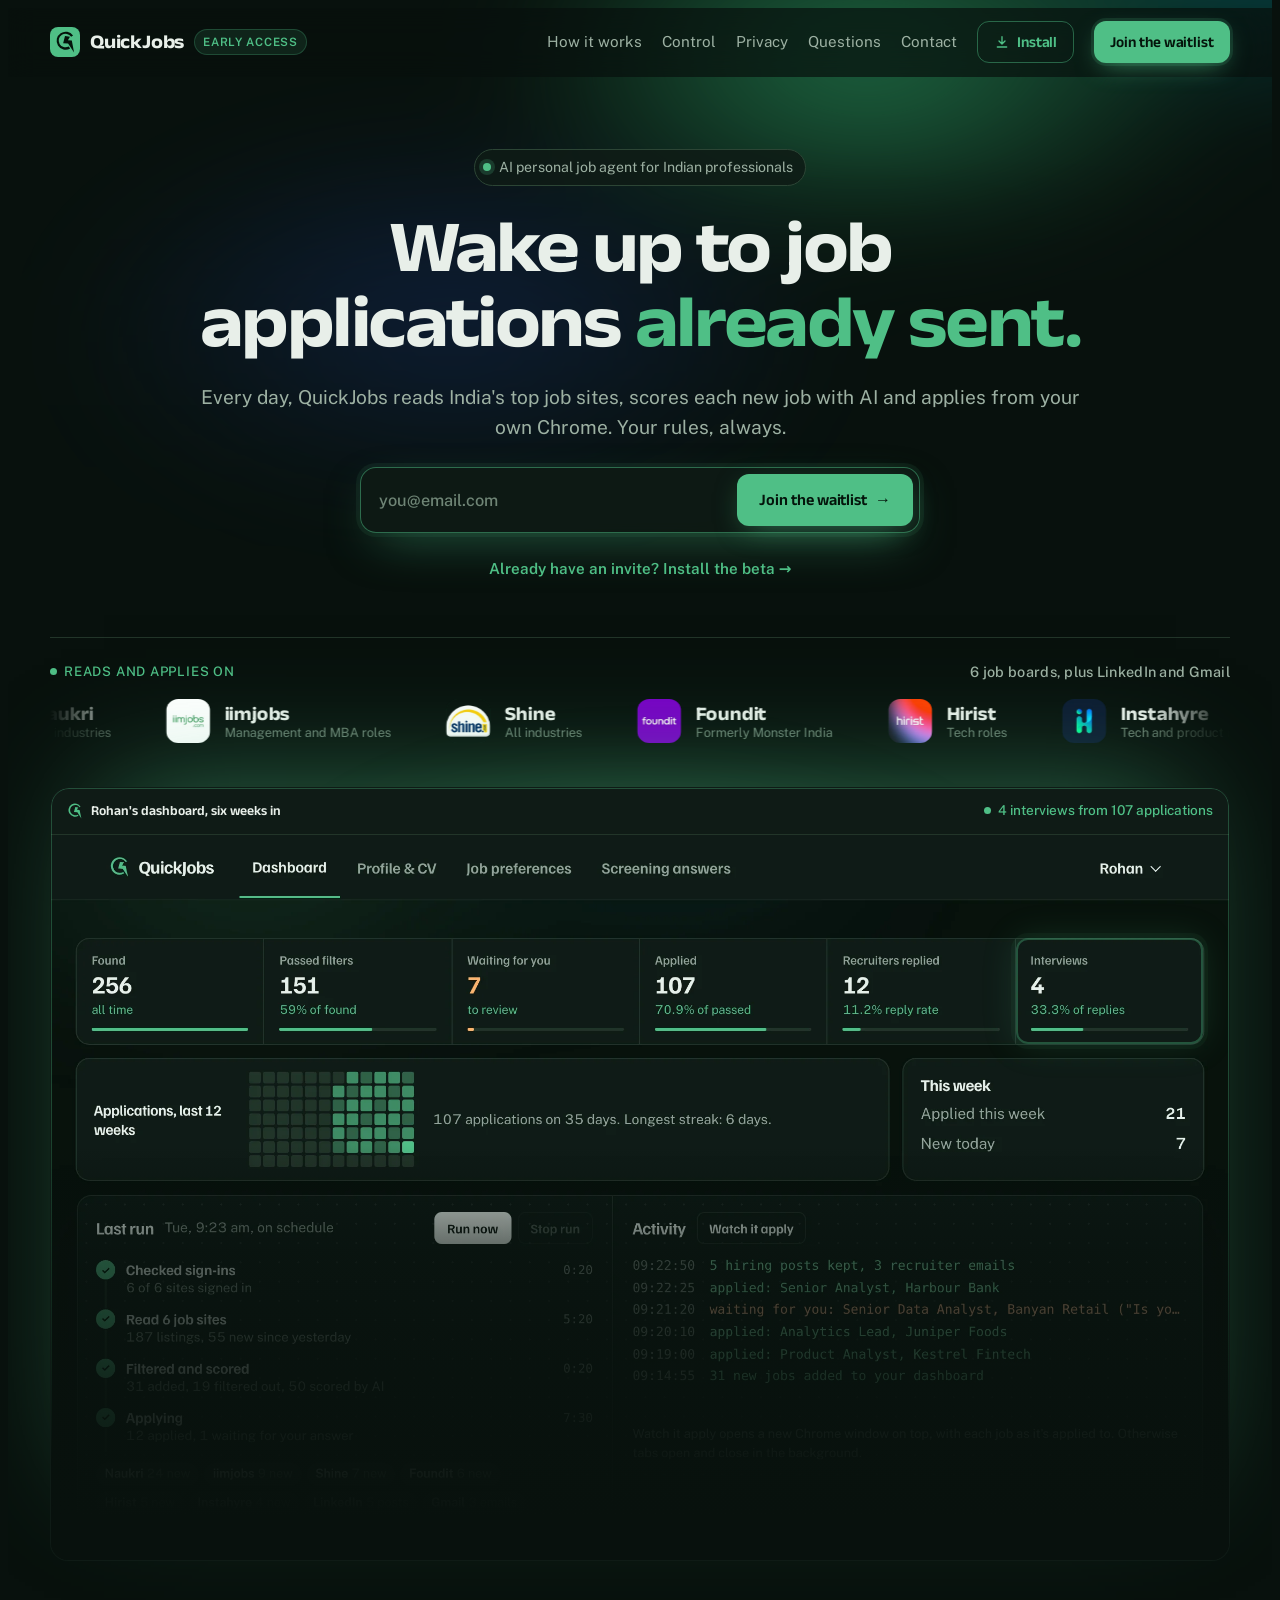
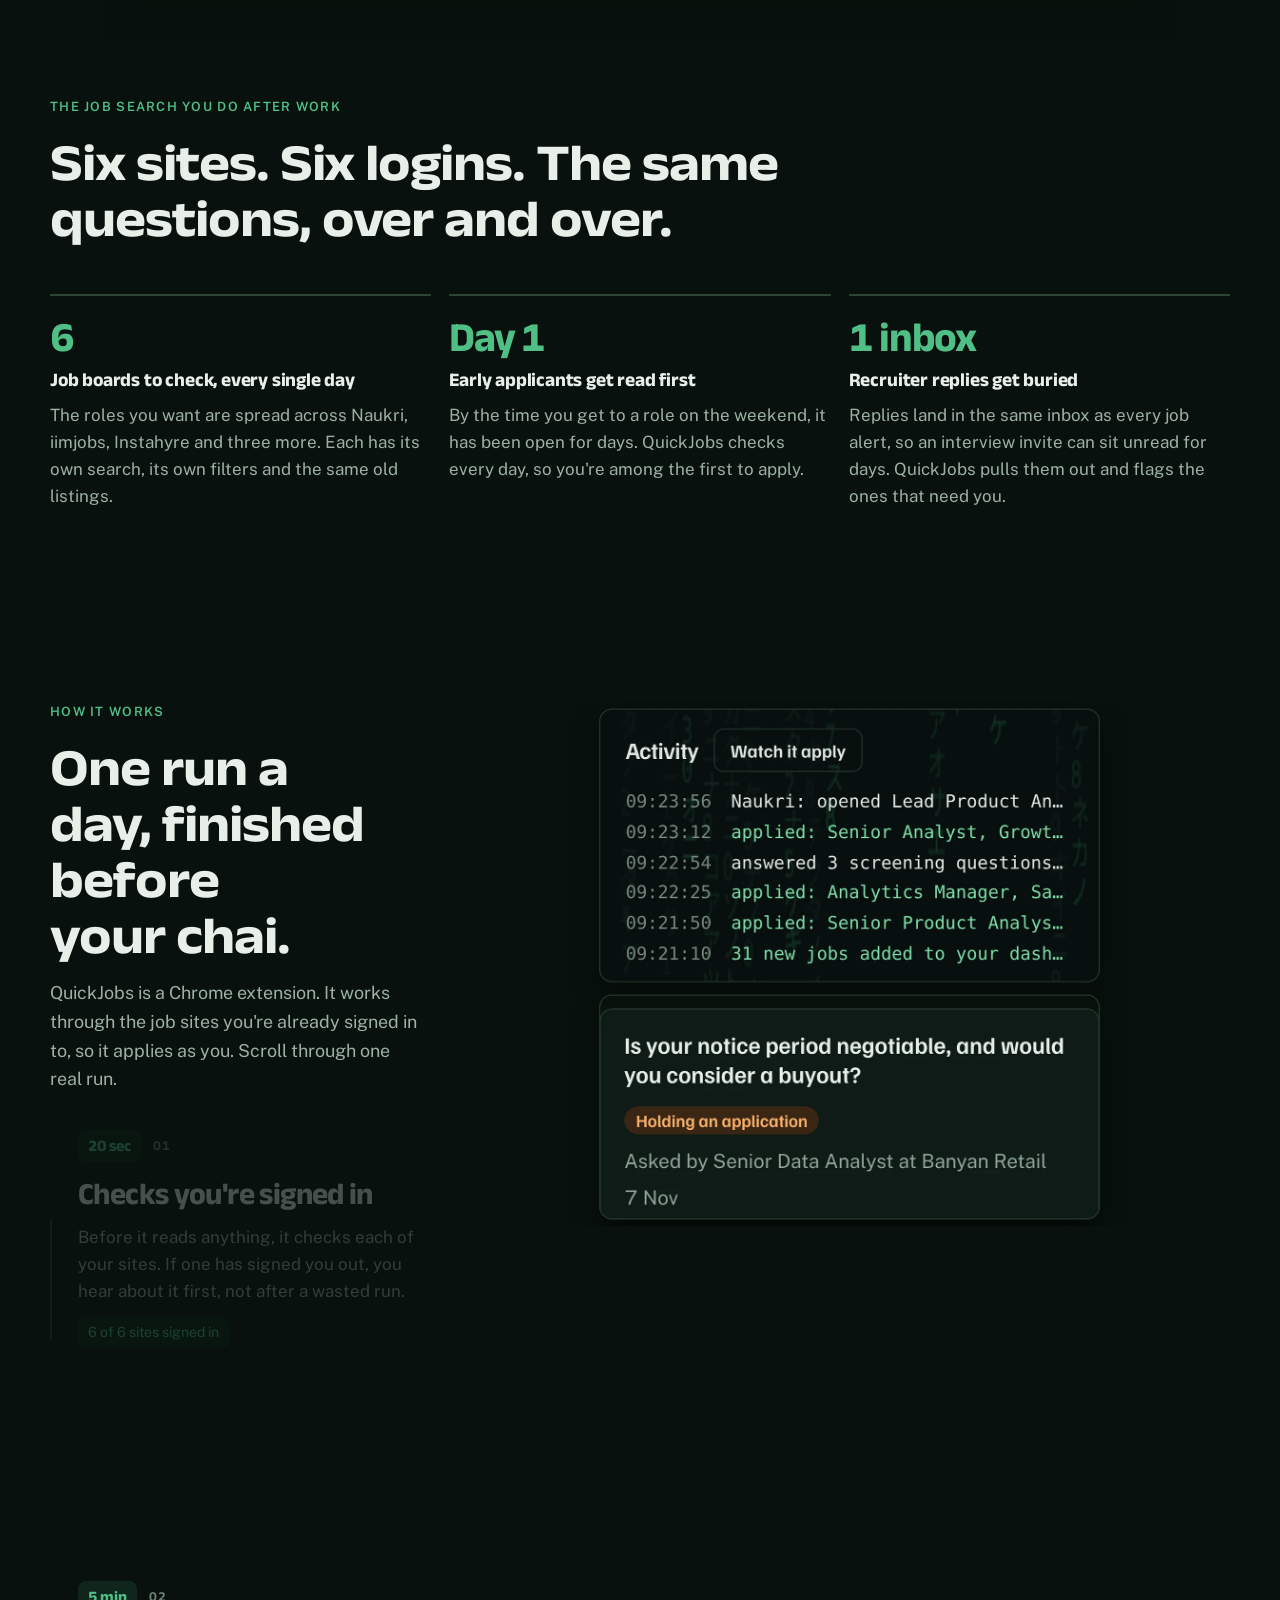
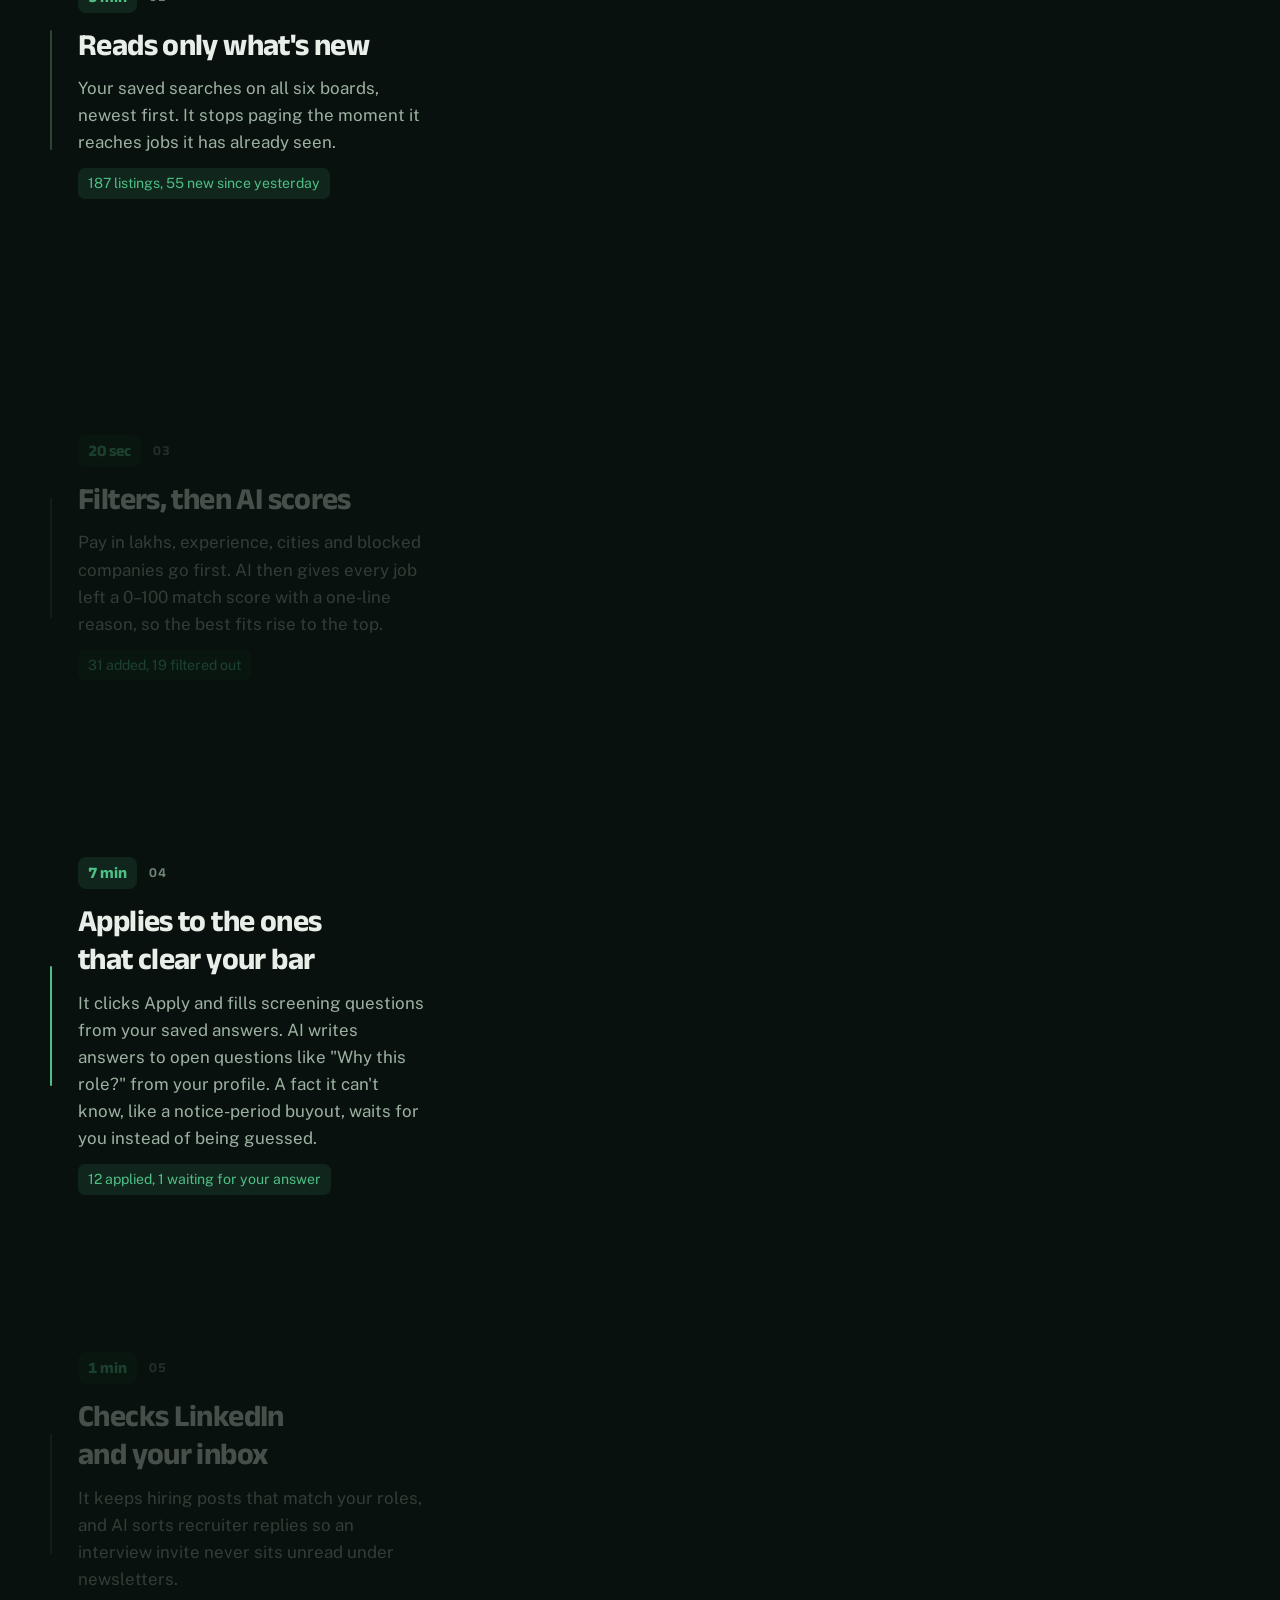
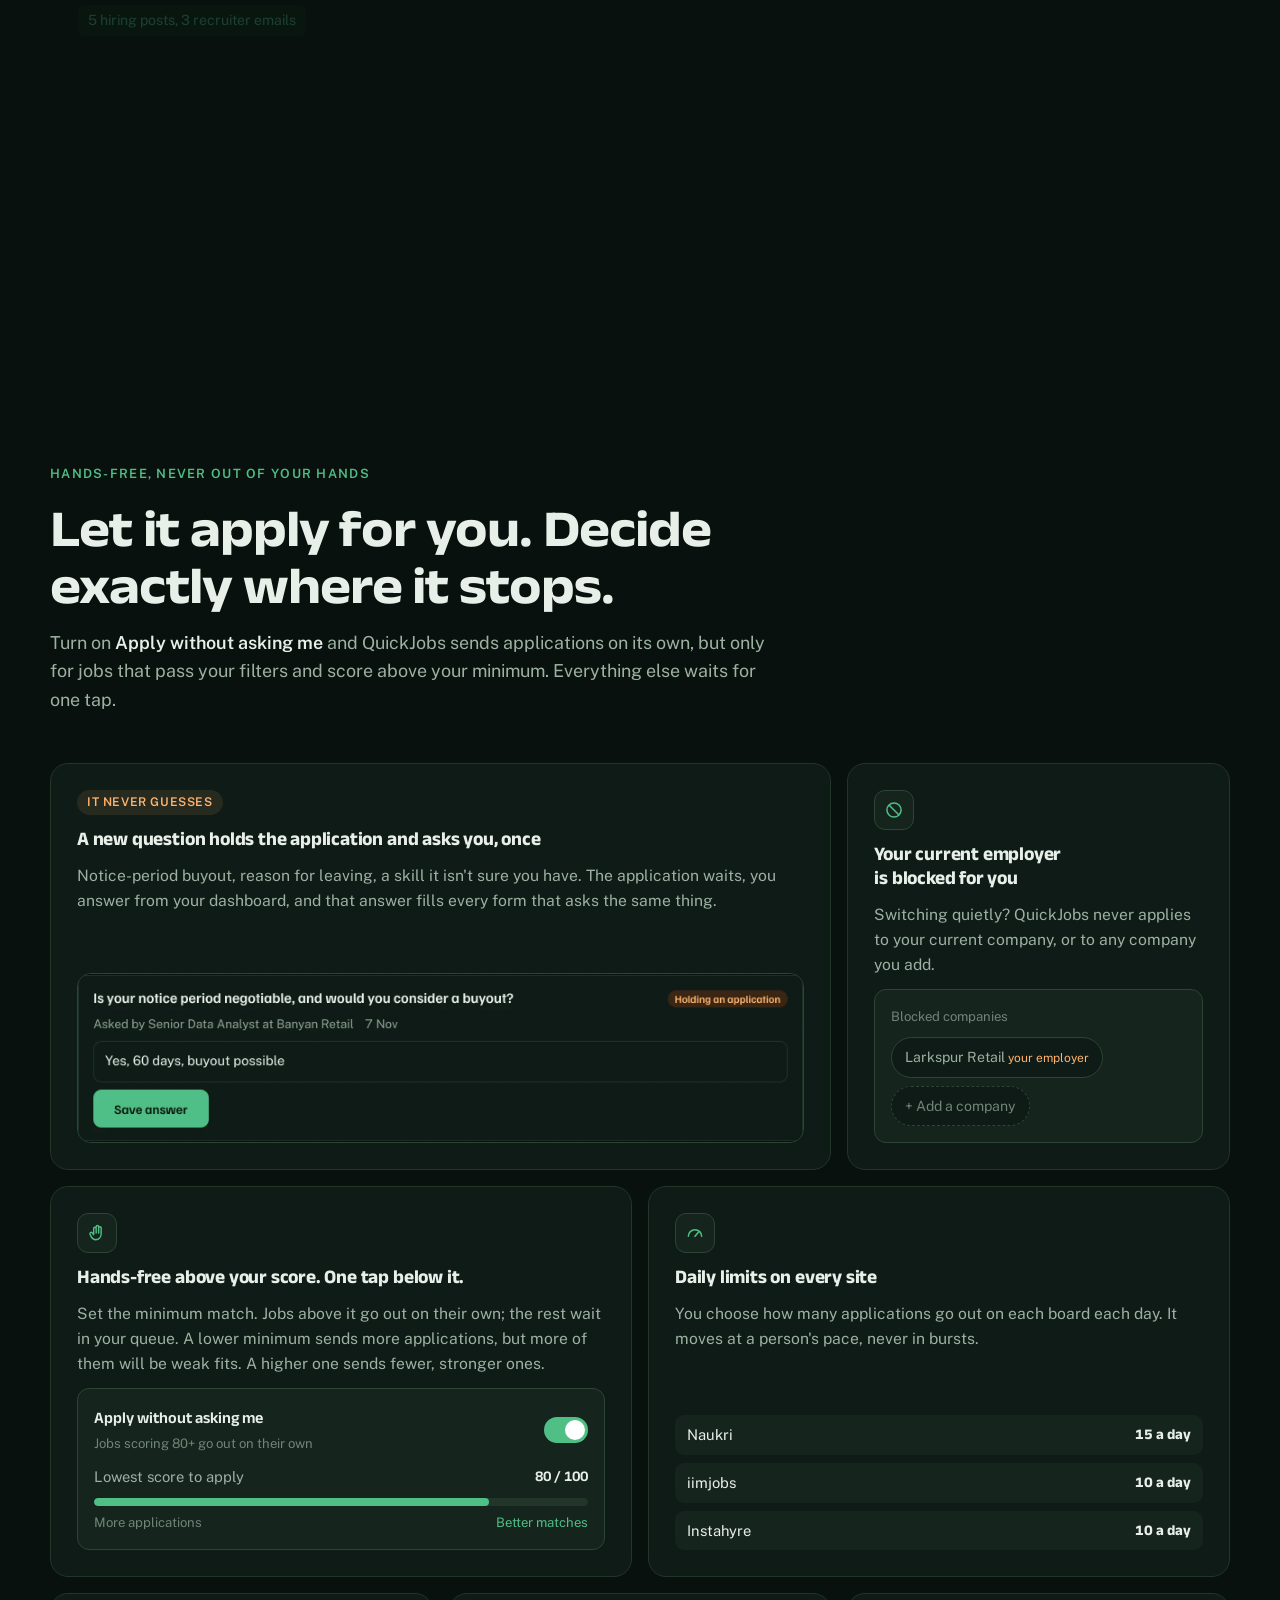
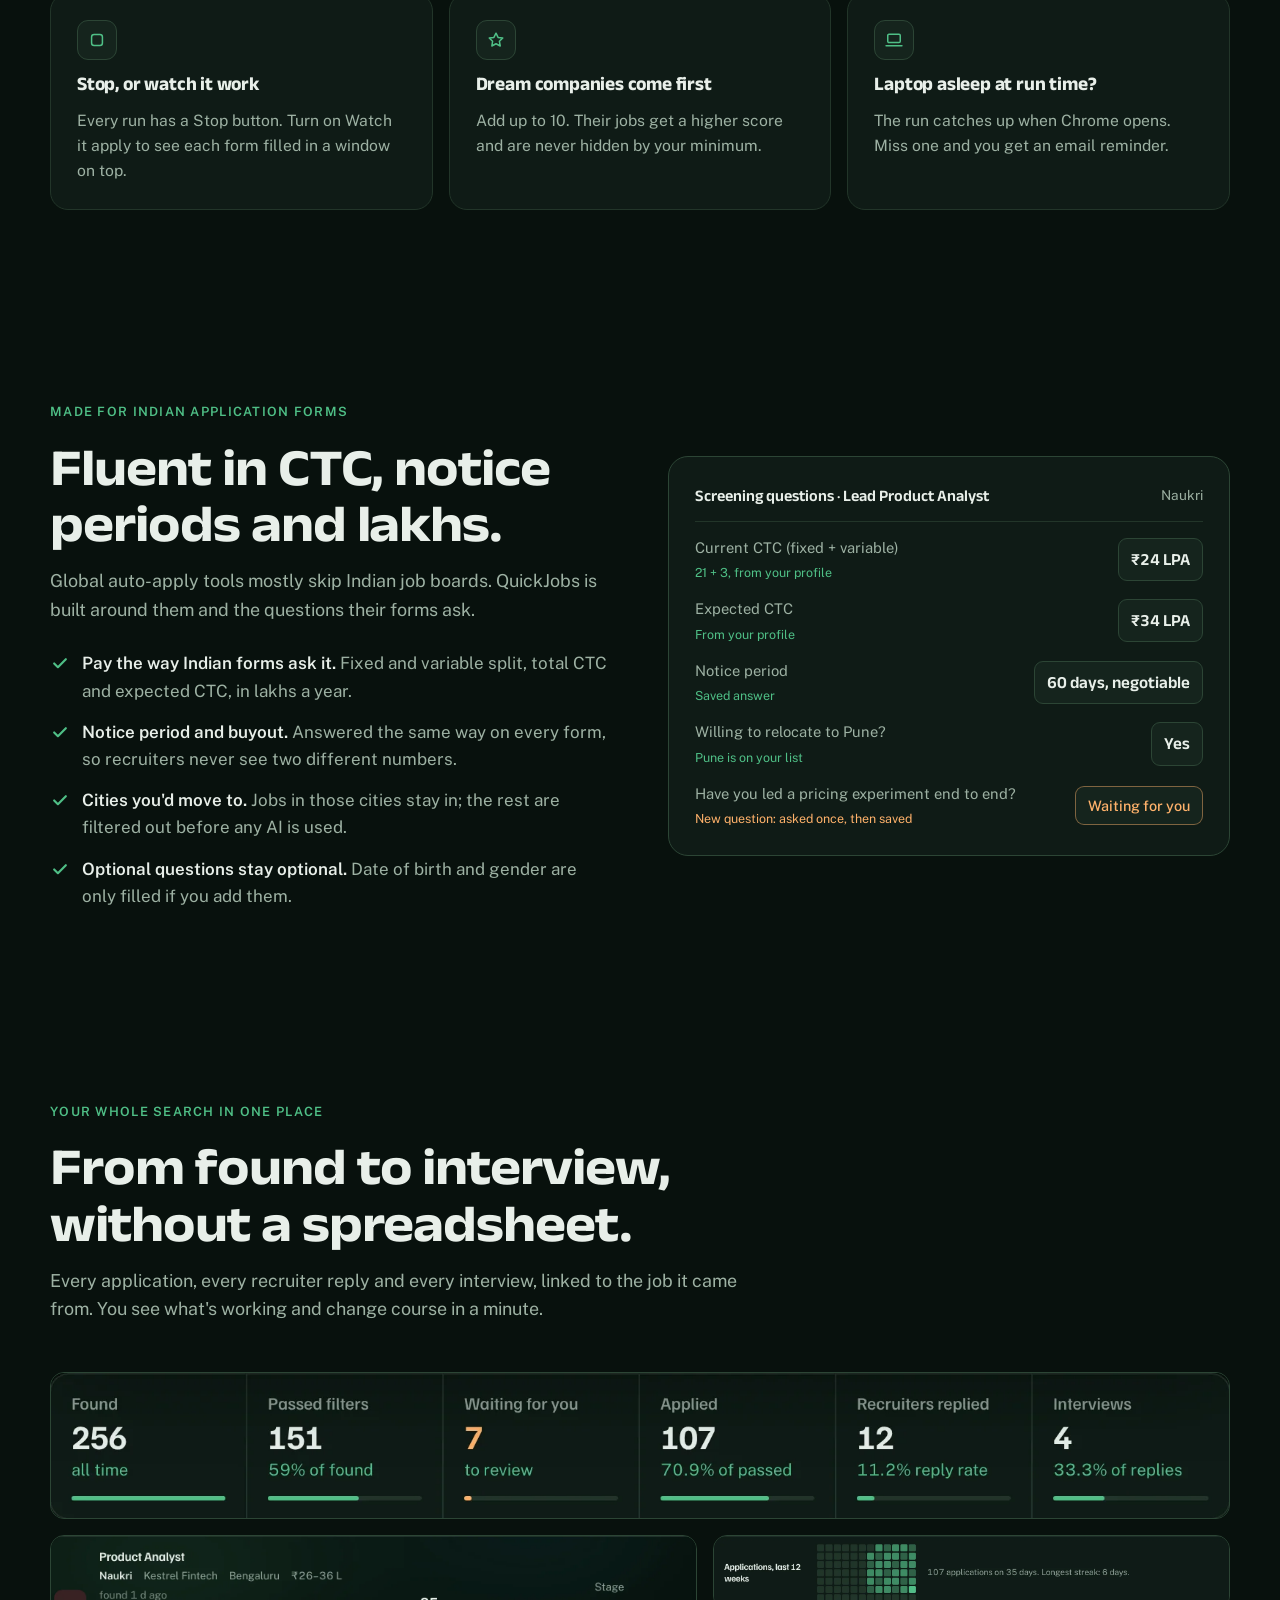
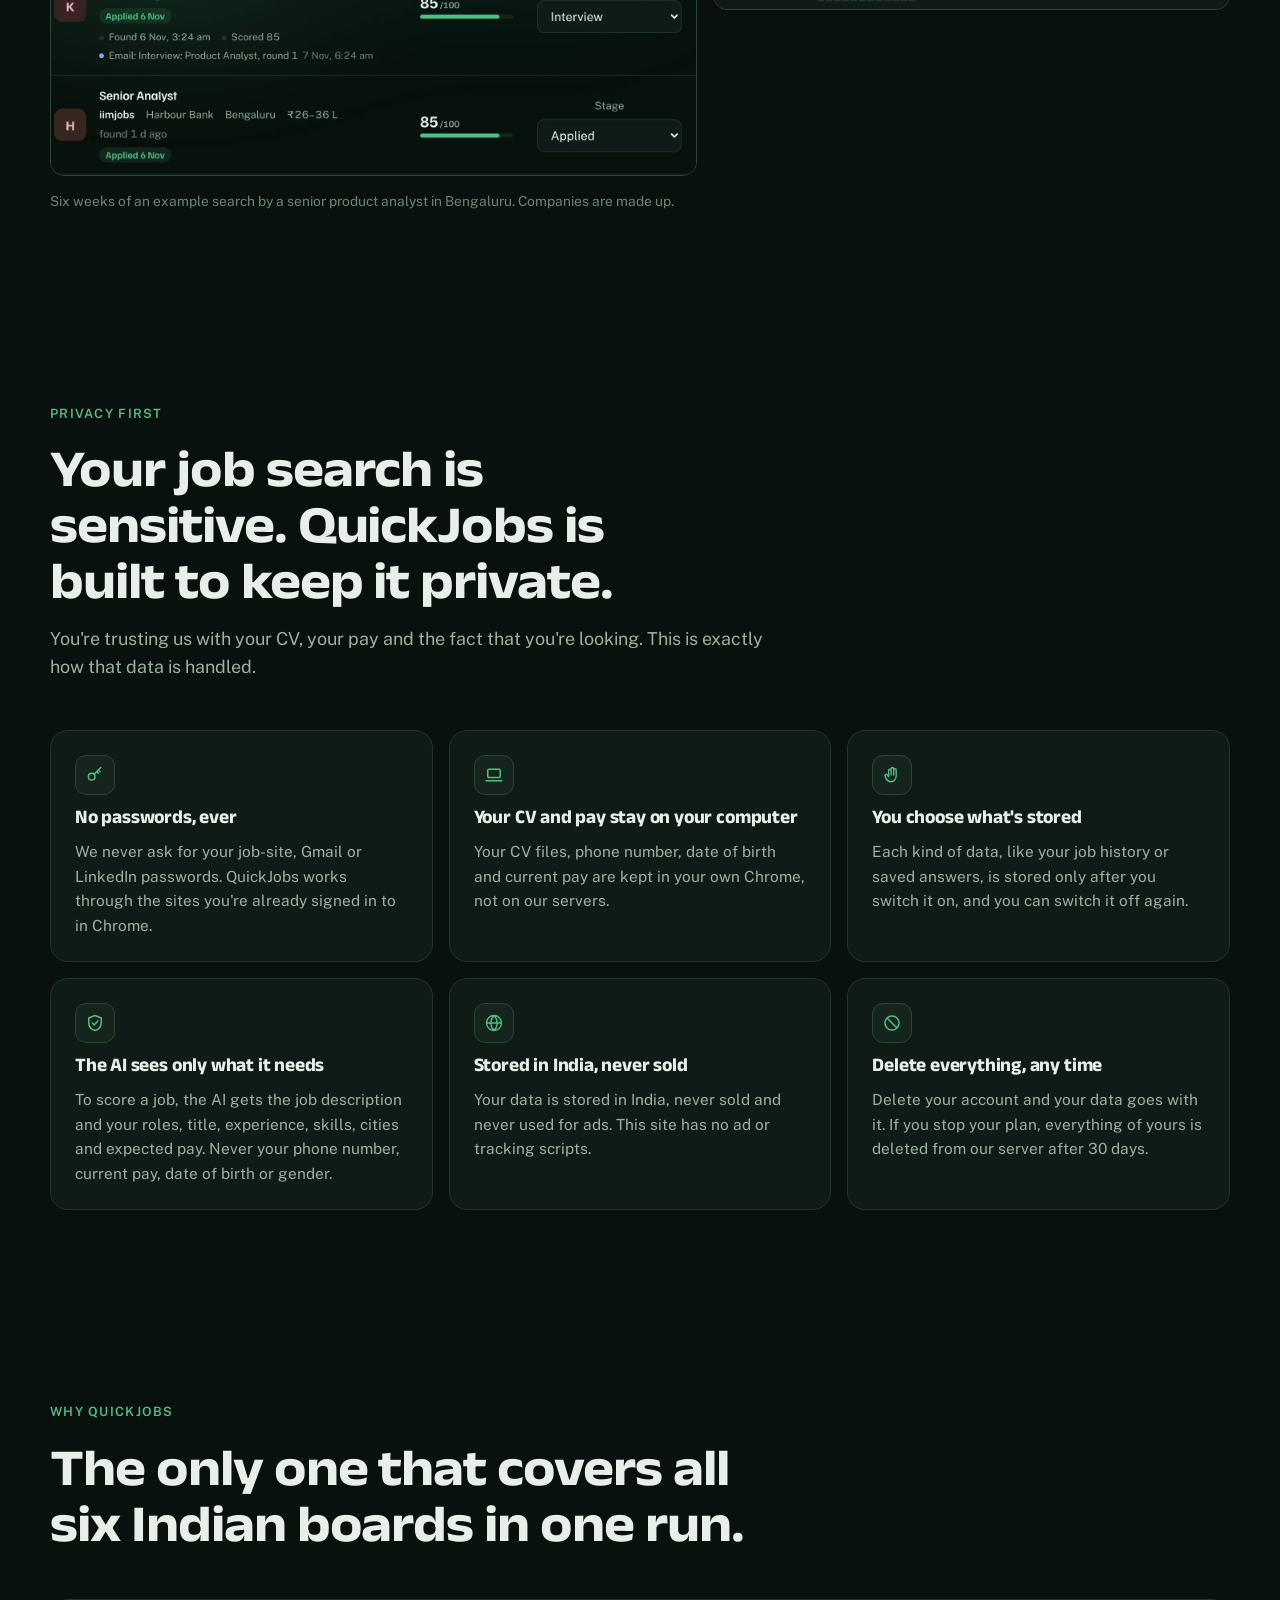
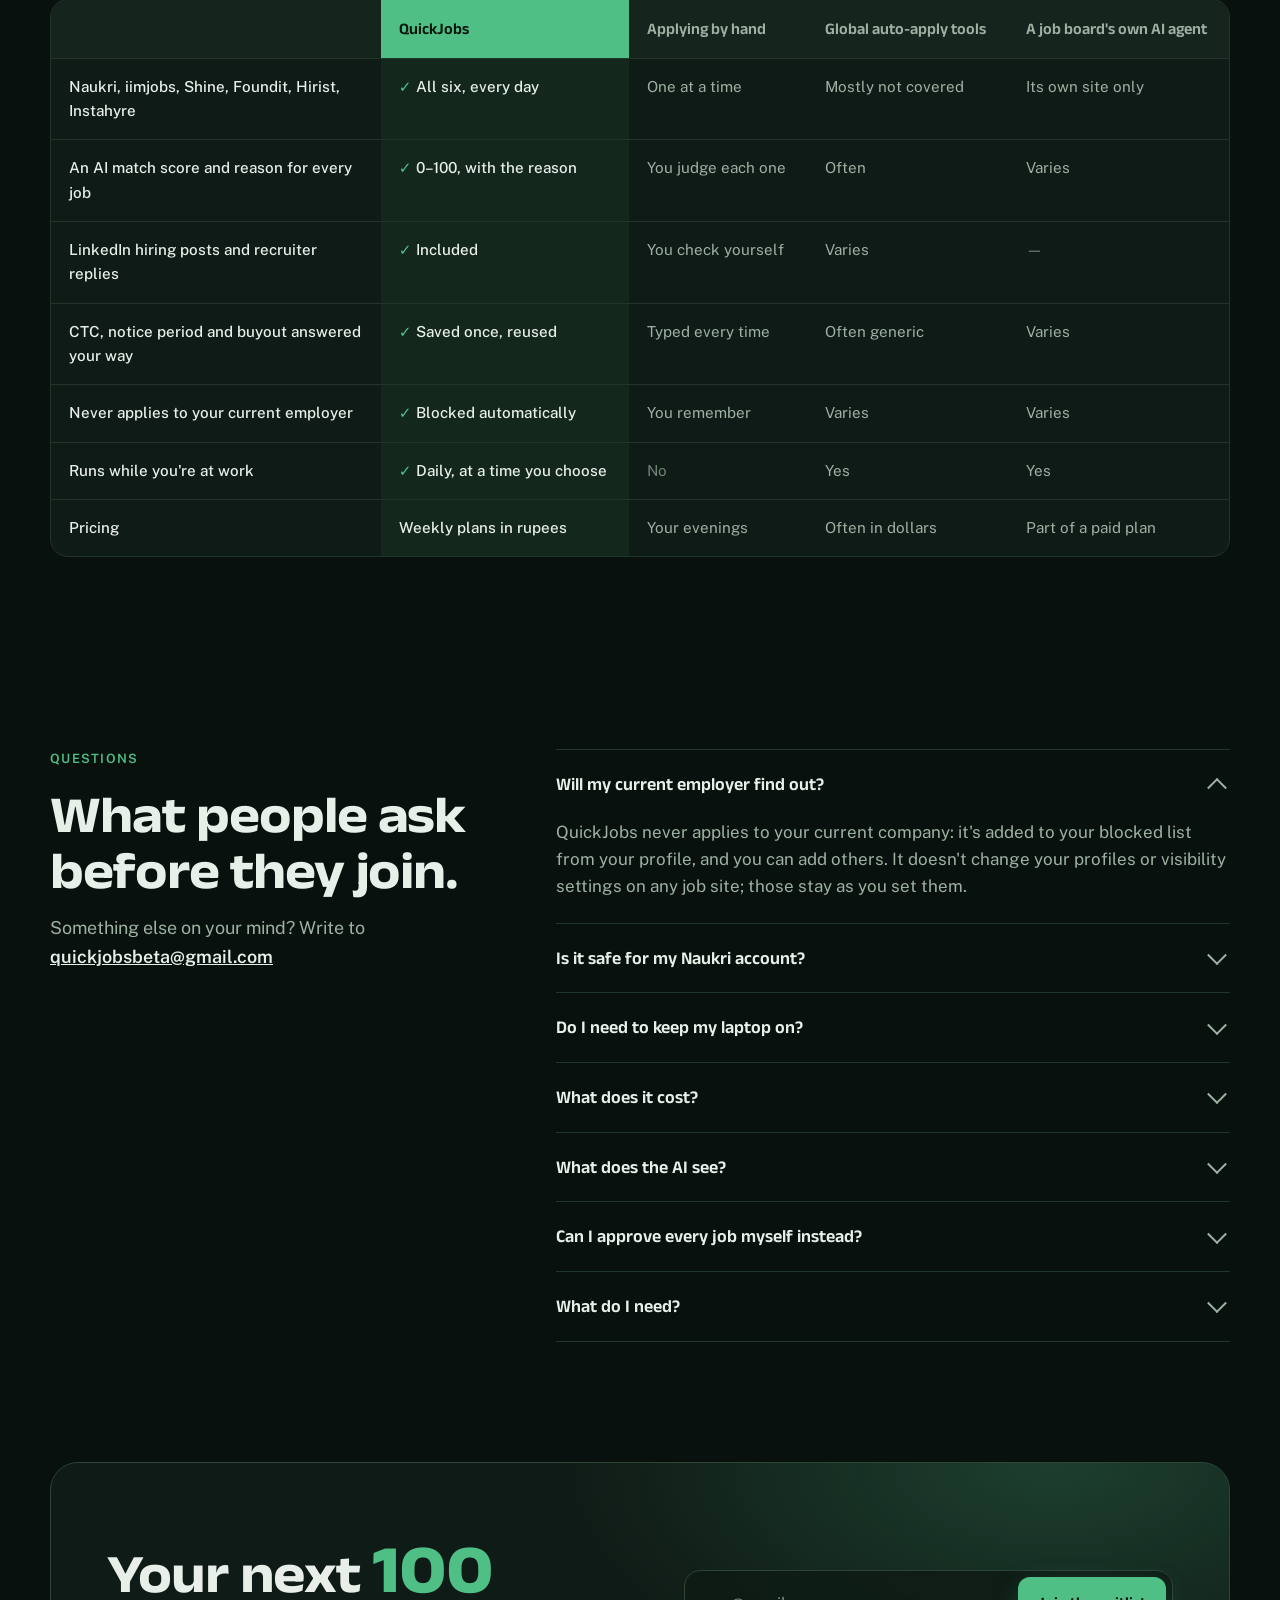
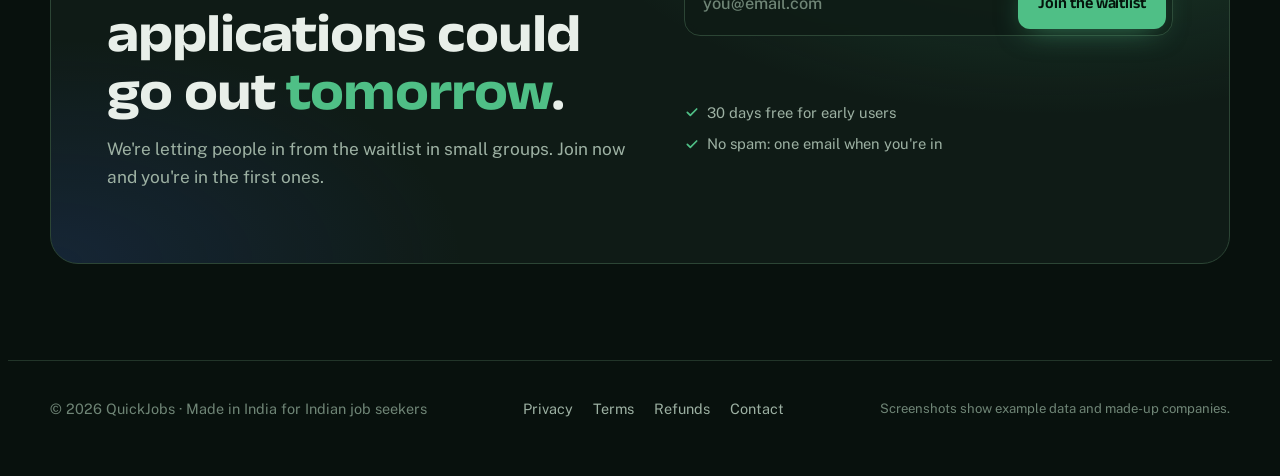
==== commit 16237bd8: "Track website funnel: page landed, waitlist joined, Add to Chrome clicked Events go to the Supabase " ====
--- a/site/index.html
+++ b/site/index.html
@@ -29,6 +29,7 @@
 // row-level security and the two waitlist functions allow. Set "site" to the real address once the domain exists.
 window.QJ_CFG = { url: "https://igaryftppmiybqhywkwb.supabase.co", key: "sb_publishable_nxs_TkYVSCBXH8H1lZXMHg_Xxqd8hSD", site: "" };
 </script>
+<script src="track.js?v=1" defer></script>
 <style>
 /* Layout: left-weighted hero with the product stacked on the right under the aurora; long dark "night forest" scroll,
    sections alternate text-led and screenshot-led; one bold element (the aurora), everything else quiet. */
@@ -1267,6 +1268,7 @@
       err.textContent = ''; btn.disabled = true; const label = btn.textContent; btn.textContent = 'Joining…';
       try {
         const r = await join(email);
+        window.qjTrack?.('waitlist_joined');
         store.set('qj-joined', { email, ref_code: r.ref_code ?? null, code_coming: !!r.code_coming }); window.__qjSyncBar?.();
         $$('.joinbox').forEach((b) => showDone(b, email, b === box ? r : { already: true, ref_code: r.ref_code, code_coming: !!r.code_coming }));
       } catch (ex) {
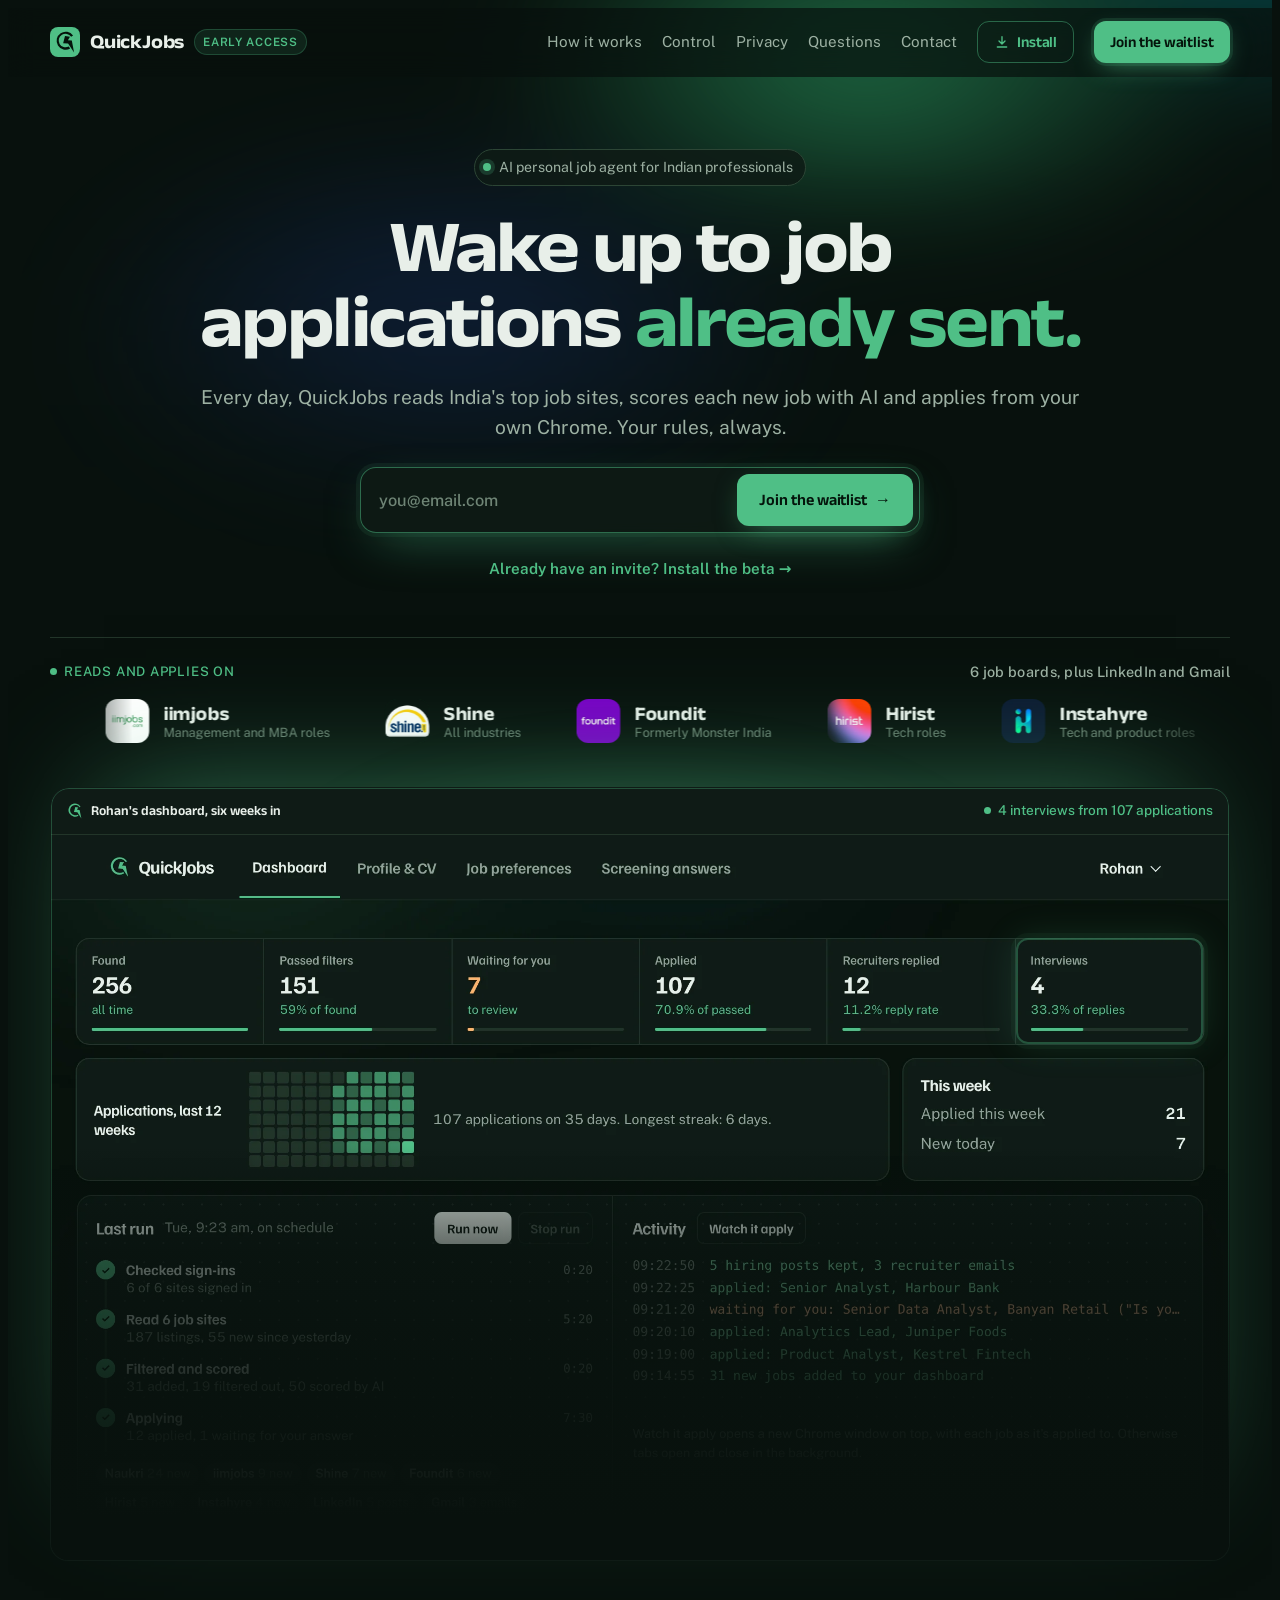
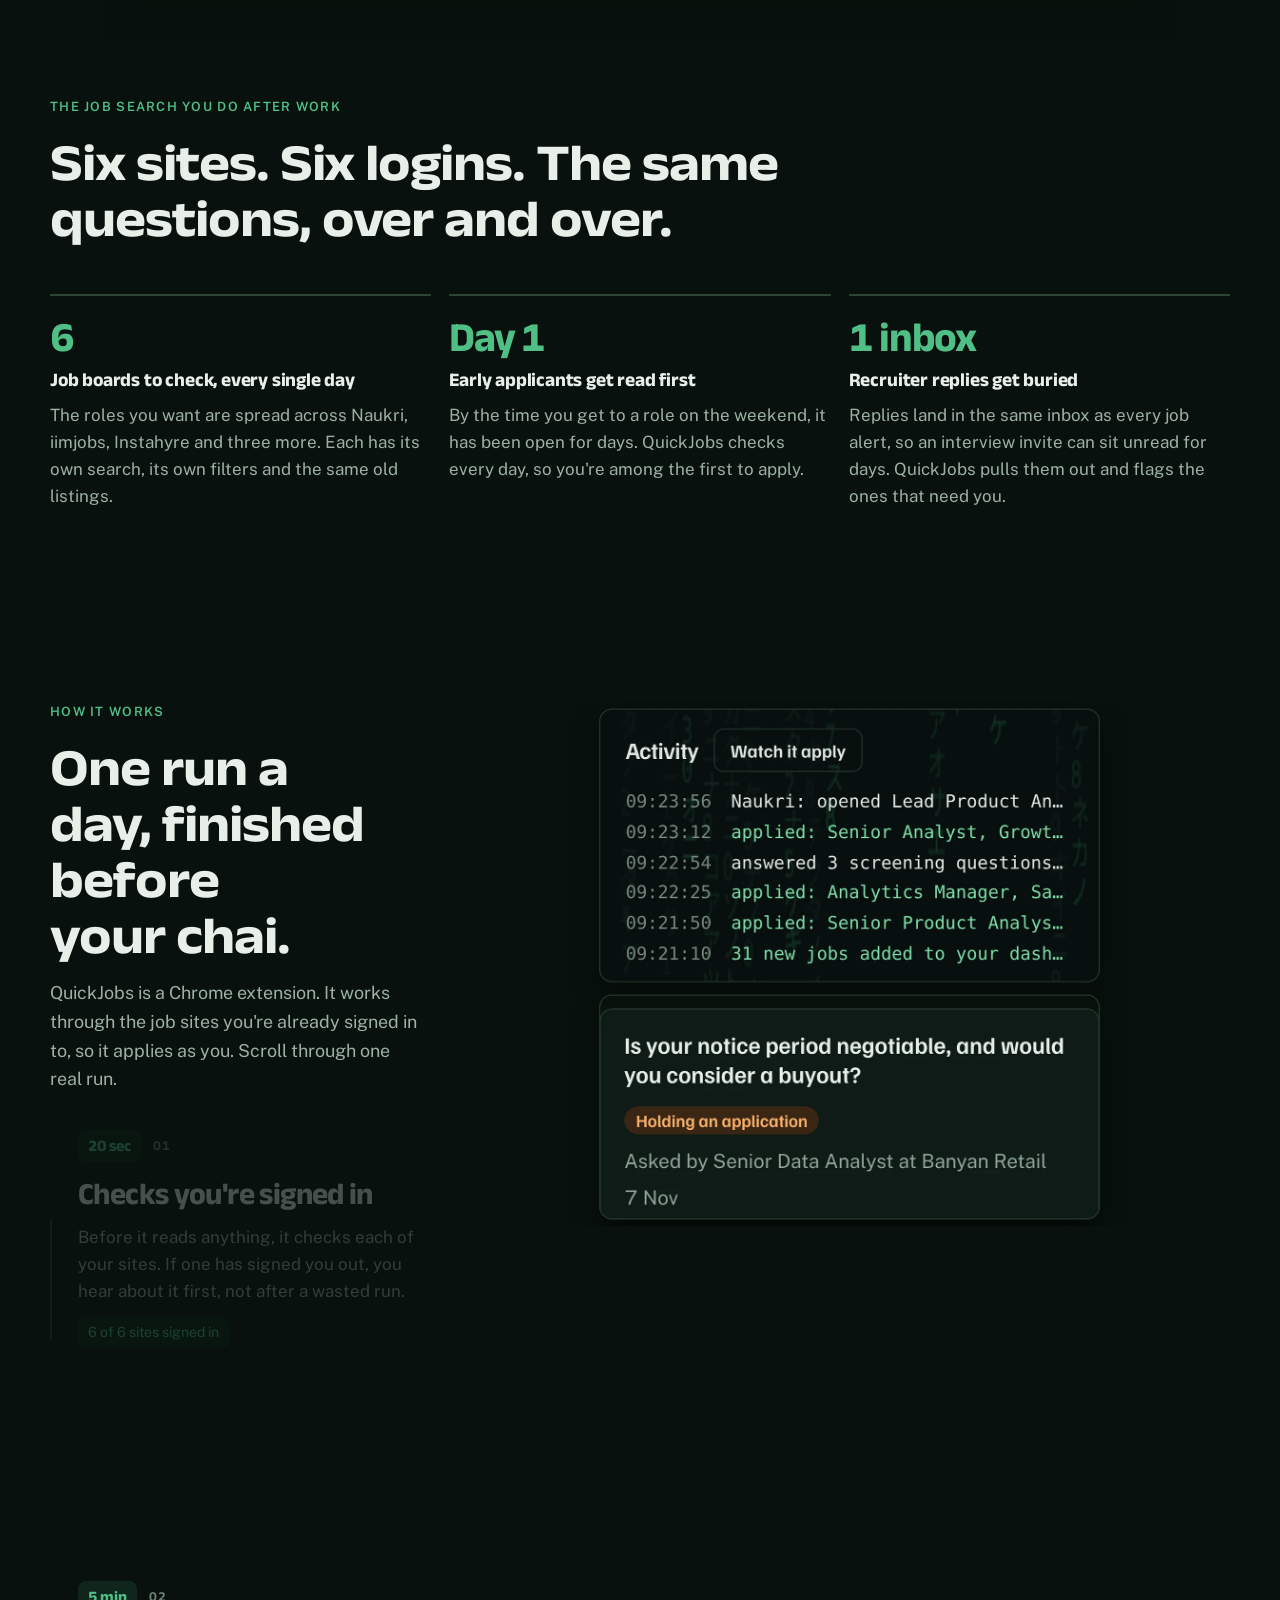
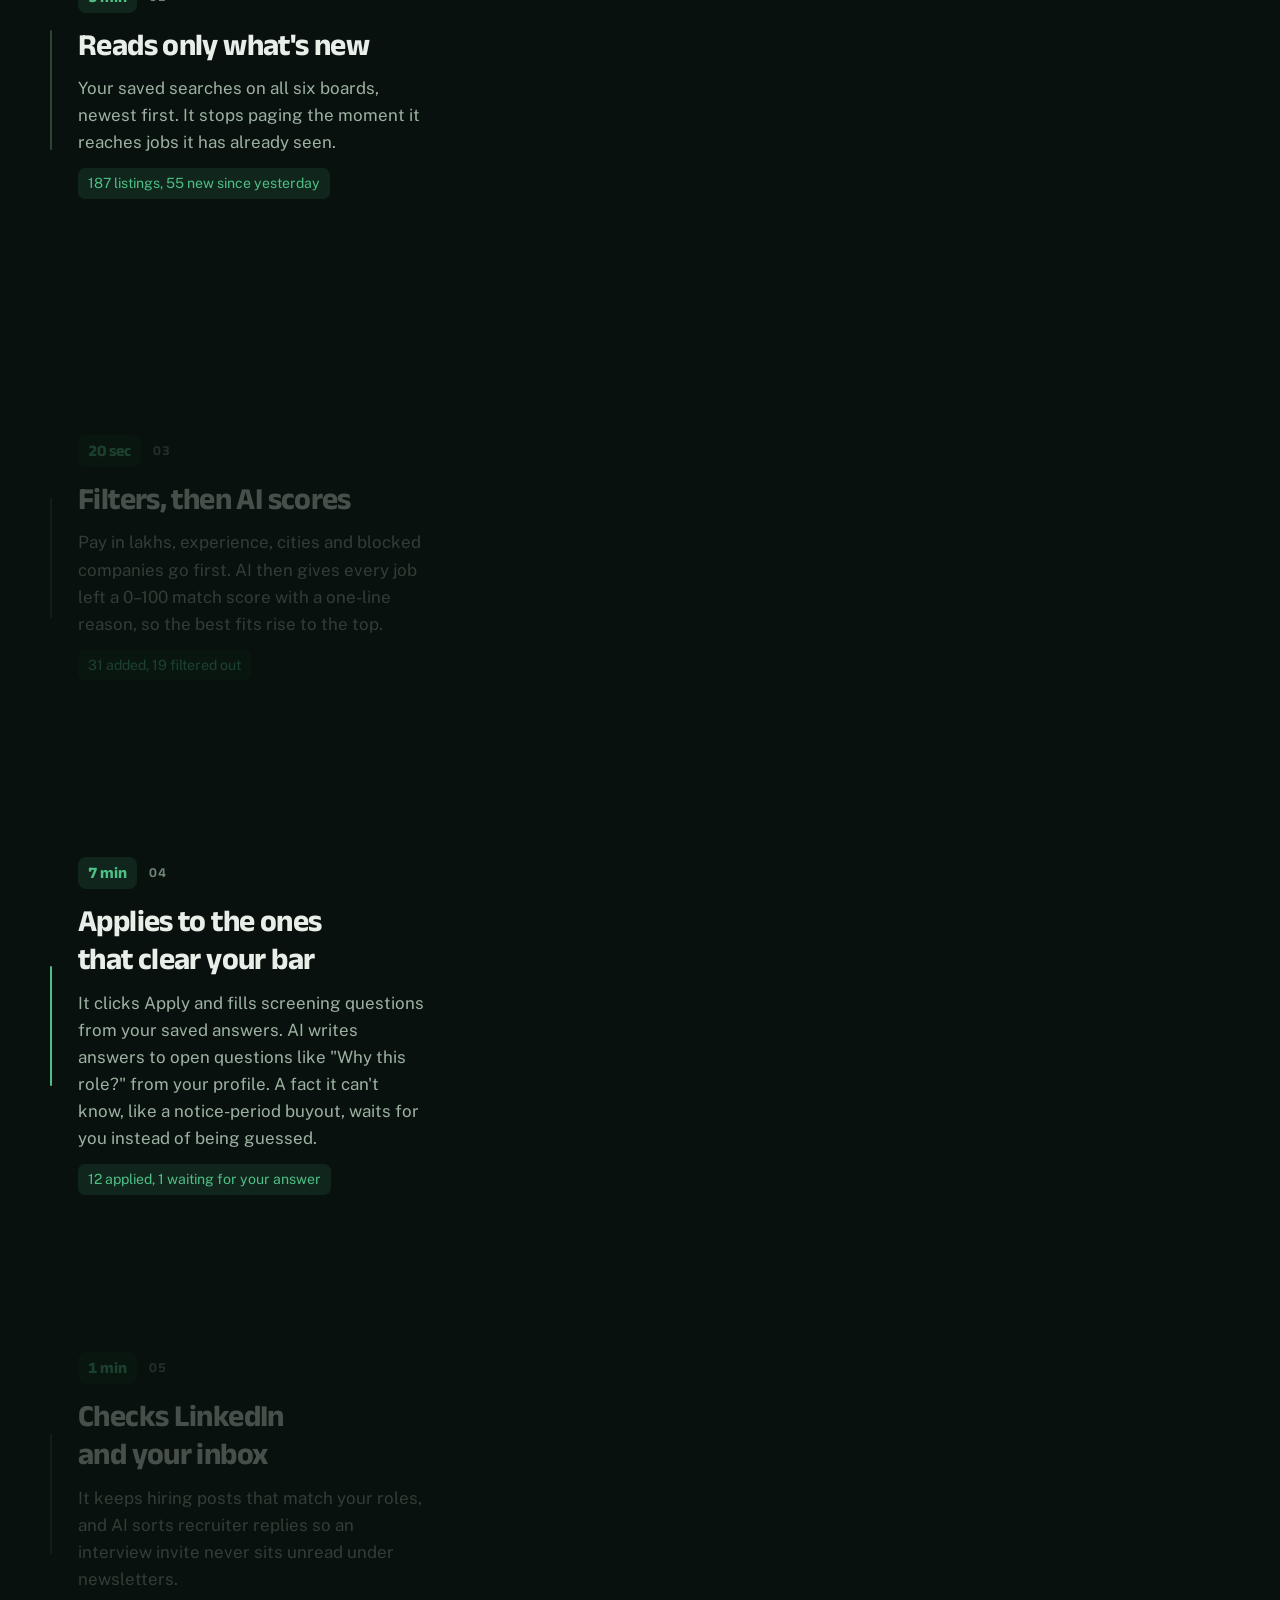
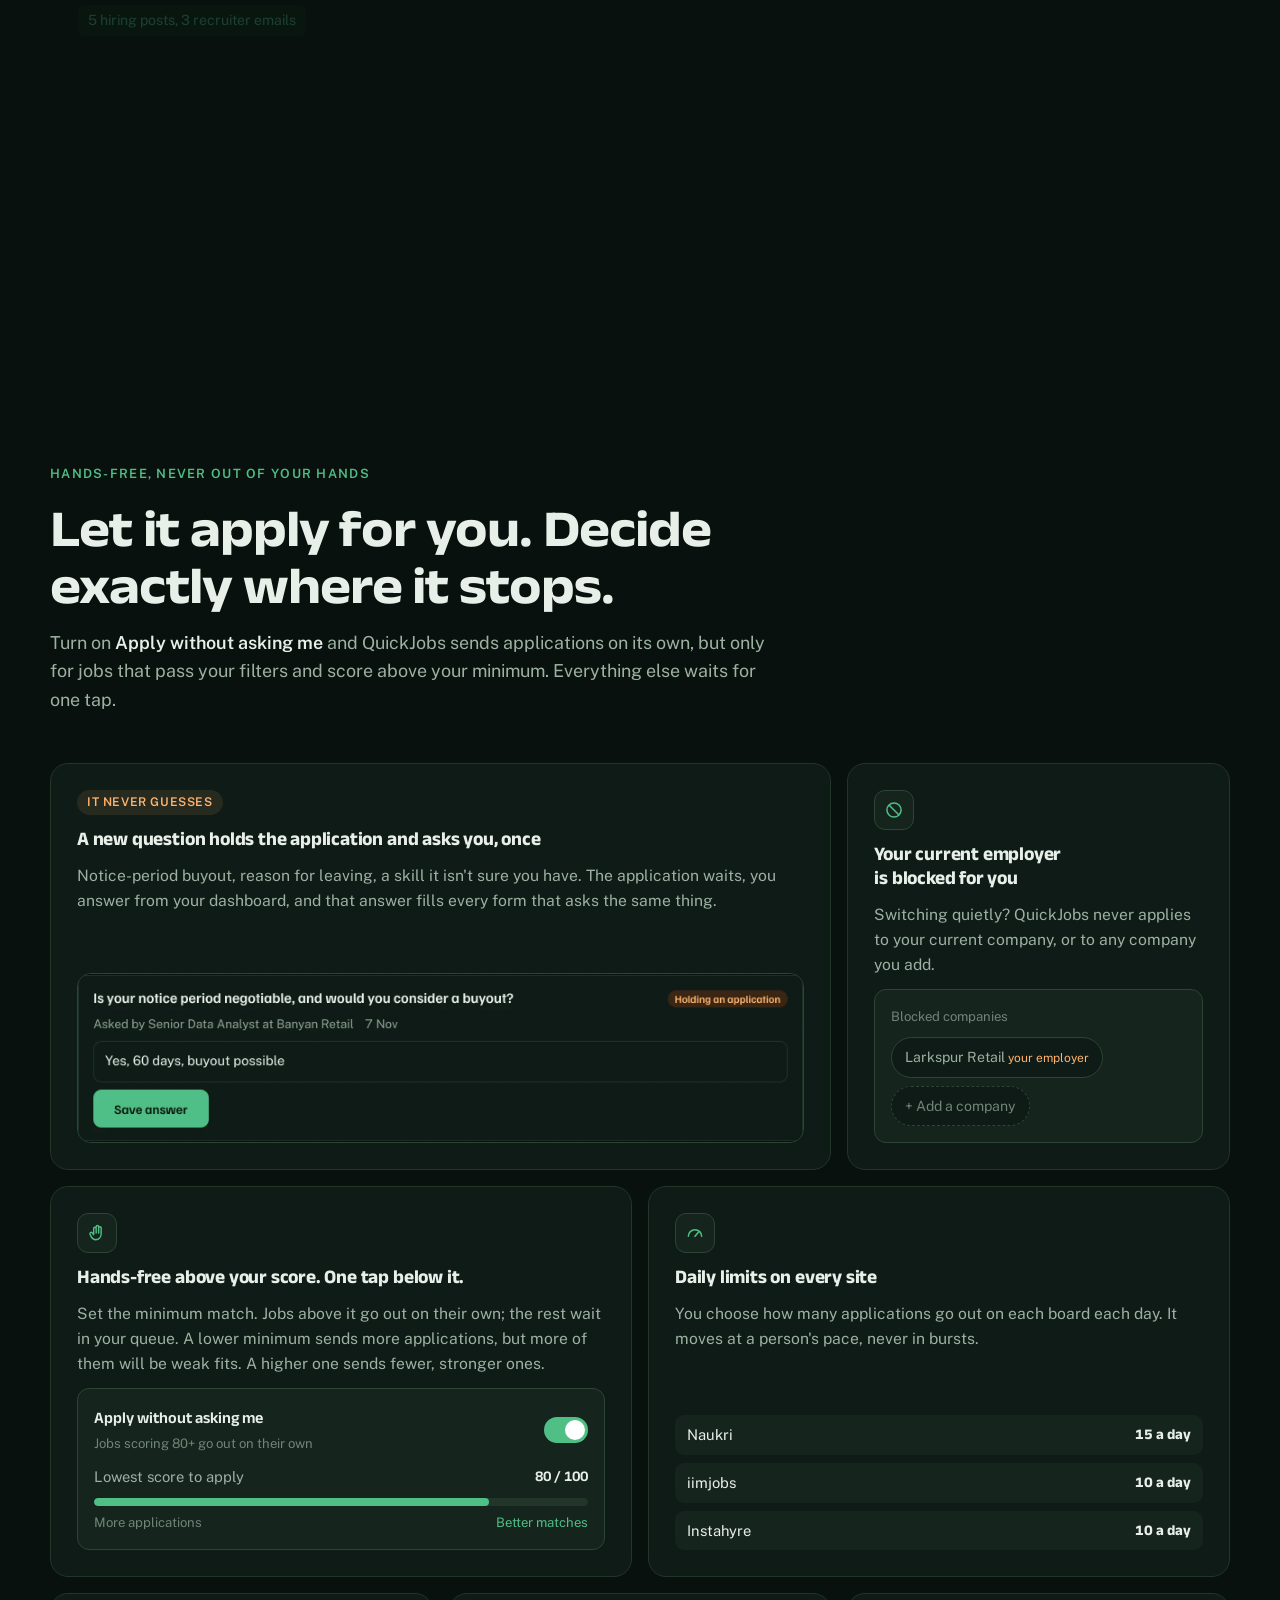
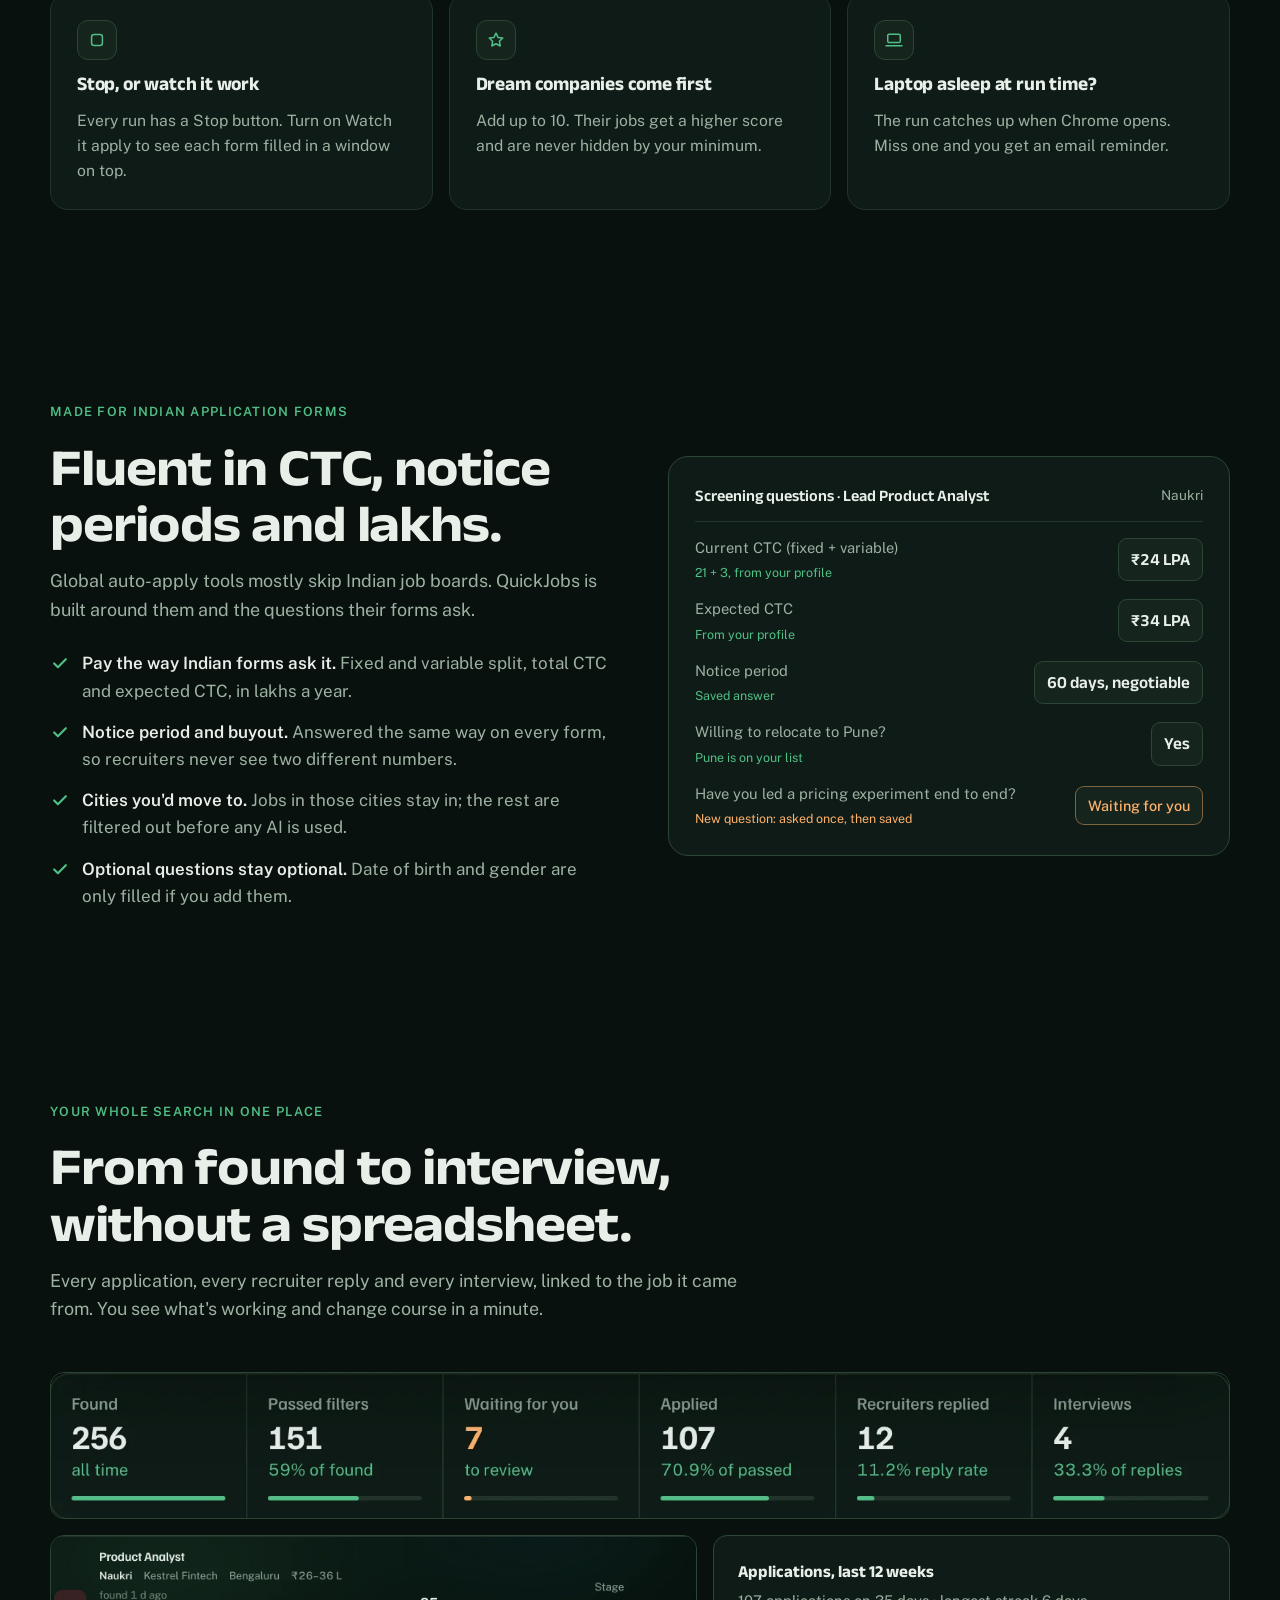
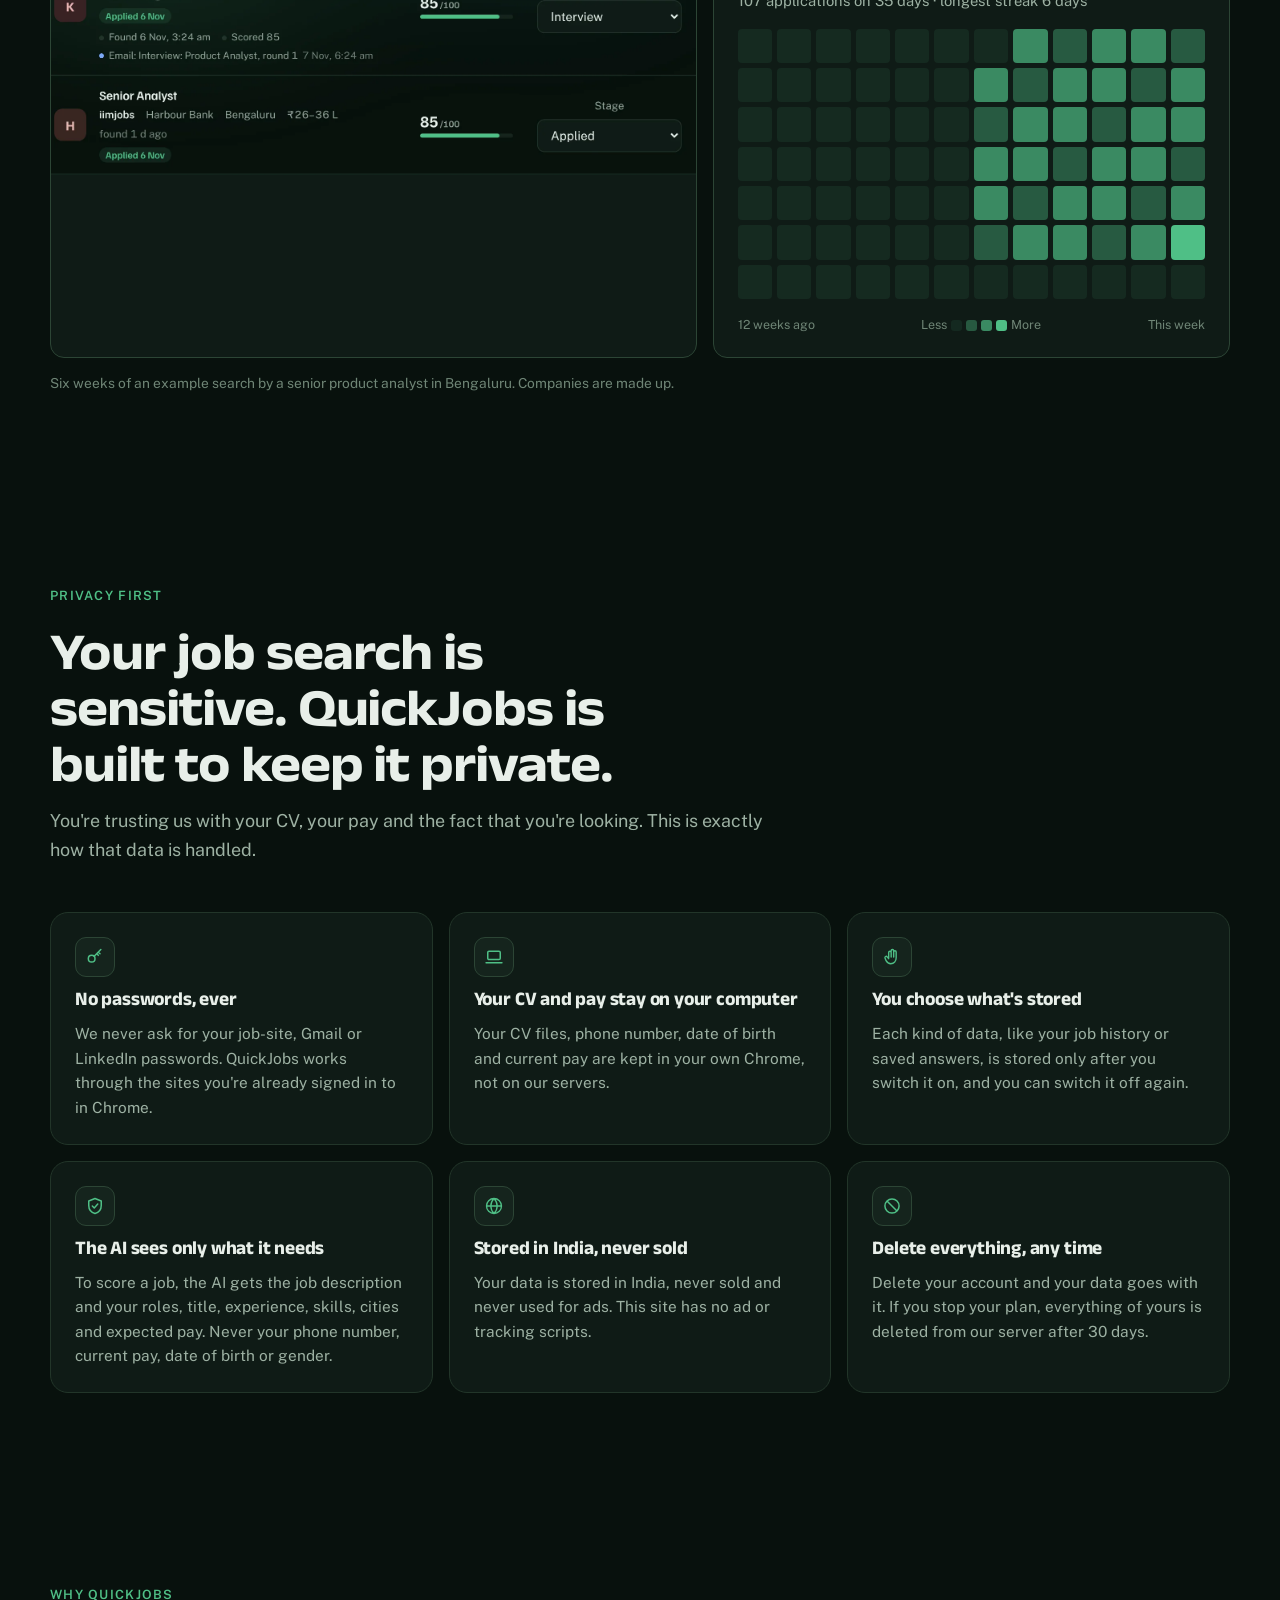
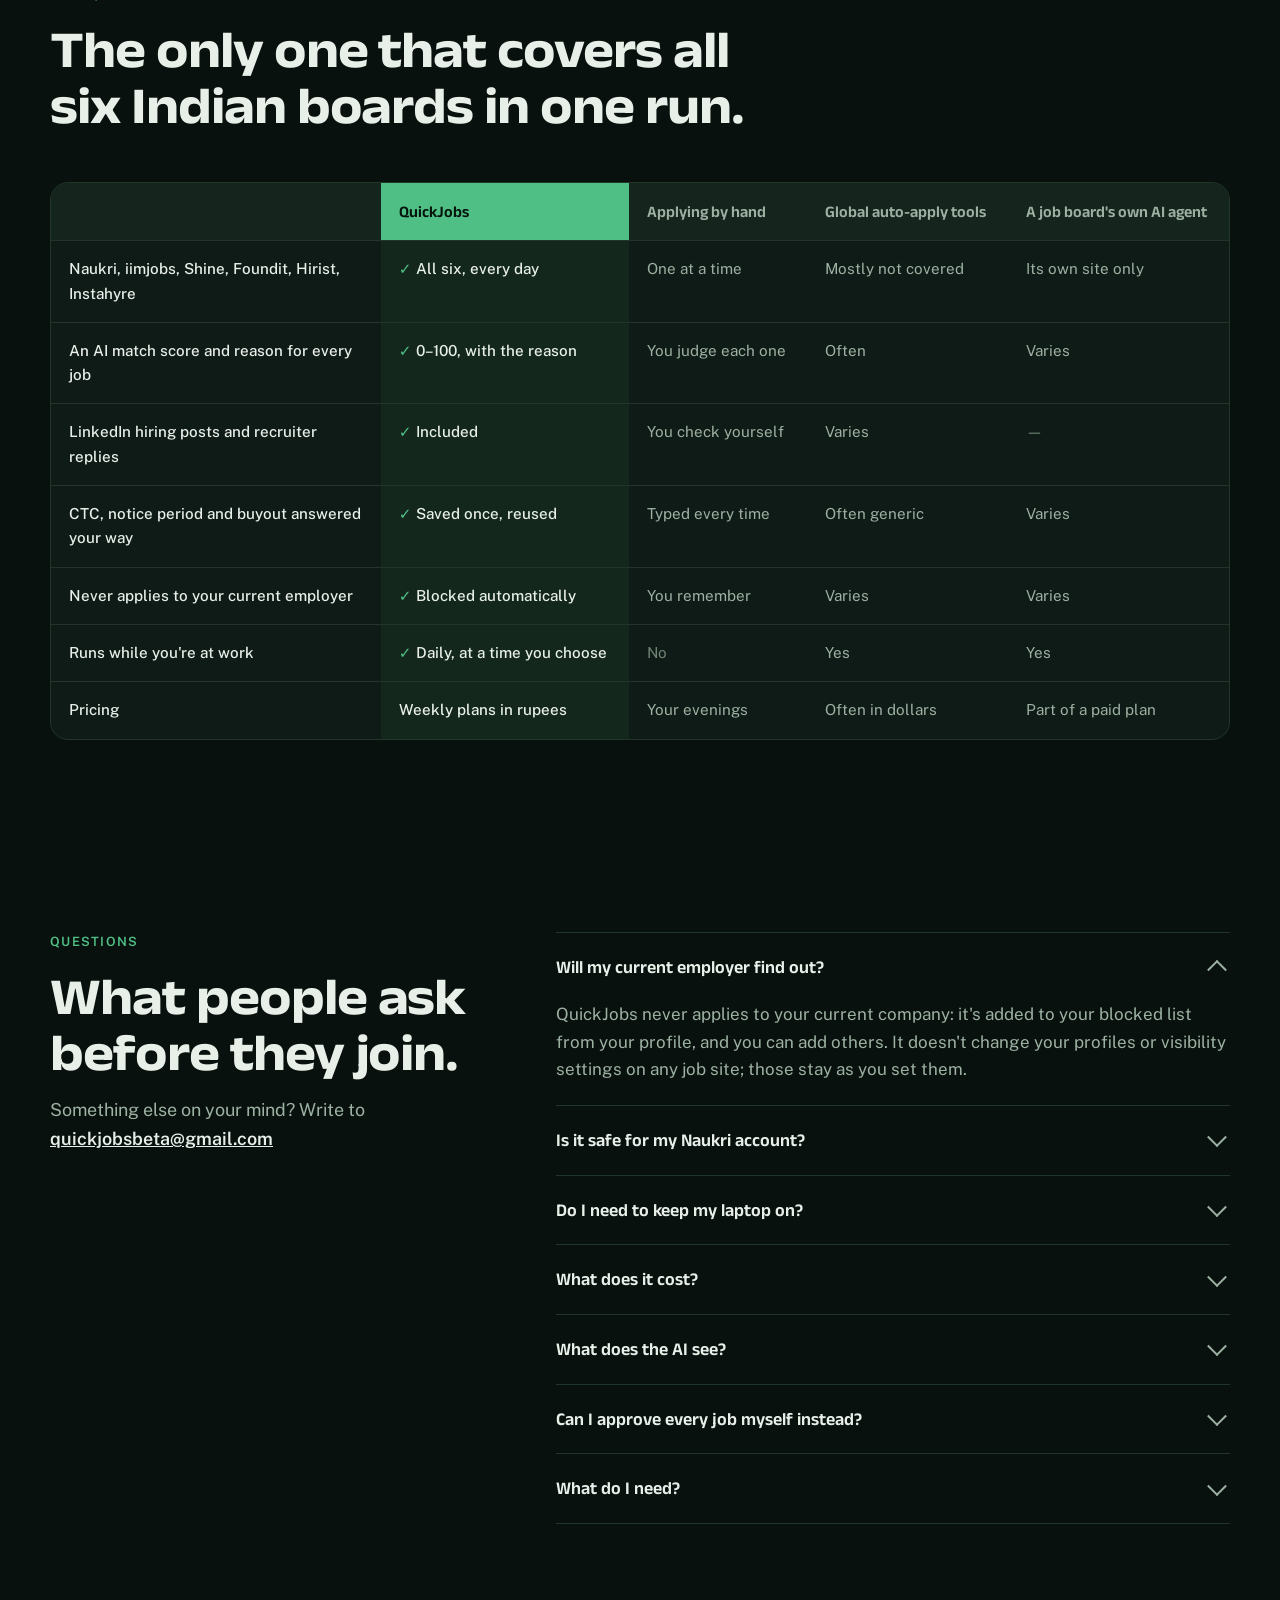
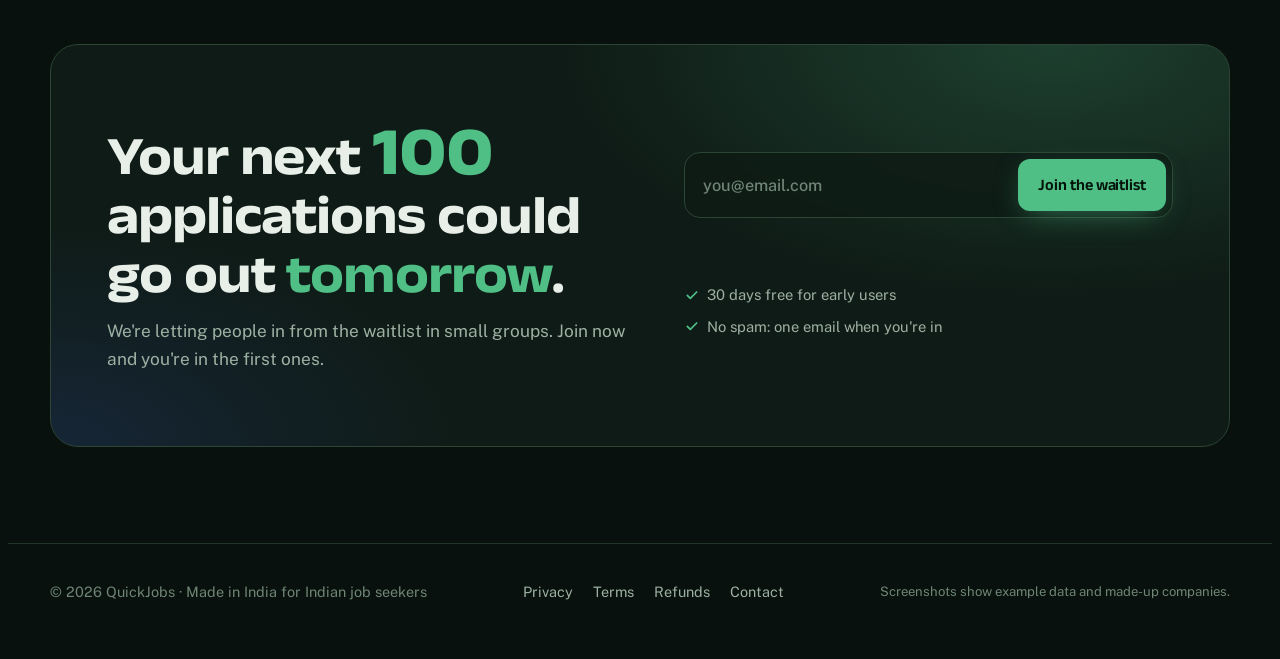
==== commit 51841487: "Home: the applications heat map is built in the page, not a squeezed screenshot It fills its column " ====
--- a/site/index.html
+++ b/site/index.html
@@ -393,6 +393,20 @@
 /* pipeline */
 .pipe{display:grid;grid-template-columns:minmax(0,1.25fr) minmax(0,1fr);gap:16px}
 .pipe .full{grid-column:1/-1}
+/* the applications heat map: a card the height of the jobs list beside it, the grid filling its width */
+.heat{margin:0;display:flex;flex-direction:column;gap:16px;padding:22px 24px;border:1px solid var(--line-2);border-radius:var(--r);background:var(--surface);box-shadow:0 30px 70px -35px var(--shadow)}
+.heat figcaption{display:flex;flex-direction:column;gap:4px}
+.heat figcaption b{font-family:var(--display);font-size:1.05rem;font-weight:700;color:var(--fg)}
+.heat figcaption span{font-size:.92rem;color:var(--muted)}
+.heat-grid{display:grid;grid-template-rows:repeat(7,1fr);grid-auto-flow:column;grid-auto-columns:1fr;gap:5px;margin-top:auto}
+.heat-grid i,.heat-key i{display:block;aspect-ratio:1;border-radius:4px;background:rgba(79,191,134,.09)}
+.heat i.l1{background:rgba(79,191,134,.38)}
+.heat i.l2{background:rgba(79,191,134,.68)}
+.heat i.l3{background:var(--fern)}
+.heat-foot{display:flex;align-items:center;justify-content:space-between;gap:10px;font-size:.78rem;color:var(--faint)}
+.heat-key{display:inline-flex;align-items:center;gap:4px}
+.heat-key i{width:11px;border-radius:3px}
+@media (max-width:960px){.heat-grid,.heat-foot{max-width:520px;width:100%}}
 @media (max-width:960px){.pipe{grid-template-columns:1fr}}
 
 /* trust */
@@ -965,7 +979,12 @@
       <div class="pipe">
         <div class="shot full"><picture><source media="(max-width:640px)" srcset="shots/pipeline-m.webp?v=1110" width="1026" height="639"><img src="shots/pipeline.webp?v=1110" width="1608" height="198" alt="Pipeline totals: 256 found, 151 passed filters, 7 waiting for you, 107 applied, 12 recruiters replied, 4 interviews." loading="lazy"></picture></div>
         <div class="shot hide-m"><img src="shots/applied.webp?v=1110" width="1608" height="595" alt="Applied jobs with stages; one marked Interview with the recruiter's interview email linked under it." loading="lazy"></div>
-        <div class="shot" style="align-self:start"><picture><source media="(max-width:640px)" srcset="shots/heat-m.webp?v=1110" width="1026" height="408"><img src="shots/heat.webp?v=1110" width="1608" height="228" alt="A 12-week grid of application days: 107 applications on 35 days." loading="lazy"></picture></div>
+        <!-- Built in the page (not a screenshot), so it stays sharp and fills its column at any width. Same example data. -->
+        <figure class="heat" aria-label="Applications over the last 12 weeks: 107 applications on 35 days, longest streak 6 days">
+          <figcaption><b>Applications, last 12 weeks</b><span>107 applications on 35 days · longest streak 6 days</span></figcaption>
+          <div class="heat-grid" aria-hidden="true"><i class="l0"></i><i class="l0"></i><i class="l0"></i><i class="l0"></i><i class="l0"></i><i class="l0"></i><i class="l0"></i><i class="l0"></i><i class="l0"></i><i class="l0"></i><i class="l0"></i><i class="l0"></i><i class="l0"></i><i class="l0"></i><i class="l0"></i><i class="l0"></i><i class="l0"></i><i class="l0"></i><i class="l0"></i><i class="l0"></i><i class="l0"></i><i class="l0"></i><i class="l0"></i><i class="l0"></i><i class="l0"></i><i class="l0"></i><i class="l0"></i><i class="l0"></i><i class="l0"></i><i class="l0"></i><i class="l0"></i><i class="l0"></i><i class="l0"></i><i class="l0"></i><i class="l0"></i><i class="l0"></i><i class="l0"></i><i class="l0"></i><i class="l0"></i><i class="l0"></i><i class="l0"></i><i class="l0"></i><i class="l0"></i><i class="l2"></i><i class="l1"></i><i class="l2"></i><i class="l2"></i><i class="l1"></i><i class="l0"></i><i class="l2"></i><i class="l1"></i><i class="l2"></i><i class="l2"></i><i class="l1"></i><i class="l2"></i><i class="l0"></i><i class="l1"></i><i class="l2"></i><i class="l2"></i><i class="l1"></i><i class="l2"></i><i class="l2"></i><i class="l0"></i><i class="l2"></i><i class="l2"></i><i class="l1"></i><i class="l2"></i><i class="l2"></i><i class="l1"></i><i class="l0"></i><i class="l2"></i><i class="l1"></i><i class="l2"></i><i class="l2"></i><i class="l1"></i><i class="l2"></i><i class="l0"></i><i class="l1"></i><i class="l2"></i><i class="l2"></i><i class="l1"></i><i class="l2"></i><i class="l3"></i><i class="l0"></i></div>
+          <div class="heat-foot" aria-hidden="true"><span>12 weeks ago</span><span class="heat-key">Less <i class="l0"></i><i class="l1"></i><i class="l2"></i><i class="l3"></i> More</span><span>This week</span></div>
+        </figure>
       </div>
       <p class="cap" style="margin-top:14px">Six weeks of an example search by a senior product analyst in Bengaluru. Companies are made up.</p>
     </div>
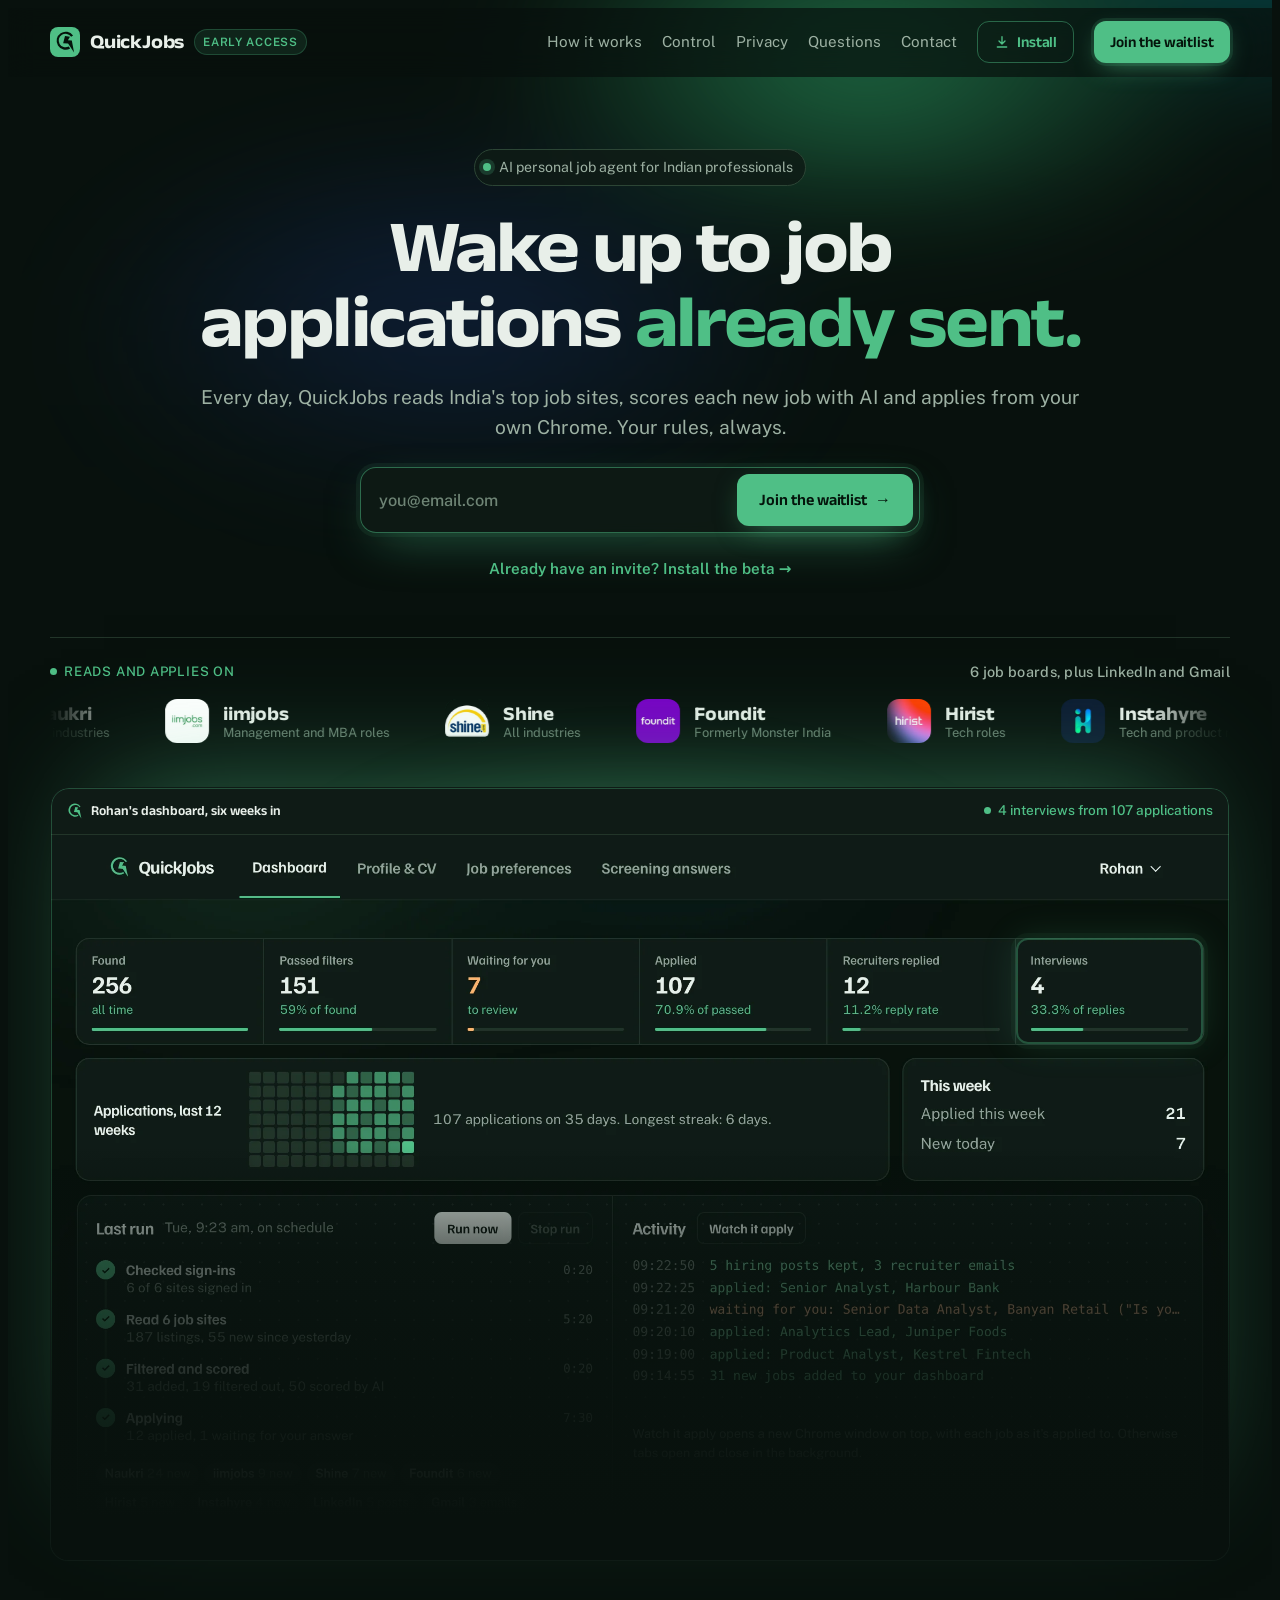
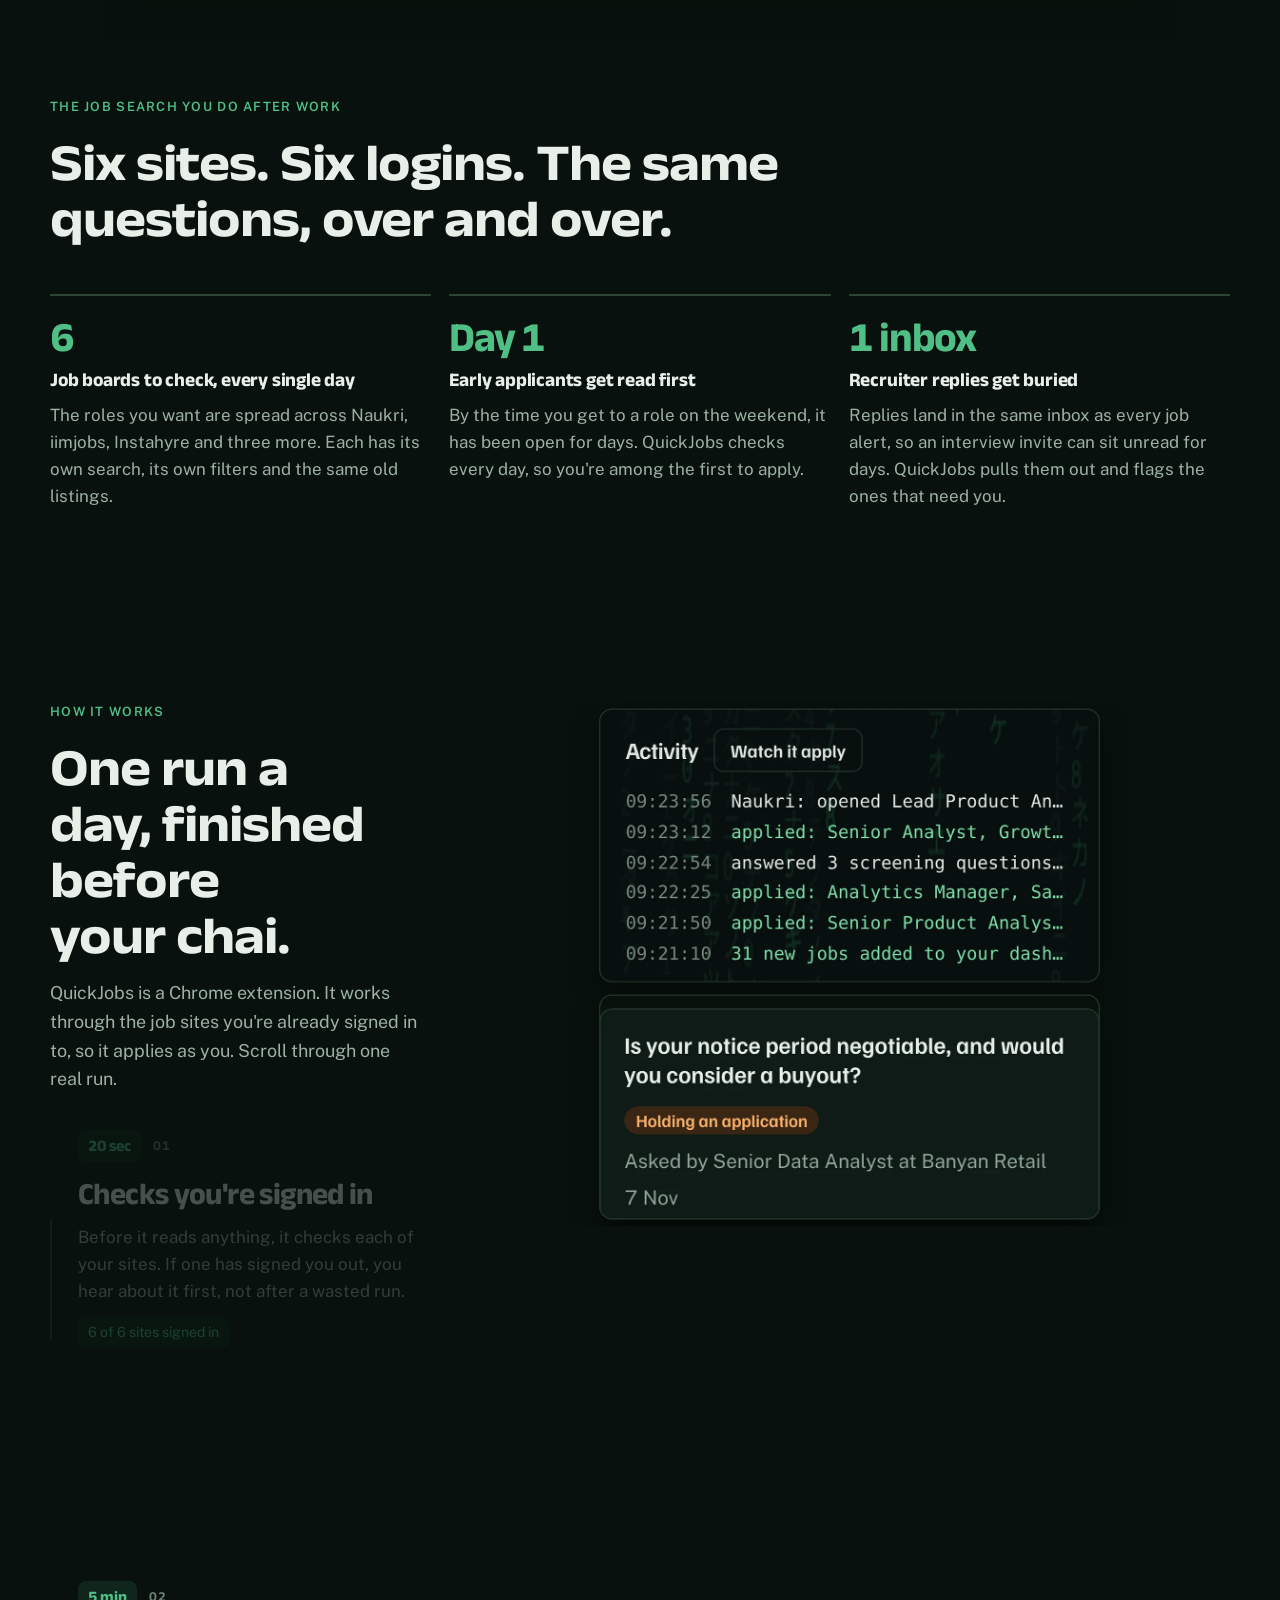
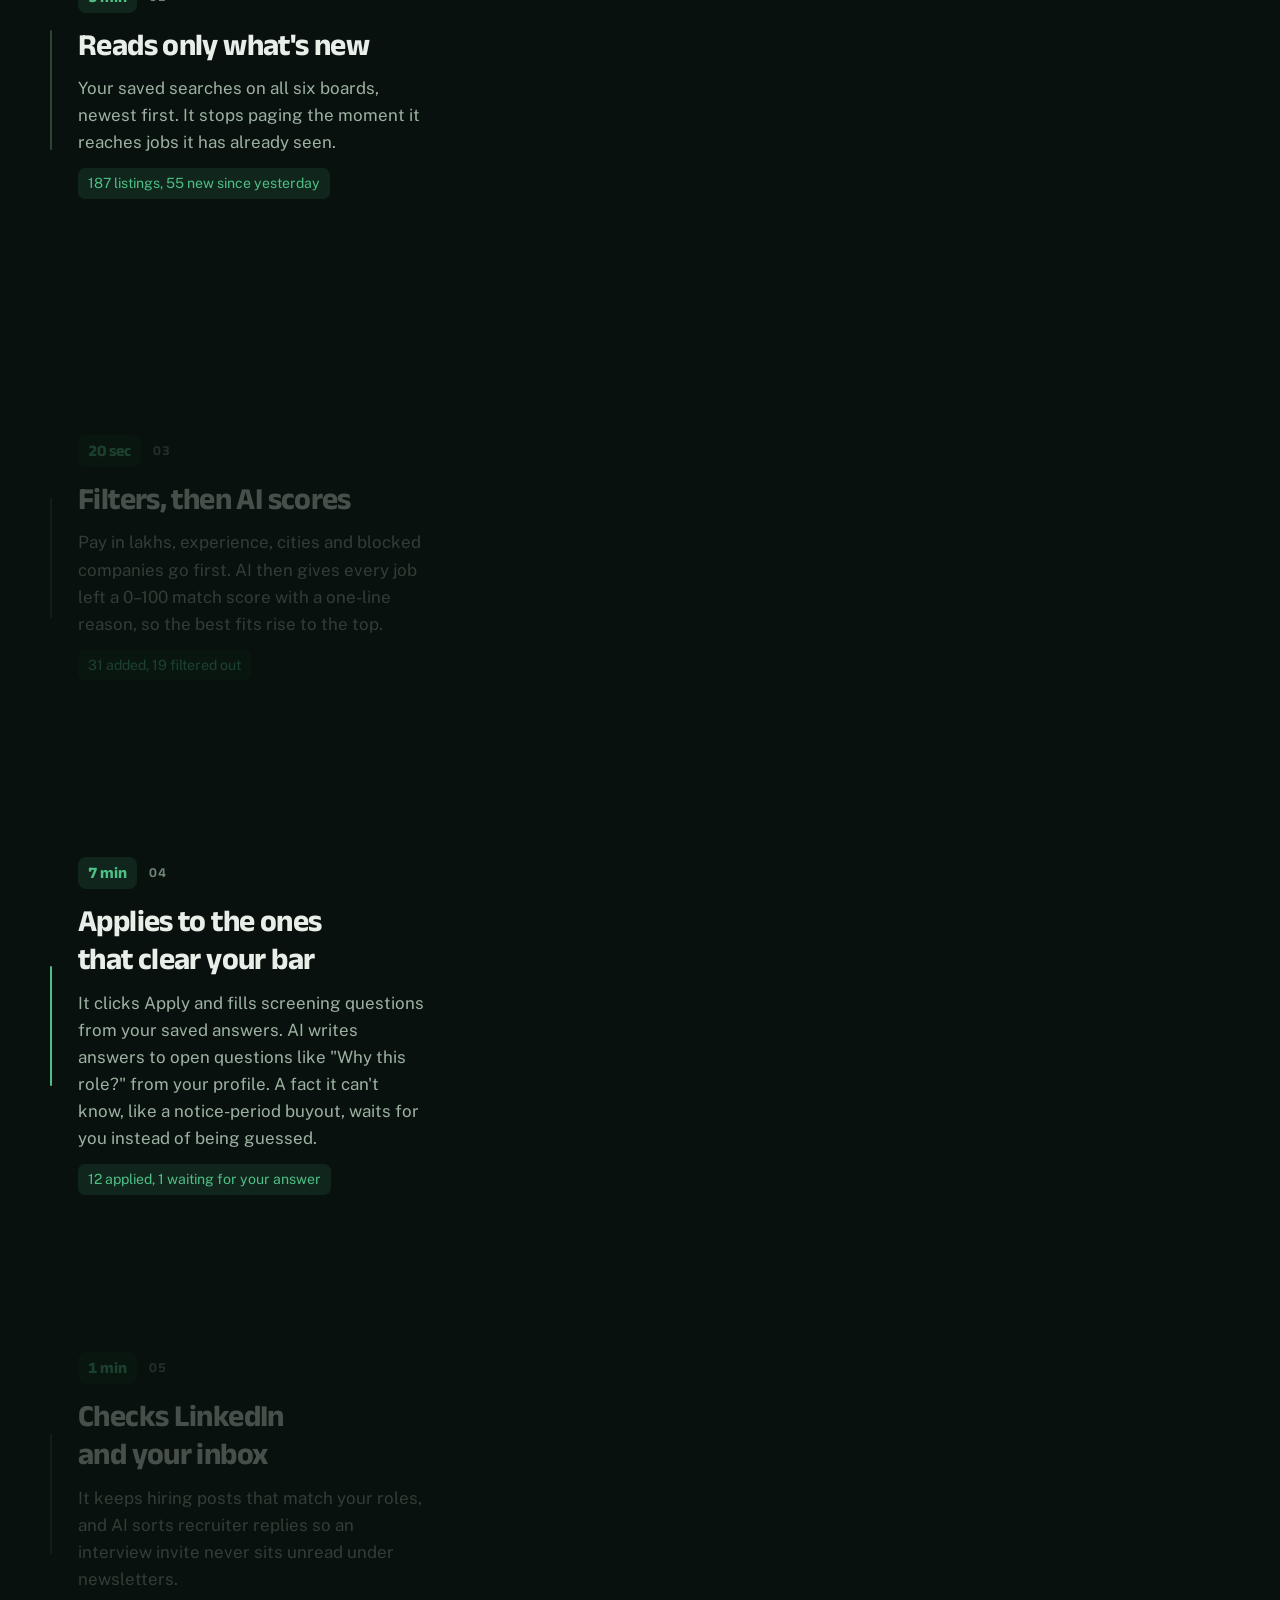
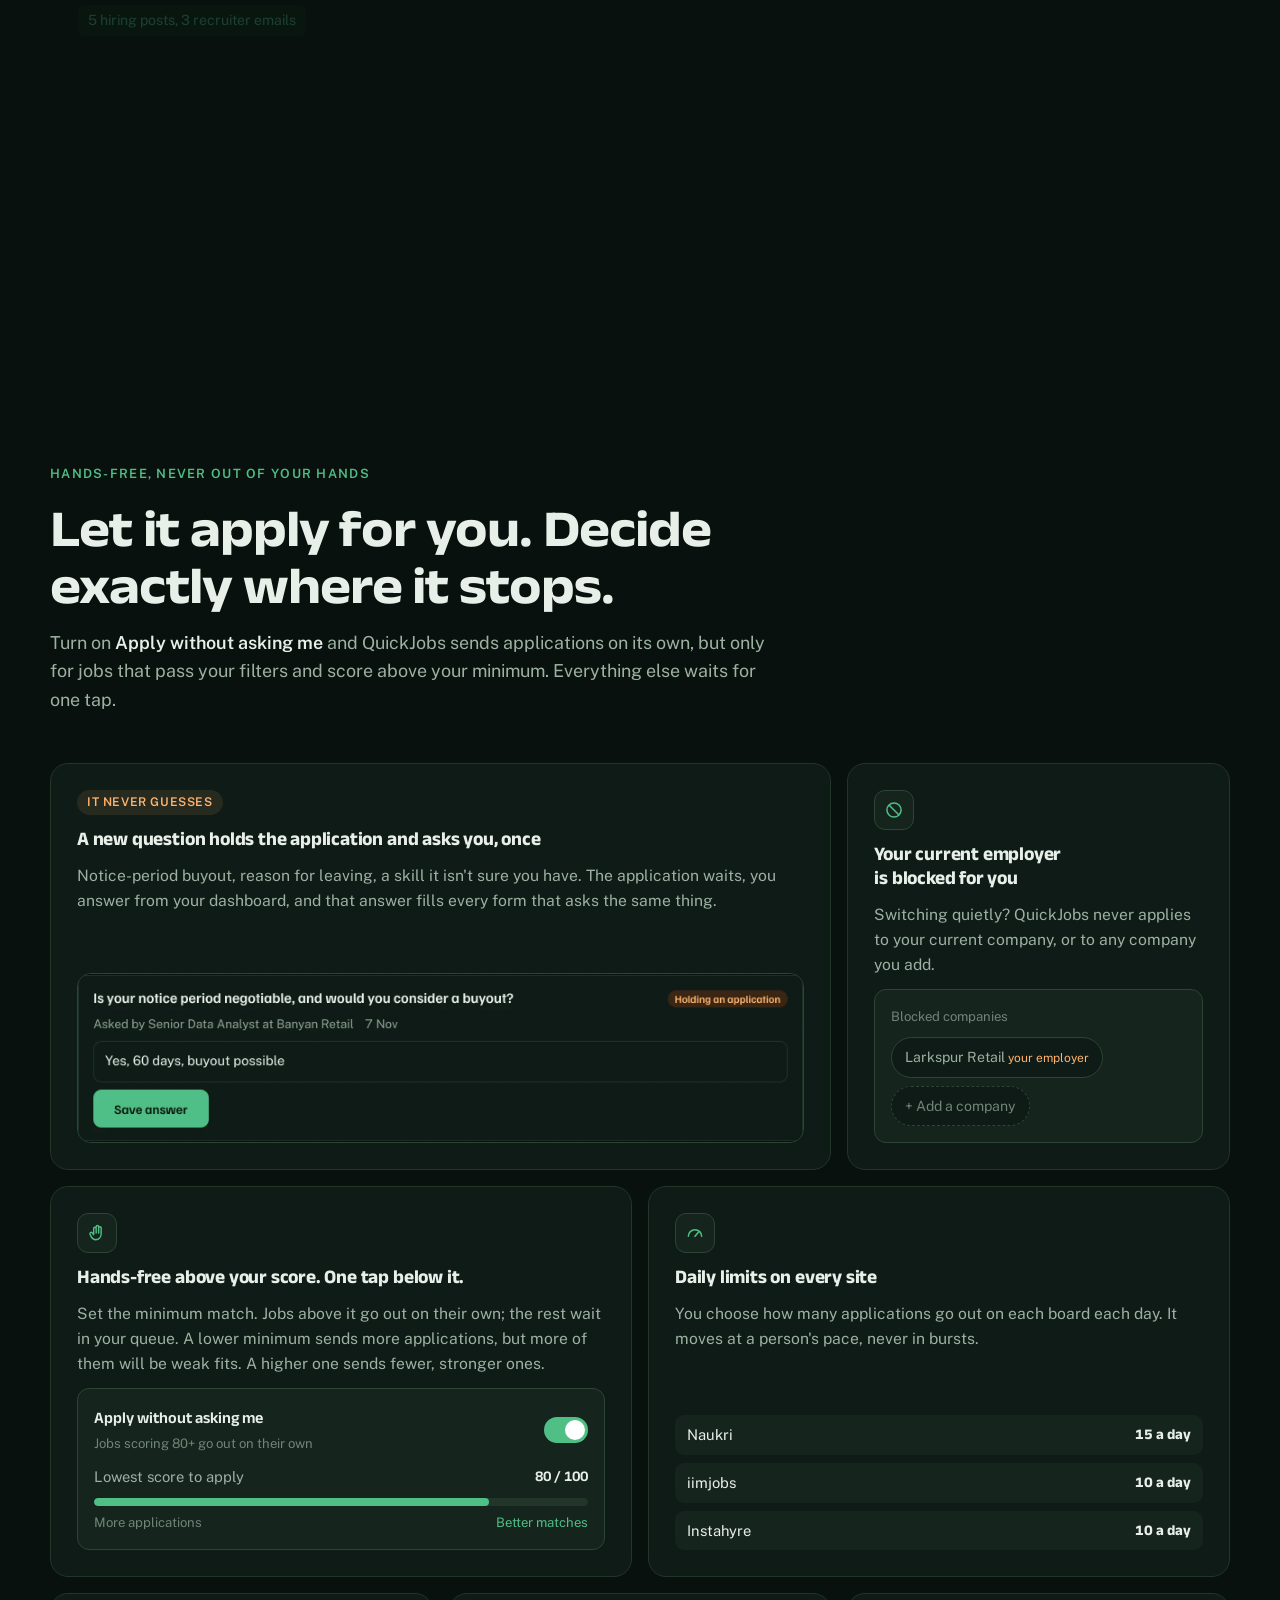
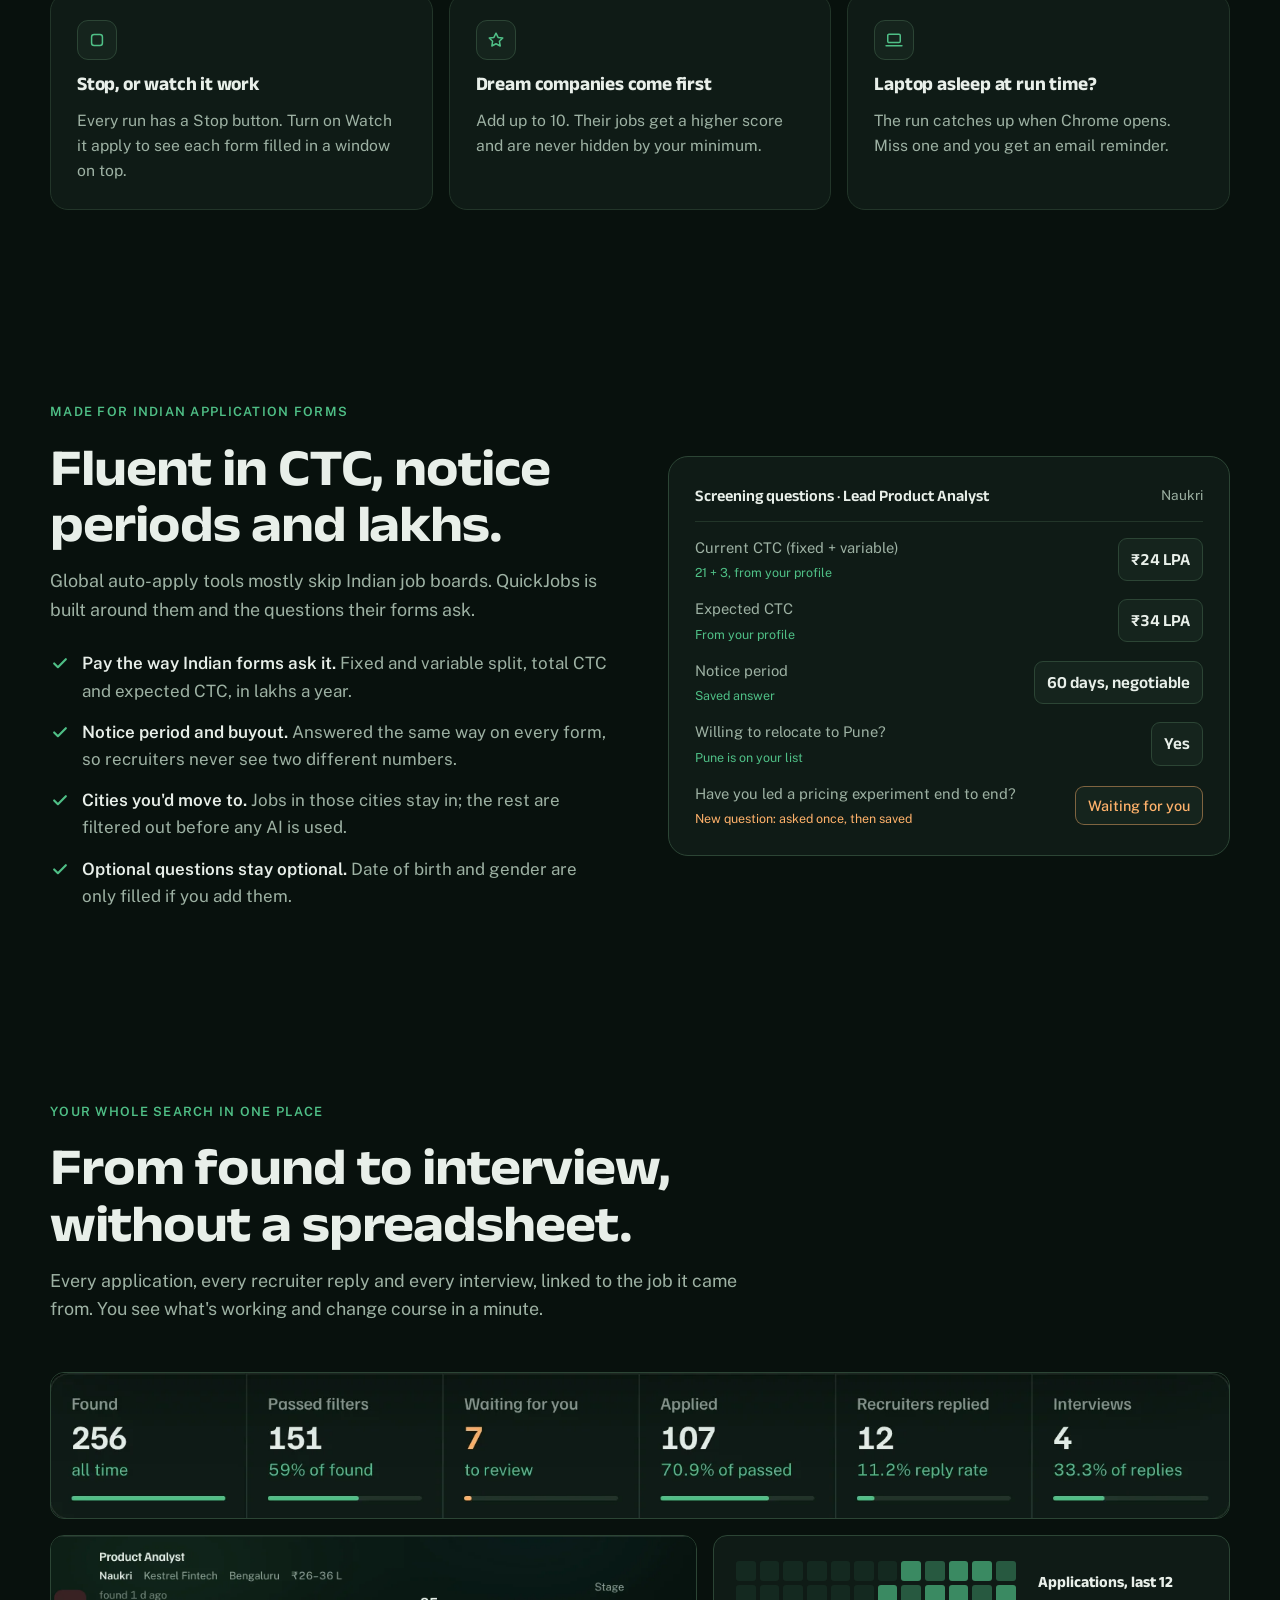
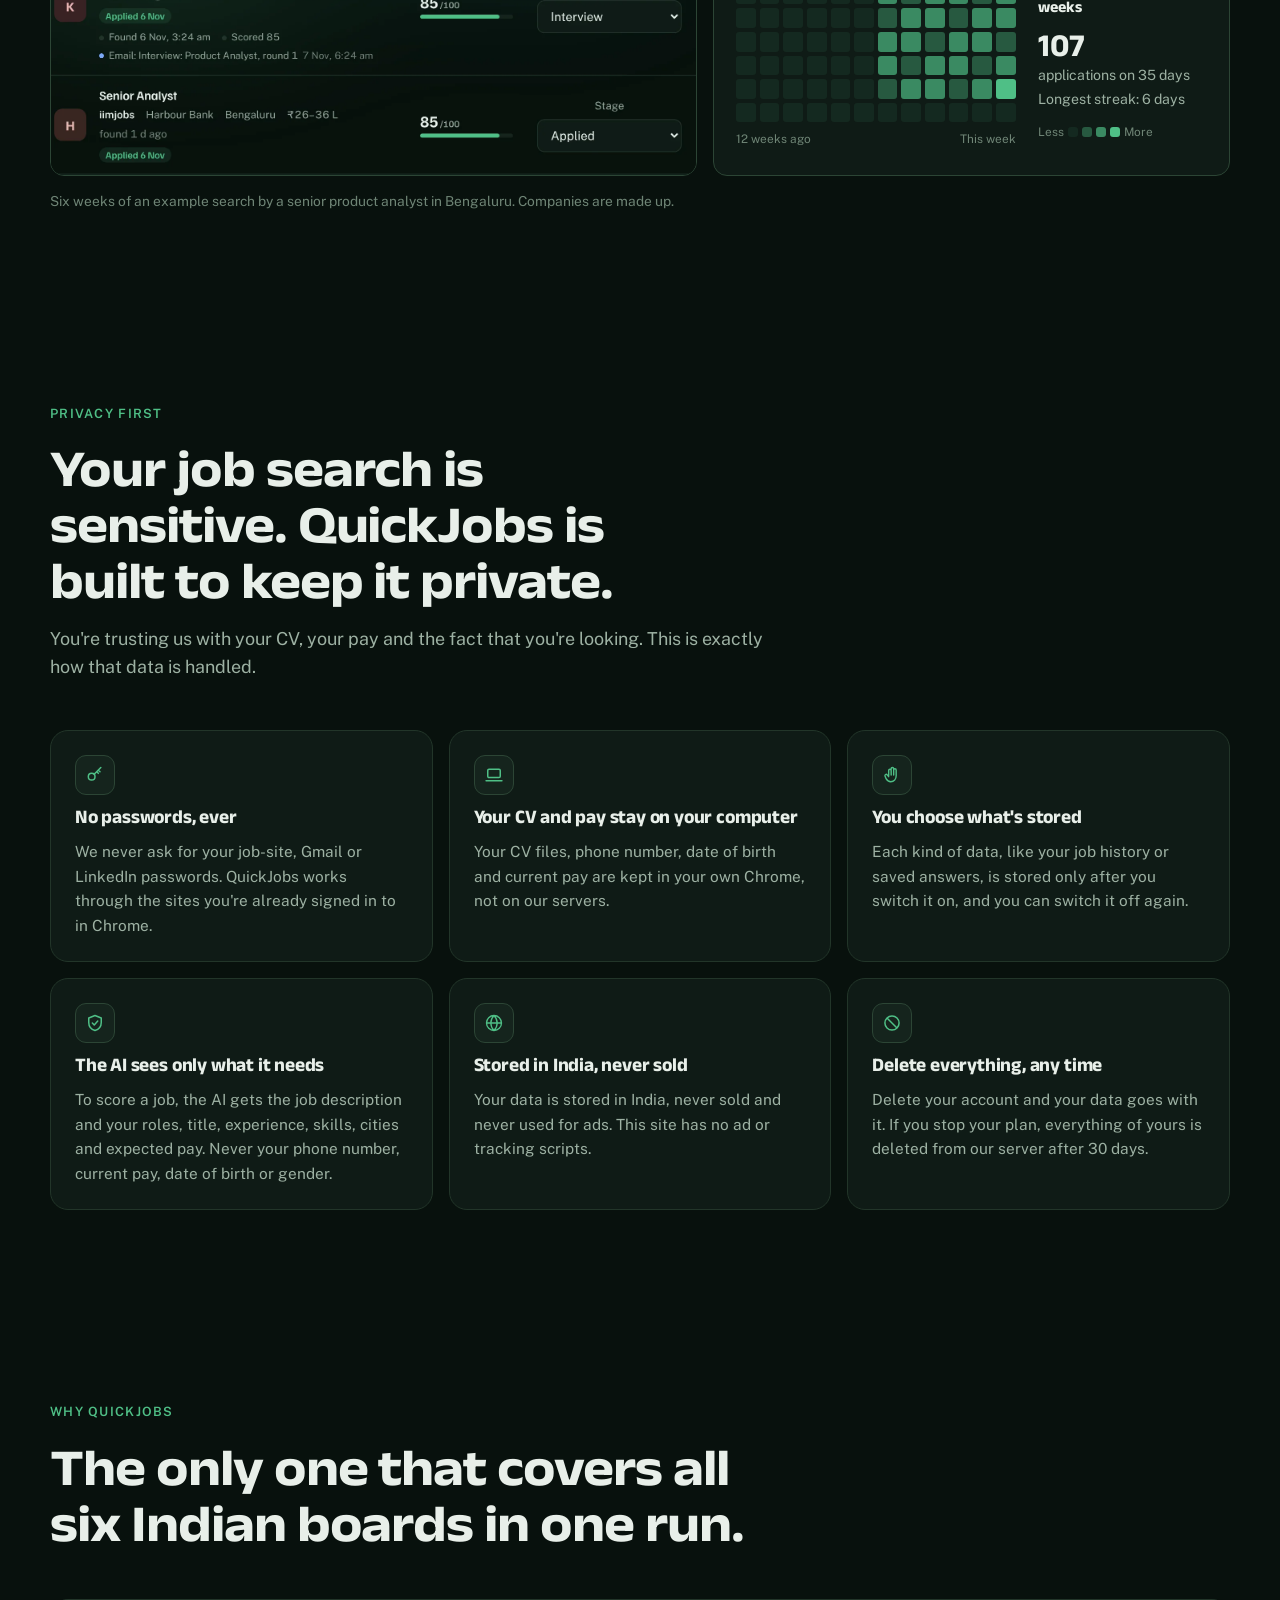
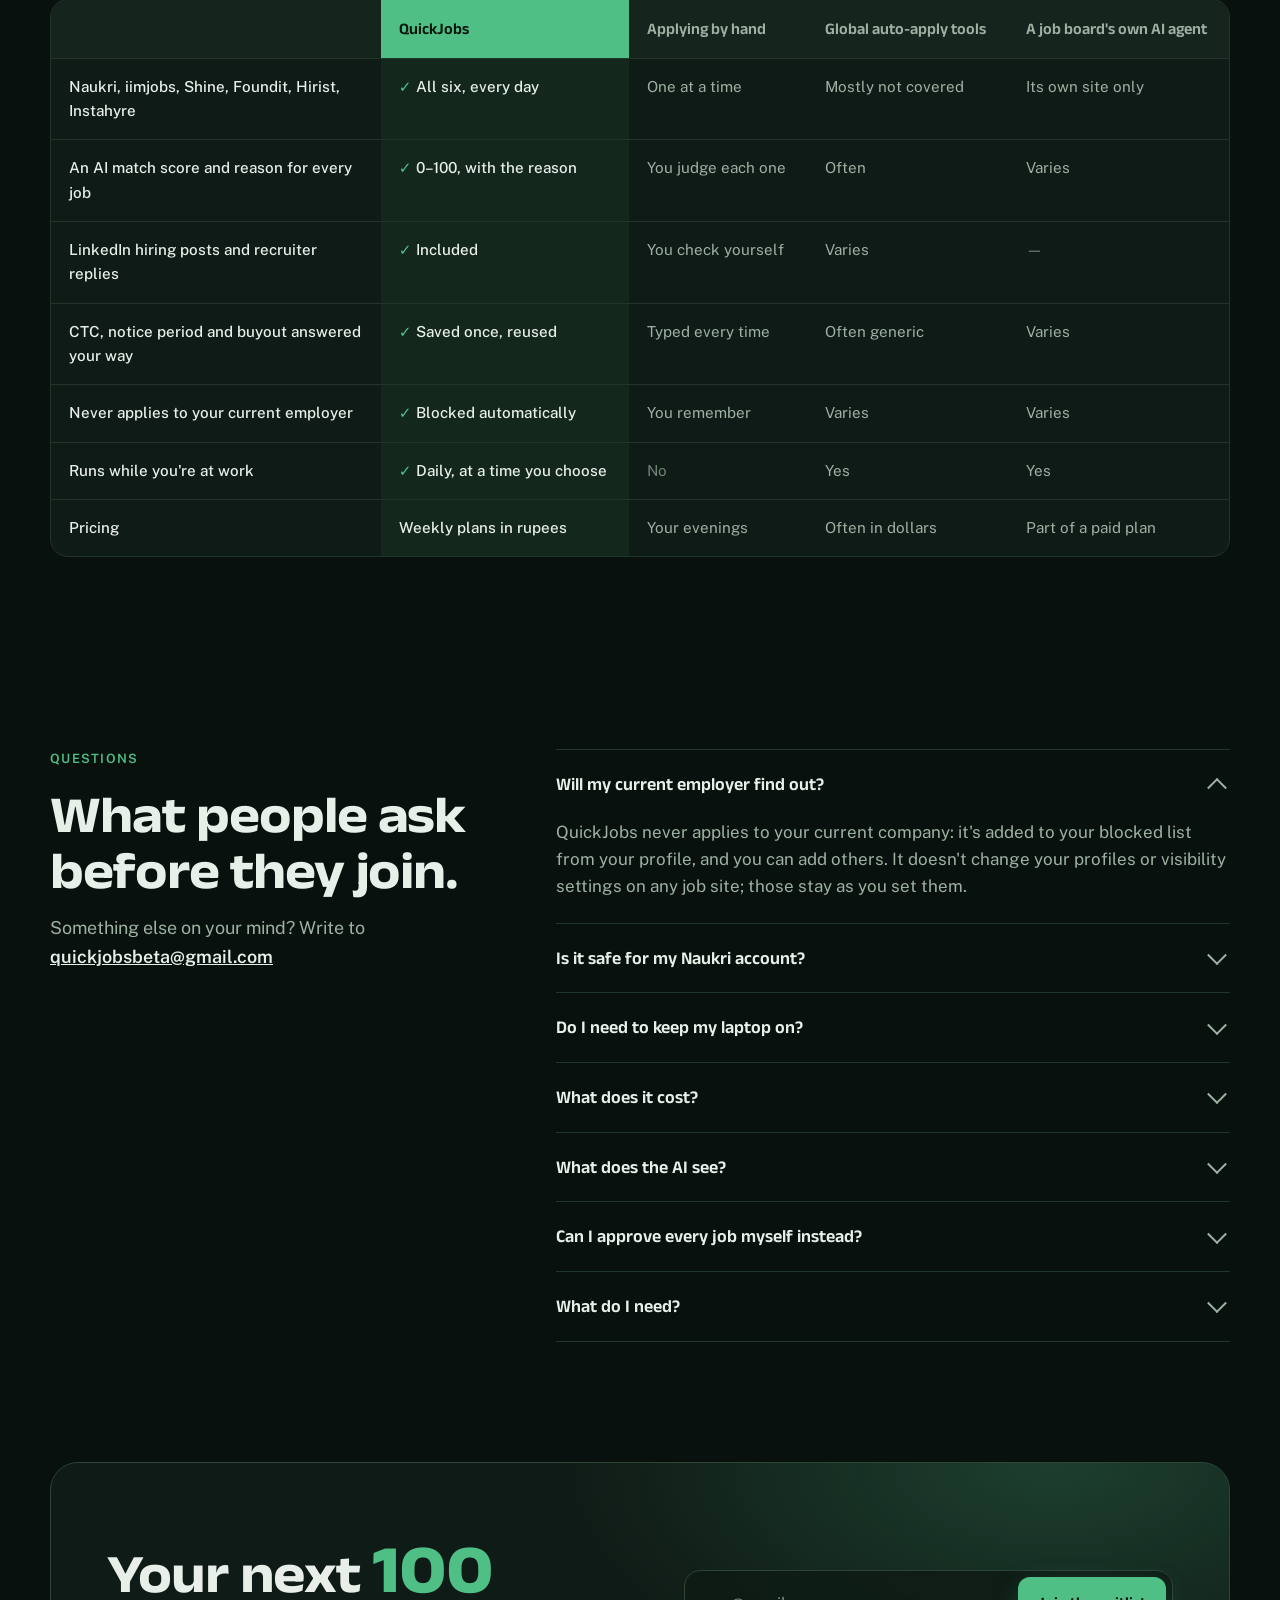
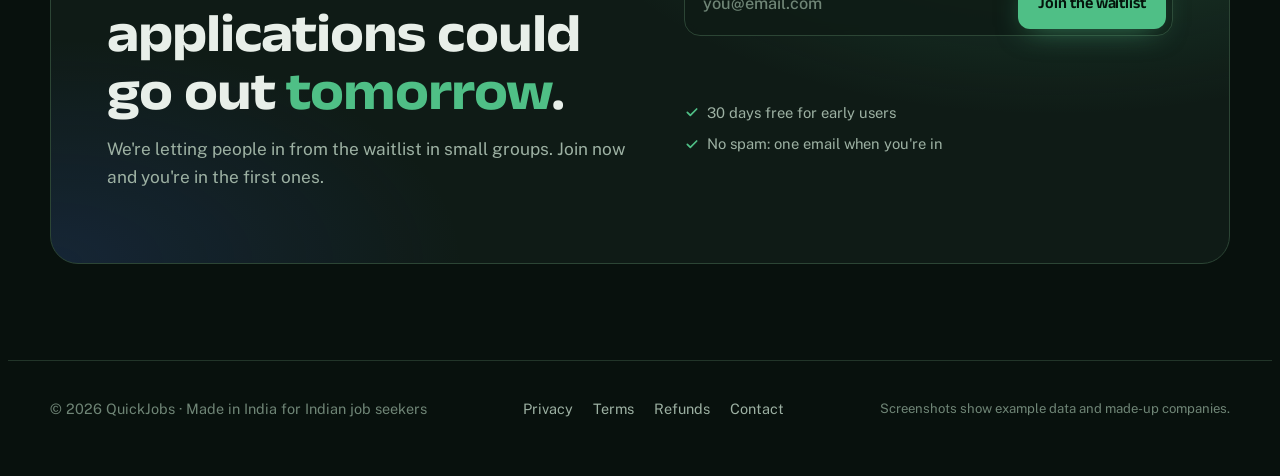
==== commit bf745b64: "Home: no empty space under the jobs card; the heat map card matches its height Grid on the left, num" ====
--- a/site/index.html
+++ b/site/index.html
@@ -393,21 +393,27 @@
 /* pipeline */
 .pipe{display:grid;grid-template-columns:minmax(0,1.25fr) minmax(0,1fr);gap:16px}
 .pipe .full{grid-column:1/-1}
-/* the applications heat map: a card the height of the jobs list beside it, the grid filling its width */
-.heat{margin:0;display:flex;flex-direction:column;gap:16px;padding:22px 24px;border:1px solid var(--line-2);border-radius:var(--r);background:var(--surface);box-shadow:0 30px 70px -35px var(--shadow)}
-.heat figcaption{display:flex;flex-direction:column;gap:4px}
-.heat figcaption b{font-family:var(--display);font-size:1.05rem;font-weight:700;color:var(--fg)}
-.heat figcaption span{font-size:.92rem;color:var(--muted)}
-.heat-grid{display:grid;grid-template-rows:repeat(7,1fr);grid-auto-flow:column;grid-auto-columns:1fr;gap:5px;margin-top:auto}
-.heat-grid i,.heat-key i{display:block;aspect-ratio:1;border-radius:4px;background:rgba(79,191,134,.09)}
+/* The applications heat map: grid on the left, the numbers on the right. Its squares are sized from the card's own
+   width so the card comes out no taller than the jobs card beside it (that one is a screenshot and can't grow);
+   the row then stretches both to the same height, with no empty space under the jobs. */
+.pipe{align-items:stretch}
+.heat{margin:0;container-type:inline-size;display:flex;align-items:center;gap:22px;padding:18px 22px;border:1px solid var(--line-2);border-radius:var(--r);background:var(--surface);box-shadow:0 30px 70px -35px var(--shadow)}
+.heat-map{flex:none;display:flex;flex-direction:column;gap:8px}
+.heat-grid{--c:clamp(9px,calc((44cqw - 70px) / 7),26px);display:grid;grid-template-rows:repeat(7,var(--c));grid-auto-columns:var(--c);grid-auto-flow:column;gap:4px}
+.heat-grid i{display:block;border-radius:3px;background:rgba(79,191,134,.09)}
 .heat i.l1{background:rgba(79,191,134,.38)}
 .heat i.l2{background:rgba(79,191,134,.68)}
 .heat i.l3{background:var(--fern)}
-.heat-foot{display:flex;align-items:center;justify-content:space-between;gap:10px;font-size:.78rem;color:var(--faint)}
-.heat-key{display:inline-flex;align-items:center;gap:4px}
-.heat-key i{width:11px;border-radius:3px}
-@media (max-width:960px){.heat-grid,.heat-foot{max-width:520px;width:100%}}
-@media (max-width:960px){.pipe{grid-template-columns:1fr}}
+.heat-foot{display:flex;justify-content:space-between;gap:10px;font-size:.74rem;color:var(--faint)}
+.heat figcaption{flex:1;min-width:0;display:flex;flex-direction:column;gap:2px;font-size:.88rem;color:var(--muted)}
+.heat figcaption b{font-family:var(--display);font-size:.98rem;font-weight:700;color:var(--fg);margin-bottom:6px}
+.heat .heat-big{font-family:var(--display);font-size:2rem;font-weight:700;line-height:1.1;color:var(--fg)}
+.heat-key{display:inline-flex;align-items:center;gap:4px;margin-top:10px;font-size:.74rem;color:var(--faint)}
+.heat-key i{display:block;width:10px;height:10px;border-radius:3px;background:rgba(79,191,134,.09)}
+/* one column (tablets, phones): nothing to match, so a roomier grid */
+@media (max-width:1100px){.heat .heat-grid{--c:clamp(14px,calc((100cqw - 260px) / 12),30px)}}
+@media (max-width:520px){.heat{flex-direction:column;align-items:stretch}.heat figcaption{order:-1}.heat .heat-grid{--c:calc((100cqw - 44px) / 12)}}
+@media (max-width:1100px){.pipe{grid-template-columns:1fr}}
 
 /* trust */
 .trust{display:grid;grid-template-columns:repeat(3,minmax(0,1fr));gap:16px}
@@ -981,9 +987,16 @@
         <div class="shot hide-m"><img src="shots/applied.webp?v=1110" width="1608" height="595" alt="Applied jobs with stages; one marked Interview with the recruiter's interview email linked under it." loading="lazy"></div>
         <!-- Built in the page (not a screenshot), so it stays sharp and fills its column at any width. Same example data. -->
         <figure class="heat" aria-label="Applications over the last 12 weeks: 107 applications on 35 days, longest streak 6 days">
-          <figcaption><b>Applications, last 12 weeks</b><span>107 applications on 35 days · longest streak 6 days</span></figcaption>
-          <div class="heat-grid" aria-hidden="true"><i class="l0"></i><i class="l0"></i><i class="l0"></i><i class="l0"></i><i class="l0"></i><i class="l0"></i><i class="l0"></i><i class="l0"></i><i class="l0"></i><i class="l0"></i><i class="l0"></i><i class="l0"></i><i class="l0"></i><i class="l0"></i><i class="l0"></i><i class="l0"></i><i class="l0"></i><i class="l0"></i><i class="l0"></i><i class="l0"></i><i class="l0"></i><i class="l0"></i><i class="l0"></i><i class="l0"></i><i class="l0"></i><i class="l0"></i><i class="l0"></i><i class="l0"></i><i class="l0"></i><i class="l0"></i><i class="l0"></i><i class="l0"></i><i class="l0"></i><i class="l0"></i><i class="l0"></i><i class="l0"></i><i class="l0"></i><i class="l0"></i><i class="l0"></i><i class="l0"></i><i class="l0"></i><i class="l0"></i><i class="l0"></i><i class="l2"></i><i class="l1"></i><i class="l2"></i><i class="l2"></i><i class="l1"></i><i class="l0"></i><i class="l2"></i><i class="l1"></i><i class="l2"></i><i class="l2"></i><i class="l1"></i><i class="l2"></i><i class="l0"></i><i class="l1"></i><i class="l2"></i><i class="l2"></i><i class="l1"></i><i class="l2"></i><i class="l2"></i><i class="l0"></i><i class="l2"></i><i class="l2"></i><i class="l1"></i><i class="l2"></i><i class="l2"></i><i class="l1"></i><i class="l0"></i><i class="l2"></i><i class="l1"></i><i class="l2"></i><i class="l2"></i><i class="l1"></i><i class="l2"></i><i class="l0"></i><i class="l1"></i><i class="l2"></i><i class="l2"></i><i class="l1"></i><i class="l2"></i><i class="l3"></i><i class="l0"></i></div>
-          <div class="heat-foot" aria-hidden="true"><span>12 weeks ago</span><span class="heat-key">Less <i class="l0"></i><i class="l1"></i><i class="l2"></i><i class="l3"></i> More</span><span>This week</span></div>
+          <div class="heat-map">
+            <div class="heat-grid" aria-hidden="true"><i class="l0"></i><i class="l0"></i><i class="l0"></i><i class="l0"></i><i class="l0"></i><i class="l0"></i><i class="l0"></i><i class="l0"></i><i class="l0"></i><i class="l0"></i><i class="l0"></i><i class="l0"></i><i class="l0"></i><i class="l0"></i><i class="l0"></i><i class="l0"></i><i class="l0"></i><i class="l0"></i><i class="l0"></i><i class="l0"></i><i class="l0"></i><i class="l0"></i><i class="l0"></i><i class="l0"></i><i class="l0"></i><i class="l0"></i><i class="l0"></i><i class="l0"></i><i class="l0"></i><i class="l0"></i><i class="l0"></i><i class="l0"></i><i class="l0"></i><i class="l0"></i><i class="l0"></i><i class="l0"></i><i class="l0"></i><i class="l0"></i><i class="l0"></i><i class="l0"></i><i class="l0"></i><i class="l0"></i><i class="l0"></i><i class="l2"></i><i class="l1"></i><i class="l2"></i><i class="l2"></i><i class="l1"></i><i class="l0"></i><i class="l2"></i><i class="l1"></i><i class="l2"></i><i class="l2"></i><i class="l1"></i><i class="l2"></i><i class="l0"></i><i class="l1"></i><i class="l2"></i><i class="l2"></i><i class="l1"></i><i class="l2"></i><i class="l2"></i><i class="l0"></i><i class="l2"></i><i class="l2"></i><i class="l1"></i><i class="l2"></i><i class="l2"></i><i class="l1"></i><i class="l0"></i><i class="l2"></i><i class="l1"></i><i class="l2"></i><i class="l2"></i><i class="l1"></i><i class="l2"></i><i class="l0"></i><i class="l1"></i><i class="l2"></i><i class="l2"></i><i class="l1"></i><i class="l2"></i><i class="l3"></i><i class="l0"></i></div>
+            <div class="heat-foot" aria-hidden="true"><span>12 weeks ago</span><span>This week</span></div>
+          </div>
+          <figcaption>
+            <b>Applications, last 12 weeks</b>
+            <span class="heat-big">107</span><span>applications on 35 days</span>
+            <span>Longest streak: 6 days</span>
+            <span class="heat-key" aria-hidden="true">Less <i class="l0"></i><i class="l1"></i><i class="l2"></i><i class="l3"></i> More</span>
+          </figcaption>
         </figure>
       </div>
       <p class="cap" style="margin-top:14px">Six weeks of an example search by a senior product analyst in Bengaluru. Companies are made up.</p>
